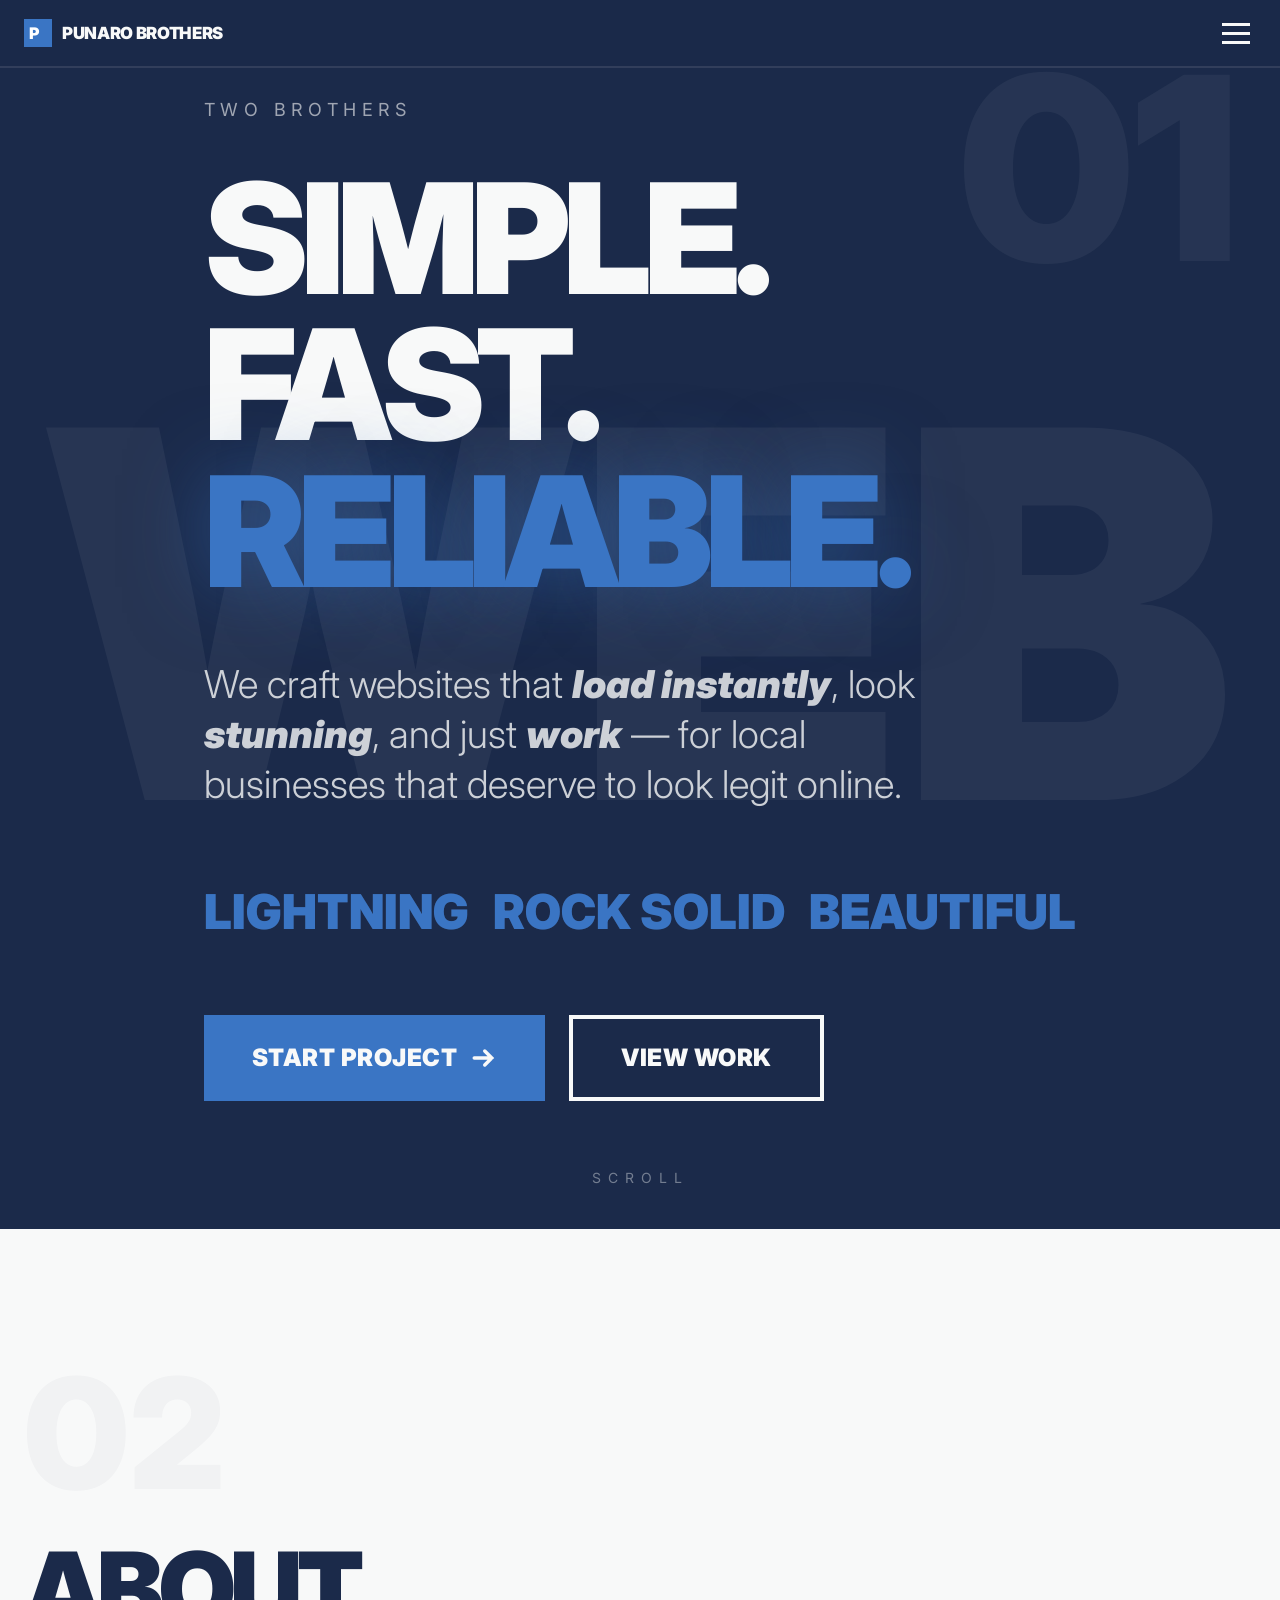
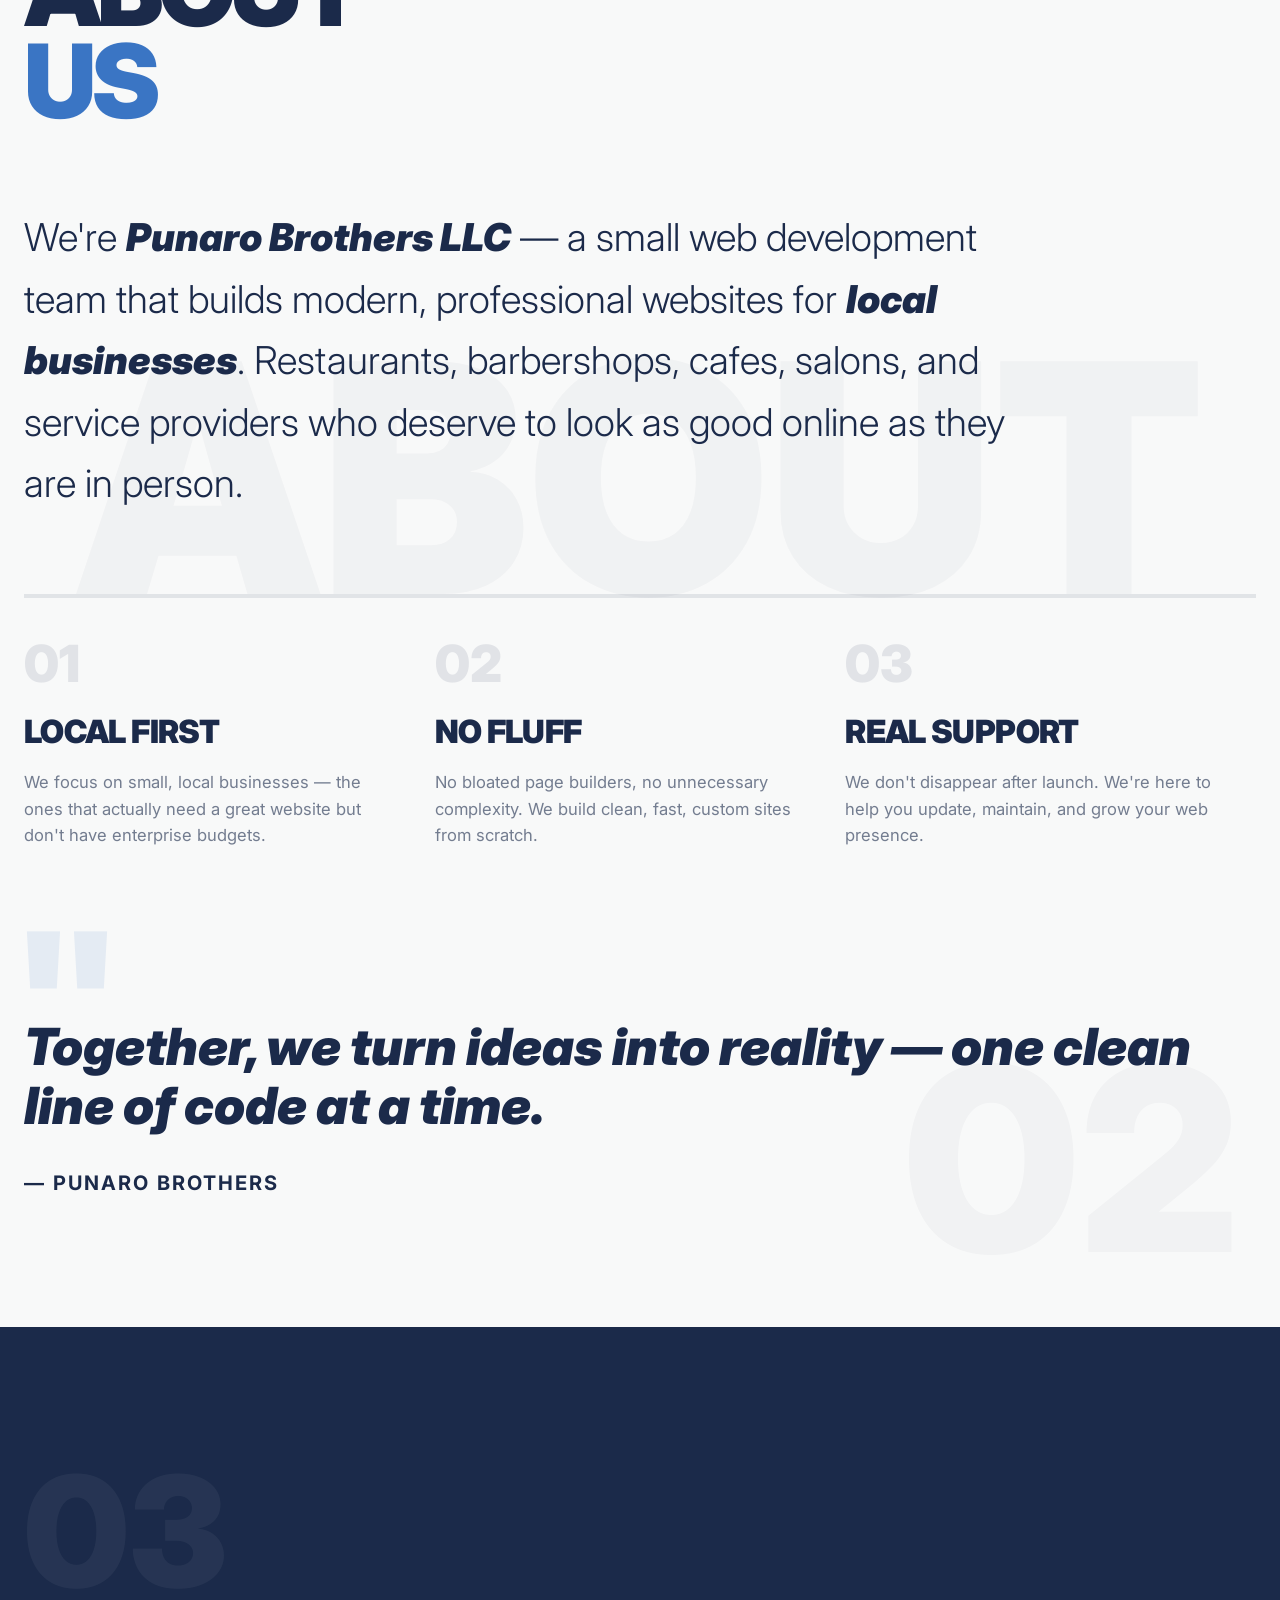
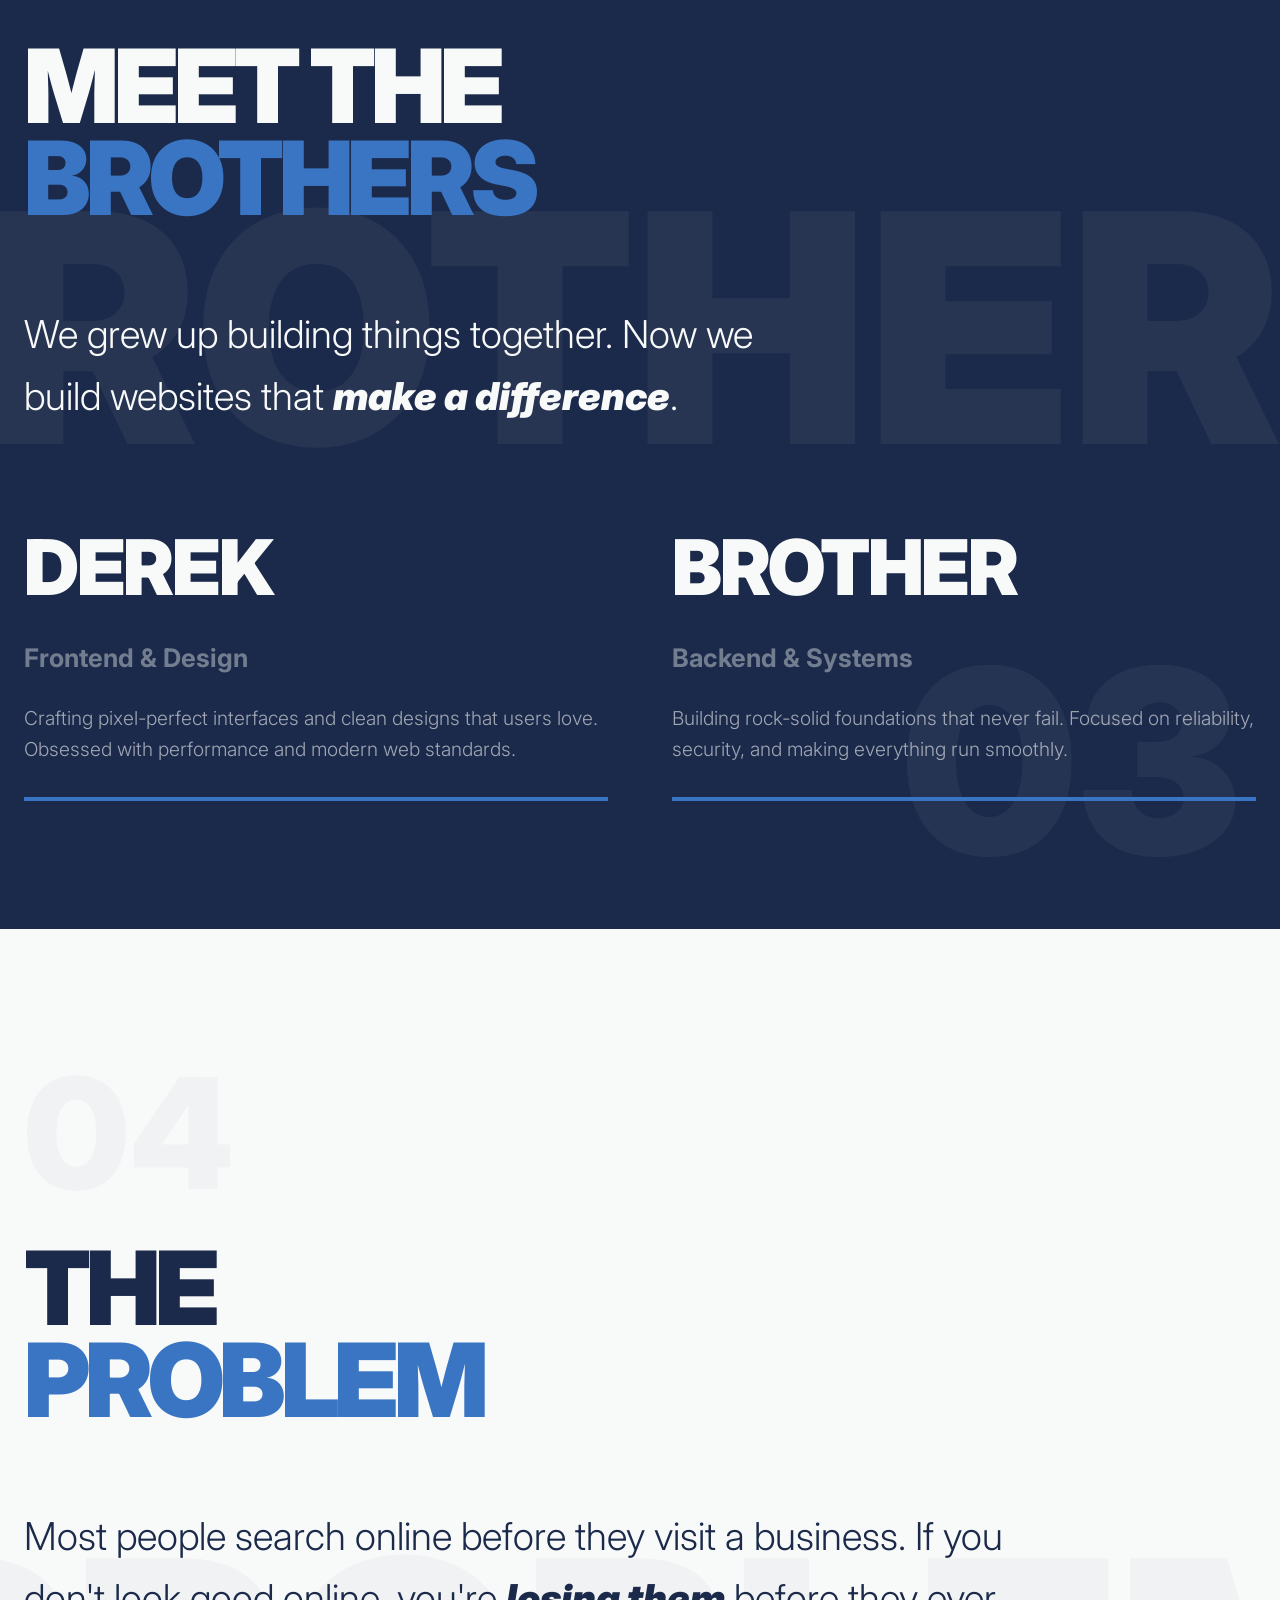
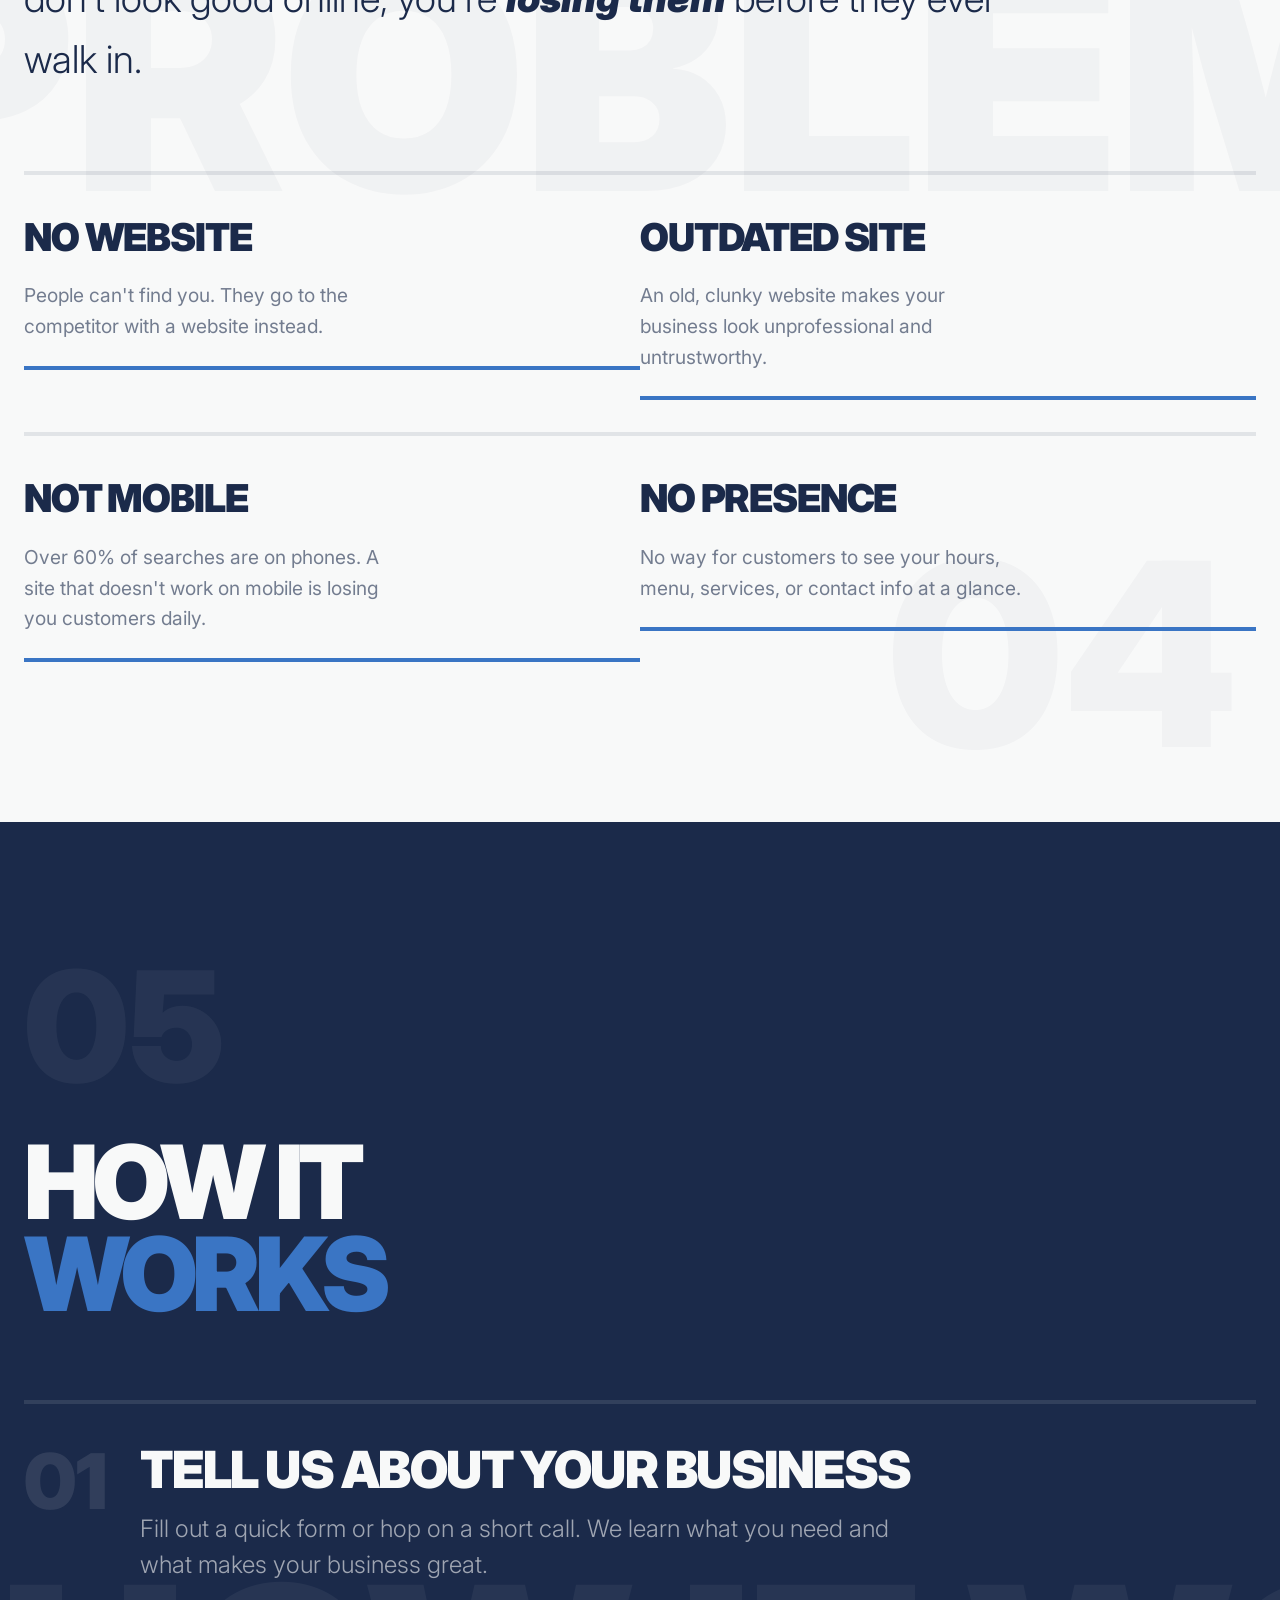
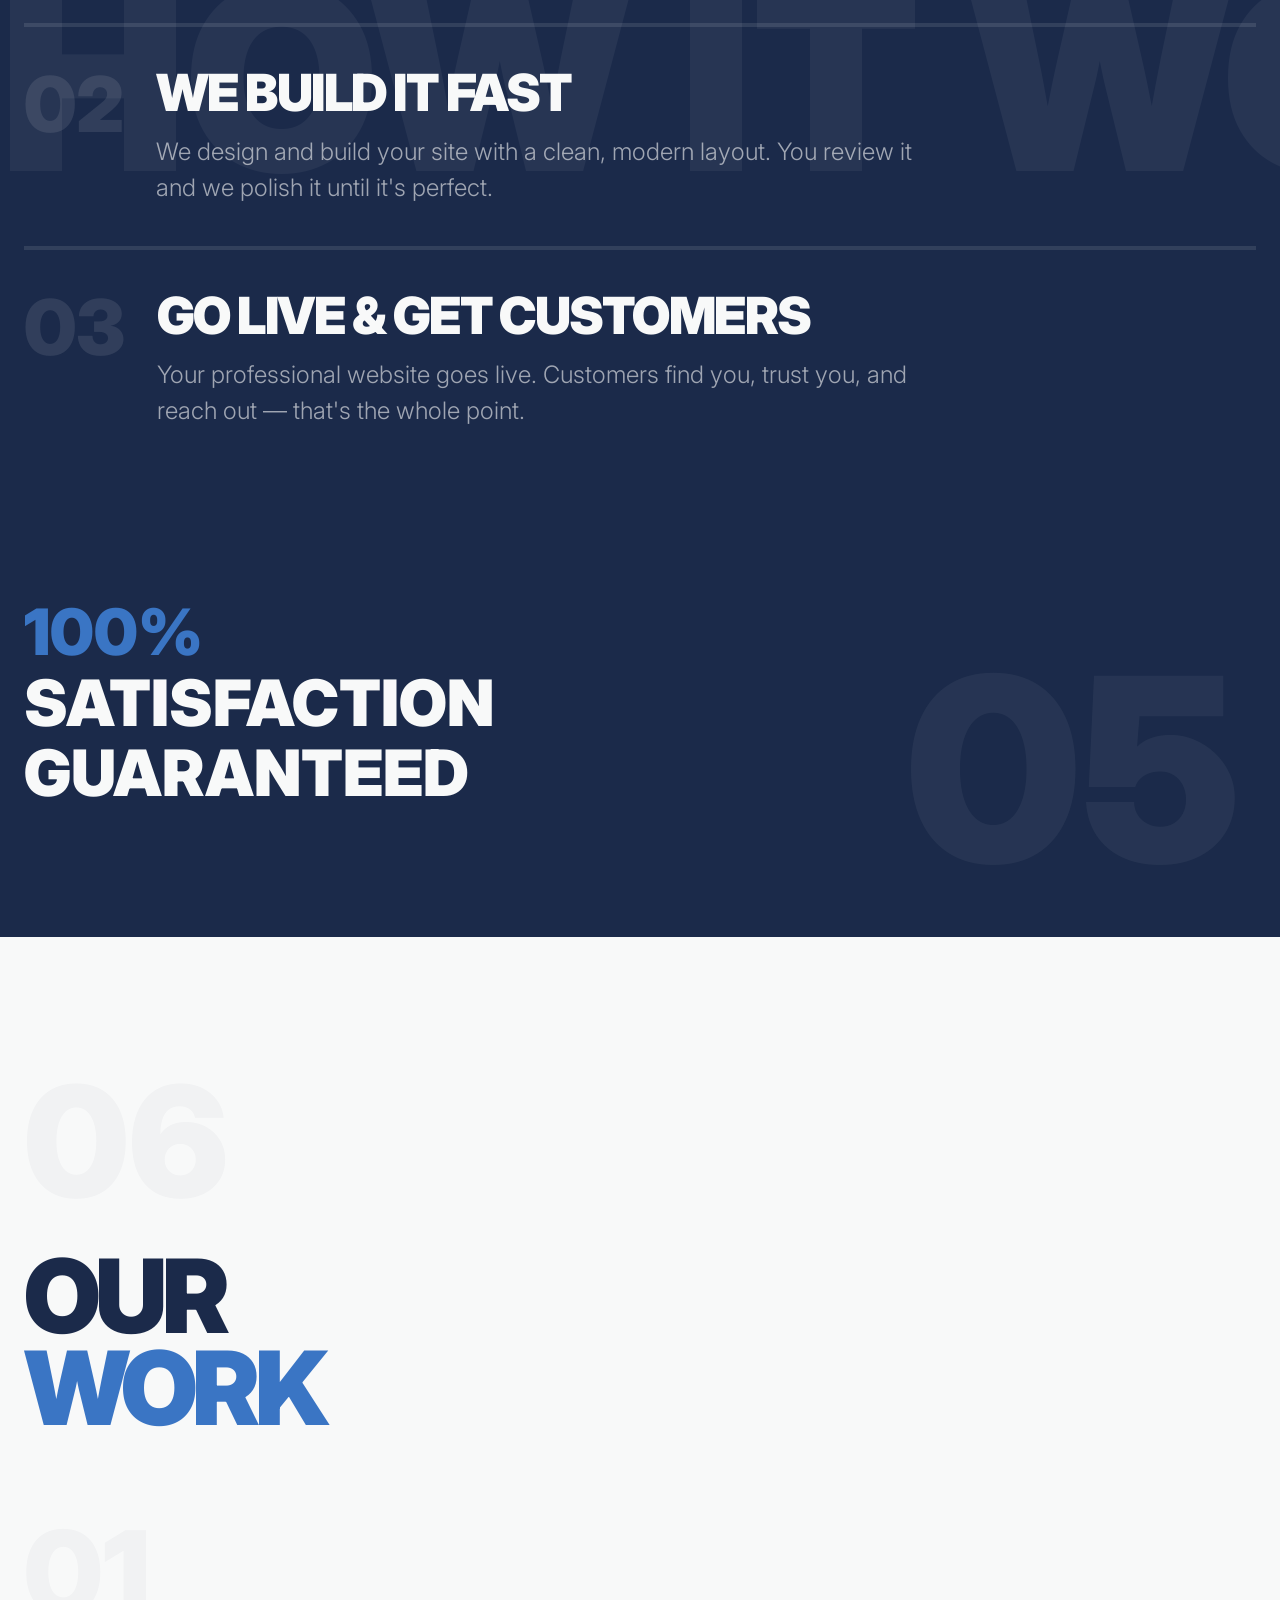
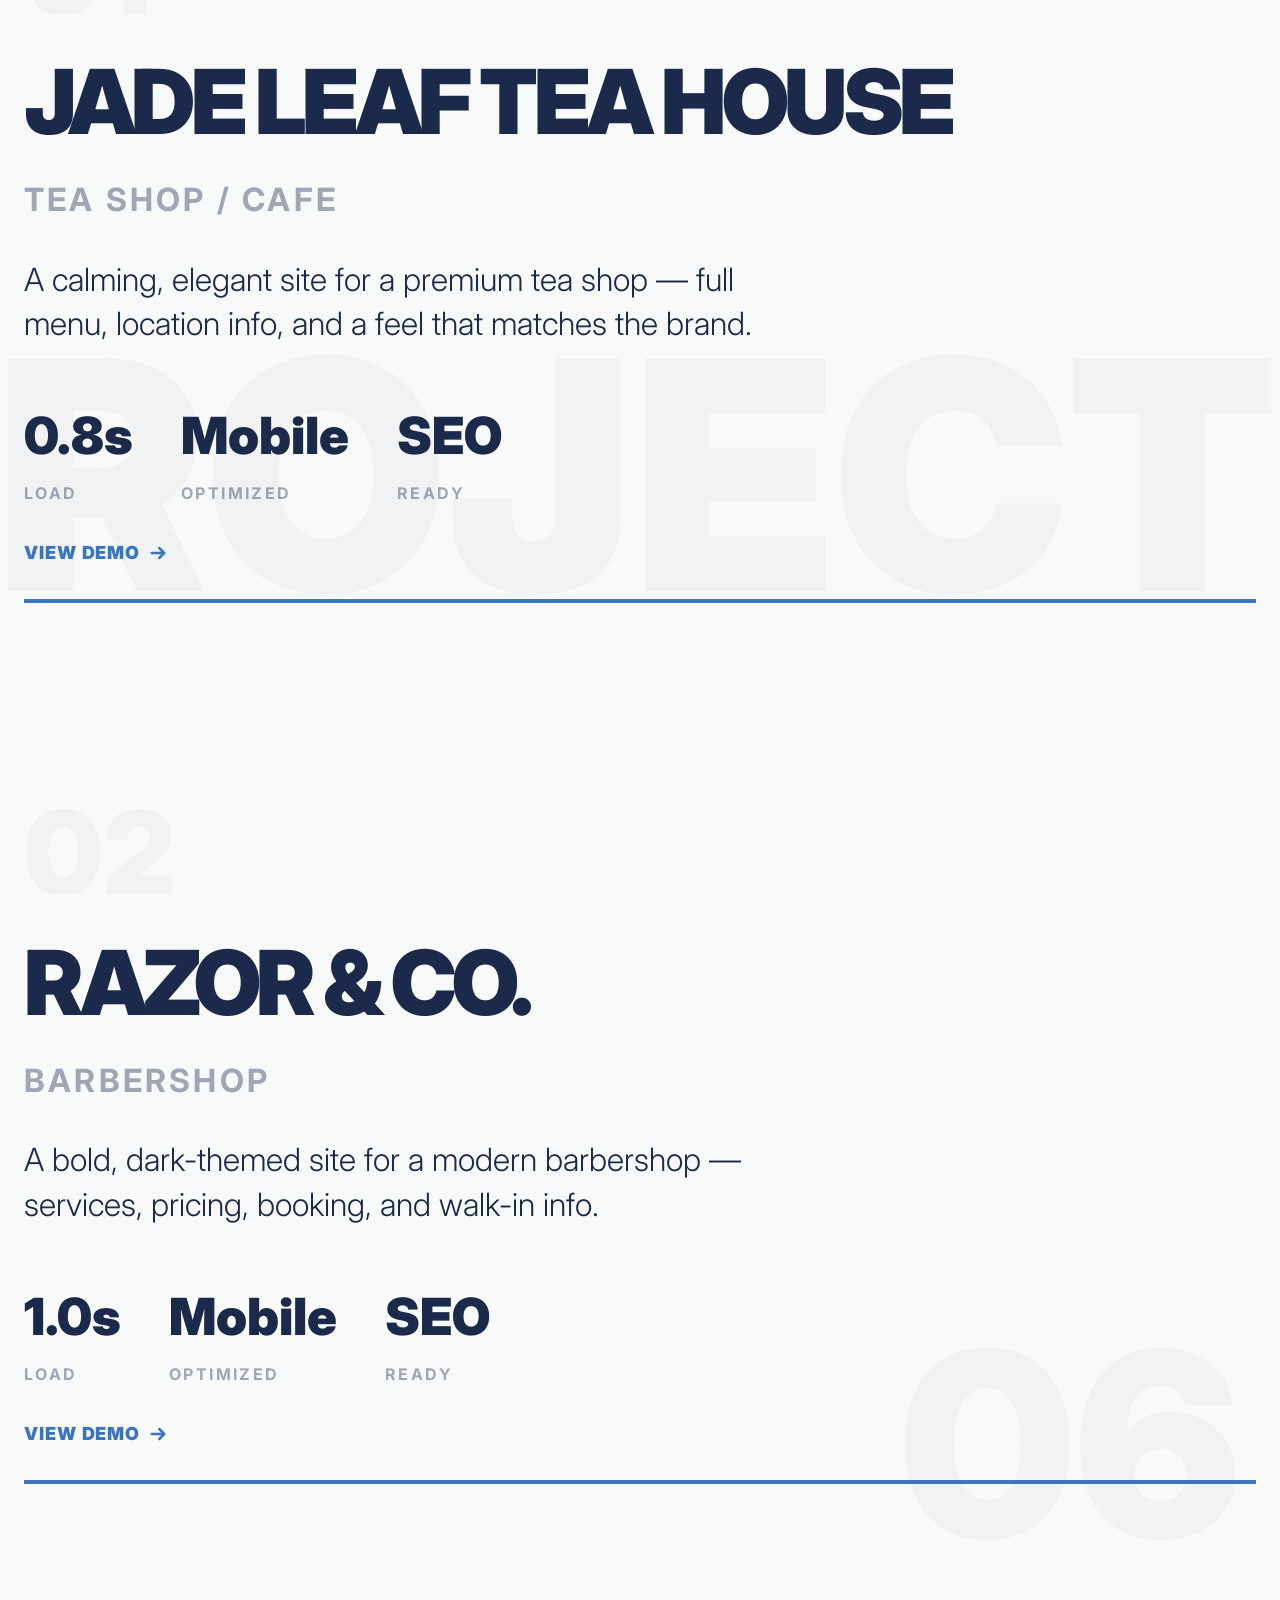
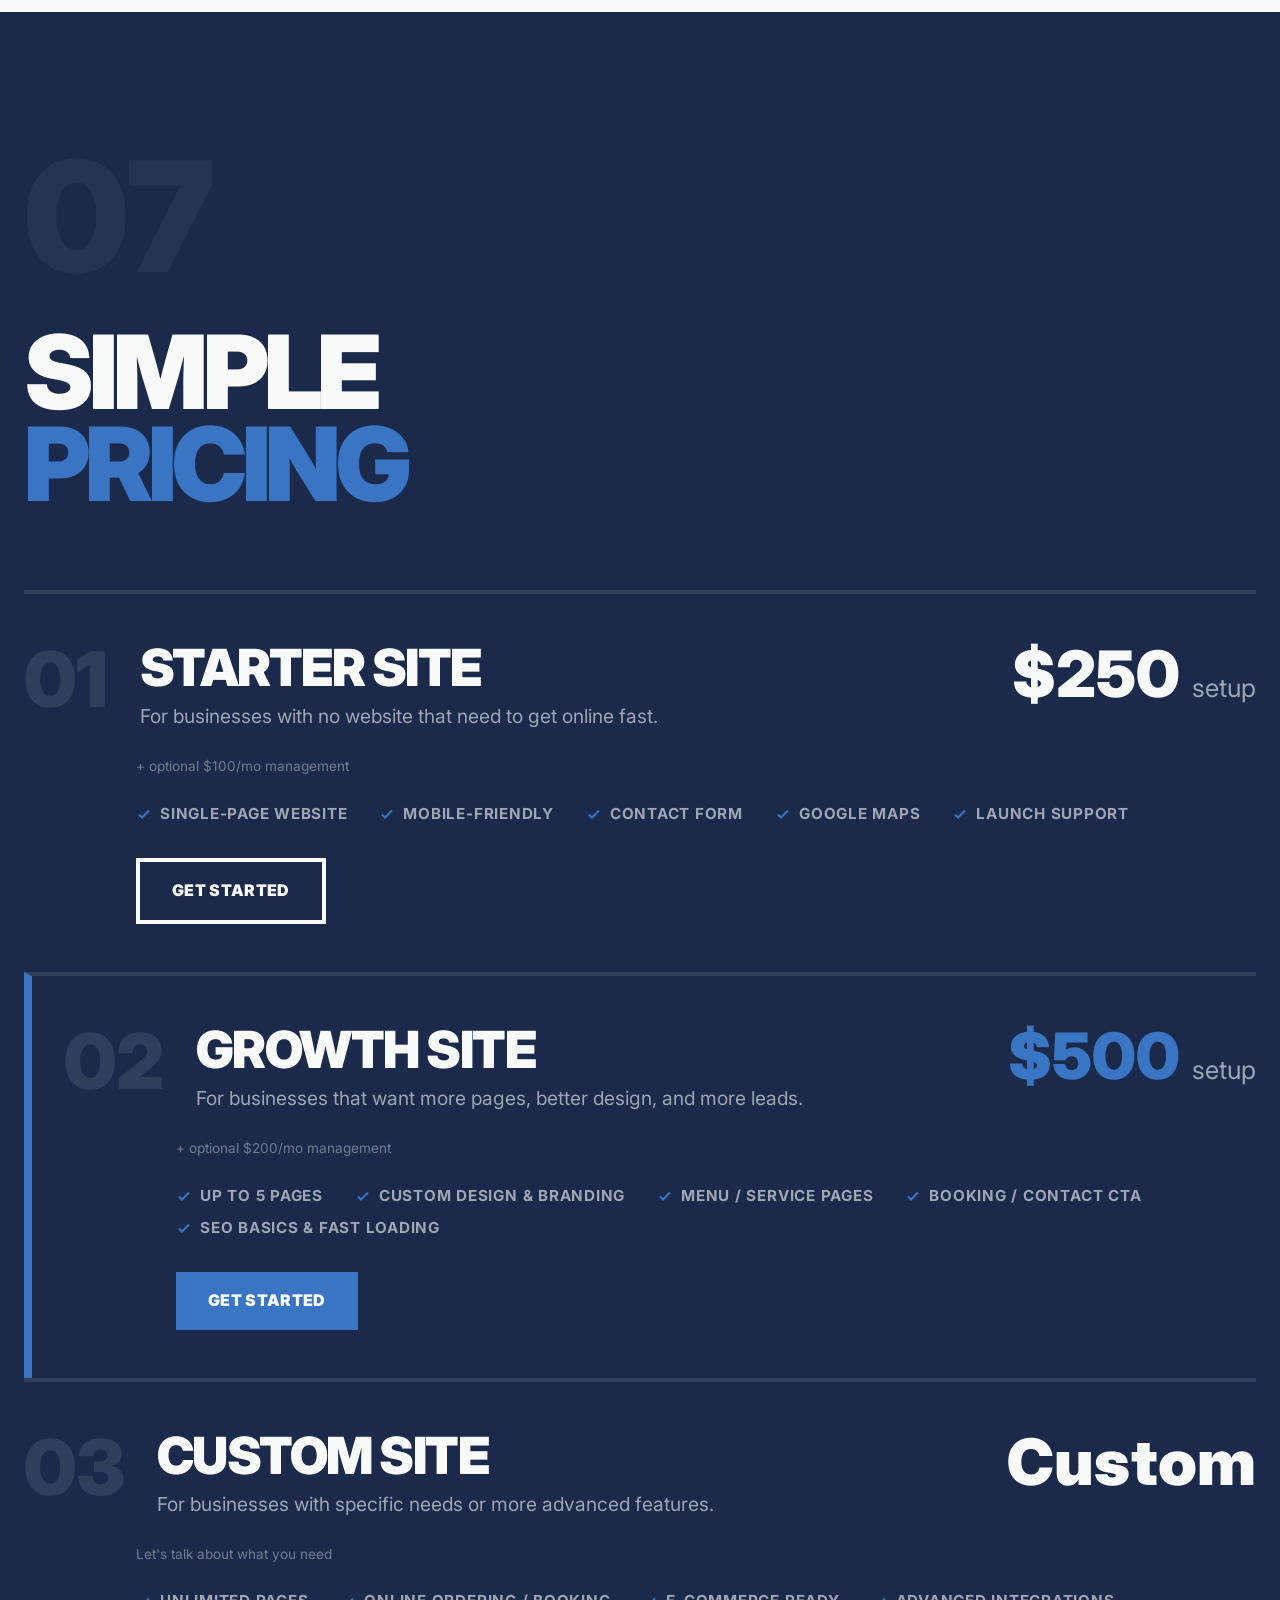
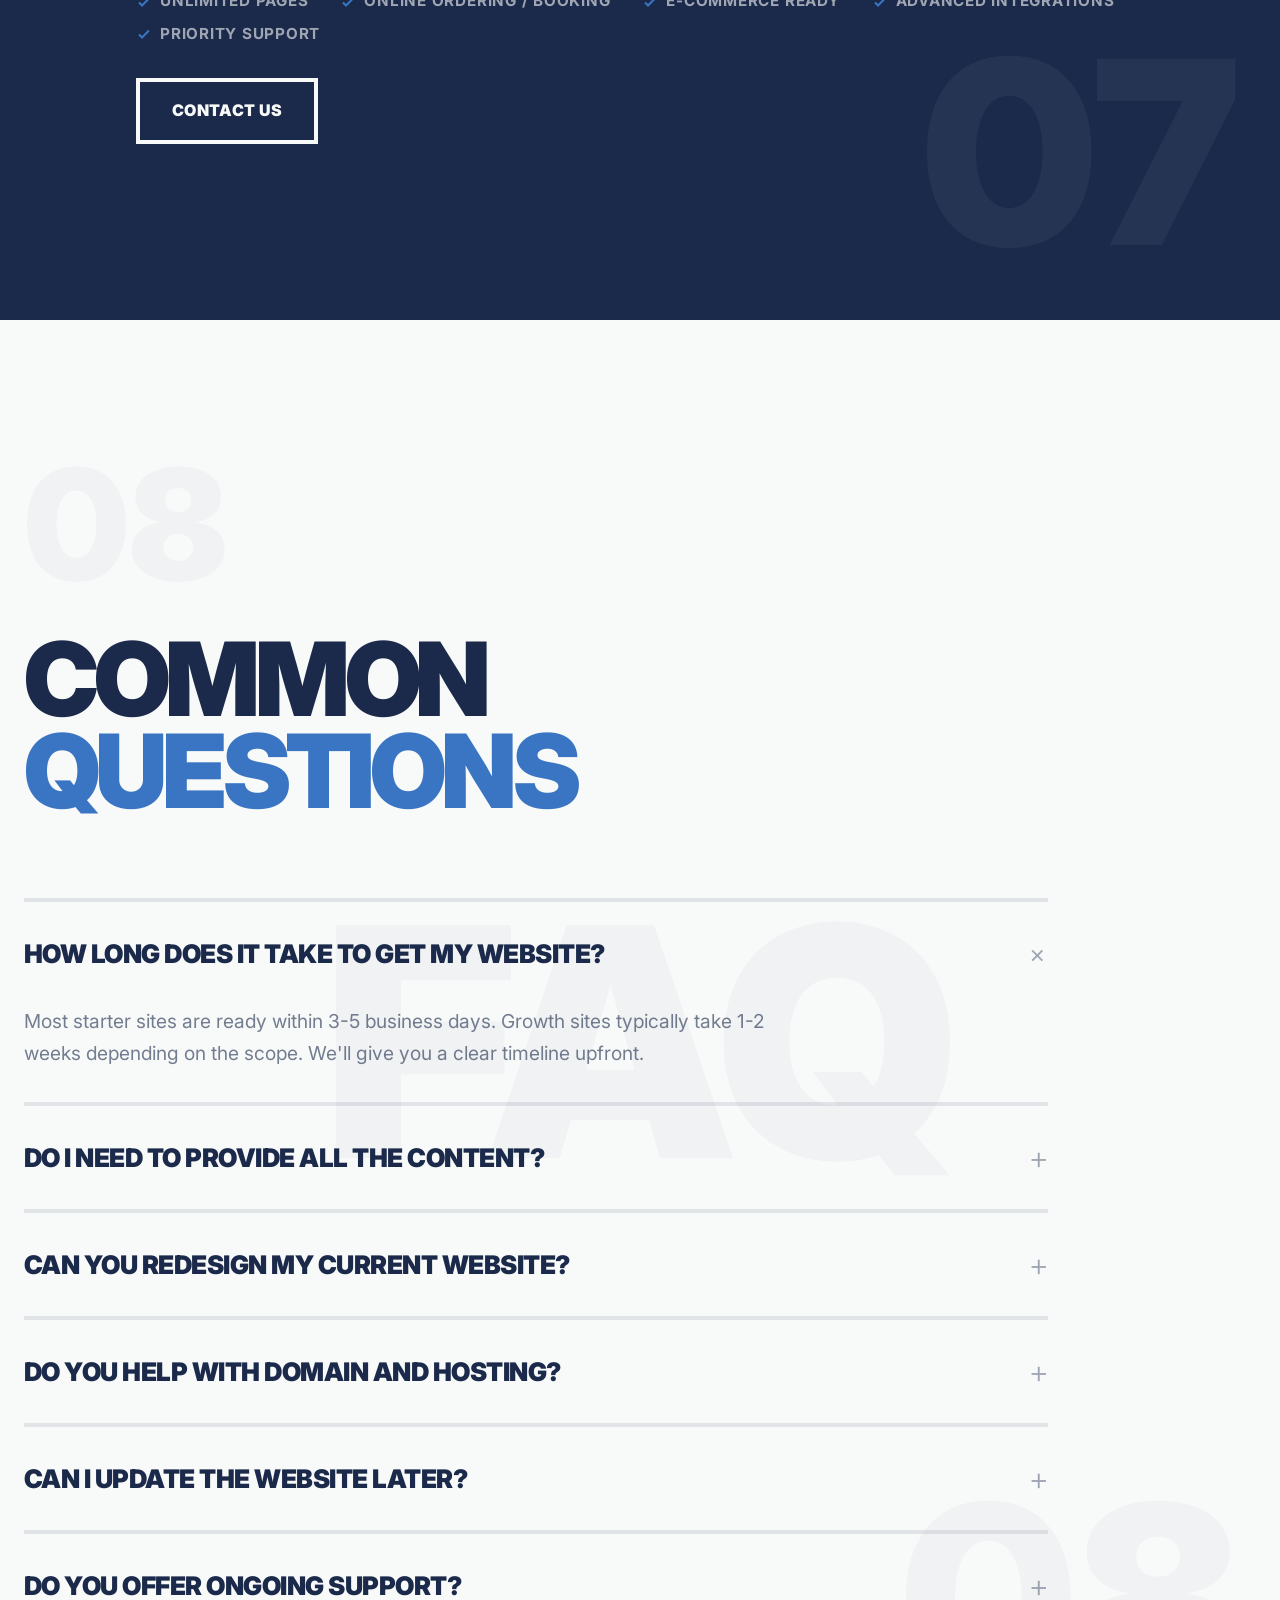
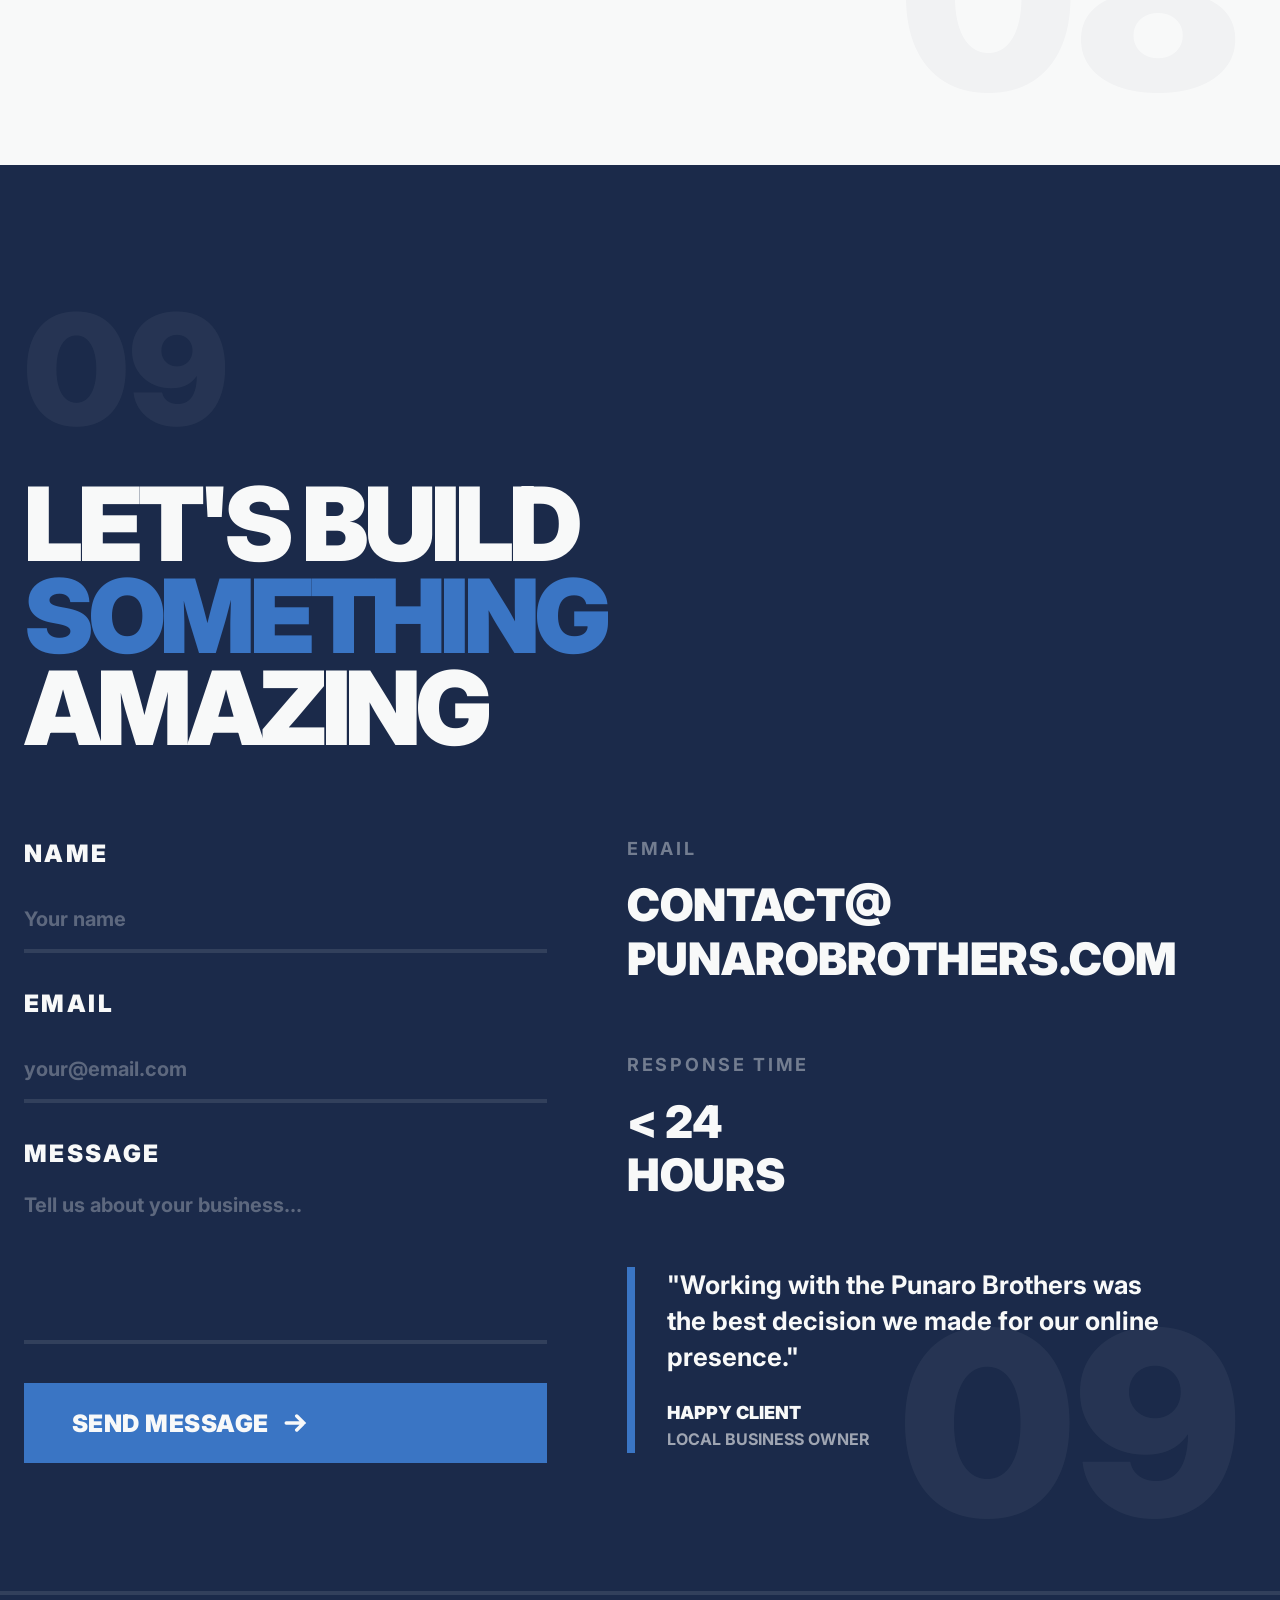
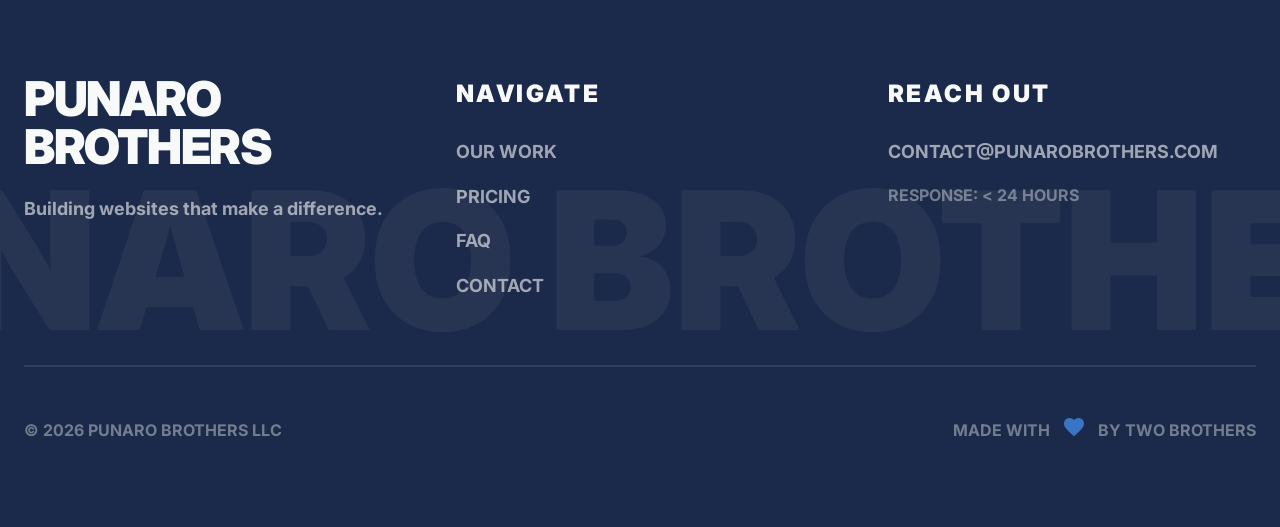
==== index.html @ 990a7671 "added menu and color scheme" ====
<!DOCTYPE html>
<html lang="en">
<head>
  <meta charset="UTF-8">
  <meta name="viewport" content="width=device-width, initial-scale=1.0">
  <title>Punaro Brothers LLC — Websites for Local Businesses</title>
  <meta name="description" content="We build modern, professional websites for local businesses — fast. Restaurants, cafes, barbershops, and more.">
  <link href="https://fonts.googleapis.com/css2?family=Inter:wght@300;400;500;600;700;800;900&display=swap" rel="stylesheet">
  <link rel="stylesheet" href="style.css">
</head>
<body>

<!-- ==================== NAV ==================== -->
<nav>
  <div class="nav-inner">
    <a href="#" class="nav-brand">
      <svg viewBox="0 0 28 28" fill="none" xmlns="http://www.w3.org/2000/svg">
        <rect width="28" height="28" fill="#3A75C4"/>
        <text x="5" y="20" font-family="Inter, sans-serif" font-weight="900" font-size="16" fill="white">P</text>
      </svg>
      Punaro Brothers
    </a>
    <!-- Menu button -->
    <button class="menu-btn" id="menu-btn" aria-label="Open menu">
      <span class="menu-btn__line"></span>
      <span class="menu-btn__line"></span>
      <span class="menu-btn__line"></span>
    </button>
  </div>
</nav>

<!-- Fullscreen menu overlay -->
<div class="menu-overlay" id="menu-overlay">
  <div class="menu-overlay__inner">
    <div class="menu-overlay__links">
      <a href="#about" class="menu-overlay__link" data-number="01">About Us</a>
      <a href="#bio" class="menu-overlay__link" data-number="02">Bio</a>
      <a href="#portfolio" class="menu-overlay__link" data-number="03">Our Work</a>
    </div>
    <div class="menu-overlay__footer">
      <p>contact@punarobrothers.com</p>
    </div>
  </div>
</div>

<!-- ==================== SECTION 01: HERO ==================== -->
<section class="hero">
  <!-- Rotating watermark -->
  <div class="section__watermark"><span>WEB</span></div>
  <!-- Background number -->
  <div class="hero__bg-number">01</div>

  <div class="container">
    <!-- Intro text -->
    <div class="hero__intro">Two Brothers</div>

    <!-- Massive stacked words -->
    <div class="hero__words">
      <div class="hero__word">SIMPLE.</div>
      <div class="hero__word">FAST.</div>
      <div class="hero__word hero__word--accent">RELIABLE.</div>
    </div>

    <!-- Subtitle -->
    <p class="hero__subtitle">
      We craft websites that <strong>load instantly</strong>,
      look <strong>stunning</strong>, and
      just <strong>work</strong> — for local businesses that deserve to look legit online.
    </p>

    <!-- Feature words with reveal -->
    <div class="hero__features">
      <div class="hero__feature" data-reveal-delay="0">
        <div class="hero__feature-ghost">LIGHTNING</div>
        <div class="hero__feature-reveal"><span>LIGHTNING</span></div>
      </div>
      <div class="hero__feature" data-reveal-delay="200">
        <div class="hero__feature-ghost">ROCK SOLID</div>
        <div class="hero__feature-reveal"><span>ROCK SOLID</span></div>
      </div>
      <div class="hero__feature" data-reveal-delay="400">
        <div class="hero__feature-ghost">BEAUTIFUL</div>
        <div class="hero__feature-reveal"><span>BEAUTIFUL</span></div>
      </div>
    </div>

    <!-- CTA buttons -->
    <div class="hero__buttons">
      <a href="#contact" class="btn btn-primary">
        Start Project
        <svg width="28" height="28" viewBox="0 0 16 16" fill="none" stroke="currentColor" stroke-width="2" stroke-linecap="round"><path d="M3 8h10M9 4l4 4-4 4"/></svg>
      </a>
      <a href="#portfolio" class="btn btn-outline">View Work</a>
    </div>
  </div>

  <!-- Scroll indicator -->
  <div class="hero__scroll">SCROLL</div>
</section>

<!-- ==================== ABOUT US ==================== -->
<section class="section section--light" id="about">
  <div class="section__watermark"><span>ABOUT</span></div>
  <div class="section__bg-number">02</div>

  <div class="container">
    <div class="section__number animate-on-scroll">02</div>

    <h2 class="section__heading animate-on-scroll">
      ABOUT<br><span class="accent">US</span>
    </h2>

    <p class="problem__intro animate-on-scroll">
      We're <strong>Punaro Brothers LLC</strong> — a small web development team that builds
      modern, professional websites for <strong>local businesses</strong>. Restaurants, barbershops,
      cafes, salons, and service providers who deserve to look as good online as they are in person.
    </p>

    <div class="about__values">
      <div class="about__value animate-on-scroll delay-100">
        <div class="about__value-number">01</div>
        <h3 class="about__value-title">Local First</h3>
        <p class="about__value-desc">We focus on small, local businesses — the ones that actually need a great website but don't have enterprise budgets.</p>
      </div>
      <div class="about__value animate-on-scroll delay-200">
        <div class="about__value-number">02</div>
        <h3 class="about__value-title">No Fluff</h3>
        <p class="about__value-desc">No bloated page builders, no unnecessary complexity. We build clean, fast, custom sites from scratch.</p>
      </div>
      <div class="about__value animate-on-scroll delay-300">
        <div class="about__value-number">03</div>
        <h3 class="about__value-title">Real Support</h3>
        <p class="about__value-desc">We don't disappear after launch. We're here to help you update, maintain, and grow your web presence.</p>
      </div>
    </div>

    <!-- Quote -->
    <div class="about__quote animate-on-scroll">
      <div class="about__quote-mark">"</div>
      <blockquote class="about__quote-text">
        Together, we turn ideas into reality — one clean line of <span class="accent">code</span> at a time.
      </blockquote>
      <p class="about__quote-attr">— PUNARO BROTHERS</p>
    </div>
  </div>
</section>

<!-- ==================== BIO ==================== -->
<section class="section section--dark" id="bio">
  <div class="section__watermark"><span>BROTHERS</span></div>
  <div class="section__bg-number">03</div>

  <div class="container">
    <div class="section__number animate-on-scroll">03</div>

    <h2 class="section__heading animate-on-scroll">
      MEET THE<br><span class="accent">BROTHERS</span>
    </h2>

    <p class="bio__intro animate-on-scroll">
      We grew up building things together. Now we build websites that
      <strong>make a difference</strong>.
    </p>

    <div class="bio__grid">
      <div class="bio__card animate-on-scroll delay-100">
        <h3 class="bio__card-name">DEREK</h3>
        <p class="bio__card-role">Frontend &amp; Design</p>
        <p class="bio__card-desc">Crafting pixel-perfect interfaces and clean designs that users love. Obsessed with performance and modern web standards.</p>
        <div class="bio__card-line animate-line"></div>
      </div>
      <div class="bio__card animate-on-scroll delay-200">
        <h3 class="bio__card-name">BROTHER</h3>
        <p class="bio__card-role">Backend &amp; Systems</p>
        <p class="bio__card-desc">Building rock-solid foundations that never fail. Focused on reliability, security, and making everything run smoothly.</p>
        <div class="bio__card-line animate-line"></div>
      </div>
    </div>
  </div>
</section>

<!-- ==================== SECTION: THE PROBLEM ==================== -->
<section class="section section--light" id="problem">
  <div class="section__watermark"><span>PROBLEM</span></div>
  <div class="section__bg-number">04</div>

  <div class="container">
    <div class="section__number animate-on-scroll">04</div>

    <h2 class="section__heading animate-on-scroll">
      THE<br><span class="accent">PROBLEM</span>
    </h2>

    <p class="problem__intro animate-on-scroll">
      Most people search online before they visit a business. If you don't look good online,
      you're <strong>losing them</strong> before they ever walk in.
    </p>

    <div class="problem__grid">
      <div class="problem__item animate-on-scroll delay-100">
        <div class="problem__item-title">No Website</div>
        <p class="problem__item-desc">People can't find you. They go to the competitor with a website instead.</p>
        <div class="problem__item-line animate-line"></div>
      </div>
      <div class="problem__item animate-on-scroll delay-200">
        <div class="problem__item-title">Outdated Site</div>
        <p class="problem__item-desc">An old, clunky website makes your business look unprofessional and untrustworthy.</p>
        <div class="problem__item-line animate-line"></div>
      </div>
      <div class="problem__item animate-on-scroll delay-300">
        <div class="problem__item-title">Not Mobile</div>
        <p class="problem__item-desc">Over 60% of searches are on phones. A site that doesn't work on mobile is losing you customers daily.</p>
        <div class="problem__item-line animate-line"></div>
      </div>
      <div class="problem__item animate-on-scroll delay-400">
        <div class="problem__item-title">No Presence</div>
        <p class="problem__item-desc">No way for customers to see your hours, menu, services, or contact info at a glance.</p>
        <div class="problem__item-line animate-line"></div>
      </div>
    </div>
  </div>
</section>

<!-- ==================== SECTION 05: HOW IT WORKS ==================== -->
<section class="section section--dark" id="process">
  <div class="process__marquee"><span>HOW IT WORKS &middot; HOW IT WORKS &middot; HOW IT WORKS &middot; HOW IT WORKS &middot;&nbsp;</span></div>
  <div class="section__bg-number">05</div>

  <div class="container">
    <div class="section__number animate-on-scroll">05</div>

    <h2 class="section__heading animate-on-scroll">
      HOW IT<br><span class="accent">WORKS</span>
    </h2>

    <div class="process__steps">
      <div class="process__step animate-on-scroll delay-100">
        <div class="process__step-inner">
          <div class="process__step-number">01</div>
          <div class="process__step-content">
            <h3 class="process__step-title">Tell Us About Your Business</h3>
            <p class="process__step-desc">Fill out a quick form or hop on a short call. We learn what you need and what makes your business great.</p>
          </div>
        </div>
      </div>
      <div class="process__step animate-on-scroll delay-200">
        <div class="process__step-inner">
          <div class="process__step-number">02</div>
          <div class="process__step-content">
            <h3 class="process__step-title">We Build It Fast</h3>
            <p class="process__step-desc">We design and build your site with a clean, modern layout. You review it and we polish it until it's perfect.</p>
          </div>
        </div>
      </div>
      <div class="process__step animate-on-scroll delay-300">
        <div class="process__step-inner">
          <div class="process__step-number">03</div>
          <div class="process__step-content">
            <h3 class="process__step-title">Go Live &amp; Get Customers</h3>
            <p class="process__step-desc">Your professional website goes live. Customers find you, trust you, and reach out — that's the whole point.</p>
          </div>
        </div>
      </div>
    </div>

    <!-- Bottom statement -->
    <div class="animate-on-scroll" style="margin-top: 8rem;">
      <div style="font-size: clamp(2.5rem, 5vw, 4.5rem); font-weight: 900; line-height: 1.1; text-transform: uppercase;">
        <span style="color: var(--accent);">100%</span><br>
        SATISFACTION<br>
        GUARANTEED
      </div>
    </div>
  </div>
</section>

<!-- ==================== SECTION 06: OUR WORK ==================== -->
<section class="section section--light" id="portfolio">
  <div class="section__watermark"><span>PROJECTS</span></div>
  <div class="section__bg-number">06</div>

  <div class="container">
    <div class="section__number animate-on-scroll">06</div>

    <h2 class="section__heading animate-on-scroll">
      OUR<br><span class="accent">WORK</span>
    </h2>

    <div class="portfolio__projects">

      <!-- Jade Leaf Tea House -->
      <div class="portfolio__project animate-on-scroll">
        <div class="portfolio__project-number">01</div>
        <div class="portfolio__project-title">JADE LEAF TEA HOUSE</div>
        <div class="portfolio__project-category">Tea Shop / Cafe</div>
        <p class="portfolio__project-desc">A calming, elegant site for a premium tea shop — full menu, location info, and a feel that matches the brand.</p>
        <div class="portfolio__project-stats">
          <div>
            <div class="portfolio__stat-value">0.8s</div>
            <div class="portfolio__stat-label">LOAD</div>
          </div>
          <div>
            <div class="portfolio__stat-value">Mobile</div>
            <div class="portfolio__stat-label">OPTIMIZED</div>
          </div>
          <div>
            <div class="portfolio__stat-value">SEO</div>
            <div class="portfolio__stat-label">READY</div>
          </div>
        </div>
        <a href="demos/jade-leaf-tea-house/index.html" class="portfolio__project-link" target="_blank">
          View Demo
          <svg viewBox="0 0 16 16" fill="none" stroke="currentColor" stroke-width="2" stroke-linecap="round"><path d="M3 8h10M9 4l4 4-4 4"/></svg>
        </a>
        <div class="portfolio__project-line animate-line"></div>
      </div>

      <!-- Razor & Co. Barbershop -->
      <div class="portfolio__project animate-on-scroll">
        <div class="portfolio__project-number">02</div>
        <div class="portfolio__project-title">RAZOR &amp; CO.</div>
        <div class="portfolio__project-category">Barbershop</div>
        <p class="portfolio__project-desc">A bold, dark-themed site for a modern barbershop — services, pricing, booking, and walk-in info.</p>
        <div class="portfolio__project-stats">
          <div>
            <div class="portfolio__stat-value">1.0s</div>
            <div class="portfolio__stat-label">LOAD</div>
          </div>
          <div>
            <div class="portfolio__stat-value">Mobile</div>
            <div class="portfolio__stat-label">OPTIMIZED</div>
          </div>
          <div>
            <div class="portfolio__stat-value">SEO</div>
            <div class="portfolio__stat-label">READY</div>
          </div>
        </div>
        <a href="demos/barber-demo/index.html" class="portfolio__project-link" target="_blank">
          View Demo
          <svg viewBox="0 0 16 16" fill="none" stroke="currentColor" stroke-width="2" stroke-linecap="round"><path d="M3 8h10M9 4l4 4-4 4"/></svg>
        </a>
        <div class="portfolio__project-line animate-line"></div>
      </div>

    </div>
  </div>
</section>

<!-- ==================== SECTION 07: PRICING ==================== -->
<section class="section section--dark" id="pricing">
  <div class="section__bg-number">07</div>

  <div class="container">
    <div class="section__number animate-on-scroll">07</div>

    <h2 class="section__heading animate-on-scroll">
      SIMPLE<br><span class="accent">PRICING</span>
    </h2>

    <div class="pricing__tiers">

      <!-- Starter -->
      <div class="pricing__tier animate-on-scroll delay-100">
        <div class="pricing__tier-header">
          <div class="pricing__tier-number">01</div>
          <div class="pricing__tier-info">
            <div class="pricing__tier-name">Starter Site</div>
            <div class="pricing__tier-desc">For businesses with no website that need to get online fast.</div>
          </div>
          <div class="pricing__tier-price">$250 <span>setup</span></div>
        </div>
        <div class="pricing__tier-note">+ optional $100/mo management</div>
        <ul class="pricing__tier-features">
          <li><svg viewBox="0 0 16 16" fill="none" stroke="currentColor" stroke-width="2"><path d="M3 8.5l3 3 7-7"/></svg> Single-page website</li>
          <li><svg viewBox="0 0 16 16" fill="none" stroke="currentColor" stroke-width="2"><path d="M3 8.5l3 3 7-7"/></svg> Mobile-friendly</li>
          <li><svg viewBox="0 0 16 16" fill="none" stroke="currentColor" stroke-width="2"><path d="M3 8.5l3 3 7-7"/></svg> Contact form</li>
          <li><svg viewBox="0 0 16 16" fill="none" stroke="currentColor" stroke-width="2"><path d="M3 8.5l3 3 7-7"/></svg> Google Maps</li>
          <li><svg viewBox="0 0 16 16" fill="none" stroke="currentColor" stroke-width="2"><path d="M3 8.5l3 3 7-7"/></svg> Launch support</li>
        </ul>
        <div class="pricing__tier-cta">
          <a href="#contact" class="btn btn-outline btn--sm">Get Started</a>
        </div>
      </div>

      <!-- Growth (featured) -->
      <div class="pricing__tier pricing__tier--featured animate-on-scroll delay-200">
        <div class="pricing__tier-header">
          <div class="pricing__tier-number">02</div>
          <div class="pricing__tier-info">
            <div class="pricing__tier-name">Growth Site</div>
            <div class="pricing__tier-desc">For businesses that want more pages, better design, and more leads.</div>
          </div>
          <div class="pricing__tier-price">$500 <span>setup</span></div>
        </div>
        <div class="pricing__tier-note">+ optional $200/mo management</div>
        <ul class="pricing__tier-features">
          <li><svg viewBox="0 0 16 16" fill="none" stroke="currentColor" stroke-width="2"><path d="M3 8.5l3 3 7-7"/></svg> Up to 5 pages</li>
          <li><svg viewBox="0 0 16 16" fill="none" stroke="currentColor" stroke-width="2"><path d="M3 8.5l3 3 7-7"/></svg> Custom design &amp; branding</li>
          <li><svg viewBox="0 0 16 16" fill="none" stroke="currentColor" stroke-width="2"><path d="M3 8.5l3 3 7-7"/></svg> Menu / service pages</li>
          <li><svg viewBox="0 0 16 16" fill="none" stroke="currentColor" stroke-width="2"><path d="M3 8.5l3 3 7-7"/></svg> Booking / contact CTA</li>
          <li><svg viewBox="0 0 16 16" fill="none" stroke="currentColor" stroke-width="2"><path d="M3 8.5l3 3 7-7"/></svg> SEO basics &amp; fast loading</li>
        </ul>
        <div class="pricing__tier-cta">
          <a href="#contact" class="btn btn-primary btn--sm">Get Started</a>
        </div>
      </div>

      <!-- Custom -->
      <div class="pricing__tier animate-on-scroll delay-300">
        <div class="pricing__tier-header">
          <div class="pricing__tier-number">03</div>
          <div class="pricing__tier-info">
            <div class="pricing__tier-name">Custom Site</div>
            <div class="pricing__tier-desc">For businesses with specific needs or more advanced features.</div>
          </div>
          <div class="pricing__tier-price">Custom</div>
        </div>
        <div class="pricing__tier-note">Let's talk about what you need</div>
        <ul class="pricing__tier-features">
          <li><svg viewBox="0 0 16 16" fill="none" stroke="currentColor" stroke-width="2"><path d="M3 8.5l3 3 7-7"/></svg> Unlimited pages</li>
          <li><svg viewBox="0 0 16 16" fill="none" stroke="currentColor" stroke-width="2"><path d="M3 8.5l3 3 7-7"/></svg> Online ordering / booking</li>
          <li><svg viewBox="0 0 16 16" fill="none" stroke="currentColor" stroke-width="2"><path d="M3 8.5l3 3 7-7"/></svg> E-commerce ready</li>
          <li><svg viewBox="0 0 16 16" fill="none" stroke="currentColor" stroke-width="2"><path d="M3 8.5l3 3 7-7"/></svg> Advanced integrations</li>
          <li><svg viewBox="0 0 16 16" fill="none" stroke="currentColor" stroke-width="2"><path d="M3 8.5l3 3 7-7"/></svg> Priority support</li>
        </ul>
        <div class="pricing__tier-cta">
          <a href="#contact" class="btn btn-outline btn--sm">Contact Us</a>
        </div>
      </div>

    </div>
  </div>
</section>

<!-- ==================== SECTION 08: FAQ ==================== -->
<section class="section section--light" id="faq">
  <div class="section__watermark"><span>FAQ</span></div>
  <div class="section__bg-number">08</div>

  <div class="container">
    <div class="section__number animate-on-scroll">08</div>

    <h2 class="section__heading animate-on-scroll">
      COMMON<br><span class="accent">QUESTIONS</span>
    </h2>

    <div class="faq__list">

      <div class="faq-item active animate-on-scroll delay-100">
        <button class="faq-question">
          How long does it take to get my website?
          <span class="faq-icon">+</span>
        </button>
        <div class="faq-answer">
          <p>Most starter sites are ready within 3-5 business days. Growth sites typically take 1-2 weeks depending on the scope. We'll give you a clear timeline upfront.</p>
        </div>
      </div>

      <div class="faq-item animate-on-scroll delay-200">
        <button class="faq-question">
          Do I need to provide all the content?
          <span class="faq-icon">+</span>
        </button>
        <div class="faq-answer">
          <p>Not necessarily. We'll guide you through what we need. If you have photos, menus, or service info, great — send it over. If not, we can help with placeholder content and get you started.</p>
        </div>
      </div>

      <div class="faq-item animate-on-scroll delay-200">
        <button class="faq-question">
          Can you redesign my current website?
          <span class="faq-icon">+</span>
        </button>
        <div class="faq-answer">
          <p>Absolutely. If you already have a website that's outdated or not working well, we can give it a complete refresh with a modern, clean design.</p>
        </div>
      </div>

      <div class="faq-item animate-on-scroll delay-300">
        <button class="faq-question">
          Do you help with domain and hosting?
          <span class="faq-icon">+</span>
        </button>
        <div class="faq-answer">
          <p>Yes — we handle domain registration, hosting setup, and all the technical details. You don't have to worry about any of that.</p>
        </div>
      </div>

      <div class="faq-item animate-on-scroll delay-300">
        <button class="faq-question">
          Can I update the website later?
          <span class="faq-icon">+</span>
        </button>
        <div class="faq-answer">
          <p>Of course. With our monthly management plan, we handle updates for you. Or, if you prefer, we can set your site up so you can make simple changes yourself.</p>
        </div>
      </div>

      <div class="faq-item animate-on-scroll delay-400">
        <button class="faq-question">
          Do you offer ongoing support?
          <span class="faq-icon">+</span>
        </button>
        <div class="faq-answer">
          <p>Yes. Our optional monthly plans include site updates, security, backups, and priority support. You're never stuck figuring things out alone.</p>
        </div>
      </div>

    </div>
  </div>
</section>

<!-- ==================== SECTION 09: CONTACT ==================== -->
<section class="section section--dark" id="contact">
  <!-- Rotating watermark -->
  <div class="section__watermark" style="opacity: 0.05;">
    <span style="animation: rotate-slow 100s linear infinite;">CONTACT</span>
  </div>
  <div class="section__bg-number">09</div>

  <div class="container">
    <div class="section__number animate-on-scroll">09</div>

    <h2 class="section__heading animate-on-scroll">
      LET'S BUILD<br>
      <span class="accent">SOMETHING</span><br>
      AMAZING
    </h2>

    <div class="contact__grid">
      <!-- Form -->
      <div class="animate-on-scroll animate-on-scroll--left">
        <form class="contact__form" id="contact-form">
          <div>
            <label class="contact__label" for="name">Name</label>
            <input class="contact__input" type="text" id="name" placeholder="Your name" required>
          </div>
          <div>
            <label class="contact__label" for="email">Email</label>
            <input class="contact__input" type="email" id="email" placeholder="your@email.com" required>
          </div>
          <div>
            <label class="contact__label" for="message">Message</label>
            <textarea class="contact__textarea" id="message" rows="5" placeholder="Tell us about your business..." required></textarea>
          </div>
          <button type="submit" class="btn btn-primary contact__submit">
            Send Message
            <svg width="24" height="24" viewBox="0 0 16 16" fill="none" stroke="currentColor" stroke-width="2" stroke-linecap="round"><path d="M3 8h10M9 4l4 4-4 4"/></svg>
          </button>
        </form>
      </div>

      <!-- Info -->
      <div class="contact__info animate-on-scroll animate-on-scroll--right">
        <div>
          <div class="contact__info-label">Email</div>
          <div class="contact__info-value">
            <a href="mailto:contact@punarobrothers.com">CONTACT@<br>PUNAROBROTHERS.COM</a>
          </div>
        </div>
        <div>
          <div class="contact__info-label">Response Time</div>
          <div class="contact__info-value">&lt; 24<br>HOURS</div>
        </div>
        <div class="contact__testimonial">
          <p class="contact__testimonial-quote">"Working with the Punaro Brothers was the best decision we made for our online presence."</p>
          <div>
            <p class="contact__testimonial-author">Happy Client</p>
            <p class="contact__testimonial-role">Local Business Owner</p>
          </div>
        </div>
      </div>
    </div>
  </div>
</section>

<!-- ==================== FOOTER ==================== -->
<footer>
  <div class="footer__watermark"><span>PUNARO BROTHERS</span></div>

  <div class="footer__inner">
    <div class="footer__grid">
      <!-- Brand -->
      <div>
        <div class="footer__brand-name">PUNARO<br>BROTHERS</div>
        <p class="footer__brand-tagline">Building websites that make a difference.</p>
      </div>

      <!-- Navigation -->
      <div>
        <h4 class="footer__col-title">Navigate</h4>
        <ul class="footer__links">
          <li><a href="#portfolio">Our Work</a></li>
          <li><a href="#pricing">Pricing</a></li>
          <li><a href="#faq">FAQ</a></li>
          <li><a href="#contact">Contact</a></li>
        </ul>
      </div>

      <!-- Contact -->
      <div>
        <h4 class="footer__col-title">Reach Out</h4>
        <a href="mailto:contact@punarobrothers.com" class="footer__contact-email">contact@punarobrothers.com</a>
        <p class="footer__contact-response">Response: &lt; 24 hours</p>
      </div>
    </div>

    <!-- Bottom bar -->
    <div class="footer__bottom">
      <p class="footer__copy">&copy; 2026 Punaro Brothers LLC</p>
      <div class="footer__made">
        <span>Made with</span>
        <span class="footer__heart">
          <svg viewBox="0 0 24 24" fill="currentColor"><path d="M12 21.35l-1.45-1.32C5.4 15.36 2 12.28 2 8.5 2 5.42 4.42 3 7.5 3c1.74 0 3.41.81 4.5 2.09C13.09 3.81 14.76 3 16.5 3 19.58 3 22 5.42 22 8.5c0 3.78-3.4 6.86-8.55 11.54L12 21.35z"/></svg>
        </span>
        <span>by Two Brothers</span>
      </div>
    </div>
  </div>
</footer>

<script src="script.js"></script>
</body>
</html>
---- style.css ----
/* ========== RESET & BASE ========== */
*, *::before, *::after { margin: 0; padding: 0; box-sizing: border-box; }

:root {
  --black: #1B2A4A;
  --white: #F8F9F9;
  --accent: #3A75C4;
  --accent-hover: #5a93d8;
  --accent-dark: #2d5fa0;
  --accent-glow: rgba(58, 117, 196, 0.5);
  --accent-subtle: rgba(58, 117, 196, 0.15);
  --light-gray: #E0E0E0;
  --text-muted-light: rgba(27, 42, 74, 0.6);
  --text-muted-dark: rgba(248, 249, 249, 0.6);
  --text-faint-light: rgba(27, 42, 74, 0.03);
  --text-faint-dark: rgba(248, 249, 249, 0.05);
  --border-light: rgba(27, 42, 74, 0.1);
  --border-dark: rgba(248, 249, 249, 0.1);
  --max-w: 80rem;
}

html { scroll-behavior: smooth; -webkit-font-smoothing: antialiased; }
body {
  font-family: 'Inter', -apple-system, BlinkMacSystemFont, sans-serif;
  color: var(--white);
  background: var(--black);
  line-height: 1.6;
  overflow-x: hidden;
}
img { max-width: 100%; display: block; }
a { text-decoration: none; color: inherit; }
.container { max-width: var(--max-w); margin: 0 auto; padding: 0 1.5rem; position: relative; z-index: 10; }


/* ========== SECTION PATTERN ========== */
.section {
  position: relative;
  overflow: hidden;
  padding: 8rem 0;
}
.section--dark { background: var(--black); color: var(--white); }
.section--light { background: var(--white); color: var(--black); }

.section__watermark {
  position: absolute;
  inset: 0;
  display: flex;
  align-items: center;
  justify-content: center;
  pointer-events: none;
  user-select: none;
}
.section__watermark span {
  font-size: clamp(8rem, 25vw, 25vw);
  font-weight: 900;
  white-space: nowrap;
  text-transform: uppercase;
}
.section--dark .section__watermark span { color: var(--text-faint-dark); }
.section--light .section__watermark span { color: var(--text-faint-light); }

.section__number {
  font-size: clamp(6rem, 12vw, 12rem);
  font-weight: 900;
  line-height: 1;
  margin-bottom: 2rem;
  text-transform: uppercase;
}
.section--dark .section__number { color: var(--text-faint-dark); }
.section--light .section__number { color: var(--text-faint-light); }

.section__bg-number {
  position: absolute;
  bottom: 2.5rem;
  right: 2.5rem;
  font-size: clamp(8rem, 20vw, 20vw);
  font-weight: 900;
  line-height: 1;
  pointer-events: none;
  user-select: none;
}
.section--dark .section__bg-number { color: var(--text-faint-dark); }
.section--light .section__bg-number { color: var(--text-faint-light); }

.section__heading {
  font-size: clamp(3rem, 8vw, 9rem);
  font-weight: 900;
  line-height: 0.9;
  letter-spacing: -0.05em;
  text-transform: uppercase;
  margin-bottom: 5rem;
}
.section__heading .accent { color: var(--accent); }


/* ========== BUTTONS ========== */
.btn {
  display: inline-flex;
  align-items: center;
  gap: 0.75rem;
  font-family: inherit;
  font-weight: 900;
  font-size: 1.5rem;
  border: none;
  cursor: pointer;
  transition: all 0.3s ease;
  border-radius: 0;
  text-transform: uppercase;
  letter-spacing: 0.02em;
}
.btn-primary {
  padding: 1.25rem 3rem;
  background: var(--accent);
  color: var(--white);
}
.btn-primary:hover {
  background: var(--accent-hover);
  box-shadow: 0 0 60px var(--accent-glow);
}
.btn-primary svg { width: 1.75rem; height: 1.75rem; }
.btn-outline {
  padding: 1.25rem 3rem;
  background: transparent;
  color: var(--white);
  border: 4px solid var(--white);
}
.btn-outline:hover {
  background: var(--white);
  color: var(--black);
}
/* Smaller button variant for pricing/cards */
.btn--sm {
  font-size: 1rem;
  padding: 1rem 2rem;
}


/* ========== NAV ========== */
nav {
  position: fixed;
  top: 0; left: 0; right: 0;
  height: 68px;
  background: rgba(27, 42, 74, 0.9);
  backdrop-filter: blur(10px);
  -webkit-backdrop-filter: blur(10px);
  border-bottom: 2px solid var(--border-dark);
  z-index: 1000;
  display: flex;
  align-items: center;
  transition: background 0.3s;
}
nav.nav--scrolled {
  background: rgba(27, 42, 74, 0.98);
}
.nav-inner {
  max-width: var(--max-w);
  margin: 0 auto;
  padding: 0 1.5rem;
  width: 100%;
  display: flex;
  align-items: center;
  justify-content: space-between;
}
.nav-brand {
  display: flex;
  align-items: center;
  gap: 10px;
  font-weight: 900;
  font-size: 1.05rem;
  color: var(--white);
  letter-spacing: -0.02em;
  text-transform: uppercase;
}
.nav-brand svg { width: 28px; height: 28px; }
/* Menu button (hamburger) */
.menu-btn {
  display: flex;
  flex-direction: column;
  justify-content: center;
  gap: 6px;
  width: 40px;
  height: 40px;
  background: none;
  border: none;
  cursor: pointer;
  padding: 6px;
  z-index: 1100;
  position: relative;
}
.menu-btn__line {
  display: block;
  width: 100%;
  height: 3px;
  background: var(--white);
  border-radius: 0;
  transition: transform 0.3s ease, opacity 0.3s ease;
}
/* Animate to X when open */
.menu-btn.active .menu-btn__line:nth-child(1) {
  transform: translateY(9px) rotate(45deg);
}
.menu-btn.active .menu-btn__line:nth-child(2) {
  opacity: 0;
}
.menu-btn.active .menu-btn__line:nth-child(3) {
  transform: translateY(-9px) rotate(-45deg);
}

/* Fullscreen menu overlay */
.menu-overlay {
  position: fixed;
  inset: 0;
  background: var(--black);
  z-index: 1050;
  display: flex;
  align-items: center;
  justify-content: center;
  opacity: 0;
  pointer-events: none;
  transition: opacity 0.4s ease;
}
.menu-overlay.active {
  opacity: 1;
  pointer-events: all;
}
.menu-overlay__inner {
  text-align: left;
  width: 100%;
  max-width: var(--max-w);
  padding: 0 1.5rem;
}
.menu-overlay__links {
  display: flex;
  flex-direction: column;
  gap: 1rem;
  margin-bottom: 4rem;
}
.menu-overlay__link {
  font-size: clamp(2.5rem, 7vw, 6rem);
  font-weight: 900;
  text-transform: uppercase;
  letter-spacing: -0.03em;
  color: var(--white);
  transition: color 0.3s ease, transform 0.3s ease;
  display: flex;
  align-items: baseline;
  gap: 1.5rem;
  line-height: 1.1;
  opacity: 0;
  transform: translateY(40px);
  transition: opacity 0.5s ease, transform 0.5s ease, color 0.3s ease;
}
.menu-overlay.active .menu-overlay__link {
  opacity: 1;
  transform: translateY(0);
}
.menu-overlay.active .menu-overlay__link:nth-child(1) { transition-delay: 0.1s; }
.menu-overlay.active .menu-overlay__link:nth-child(2) { transition-delay: 0.2s; }
.menu-overlay.active .menu-overlay__link:nth-child(3) { transition-delay: 0.3s; }
.menu-overlay__link:hover {
  color: var(--accent);
  transform: translateX(20px);
}
.menu-overlay__link::before {
  content: attr(data-number);
  font-size: 1.25rem;
  font-weight: 700;
  color: rgba(248, 249, 249, 0.3);
  letter-spacing: 0.1em;
  min-width: 3rem;
}
.menu-overlay__footer {
  opacity: 0;
  transform: translateY(20px);
  transition: opacity 0.5s ease 0.4s, transform 0.5s ease 0.4s;
}
.menu-overlay.active .menu-overlay__footer {
  opacity: 1;
  transform: translateY(0);
}
.menu-overlay__footer p {
  font-size: 1.125rem;
  font-weight: 700;
  color: rgba(248, 249, 249, 0.4);
  text-transform: uppercase;
  letter-spacing: 0.05em;
}


/* ========== HERO (Section 01) ========== */
.hero {
  min-height: 100vh;
  display: flex;
  align-items: center;
  justify-content: center;
  background: var(--black);
  position: relative;
  overflow: hidden;
  padding: 6rem 0 4rem;
}
.hero .section__watermark span {
  font-size: 40vw;
  animation: rotate-slow 60s linear infinite;
  opacity: 0.05;
}
.hero__bg-number {
  position: absolute;
  top: 2.5rem;
  right: 2.5rem;
  font-size: clamp(8rem, 20vw, 20vw);
  font-weight: 900;
  color: var(--text-faint-dark);
  pointer-events: none;
  user-select: none;
  line-height: 1;
}
.hero__intro {
  color: rgba(248, 249, 249, 0.6);
  font-size: 1.125rem;
  letter-spacing: 0.3em;
  text-transform: uppercase;
  margin-bottom: 3rem;
}
.hero__words {
  margin-bottom: 4rem;
}
.hero__word {
  font-size: clamp(3rem, 12vw, 15vw);
  font-weight: 900;
  line-height: 0.85;
  letter-spacing: -0.05em;
  text-transform: uppercase;
  color: var(--white);
  margin-bottom: 1rem;
}
.hero__word--accent {
  color: var(--accent);
  text-shadow: 0 0 80px var(--accent-glow);
}
.hero__subtitle {
  font-size: clamp(1.25rem, 3vw, 2.5rem);
  color: rgba(248, 249, 249, 0.8);
  line-height: 1.3;
  font-weight: 300;
  max-width: 48rem;
  margin-bottom: 4rem;
}
.hero__subtitle strong {
  font-weight: 900;
  font-style: italic;
}
.hero__features {
  display: flex;
  flex-wrap: wrap;
  gap: 1.5rem;
  margin-bottom: 4rem;
}
.hero__feature {
  position: relative;
}
.hero__feature-ghost {
  font-size: clamp(1.5rem, 4vw, 3rem);
  font-weight: 900;
  color: rgba(248, 249, 249, 0.1);
  text-transform: uppercase;
}
.hero__feature-reveal {
  position: absolute;
  inset: 0;
  overflow: hidden;
  width: 0;
  transition: width 0.8s ease;
}
.hero__feature-reveal span {
  font-size: clamp(1.5rem, 4vw, 3rem);
  font-weight: 900;
  color: var(--accent);
  text-transform: uppercase;
  white-space: nowrap;
}
.hero__feature.revealed .hero__feature-reveal {
  width: 100%;
}
.hero__buttons {
  display: flex;
  flex-wrap: wrap;
  gap: 1.5rem;
  margin-bottom: 4rem;
}
.hero__scroll {
  position: absolute;
  bottom: 2.5rem;
  left: 50%;
  transform: translateX(-50%);
  color: rgba(248, 249, 249, 0.4);
  font-size: 0.875rem;
  letter-spacing: 0.5em;
  text-transform: uppercase;
  animation: bounce-y 2s ease-in-out infinite;
}

/* Hero load animations */
.hero__intro,
.hero__subtitle,
.hero__features,
.hero__buttons {
  opacity: 0;
  transform: translateY(30px);
  transition: opacity 0.8s ease, transform 0.8s ease;
}
.hero__word {
  opacity: 0;
  transform: translateX(-100px);
  transition: opacity 0.8s ease, transform 0.8s cubic-bezier(0.25, 0.46, 0.45, 0.94);
}
body.loaded .hero__intro { opacity: 1; transform: translateY(0); transition-delay: 0s; }
body.loaded .hero__word:nth-child(1) { opacity: 1; transform: translateX(0); transition-delay: 0.2s; }
body.loaded .hero__word:nth-child(2) { opacity: 1; transform: translateX(0); transition-delay: 0.4s; }
body.loaded .hero__word:nth-child(3) { opacity: 1; transform: translateX(0); transition-delay: 0.6s; }
body.loaded .hero__subtitle { opacity: 1; transform: translateY(0); transition-delay: 0.8s; }
body.loaded .hero__features { opacity: 1; transform: translateY(0); transition-delay: 1.2s; }
body.loaded .hero__buttons { opacity: 1; transform: translateY(0); transition-delay: 1.8s; }


/* ========== ABOUT US (Section 02) ========== */
.about__values {
  display: grid;
  grid-template-columns: repeat(3, 1fr);
  gap: 0;
  margin-bottom: 6rem;
}
.about__value {
  border-top: 4px solid var(--border-light);
  padding: 2.5rem 2rem 2.5rem 0;
  transition: transform 0.3s ease;
  cursor: default;
}
.about__value:hover {
  transform: translateX(10px);
}
.about__value:hover .about__value-title {
  color: var(--accent);
}
.about__value-number {
  font-size: clamp(2rem, 4vw, 3.5rem);
  font-weight: 900;
  color: rgba(27, 42, 74, 0.1);
  line-height: 1;
  margin-bottom: 1rem;
}
.about__value:hover .about__value-number {
  color: rgba(58, 117, 196, 0.3);
}
.about__value-title {
  font-size: clamp(1.25rem, 2.5vw, 2rem);
  font-weight: 900;
  text-transform: uppercase;
  letter-spacing: -0.02em;
  margin-bottom: 0.75rem;
  transition: color 0.3s ease;
}
.about__value-desc {
  font-size: clamp(0.95rem, 1.3vw, 1.125rem);
  color: var(--text-muted-light);
  font-weight: 400;
  line-height: 1.6;
}
.about__quote {
  position: relative;
  padding-top: 2rem;
}
.about__quote-mark {
  position: absolute;
  top: -5rem;
  left: -0.5rem;
  font-size: clamp(10rem, 15vw, 20rem);
  font-weight: 900;
  color: rgba(58, 117, 196, 0.1);
  line-height: 1;
  pointer-events: none;
  user-select: none;
}
.about__quote-text {
  font-size: clamp(1.75rem, 4vw, 3.5rem);
  font-weight: 900;
  line-height: 1.15;
  margin-bottom: 2rem;
  font-style: italic;
  position: relative;
  z-index: 1;
}
.about__quote-attr {
  font-size: 1.25rem;
  font-weight: 700;
  letter-spacing: 0.1em;
  text-transform: uppercase;
}

/* ========== BIO (Section 03) ========== */
.bio__intro {
  font-size: clamp(1.5rem, 3vw, 3rem);
  font-weight: 300;
  margin-bottom: 5rem;
  max-width: 48rem;
}
.bio__intro strong {
  font-weight: 900;
  font-style: italic;
}
.bio__grid {
  display: grid;
  grid-template-columns: 1fr 1fr;
  gap: 4rem;
}
.bio__card {
  transition: transform 0.3s ease;
  cursor: default;
}
.bio__card:hover {
  transform: translateX(20px);
}
.bio__card:hover .bio__card-name {
  color: var(--accent);
}
.bio__card-name {
  font-size: clamp(3rem, 6vw, 5rem);
  font-weight: 900;
  letter-spacing: -0.03em;
  margin-bottom: 0.5rem;
  transition: color 0.3s ease;
}
.bio__card-role {
  font-size: clamp(1.25rem, 2vw, 1.75rem);
  font-weight: 700;
  color: rgba(248, 249, 249, 0.4);
  margin-bottom: 1.5rem;
}
.bio__card-desc {
  font-size: clamp(1rem, 1.5vw, 1.25rem);
  color: var(--text-muted-dark);
  font-weight: 300;
  line-height: 1.6;
}
.bio__card-line {
  height: 4px;
  background: var(--accent);
  margin-top: 2rem;
  width: 0;
  transition: width 1.5s ease;
}
.bio__card-line.visible {
  width: 100%;
}

/* ========== THE PROBLEM (Section 04) ========== */
.problem__intro {
  font-size: clamp(1.5rem, 3vw, 3rem);
  font-weight: 300;
  margin-bottom: 5rem;
  max-width: 64rem;
}
.problem__intro strong {
  font-weight: 900;
  font-style: italic;
}
.problem__grid {
  display: grid;
  grid-template-columns: 1fr 1fr;
  gap: 0;
}
.problem__item {
  border-top: 4px solid var(--border-light);
  padding: 2rem 0;
  transition: transform 0.3s ease;
  cursor: default;
}
.problem__item:hover {
  transform: translateX(20px);
}
.problem__item:hover .problem__item-title {
  color: var(--accent);
}
.problem__item-title {
  font-size: clamp(1.5rem, 3vw, 3.5rem);
  font-weight: 900;
  text-transform: uppercase;
  letter-spacing: -0.03em;
  margin-bottom: 0.75rem;
  transition: color 0.3s ease;
}
.problem__item-desc {
  font-size: clamp(1rem, 1.5vw, 1.25rem);
  color: var(--text-muted-light);
  font-weight: 400;
  line-height: 1.6;
  max-width: 24rem;
}
.problem__item-line {
  height: 4px;
  background: var(--accent);
  margin-top: 1.5rem;
  width: 0;
  transition: width 1.5s ease;
}
.problem__item-line.visible {
  width: 100%;
}


/* ========== HOW IT WORKS (Section 03) ========== */
.process__marquee {
  position: absolute;
  inset: 0;
  display: flex;
  align-items: center;
  pointer-events: none;
  opacity: 0.05;
  overflow: hidden;
}
.process__marquee span {
  font-size: clamp(8rem, 20vw, 20vw);
  font-weight: 900;
  white-space: nowrap;
  text-transform: uppercase;
  animation: marquee 40s linear infinite;
}
.process__steps {
  display: flex;
  flex-direction: column;
  gap: 0;
}
.process__step {
  border-top: 4px solid var(--border-dark);
  padding: 2.5rem 0;
  transition: transform 0.3s ease, border-color 0.3s ease;
  cursor: default;
}
.process__step:hover {
  transform: translateX(30px);
  border-top-color: var(--accent);
}
.process__step:hover .process__step-title {
  color: var(--accent);
}
.process__step-inner {
  display: flex;
  align-items: flex-start;
  gap: 2rem;
}
.process__step-number {
  font-size: clamp(3rem, 6vw, 5rem);
  font-weight: 900;
  color: rgba(248, 249, 249, 0.1);
  line-height: 1;
  flex-shrink: 0;
  min-width: 5rem;
  transition: color 0.3s ease;
}
.process__step:hover .process__step-number {
  color: rgba(58, 117, 196, 0.3);
}
.process__step-content { flex: 1; }
.process__step-title {
  font-size: clamp(2rem, 4vw, 4.5rem);
  font-weight: 900;
  text-transform: uppercase;
  letter-spacing: -0.03em;
  margin-bottom: 1rem;
  line-height: 1;
  transition: color 0.3s ease;
}
.process__step-desc {
  font-size: clamp(1rem, 2vw, 1.5rem);
  color: var(--text-muted-dark);
  font-weight: 300;
  max-width: 48rem;
  line-height: 1.5;
}


/* ========== PORTFOLIO (Section 04) ========== */
.portfolio__projects {
  display: flex;
  flex-direction: column;
  gap: 12rem;
}
.portfolio__project {
  position: relative;
}
.portfolio__project-number {
  font-size: clamp(5rem, 9vw, 9rem);
  font-weight: 900;
  color: var(--text-faint-light);
  line-height: 1;
  margin-bottom: 2rem;
}
.portfolio__project-title {
  font-size: clamp(3rem, 7vw, 9rem);
  font-weight: 900;
  letter-spacing: -0.05em;
  text-transform: uppercase;
  line-height: 0.9;
  margin-bottom: 2rem;
  transition: color 0.3s ease, transform 0.3s ease;
  cursor: pointer;
}
.portfolio__project-title:hover {
  color: var(--accent);
  transform: translateX(20px);
}
.portfolio__project-category {
  font-size: clamp(1.25rem, 2.5vw, 2.5rem);
  font-weight: 700;
  color: rgba(27, 42, 74, 0.4);
  letter-spacing: 0.1em;
  text-transform: uppercase;
  margin-bottom: 2rem;
}
.portfolio__project-desc {
  font-size: clamp(1.25rem, 2.5vw, 2.5rem);
  font-weight: 300;
  margin-bottom: 3rem;
  max-width: 48rem;
  line-height: 1.4;
}
.portfolio__project-stats {
  display: flex;
  flex-wrap: wrap;
  gap: 3rem;
  margin-bottom: 2rem;
}
.portfolio__stat-value {
  font-size: clamp(2.5rem, 4vw, 3.5rem);
  font-weight: 900;
  margin-bottom: 0.25rem;
}
.portfolio__stat-label {
  font-size: 1rem;
  font-weight: 700;
  color: rgba(27, 42, 74, 0.4);
  letter-spacing: 0.15em;
  text-transform: uppercase;
}
.portfolio__project-link {
  display: inline-flex;
  align-items: center;
  gap: 0.5rem;
  font-size: 1.125rem;
  font-weight: 900;
  color: var(--accent);
  text-transform: uppercase;
  letter-spacing: 0.05em;
  margin-bottom: 2rem;
  transition: gap 0.3s;
}
.portfolio__project-link:hover { gap: 1rem; }
.portfolio__project-link svg { width: 1.25rem; height: 1.25rem; }
.portfolio__project-line {
  height: 4px;
  background: var(--accent);
  width: 0;
  transition: width 1.5s ease;
}
.portfolio__project-line.visible {
  width: 100%;
}


/* ========== PRICING (Section 05) ========== */
.pricing__tiers {
  display: flex;
  flex-direction: column;
  gap: 0;
}
.pricing__tier {
  border-top: 4px solid var(--border-dark);
  padding: 3rem 0;
  transition: transform 0.3s ease, border-color 0.3s ease;
  cursor: default;
}
.pricing__tier:hover {
  transform: translateX(20px);
  border-top-color: var(--accent);
}
.pricing__tier:hover .pricing__tier-name {
  color: var(--accent);
}
.pricing__tier--featured {
  border-left: 8px solid var(--accent);
  padding-left: 2rem;
}
.pricing__tier-header {
  display: flex;
  align-items: flex-start;
  gap: 2rem;
  margin-bottom: 1.5rem;
}
.pricing__tier-number {
  font-size: clamp(3rem, 6vw, 5rem);
  font-weight: 900;
  color: rgba(248, 249, 249, 0.1);
  line-height: 1;
  flex-shrink: 0;
  min-width: 5rem;
}
.pricing__tier:hover .pricing__tier-number {
  color: rgba(58, 117, 196, 0.3);
}
.pricing__tier-info { flex: 1; }
.pricing__tier-name {
  font-size: clamp(2rem, 4vw, 4.5rem);
  font-weight: 900;
  text-transform: uppercase;
  letter-spacing: -0.03em;
  line-height: 1;
  margin-bottom: 0.5rem;
  transition: color 0.3s ease;
}
.pricing__tier-desc {
  font-size: clamp(0.9rem, 1.5vw, 1.25rem);
  color: var(--text-muted-dark);
  font-weight: 400;
}
.pricing__tier-price {
  font-size: clamp(2.5rem, 5vw, 4rem);
  font-weight: 900;
  flex-shrink: 0;
  line-height: 1;
}
.pricing__tier-price span {
  font-size: 0.4em;
  font-weight: 400;
  color: var(--text-muted-dark);
}
.pricing__tier--featured .pricing__tier-price {
  color: var(--accent);
}
.pricing__tier-note {
  font-size: 0.85rem;
  color: rgba(248, 249, 249, 0.4);
  margin-bottom: 1.5rem;
  margin-left: 7rem;
}
.pricing__tier-features {
  list-style: none;
  display: flex;
  flex-wrap: wrap;
  gap: 0.5rem 2rem;
  margin-bottom: 2rem;
  margin-left: 7rem;
}
.pricing__tier-features li {
  font-size: 0.95rem;
  font-weight: 700;
  color: var(--text-muted-dark);
  text-transform: uppercase;
  letter-spacing: 0.05em;
  display: flex;
  align-items: center;
  gap: 0.5rem;
}
.pricing__tier-features li svg {
  width: 1rem;
  height: 1rem;
  color: var(--accent);
  flex-shrink: 0;
}
.pricing__tier-cta {
  margin-left: 7rem;
}


/* ========== FAQ (Section 06) ========== */
.faq__list {
  max-width: 64rem;
}
.faq-item {
  border-top: 4px solid var(--border-light);
  transition: border-color 0.3s ease;
}
.faq-item:hover {
  border-top-color: var(--accent);
}
.faq-question {
  width: 100%;
  display: flex;
  justify-content: space-between;
  align-items: center;
  padding: 2rem 0;
  background: none;
  border: none;
  cursor: pointer;
  font-family: inherit;
  font-size: clamp(1.1rem, 2vw, 1.75rem);
  font-weight: 900;
  color: var(--black);
  text-align: left;
  text-transform: uppercase;
  letter-spacing: -0.02em;
  gap: 1rem;
  transition: color 0.3s ease, transform 0.3s ease;
}
.faq-question:hover {
  color: var(--accent);
  transform: translateX(20px);
}
.faq-icon {
  font-size: 2rem;
  font-weight: 300;
  flex-shrink: 0;
  transition: transform 0.3s ease;
  color: rgba(27, 42, 74, 0.4);
}
.faq-item.active .faq-icon {
  transform: rotate(45deg);
}
.faq-answer {
  max-height: 0;
  overflow: hidden;
  transition: max-height 0.4s ease, padding 0.4s ease;
}
.faq-item.active .faq-answer {
  padding-bottom: 2rem;
}
.faq-answer p {
  font-size: clamp(1rem, 1.5vw, 1.25rem);
  color: var(--text-muted-light);
  line-height: 1.7;
  font-weight: 400;
  max-width: 48rem;
}


/* ========== CONTACT (Section 07) ========== */
.contact__grid {
  display: grid;
  grid-template-columns: 1fr 1fr;
  gap: 5rem;
  max-width: 72rem;
}
.contact__form { display: flex; flex-direction: column; gap: 2rem; }
.contact__label {
  display: block;
  font-size: 1.5rem;
  font-weight: 900;
  letter-spacing: 0.1em;
  text-transform: uppercase;
  margin-bottom: 1rem;
}
.contact__input,
.contact__textarea {
  width: 100%;
  height: 4rem;
  border: none;
  border-bottom: 4px solid var(--border-dark);
  background: transparent;
  color: var(--white);
  font-family: inherit;
  font-size: 1.25rem;
  font-weight: 700;
  padding: 0;
  border-radius: 0;
  outline: none;
  transition: border-color 0.3s ease;
}
.contact__input::placeholder,
.contact__textarea::placeholder {
  color: rgba(248, 249, 249, 0.3);
}
.contact__input:focus,
.contact__textarea:focus {
  border-bottom-color: var(--accent);
}
.contact__textarea {
  height: auto;
  min-height: 8rem;
  resize: none;
  line-height: 1.5;
}
.contact__submit {
  width: 100%;
  height: 5rem;
  font-size: 1.5rem;
}
.contact__info { display: flex; flex-direction: column; gap: 4rem; }
.contact__info-label {
  font-size: 1.125rem;
  font-weight: 700;
  color: rgba(248, 249, 249, 0.4);
  letter-spacing: 0.15em;
  text-transform: uppercase;
  margin-bottom: 1rem;
}
.contact__info-value {
  font-size: clamp(2rem, 3.5vw, 3rem);
  font-weight: 900;
  line-height: 1.2;
  transition: color 0.3s ease;
}
.contact__info-value a:hover { color: var(--accent); }
.contact__testimonial {
  border-left: 8px solid var(--accent);
  padding-left: 2rem;
}
.contact__testimonial-quote {
  font-size: clamp(1.25rem, 2vw, 1.75rem);
  font-weight: 700;
  line-height: 1.4;
  margin-bottom: 1.5rem;
}
.contact__testimonial-author {
  font-size: 1.125rem;
  font-weight: 900;
  text-transform: uppercase;
}
.contact__testimonial-role {
  font-size: 1rem;
  font-weight: 700;
  color: var(--text-muted-dark);
  text-transform: uppercase;
}


/* ========== FOOTER ========== */
footer {
  background: var(--black);
  color: var(--white);
  padding: 5rem 1.5rem;
  border-top: 4px solid var(--border-dark);
  position: relative;
  overflow: hidden;
}
.footer__watermark {
  position: absolute;
  inset: 0;
  display: flex;
  align-items: center;
  justify-content: center;
  pointer-events: none;
  user-select: none;
  opacity: 0.05;
}
.footer__watermark span {
  font-size: clamp(4rem, 15vw, 15vw);
  font-weight: 900;
  white-space: nowrap;
  text-transform: uppercase;
}
.footer__inner {
  max-width: var(--max-w);
  margin: 0 auto;
  position: relative;
  z-index: 10;
}
.footer__grid {
  display: grid;
  grid-template-columns: repeat(3, 1fr);
  gap: 4rem;
  margin-bottom: 4rem;
}
.footer__brand-name {
  font-size: clamp(2rem, 4vw, 3rem);
  font-weight: 900;
  letter-spacing: -0.03em;
  text-transform: uppercase;
  line-height: 1;
  margin-bottom: 1.5rem;
}
.footer__brand-tagline {
  font-size: 1.125rem;
  color: var(--text-muted-dark);
  font-weight: 700;
}
.footer__col-title {
  font-size: 1.5rem;
  font-weight: 900;
  letter-spacing: 0.1em;
  text-transform: uppercase;
  margin-bottom: 1.5rem;
}
.footer__links {
  list-style: none;
  display: flex;
  flex-direction: column;
  gap: 1rem;
}
.footer__links a {
  font-size: 1.125rem;
  color: var(--text-muted-dark);
  font-weight: 700;
  text-transform: uppercase;
  transition: color 0.3s;
}
.footer__links a:hover { color: var(--accent); }
.footer__contact-email {
  font-size: 1.125rem;
  color: var(--text-muted-dark);
  font-weight: 700;
  text-transform: uppercase;
  display: block;
  margin-bottom: 1rem;
  transition: color 0.3s;
}
.footer__contact-email:hover { color: var(--accent); }
.footer__contact-response {
  font-size: 1rem;
  color: rgba(248, 249, 249, 0.4);
  font-weight: 700;
  text-transform: uppercase;
}
.footer__bottom {
  padding-top: 3rem;
  border-top: 2px solid var(--border-dark);
  display: flex;
  flex-wrap: wrap;
  justify-content: space-between;
  align-items: center;
  gap: 1.5rem;
}
.footer__copy {
  font-size: 1rem;
  color: rgba(248, 249, 249, 0.4);
  font-weight: 700;
  text-transform: uppercase;
}
.footer__made {
  display: flex;
  align-items: center;
  gap: 0.75rem;
  font-size: 1rem;
  color: rgba(248, 249, 249, 0.4);
  font-weight: 700;
  text-transform: uppercase;
}
.footer__heart {
  display: inline-block;
  color: var(--accent);
  animation: pulse-heart 1s ease-in-out infinite;
}
.footer__heart svg { width: 1.5rem; height: 1.5rem; fill: var(--accent); }


/* ========== SCROLL ANIMATIONS ========== */
.animate-on-scroll {
  opacity: 0;
  transform: translateY(50px);
  transition: opacity 0.8s ease, transform 0.8s ease;
}
.animate-on-scroll.visible {
  opacity: 1;
  transform: translateY(0);
}
.animate-on-scroll--left {
  transform: translateX(-50px);
}
.animate-on-scroll--left.visible {
  transform: translateX(0);
}
.animate-on-scroll--right {
  transform: translateX(50px);
}
.animate-on-scroll--right.visible {
  transform: translateX(0);
}

/* Stagger delays */
.delay-100 { transition-delay: 0.1s; }
.delay-200 { transition-delay: 0.2s; }
.delay-300 { transition-delay: 0.3s; }
.delay-400 { transition-delay: 0.4s; }
.delay-500 { transition-delay: 0.5s; }
.delay-600 { transition-delay: 0.6s; }


/* ========== KEYFRAMES ========== */
@keyframes rotate-slow {
  from { transform: rotate(0deg); }
  to { transform: rotate(360deg); }
}
@keyframes marquee {
  from { transform: translateX(0); }
  to { transform: translateX(-50%); }
}
@keyframes bounce-y {
  0%, 100% { transform: translateX(-50%) translateY(0); }
  50% { transform: translateX(-50%) translateY(15px); }
}
@keyframes pulse-heart {
  0%, 100% { transform: scale(1); }
  50% { transform: scale(1.2); }
}


/* ========== RESPONSIVE ========== */
@media (max-width: 1024px) {
  .contact__grid { grid-template-columns: 1fr; gap: 4rem; }
  .pricing__tier-features { margin-left: 0; }
  .pricing__tier-note { margin-left: 0; }
  .pricing__tier-cta { margin-left: 0; }
  .pricing__tier-header { flex-direction: column; gap: 1rem; }
  .pricing__tier-number { min-width: auto; }
}

@media (max-width: 768px) {
  .section { padding: 5rem 0; }
  .hero { padding: 5rem 0 3rem; }
  .section__heading { margin-bottom: 3rem; }
  .problem__grid { grid-template-columns: 1fr; }
  .footer__grid { grid-template-columns: 1fr; gap: 3rem; }
  .hero__buttons { flex-direction: column; }
  .hero__buttons .btn { width: 100%; justify-content: center; }
  .btn { font-size: 1.125rem; padding: 1rem 2rem; }
  .portfolio__projects { gap: 6rem; }
  .process__step-inner { flex-direction: column; gap: 1rem; }
  .pricing__tier-header { flex-direction: column; gap: 1rem; }
  .hero__scroll { display: none; }
  .about__values { grid-template-columns: 1fr; }
  .bio__grid { grid-template-columns: 1fr; gap: 3rem; }
}

@media (max-width: 480px) {
  .hero__features { flex-direction: column; }
  .contact__info-value { font-size: 1.5rem; }
  .footer__bottom { flex-direction: column; text-align: center; }
}
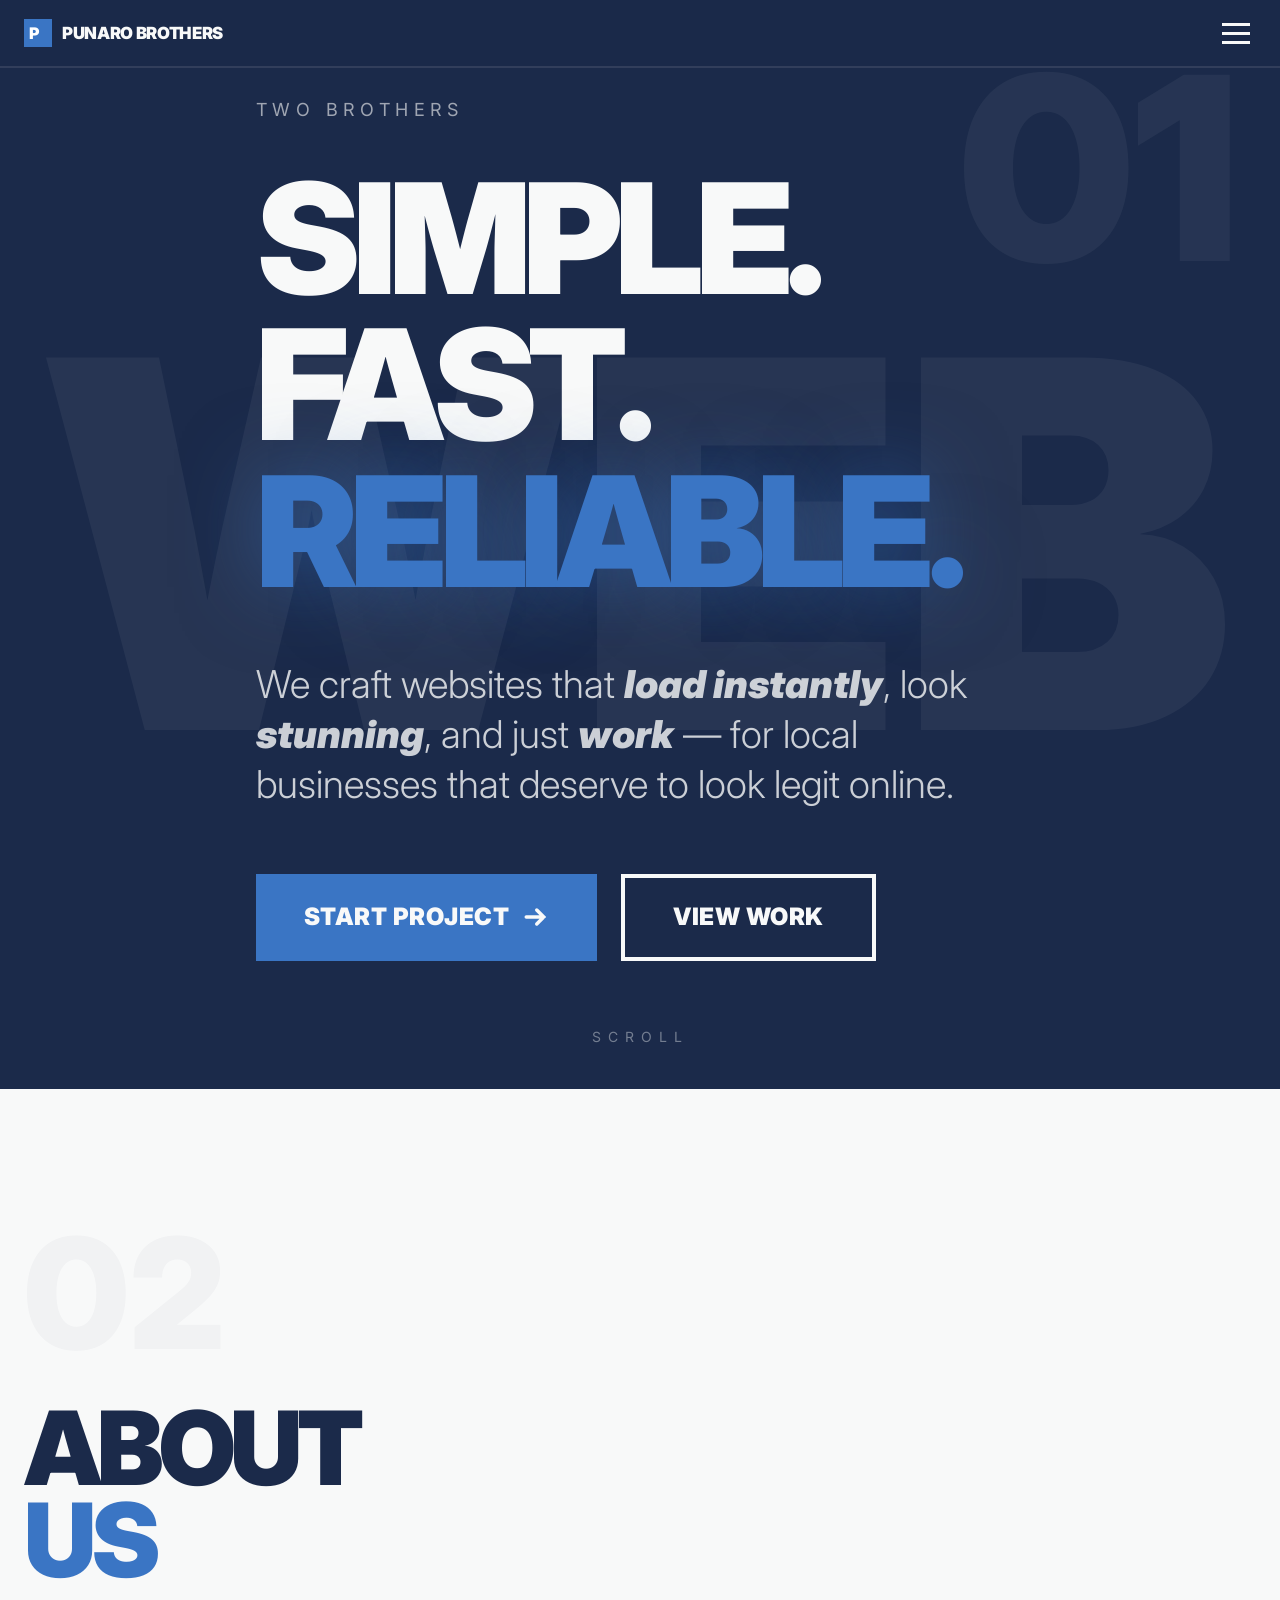
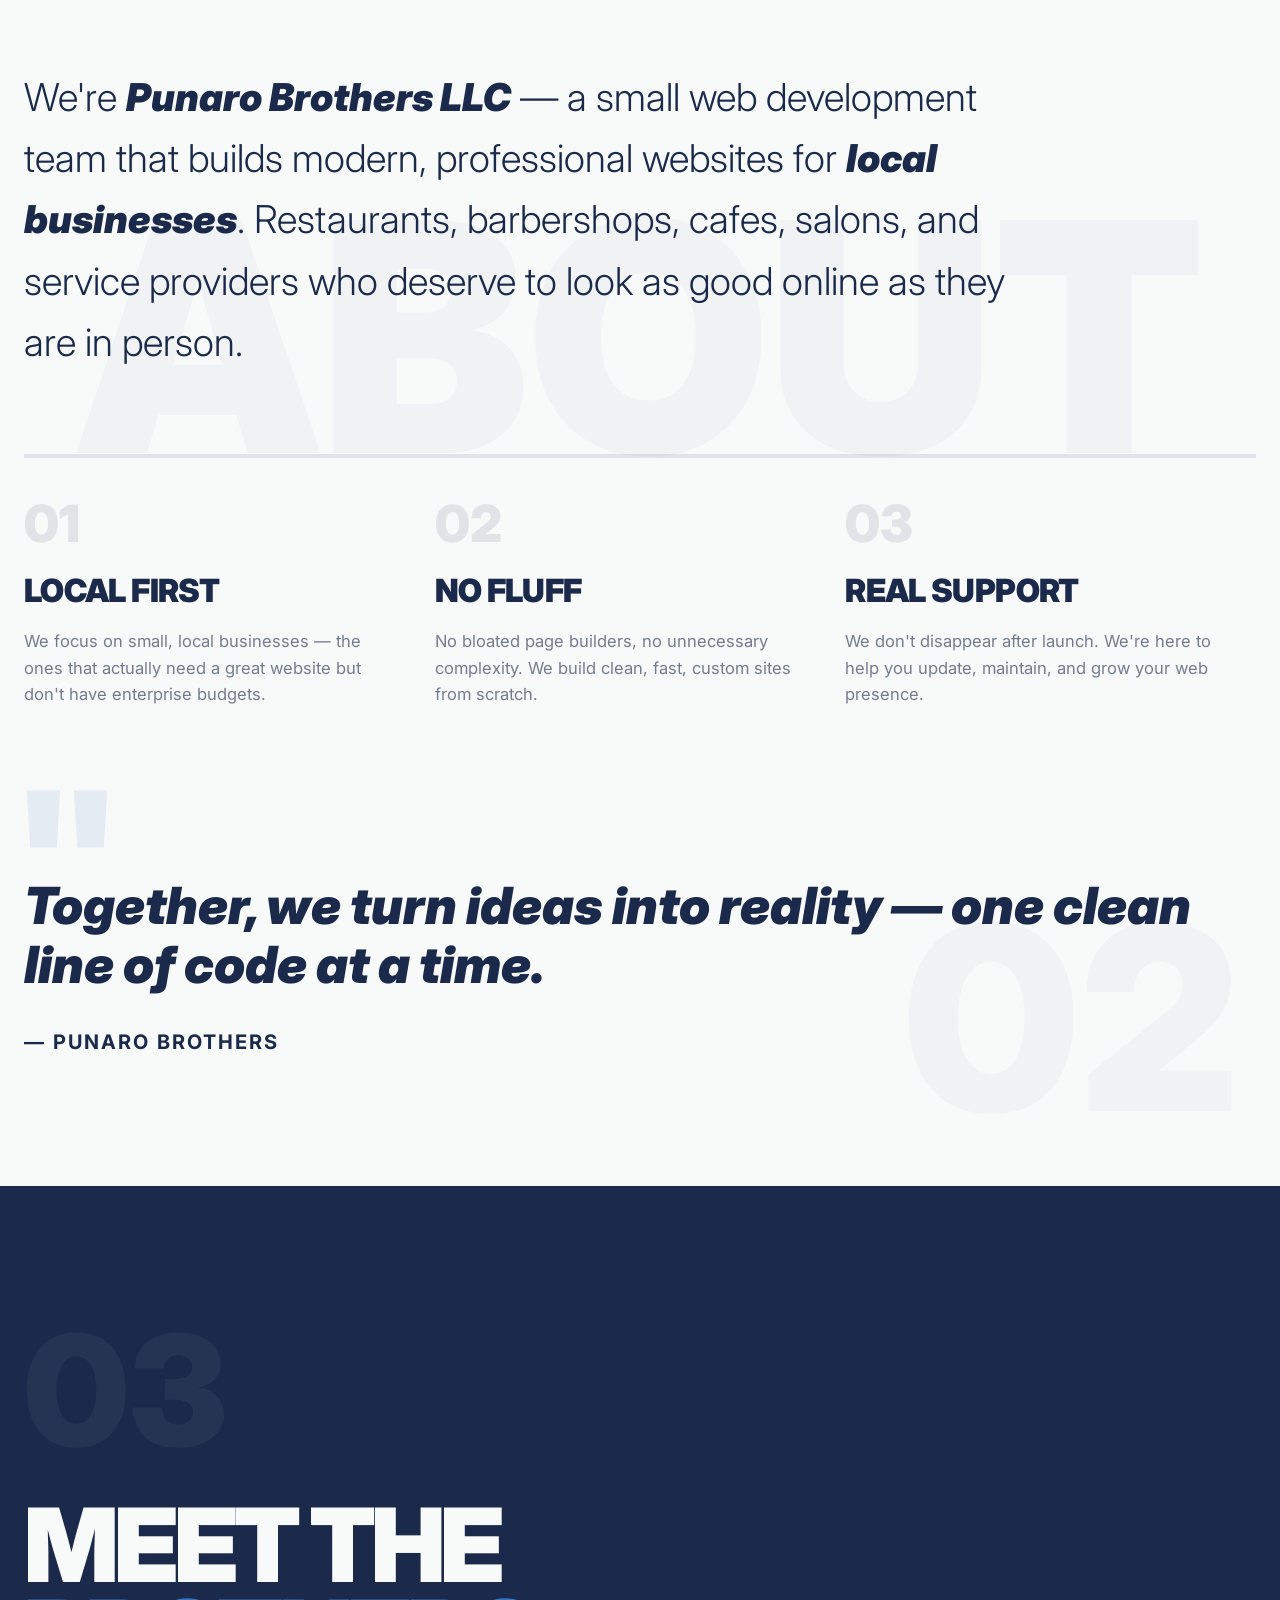
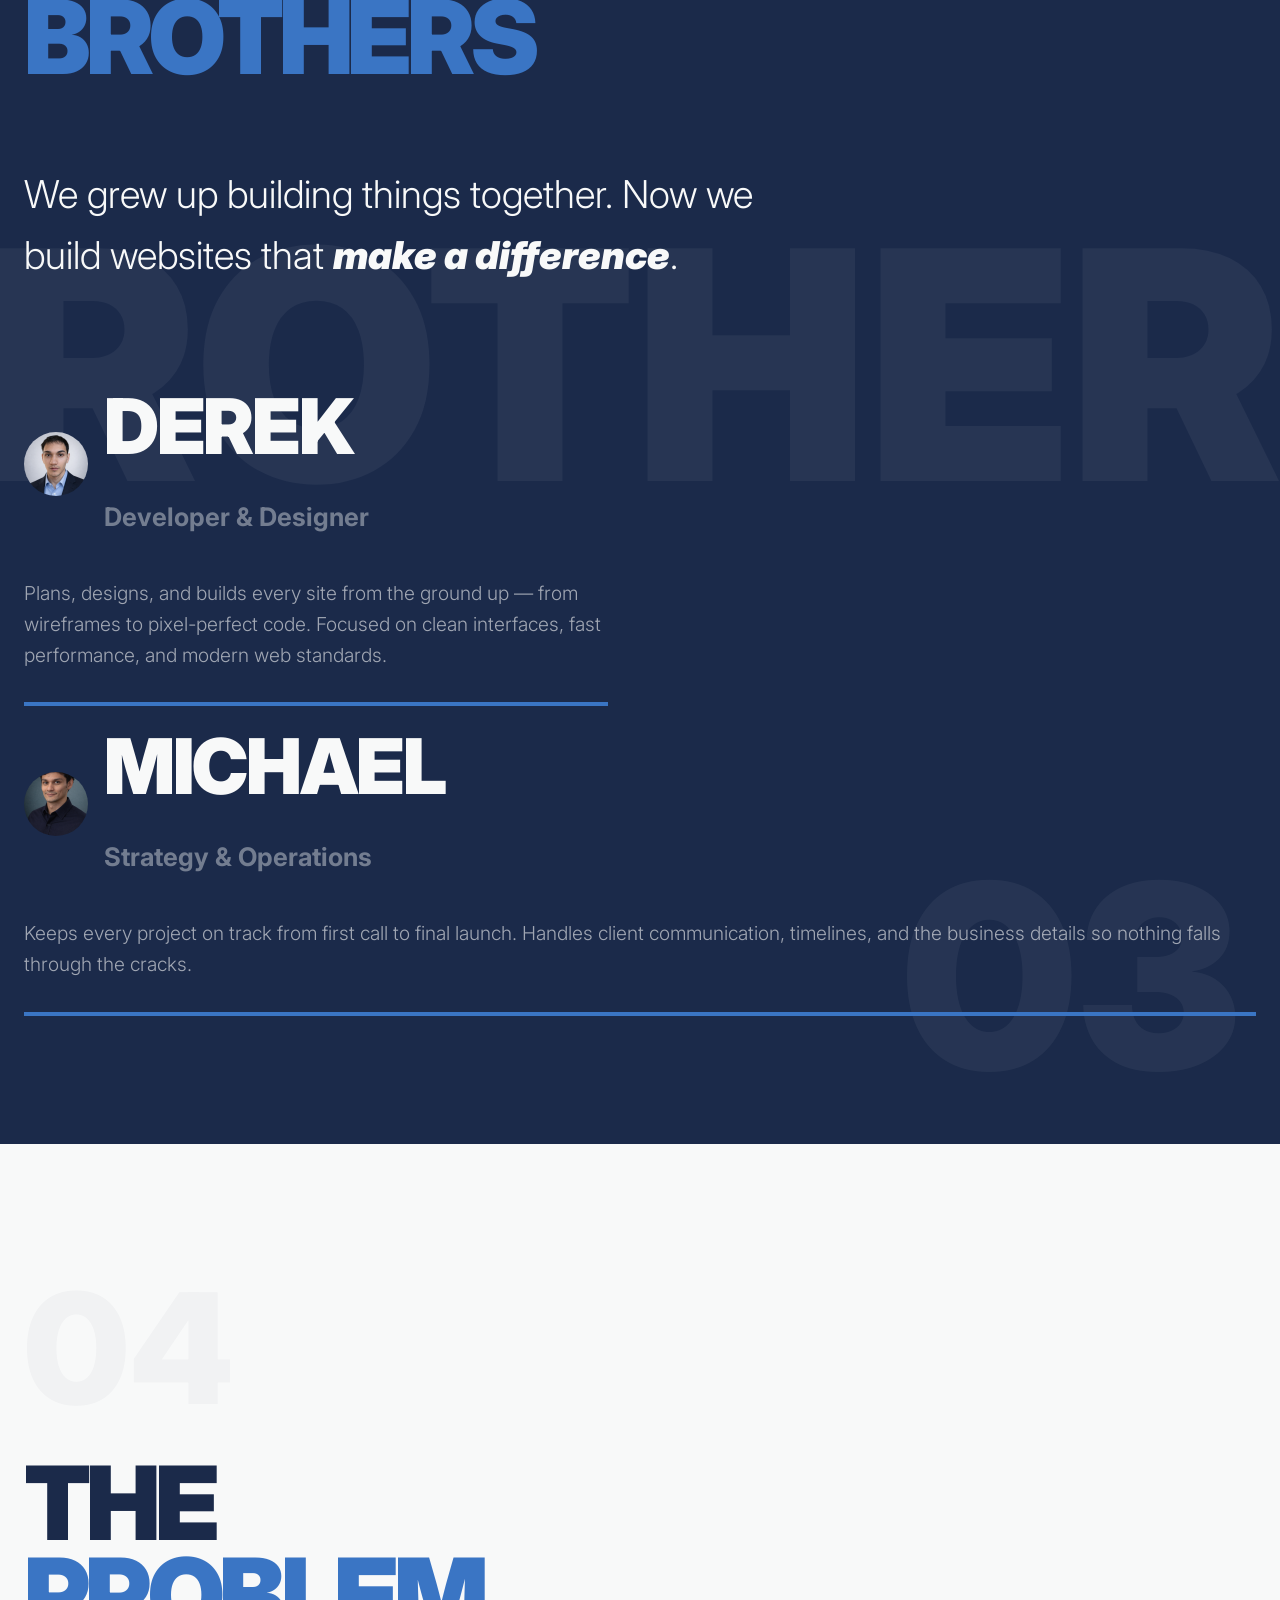
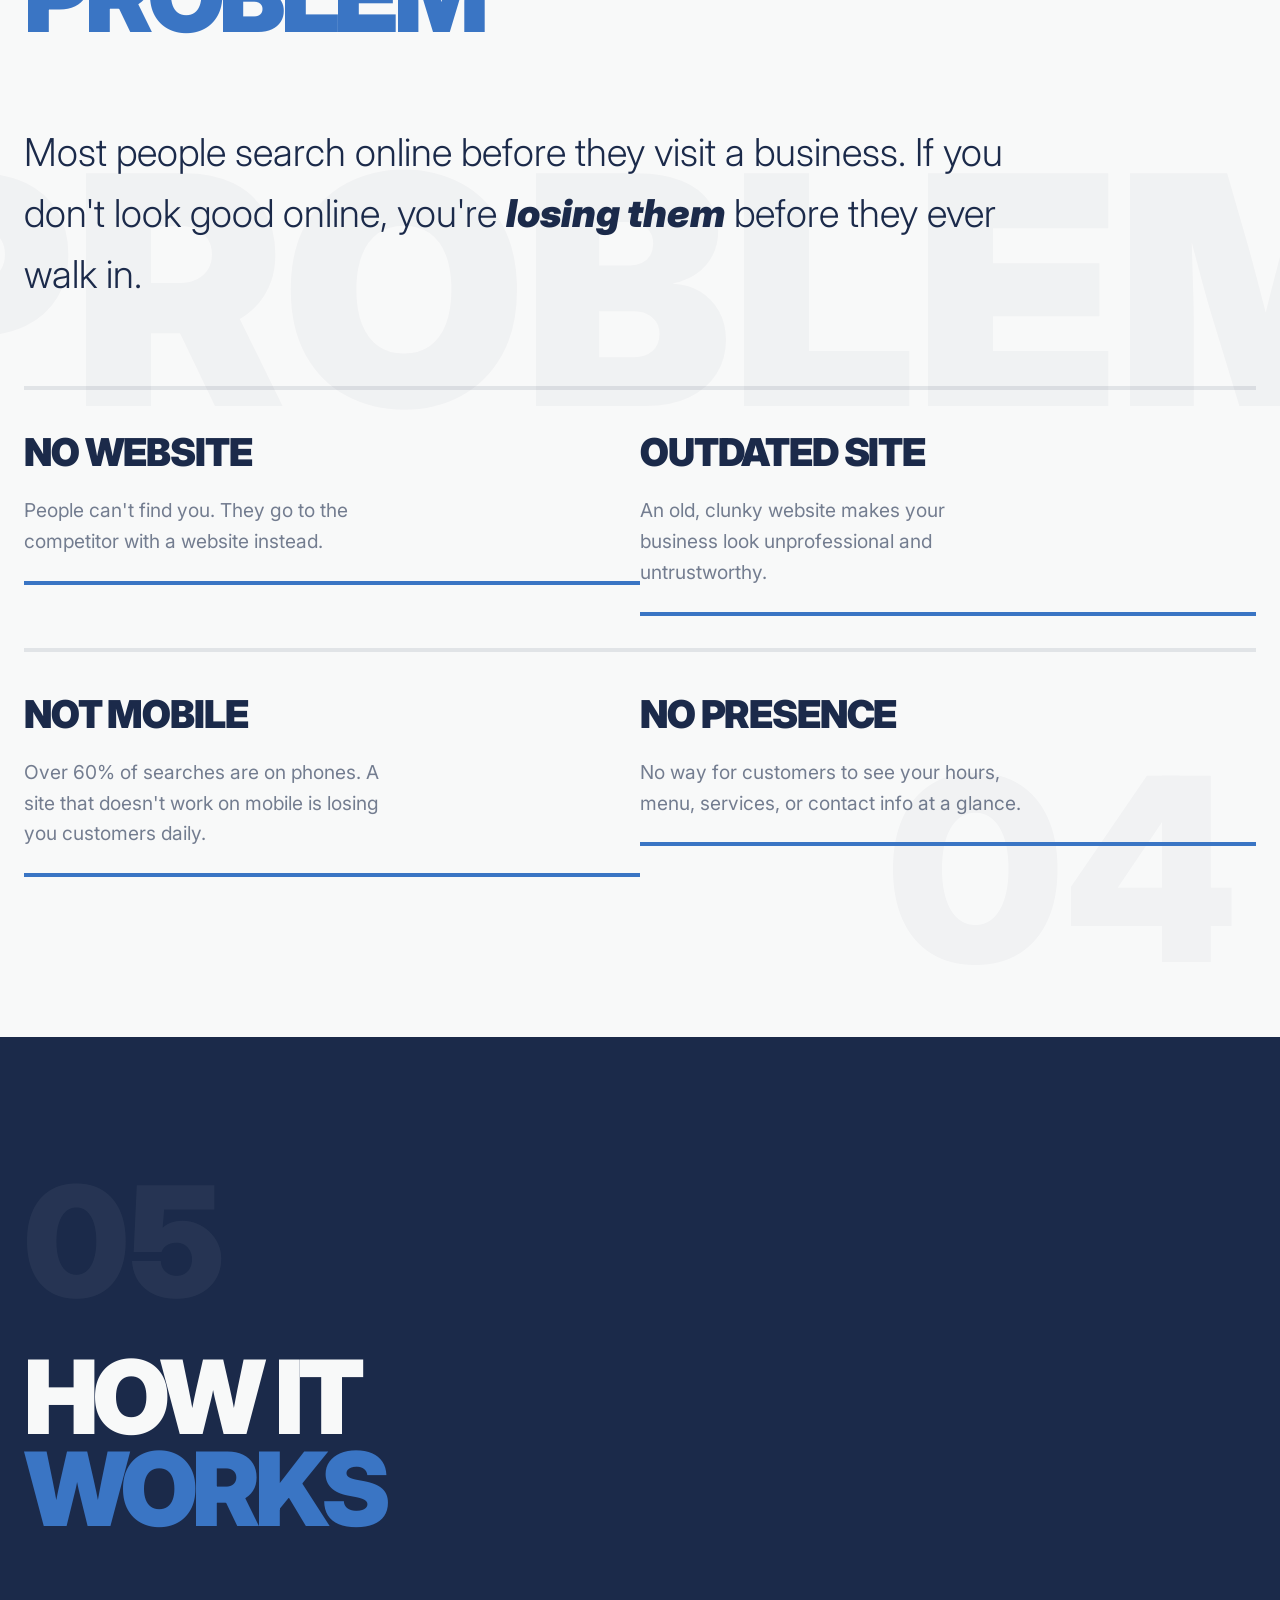
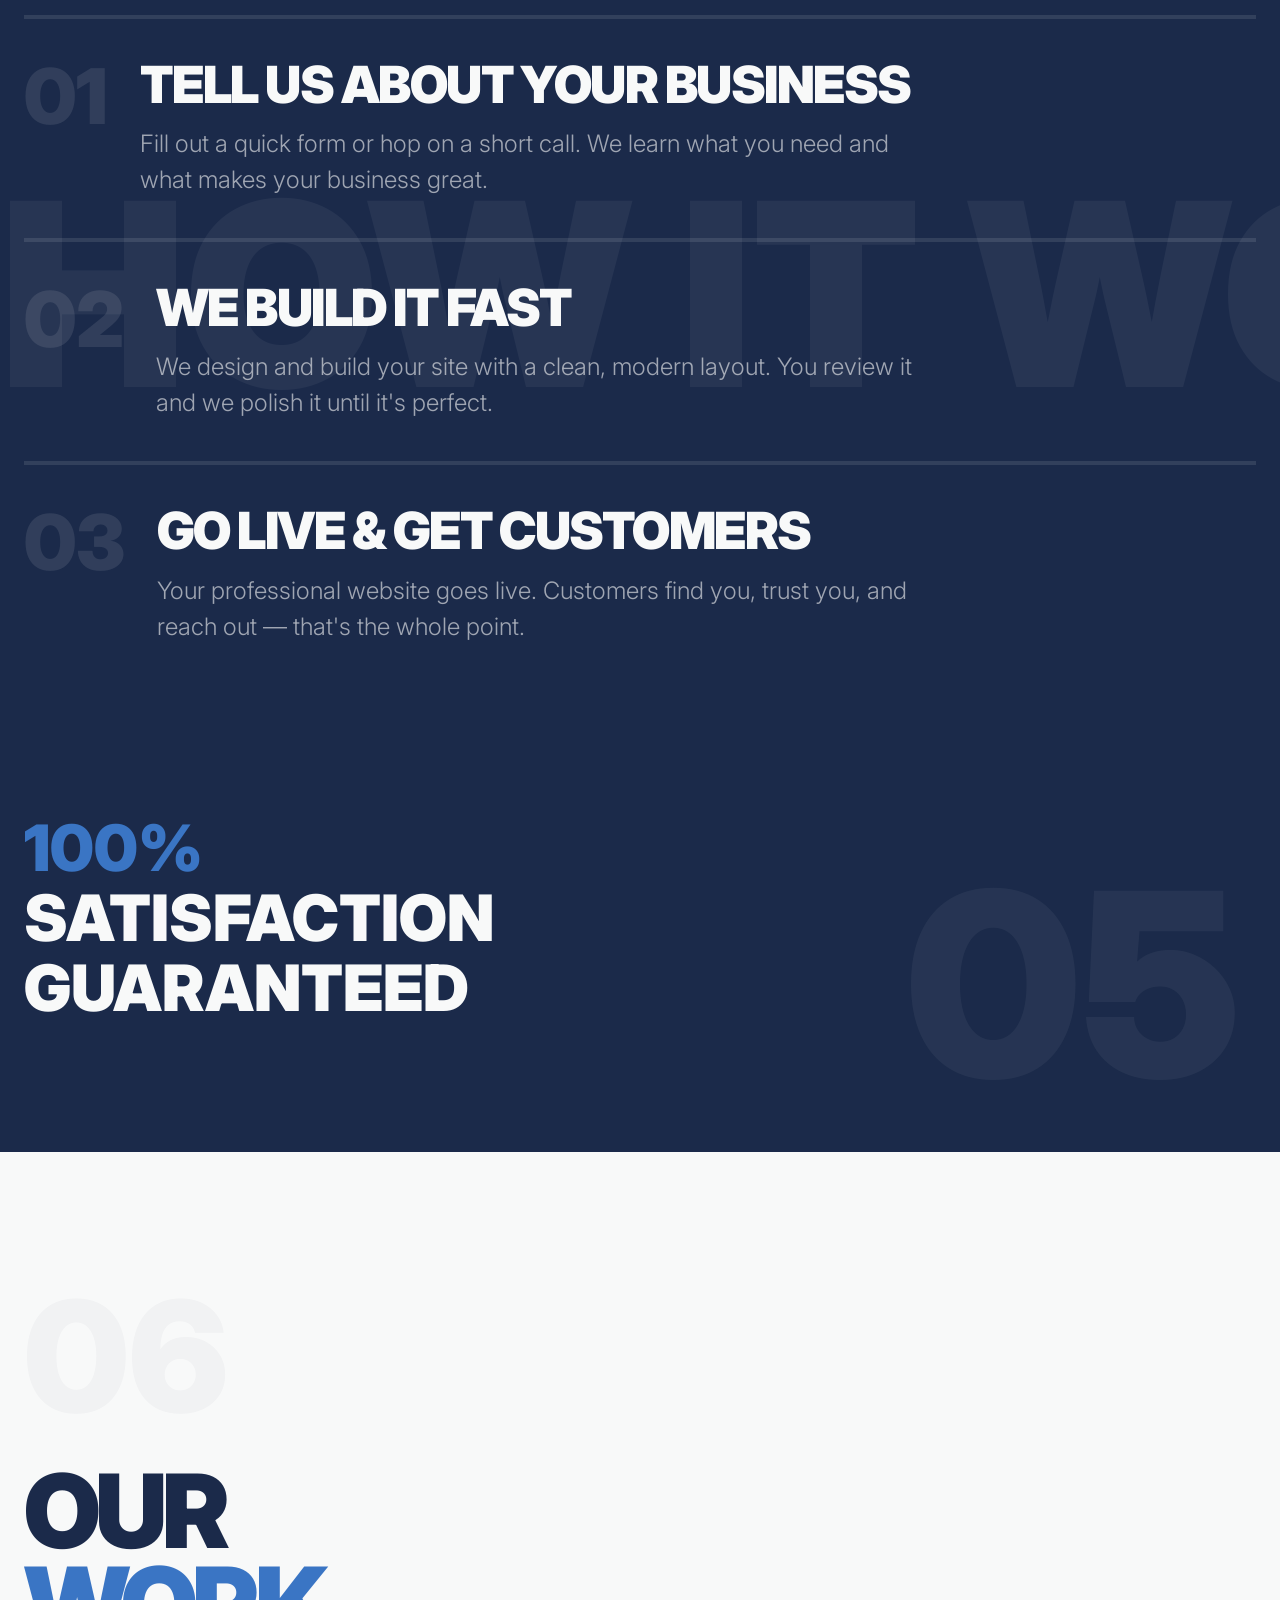
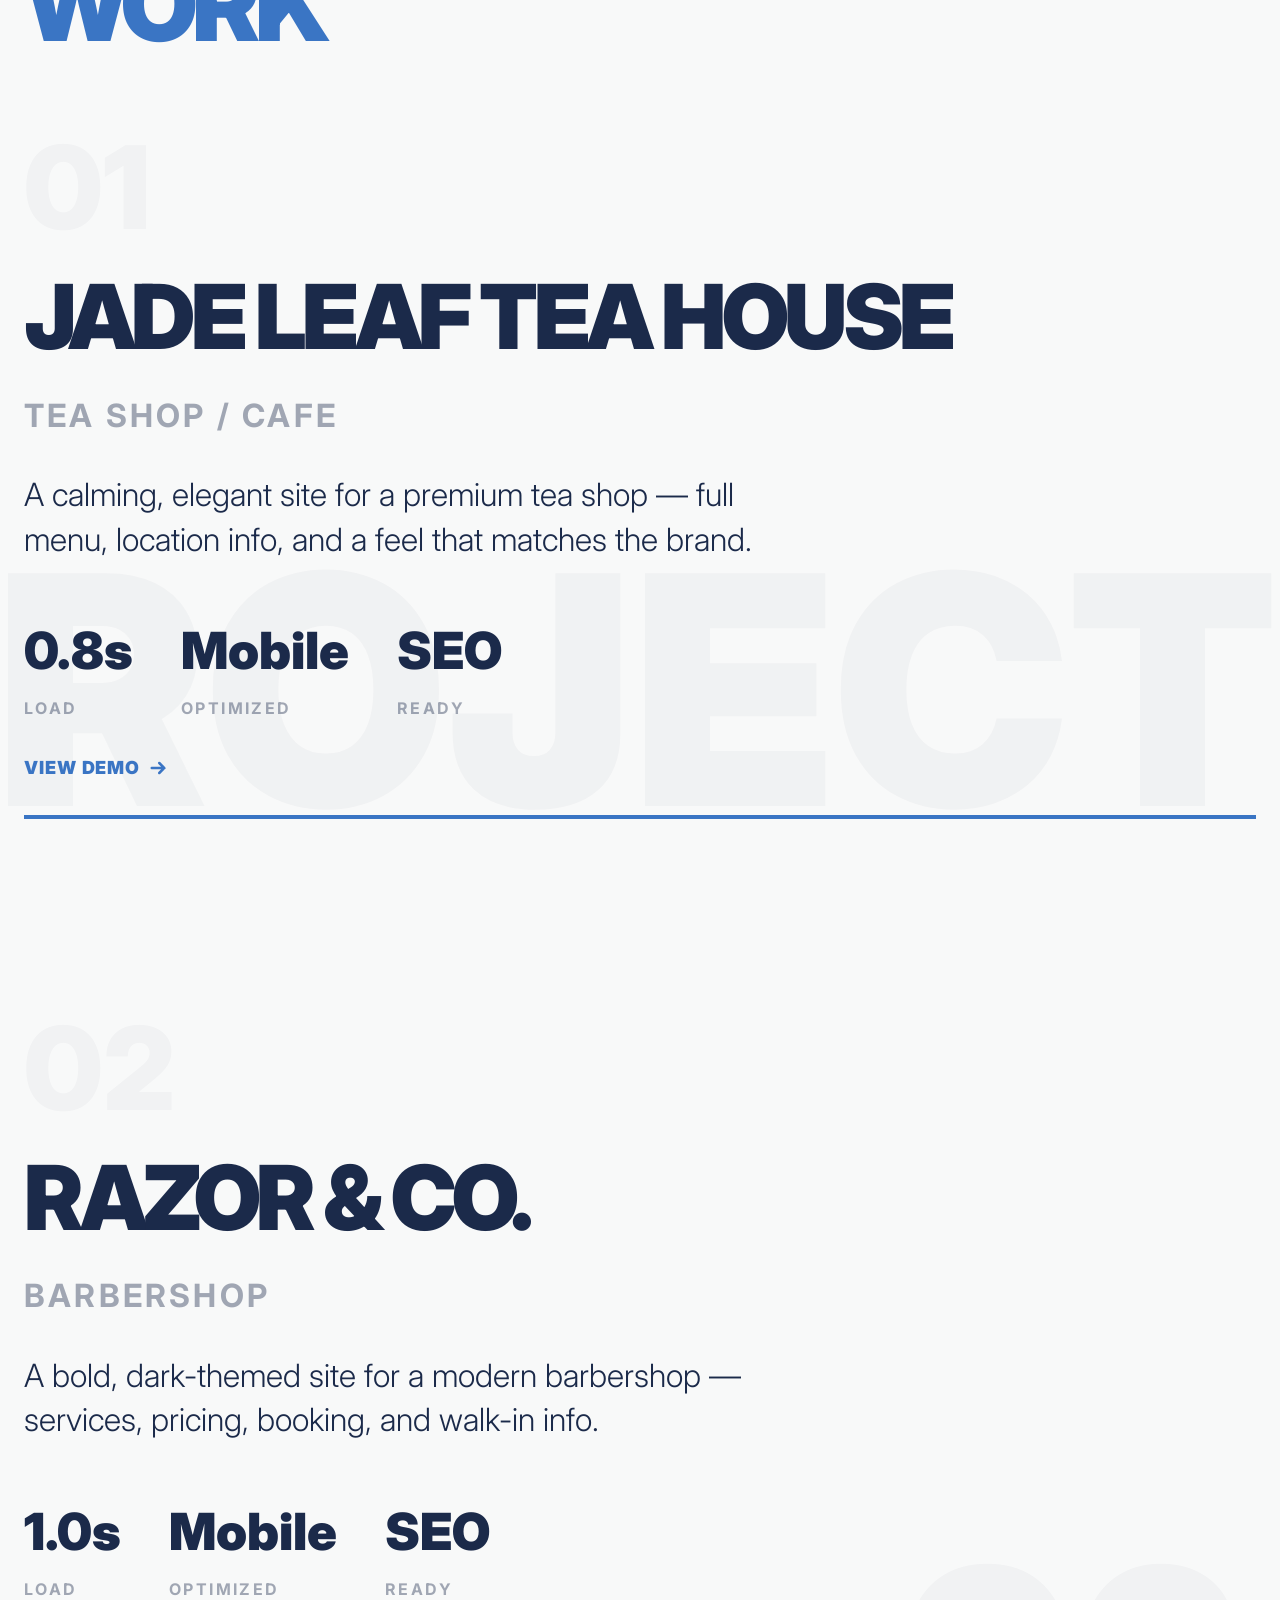
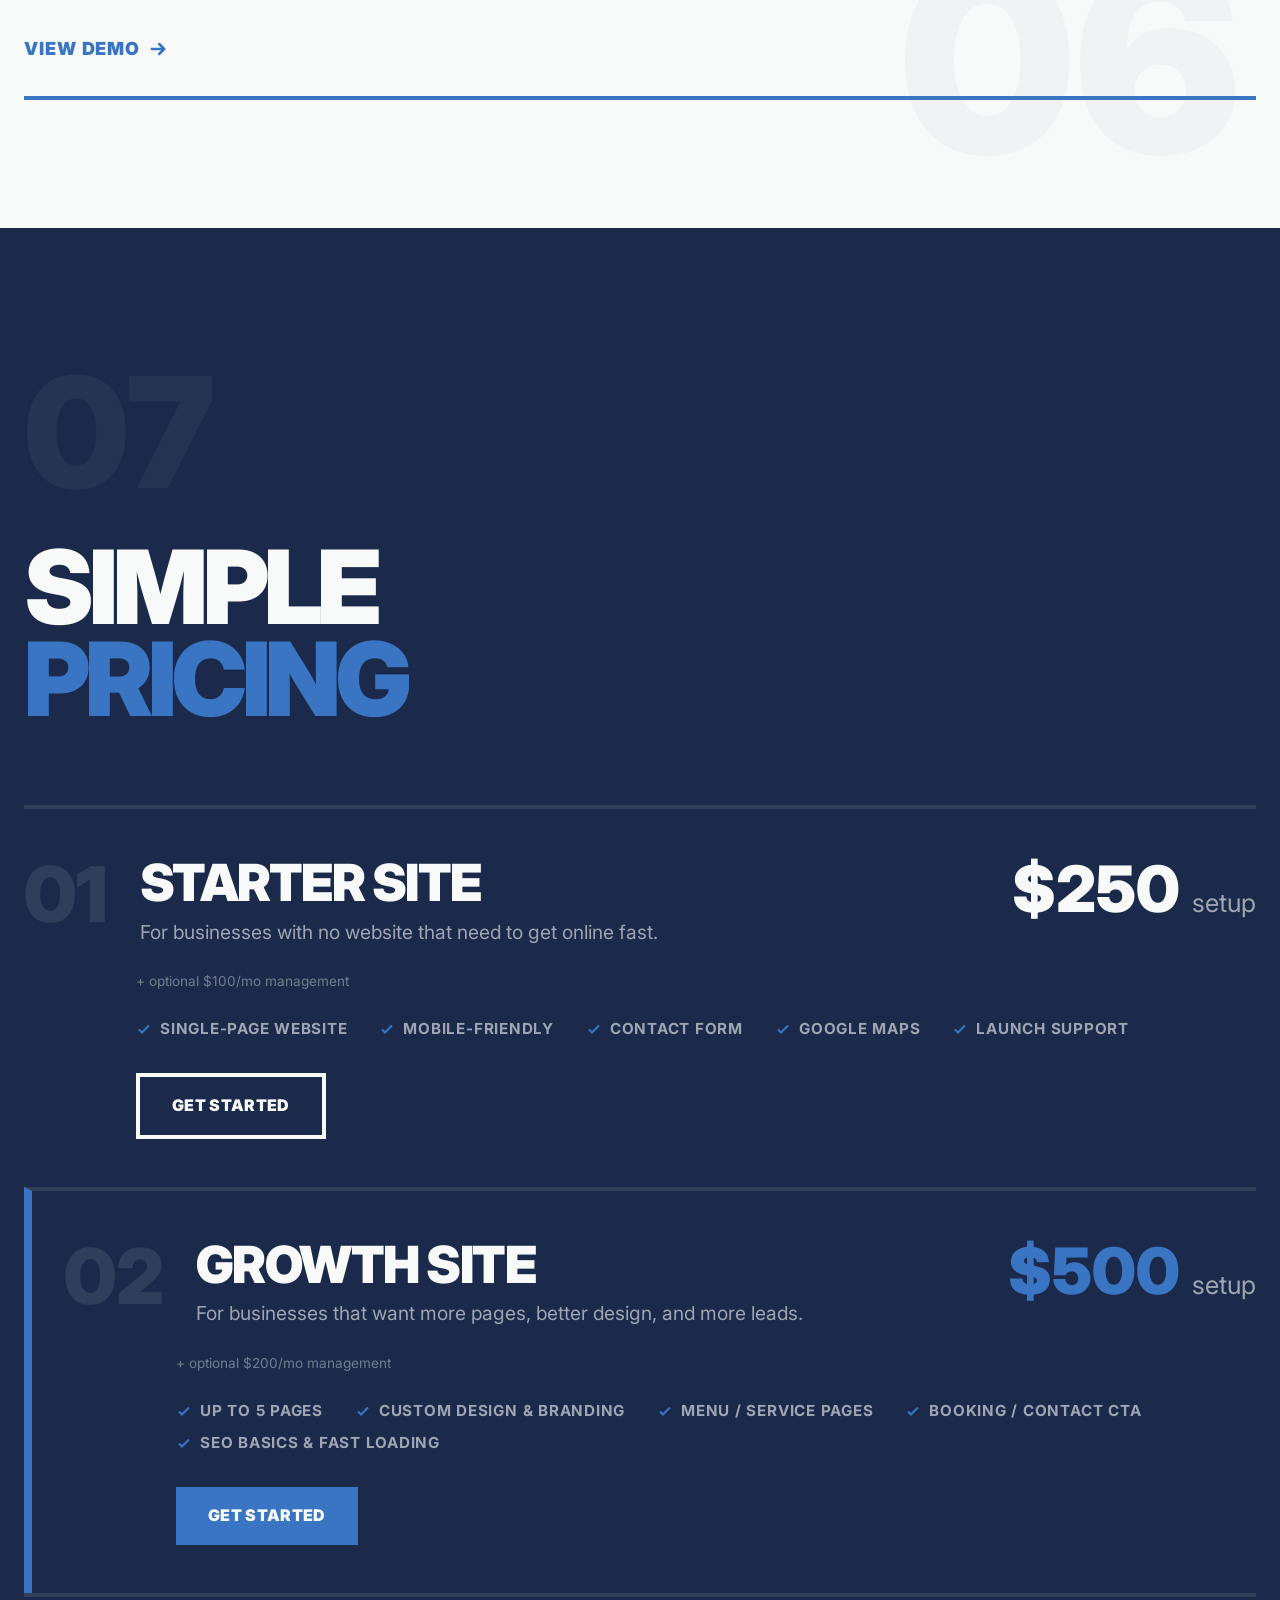
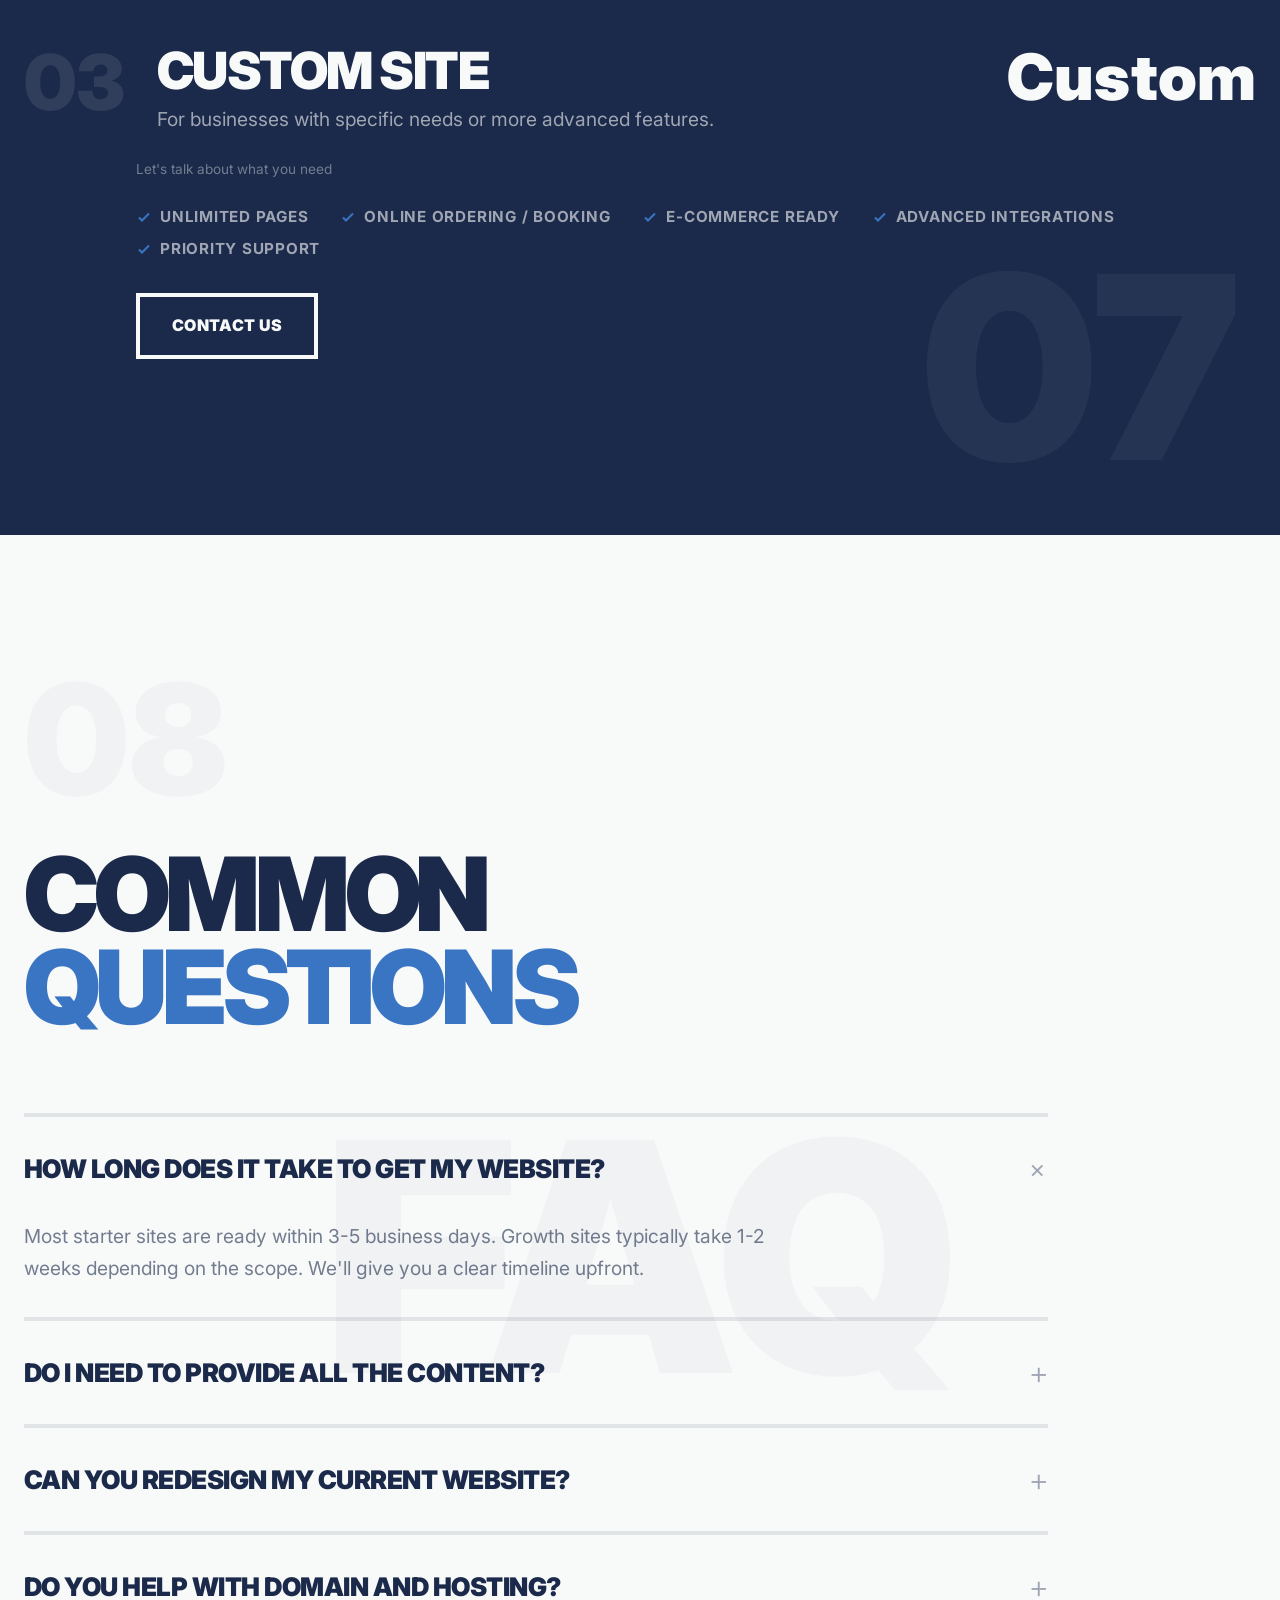
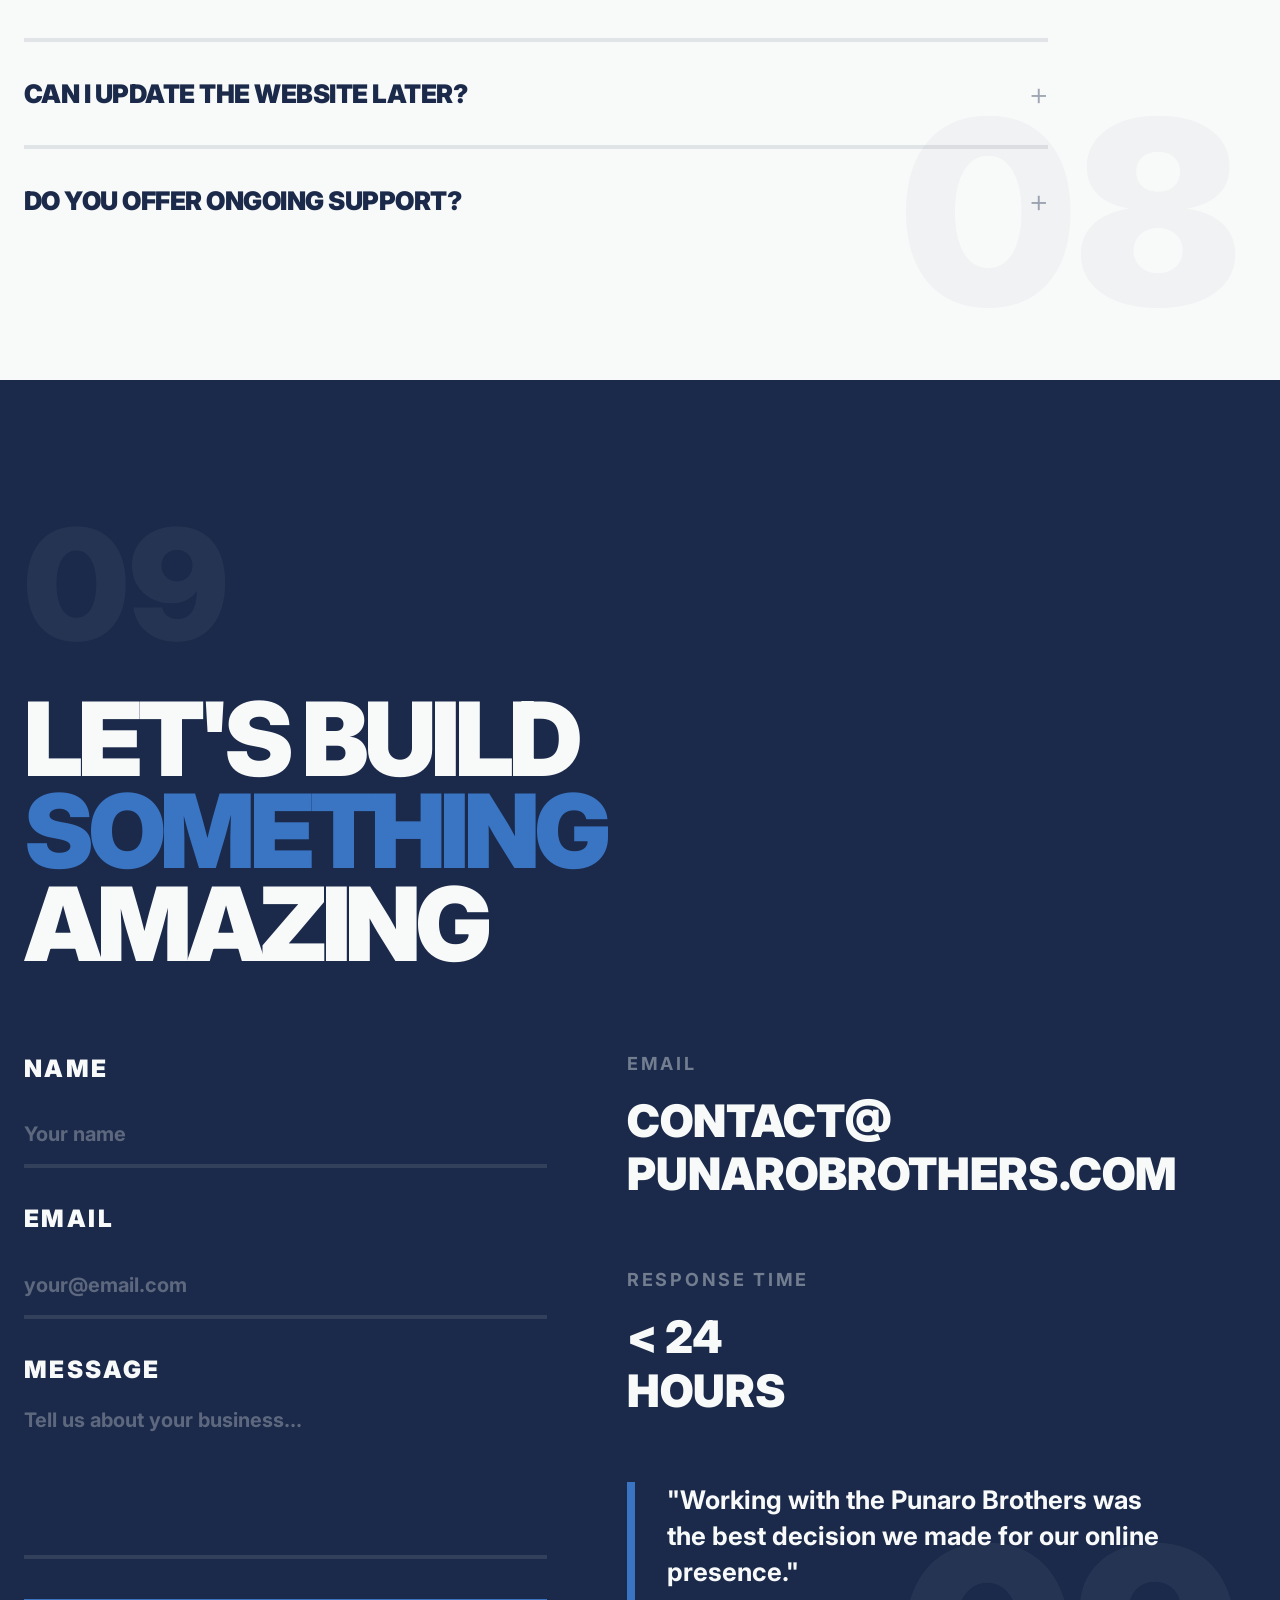
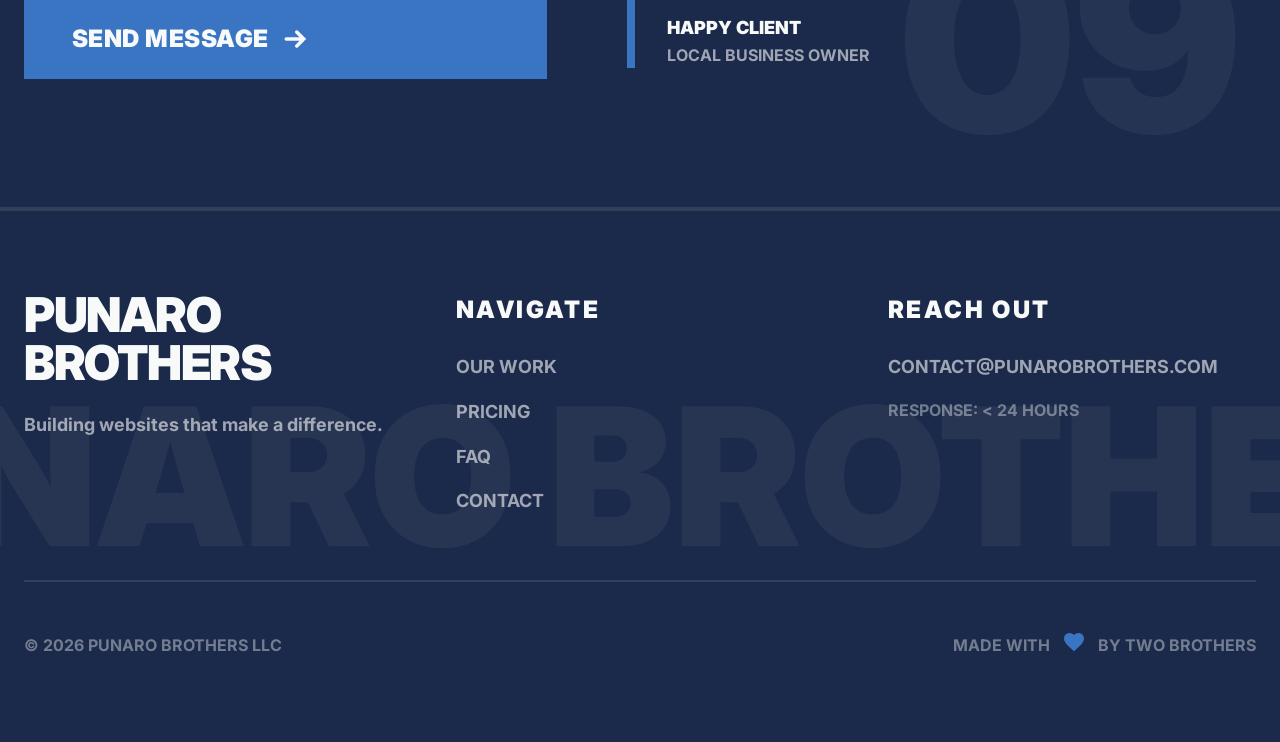
==== commit 16bd8409: "testing face cards" ====
--- a/index.html
+++ b/index.html
@@ -68,22 +68,6 @@
       just <strong>work</strong> — for local businesses that deserve to look legit online.
     </p>
 
-    <!-- Feature words with reveal -->
-    <div class="hero__features">
-      <div class="hero__feature" data-reveal-delay="0">
-        <div class="hero__feature-ghost">LIGHTNING</div>
-        <div class="hero__feature-reveal"><span>LIGHTNING</span></div>
-      </div>
-      <div class="hero__feature" data-reveal-delay="200">
-        <div class="hero__feature-ghost">ROCK SOLID</div>
-        <div class="hero__feature-reveal"><span>ROCK SOLID</span></div>
-      </div>
-      <div class="hero__feature" data-reveal-delay="400">
-        <div class="hero__feature-ghost">BEAUTIFUL</div>
-        <div class="hero__feature-reveal"><span>BEAUTIFUL</span></div>
-      </div>
-    </div>
-
     <!-- CTA buttons -->
     <div class="hero__buttons">
       <a href="#contact" class="btn btn-primary">
@@ -162,21 +146,34 @@
       <strong>make a difference</strong>.
     </p>
 
-    <div class="bio__grid">
-      <div class="bio__card animate-on-scroll delay-100">
+<div class="bio__grid">
+  <div class="bio__card animate-on-scroll delay-100">
+    <div class="bio__card-header">
+      <img src="assets/derek.jpg" alt="Derek" class="bio__card-img" />
+      <div>
         <h3 class="bio__card-name">DEREK</h3>
-        <p class="bio__card-role">Frontend &amp; Design</p>
-        <p class="bio__card-desc">Crafting pixel-perfect interfaces and clean designs that users love. Obsessed with performance and modern web standards.</p>
-        <div class="bio__card-line animate-line"></div>
-      </div>
-      <div class="bio__card animate-on-scroll delay-200">
-        <h3 class="bio__card-name">BROTHER</h3>
-        <p class="bio__card-role">Backend &amp; Systems</p>
-        <p class="bio__card-desc">Building rock-solid foundations that never fail. Focused on reliability, security, and making everything run smoothly.</p>
-        <div class="bio__card-line animate-line"></div>
-      </div>
-    </div>
-  </div>
+        <p class="bio__card-role">Developer & Designer</p>
+      </div>
+    </div>
+
+    <p class="bio__card-desc">Plans, designs, and builds every site from the ground up — from wireframes to pixel-perfect code. Focused on clean interfaces, fast performance, and modern web standards.</p>
+    <div class="bio__card-line animate-line"></div>
+  </div>
+    </div>
+  <div class="bio__card animate-on-scroll delay-200">
+    <div class="bio__card-header">
+      <img src="assets/michael.jpg" alt="Michael" class="bio__card-img" />
+      <div>
+        <h3 class="bio__card-name">MICHAEL</h3>
+        <p class="bio__card-role">Strategy & Operations</p>
+      </div>
+    </div>
+    <p class="bio__card-desc">Keeps every project on track from first call to final launch. Handles client communication, timelines, and the business details so nothing falls through the cracks.</p>
+    <div class="bio__card-line animate-line"></div>
+    </div>
+
+  </div>
+
 </section>
 
 <!-- ==================== SECTION: THE PROBLEM ==================== -->
--- a/style.css
+++ b/style.css
@@ -522,6 +522,19 @@
 .bio__card:hover .bio__card-name {
   color: var(--accent);
 }
+.bio__card-header {
+  display: flex;
+  align-items: center;
+  gap: 1rem;
+  margin-bottom: 1rem;
+}
+
+.bio__card-img {
+  width: 64px;
+  height: 64px;
+  border-radius: 50%;
+  object-fit: cover;
+}
 .bio__card-name {
   font-size: clamp(3rem, 6vw, 5rem);
   font-weight: 900;
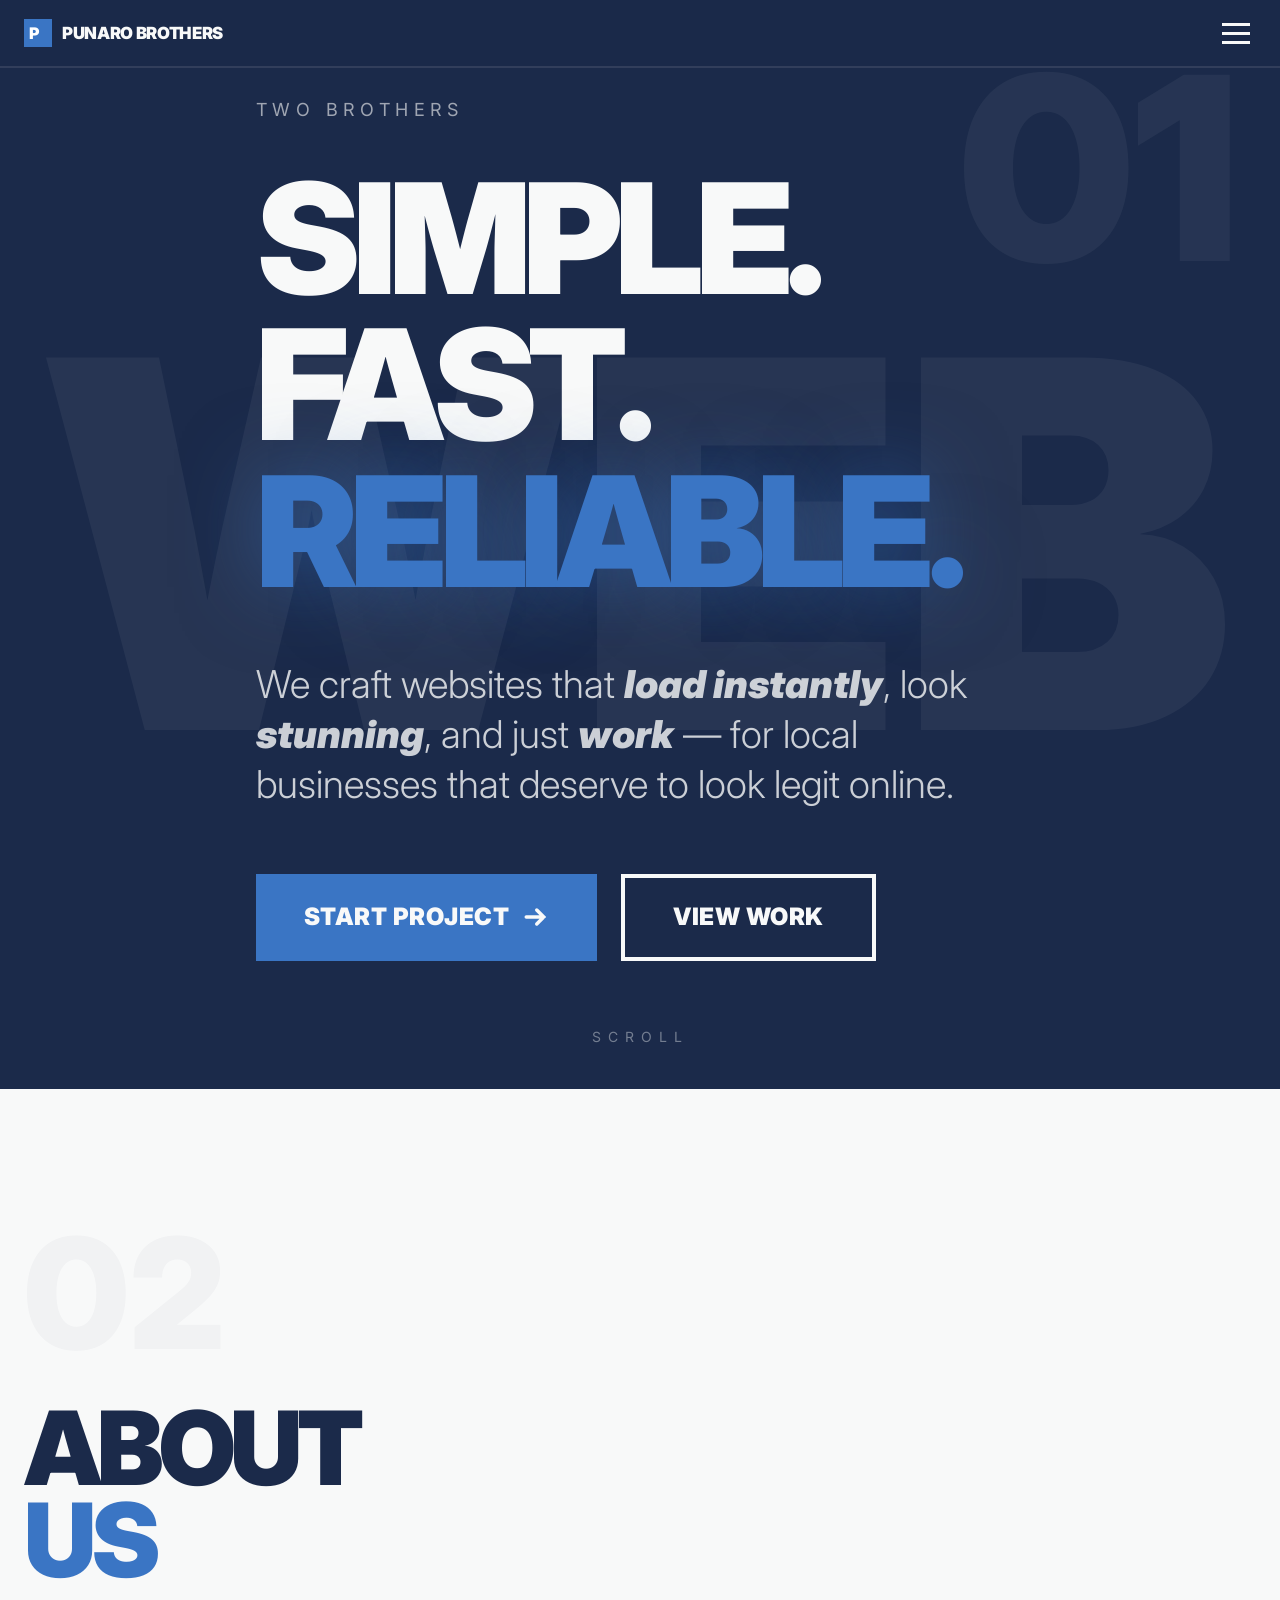
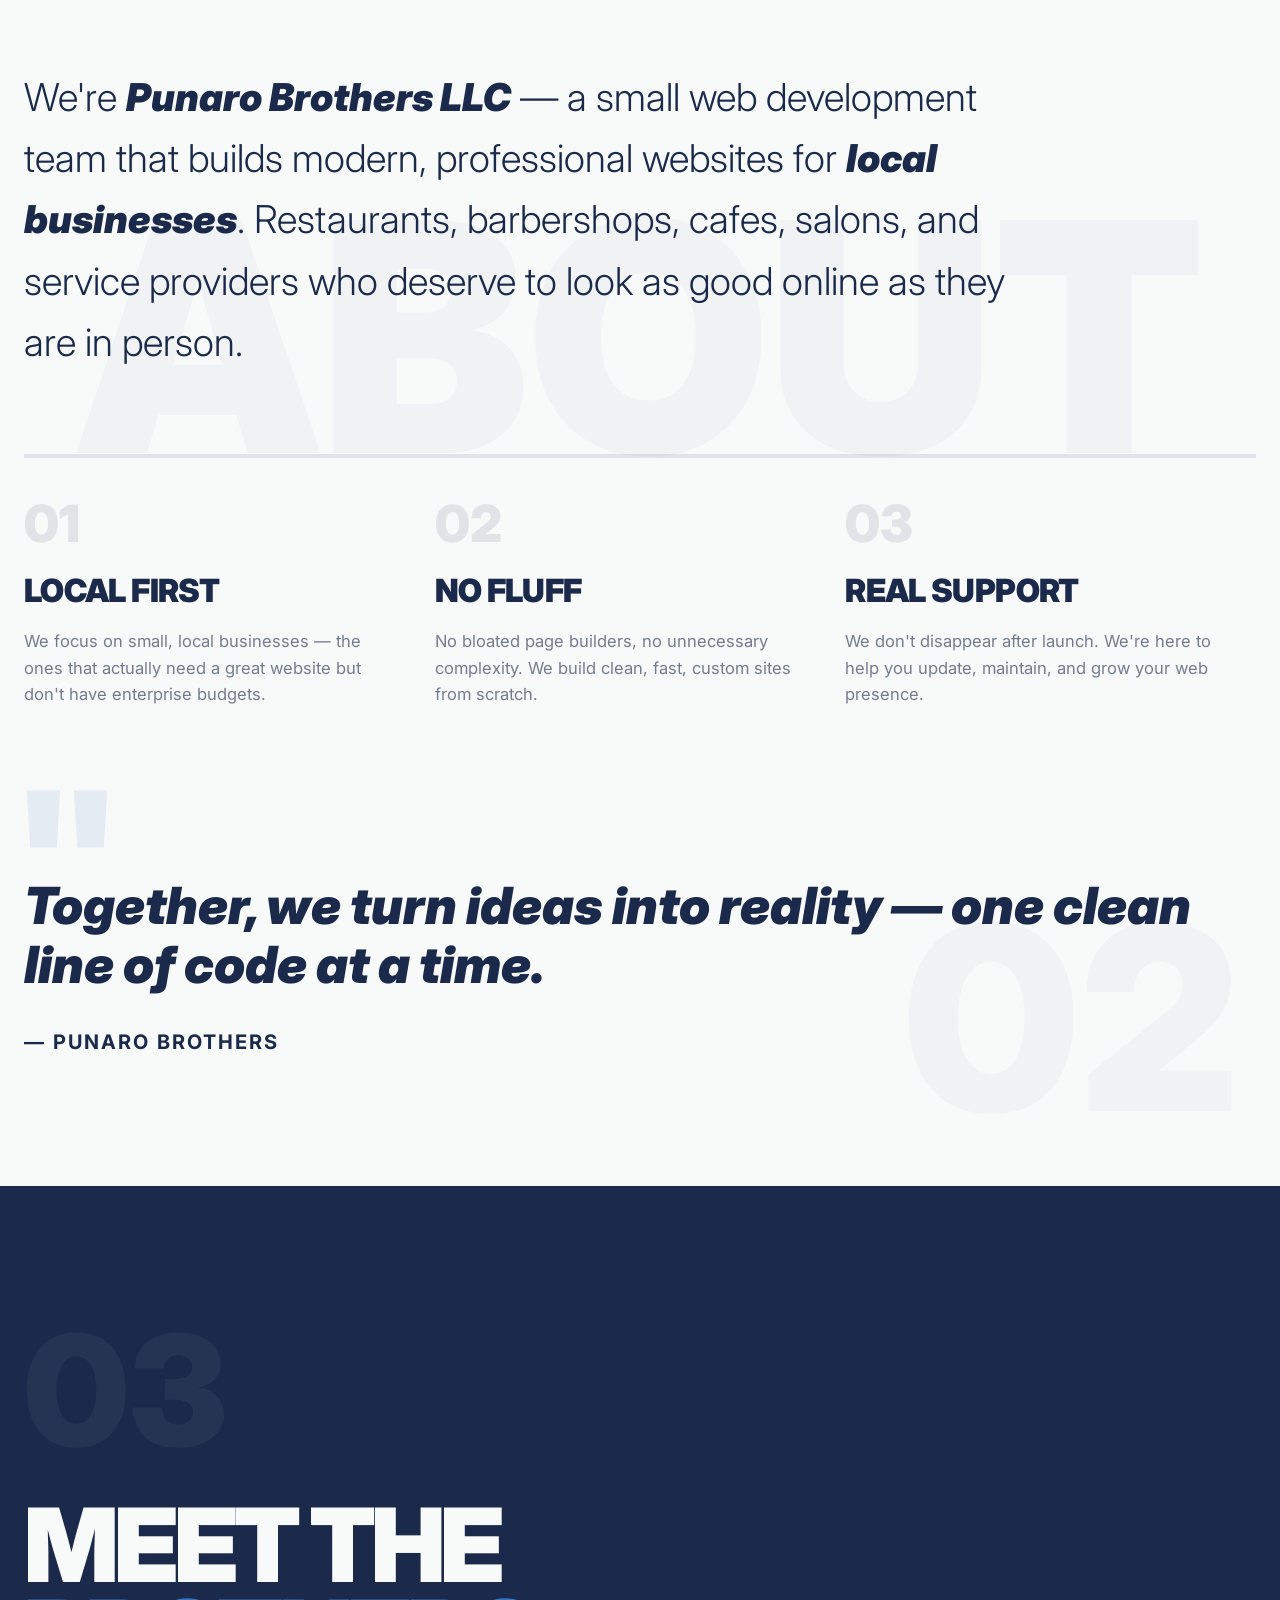
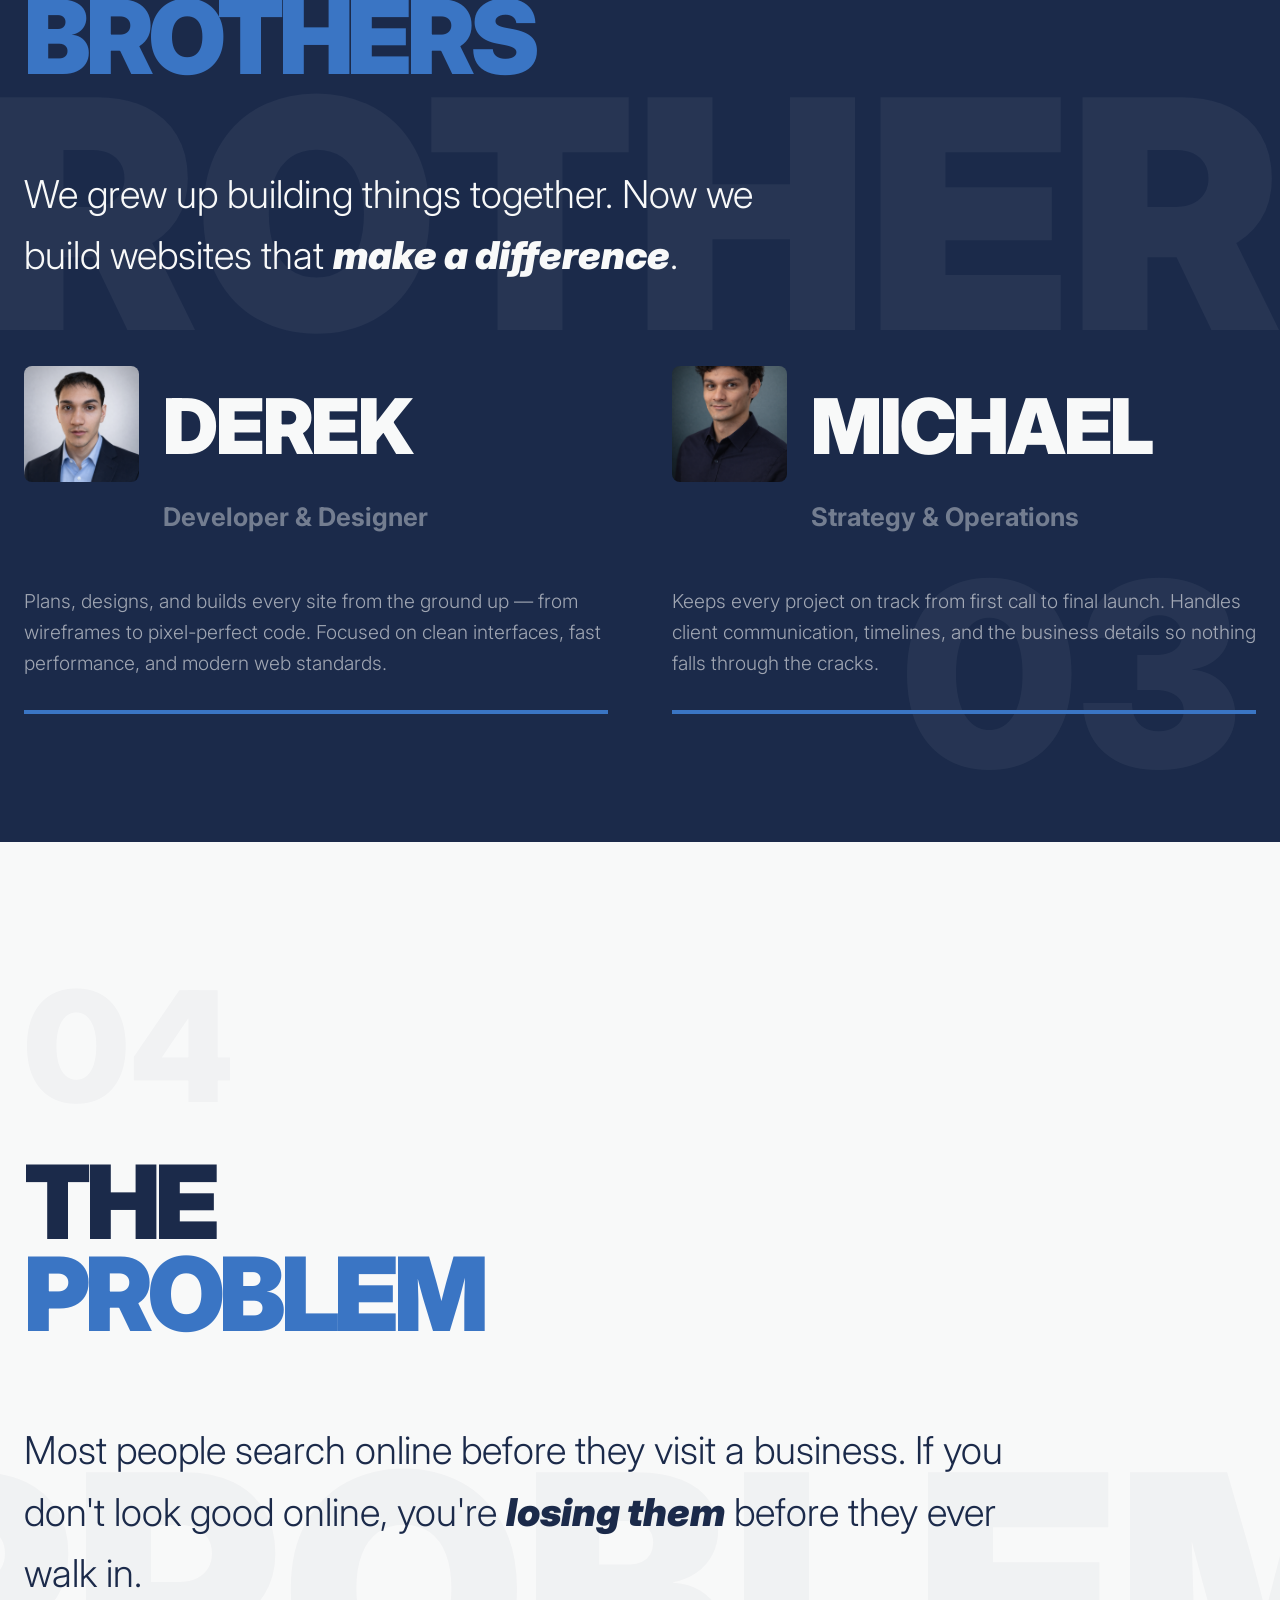
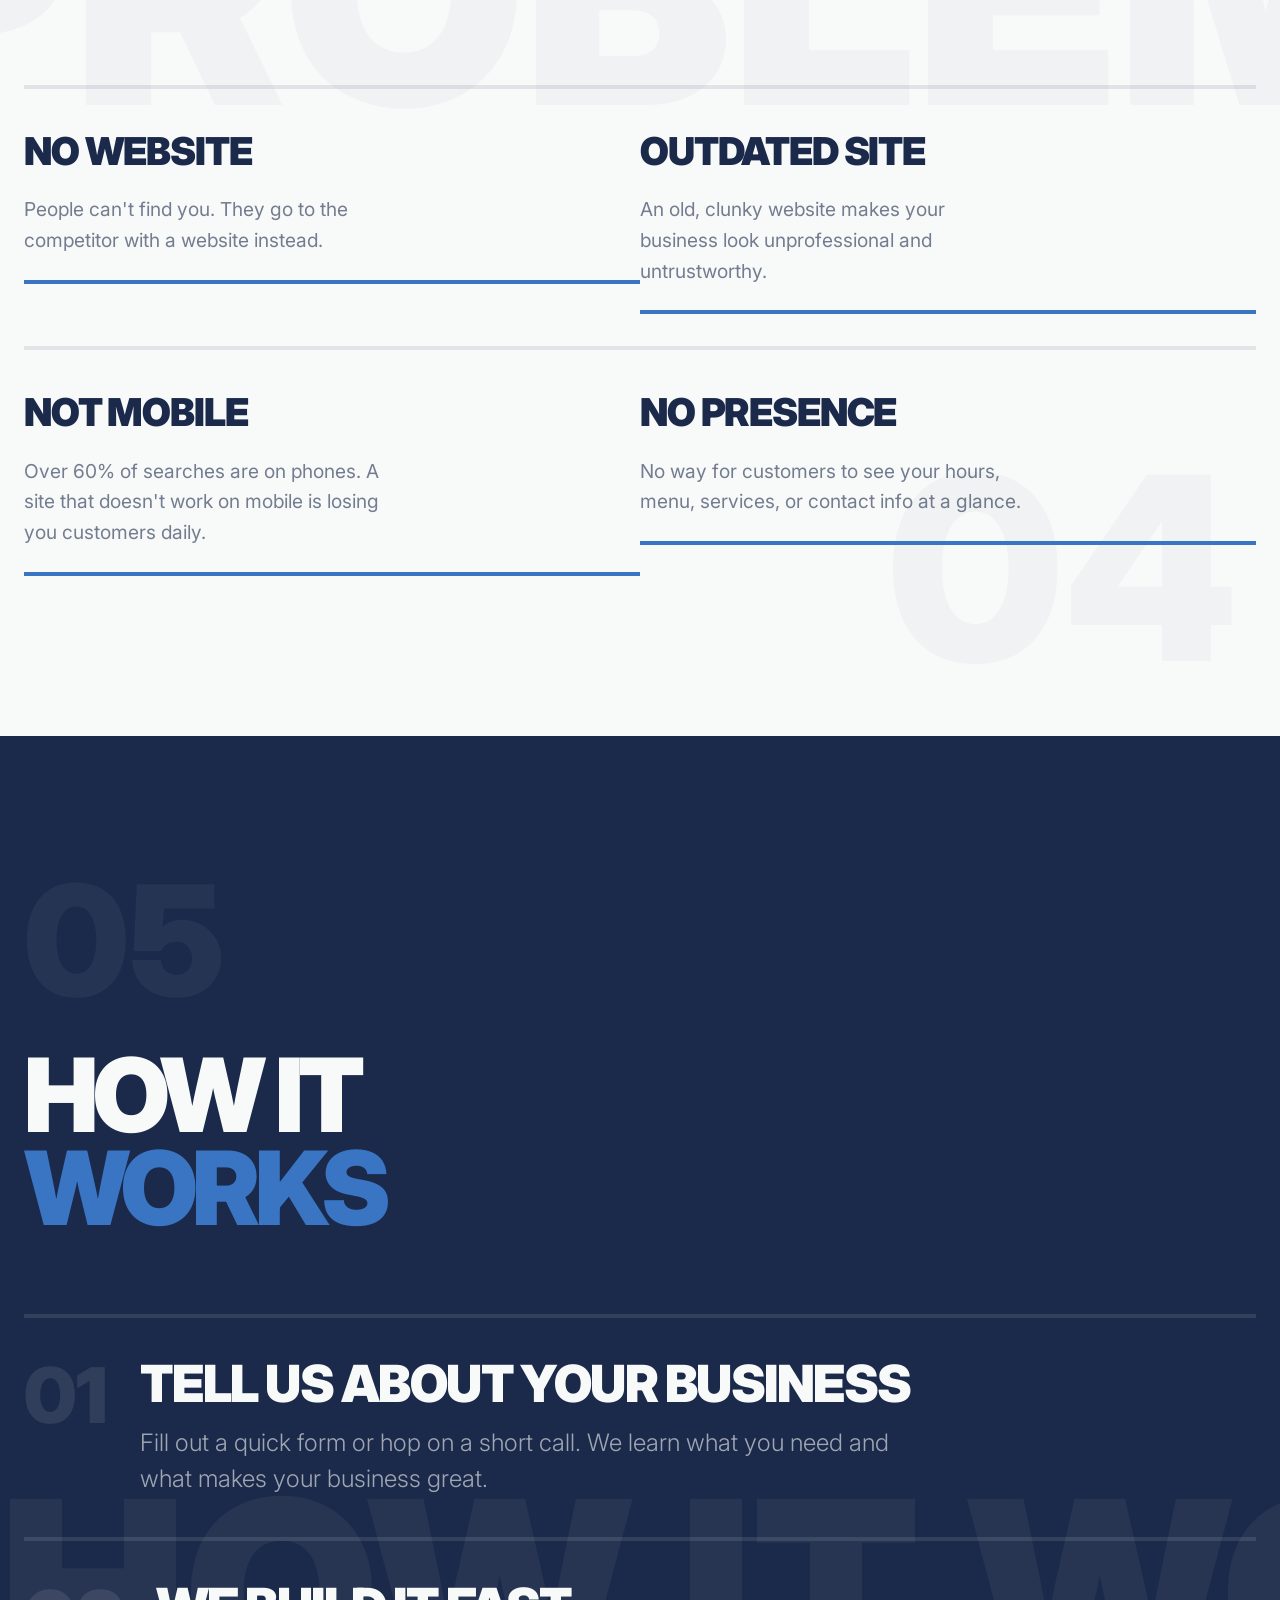
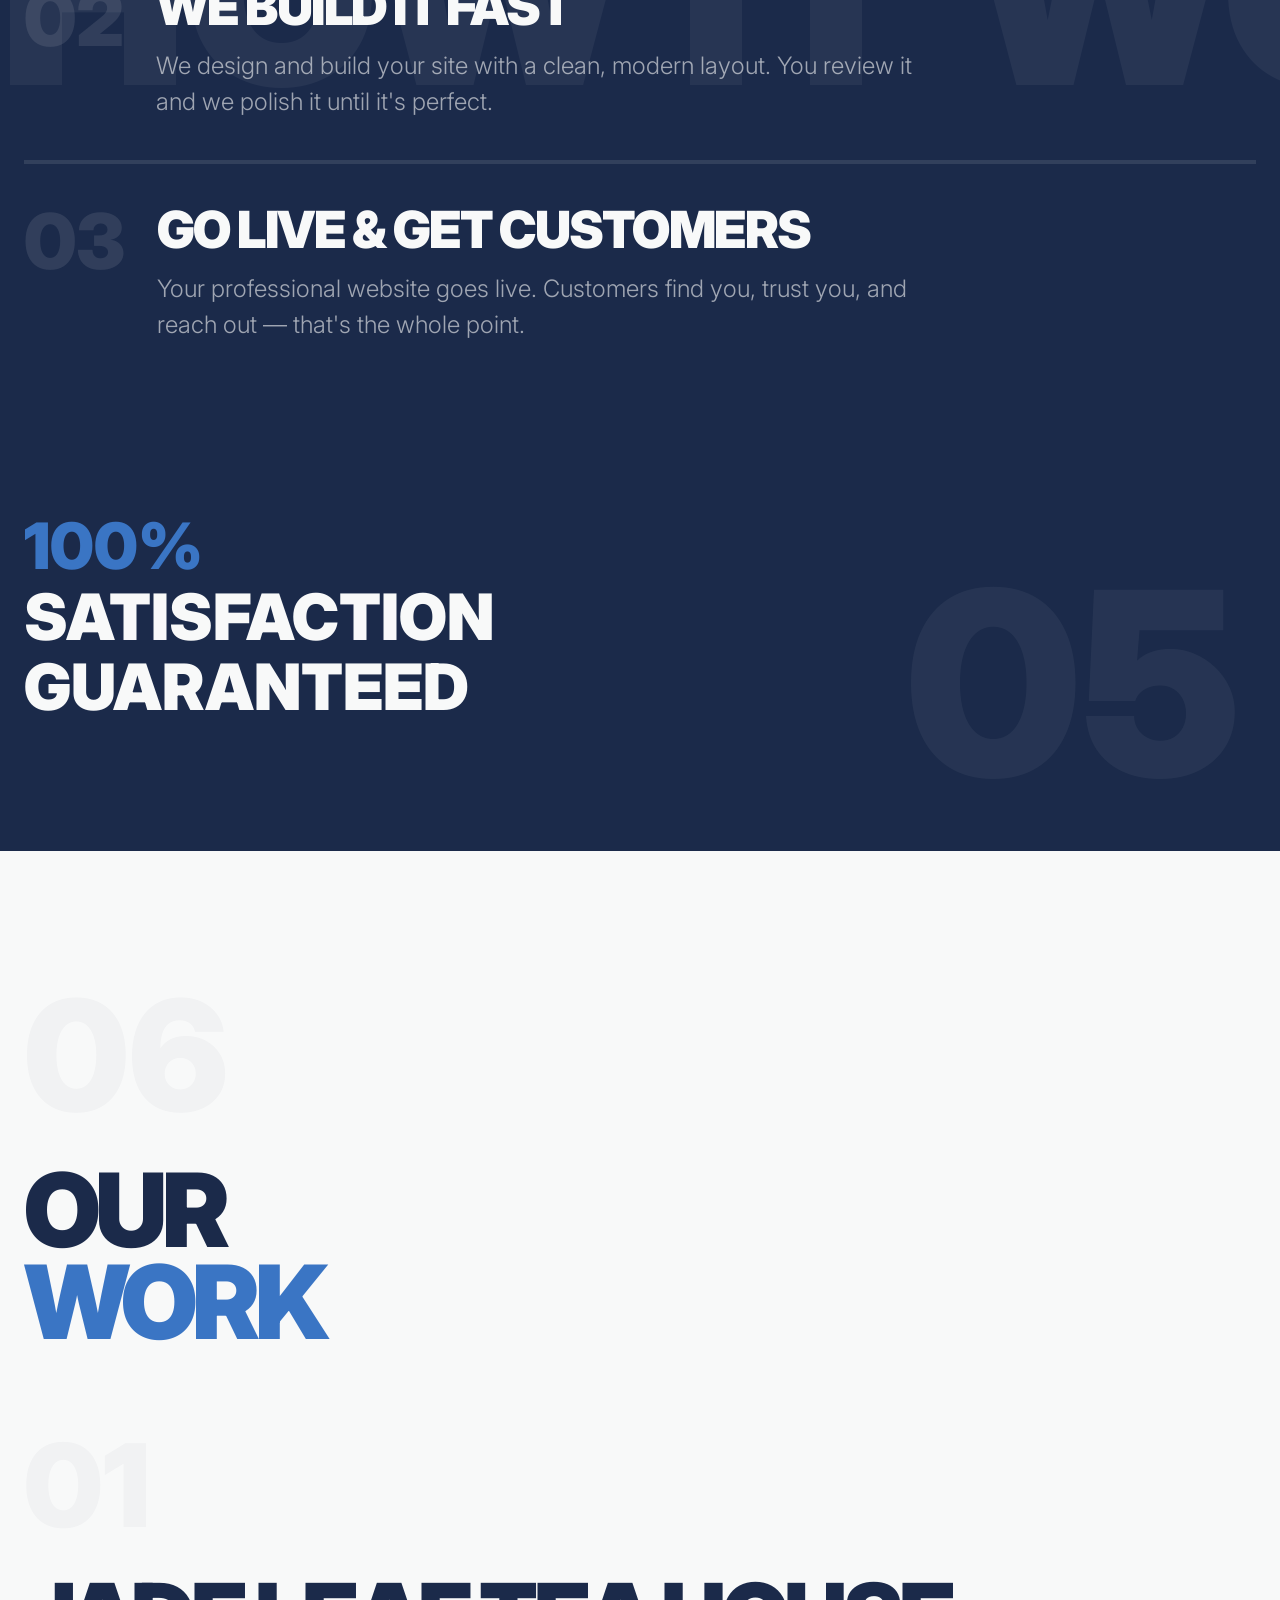
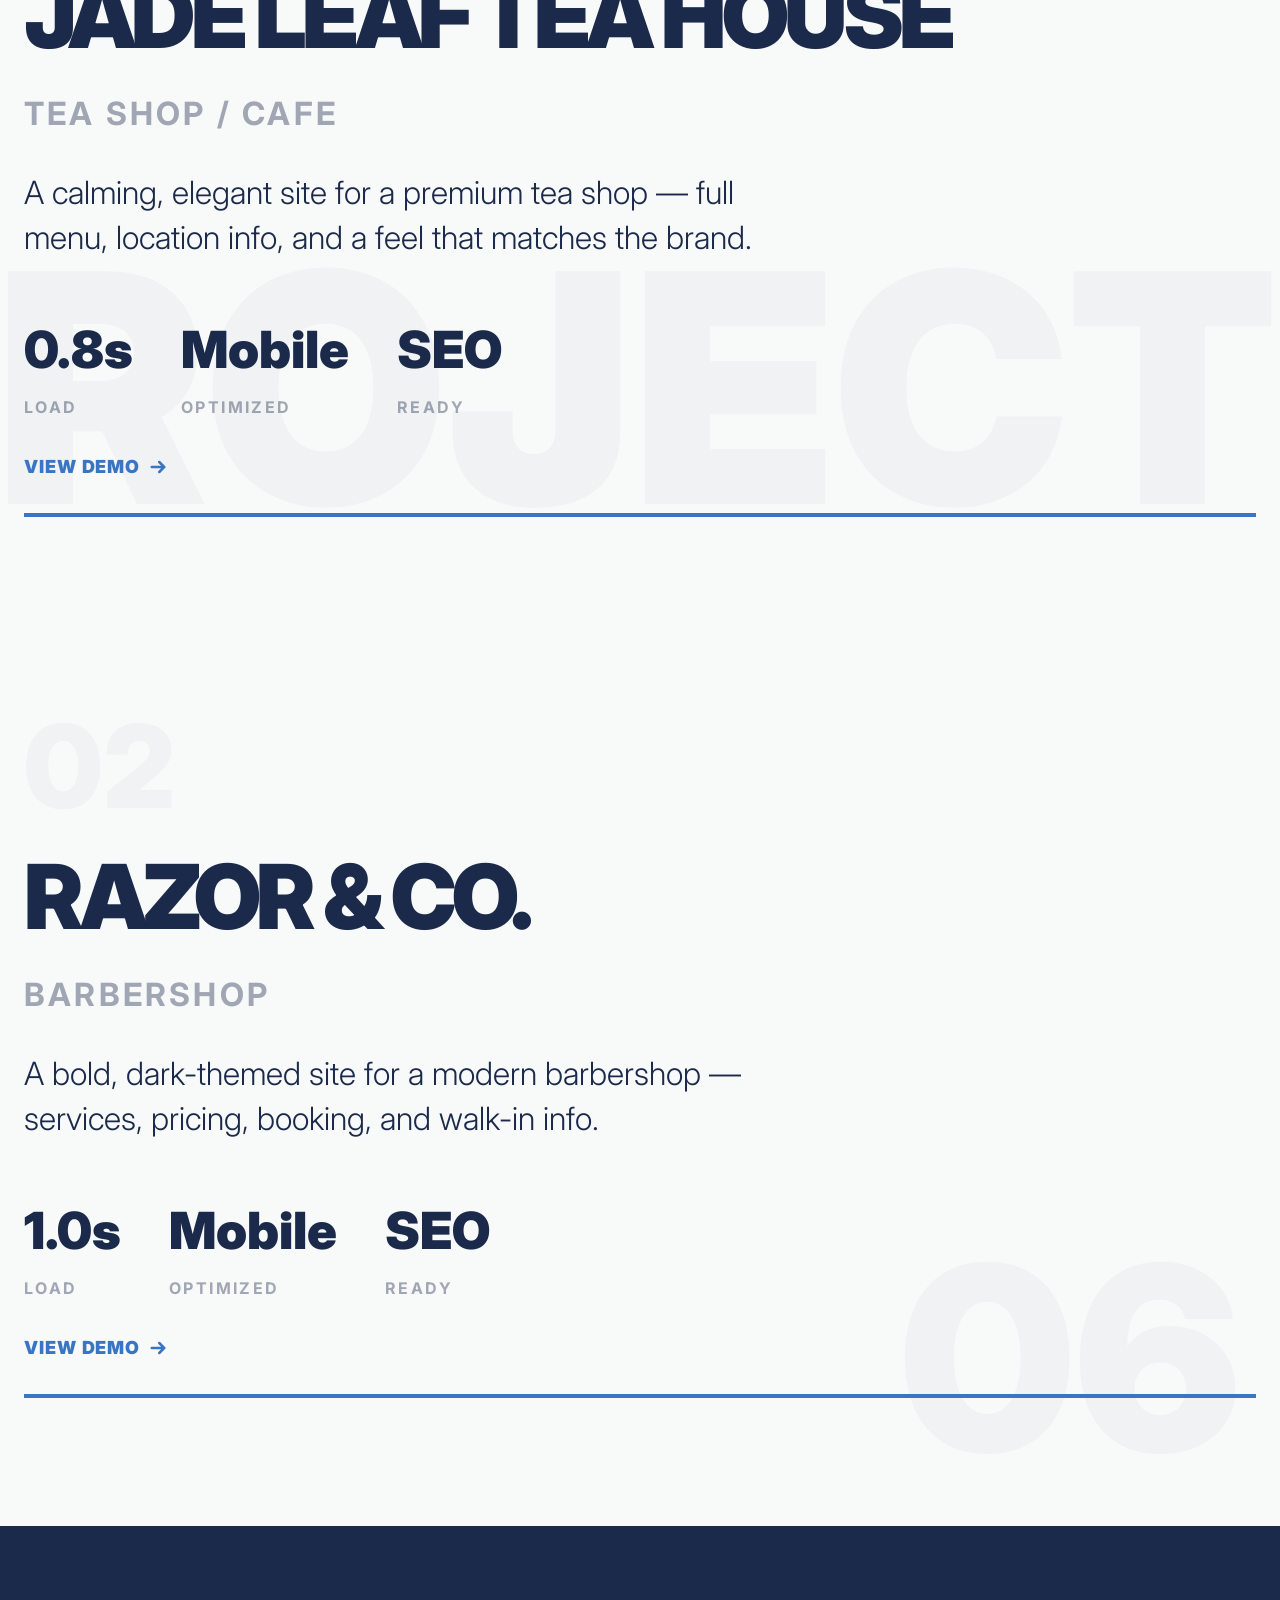
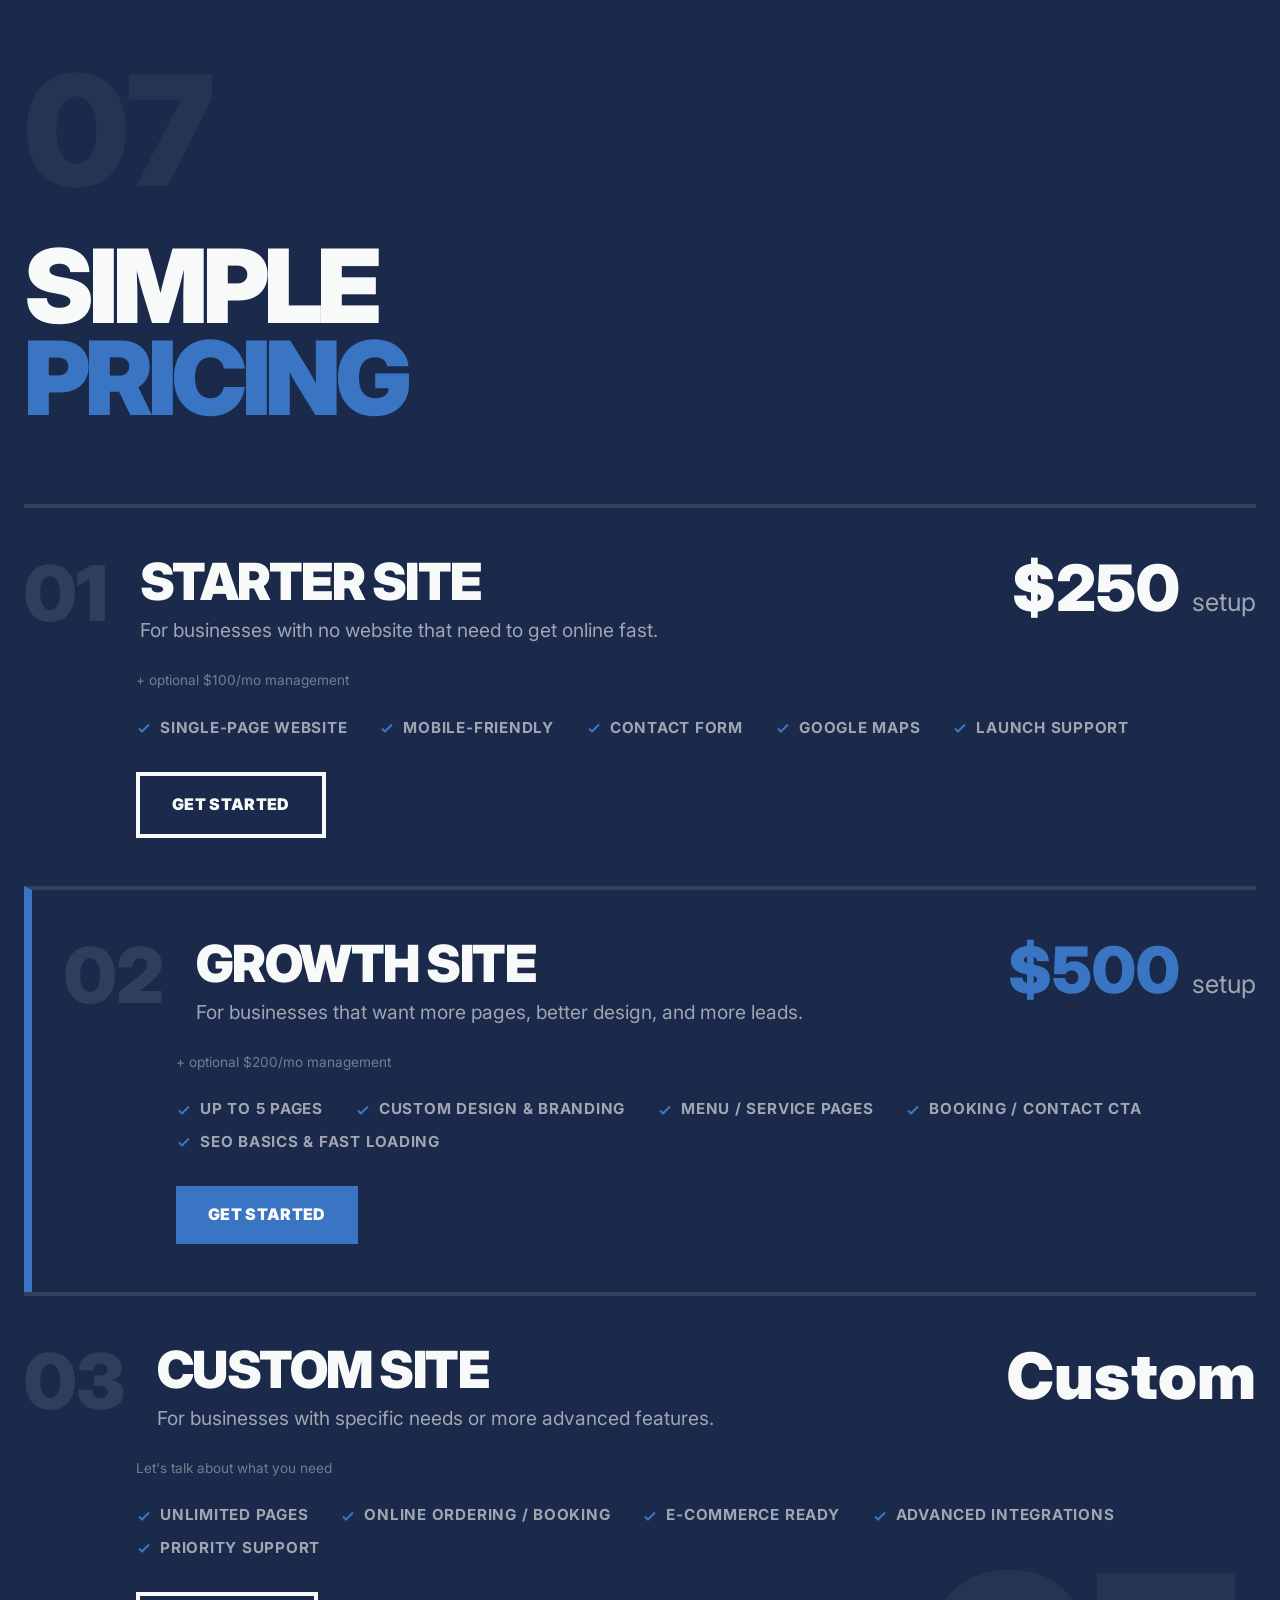
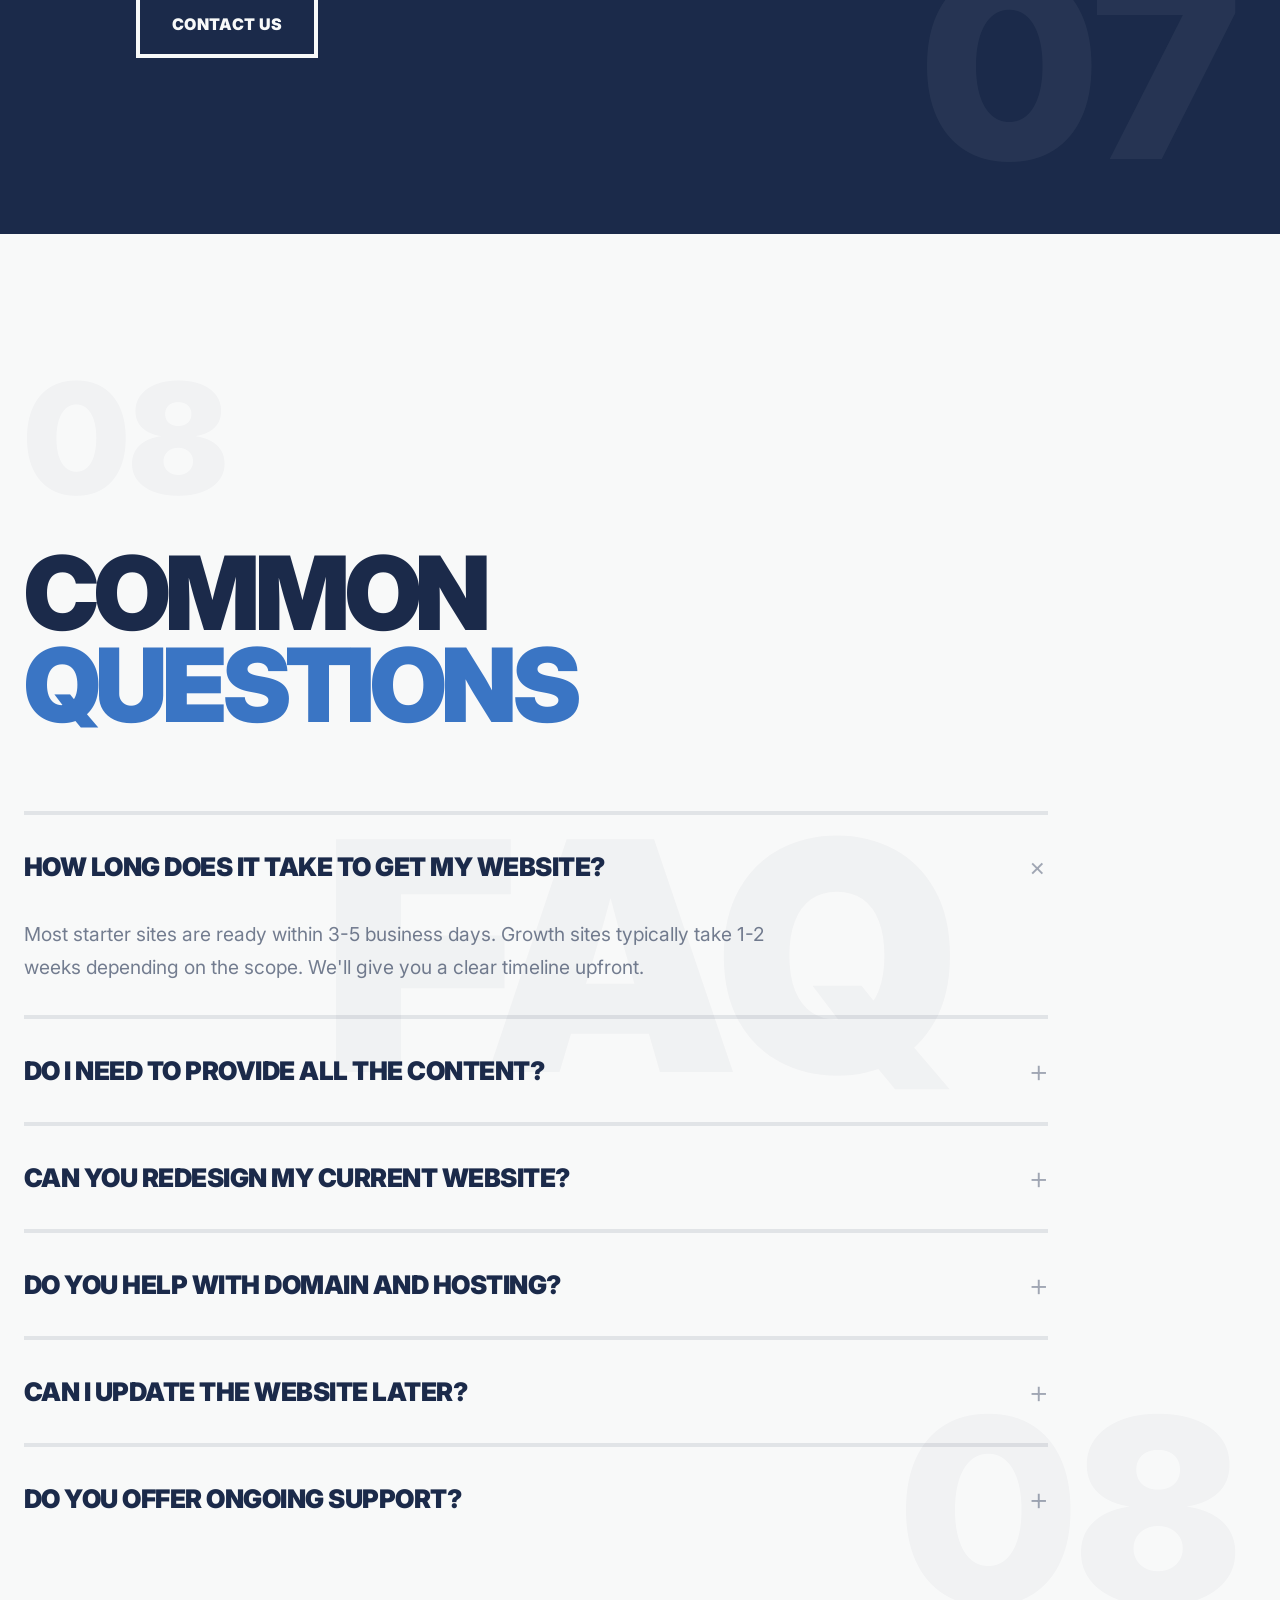
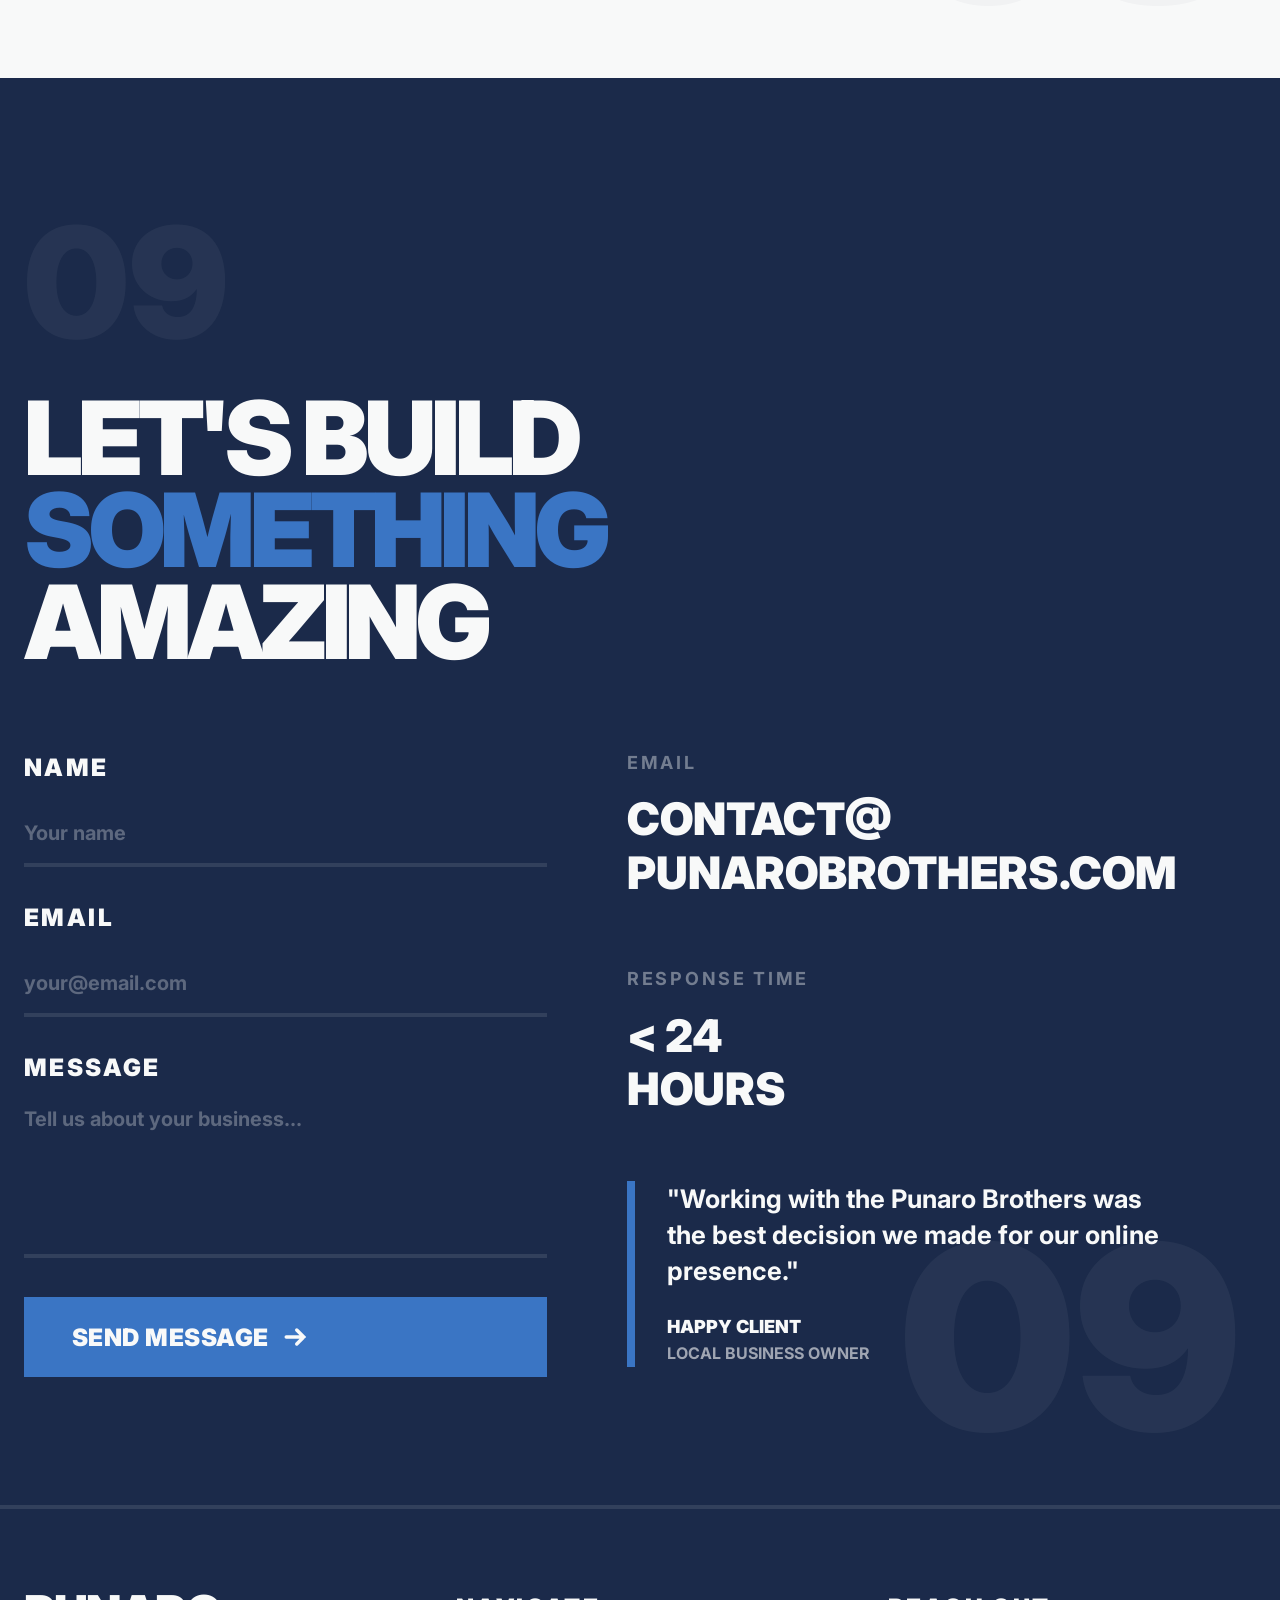
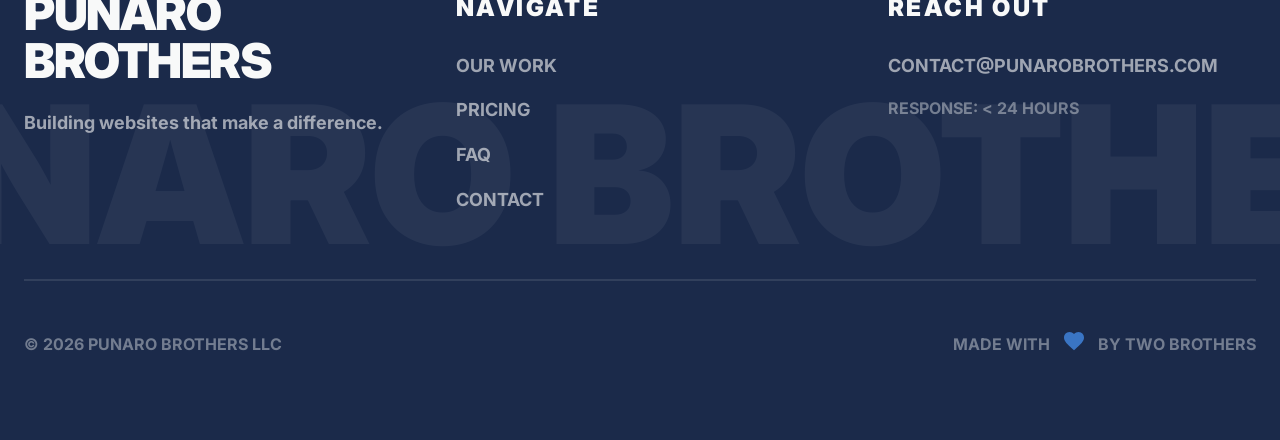
==== commit 04cb42af: "Fix bio card layout and use larger square profile photos" ====
--- a/index.html
+++ b/index.html
@@ -146,33 +146,32 @@
       <strong>make a difference</strong>.
     </p>
 
-<div class="bio__grid">
-  <div class="bio__card animate-on-scroll delay-100">
-    <div class="bio__card-header">
-      <img src="assets/derek.jpg" alt="Derek" class="bio__card-img" />
-      <div>
-        <h3 class="bio__card-name">DEREK</h3>
-        <p class="bio__card-role">Developer & Designer</p>
-      </div>
-    </div>
-
-    <p class="bio__card-desc">Plans, designs, and builds every site from the ground up — from wireframes to pixel-perfect code. Focused on clean interfaces, fast performance, and modern web standards.</p>
-    <div class="bio__card-line animate-line"></div>
-  </div>
-    </div>
-  <div class="bio__card animate-on-scroll delay-200">
-    <div class="bio__card-header">
-      <img src="assets/michael.jpg" alt="Michael" class="bio__card-img" />
-      <div>
-        <h3 class="bio__card-name">MICHAEL</h3>
-        <p class="bio__card-role">Strategy & Operations</p>
-      </div>
-    </div>
-    <p class="bio__card-desc">Keeps every project on track from first call to final launch. Handles client communication, timelines, and the business details so nothing falls through the cracks.</p>
-    <div class="bio__card-line animate-line"></div>
-    </div>
-
-  </div>
+    <div class="bio__grid">
+      <div class="bio__card animate-on-scroll delay-100">
+        <div class="bio__card-header">
+          <img src="assets/derek.jpg" alt="Derek" class="bio__card-img" />
+          <div>
+            <h3 class="bio__card-name">DEREK</h3>
+            <p class="bio__card-role">Developer & Designer</p>
+          </div>
+        </div>
+
+        <p class="bio__card-desc">Plans, designs, and builds every site from the ground up — from wireframes to pixel-perfect code. Focused on clean interfaces, fast performance, and modern web standards.</p>
+        <div class="bio__card-line animate-line"></div>
+      </div>
+
+      <div class="bio__card animate-on-scroll delay-200">
+        <div class="bio__card-header">
+          <img src="assets/michael.jpg" alt="Michael" class="bio__card-img" />
+          <div>
+            <h3 class="bio__card-name">MICHAEL</h3>
+            <p class="bio__card-role">Strategy & Operations</p>
+          </div>
+        </div>
+        <p class="bio__card-desc">Keeps every project on track from first call to final launch. Handles client communication, timelines, and the business details so nothing falls through the cracks.</p>
+        <div class="bio__card-line animate-line"></div>
+      </div>
+    </div>
 
 </section>
 
--- a/style.css
+++ b/style.css
@@ -524,16 +524,17 @@
 }
 .bio__card-header {
   display: flex;
-  align-items: center;
-  gap: 1rem;
-  margin-bottom: 1rem;
+  align-items: flex-start;
+  gap: 1.5rem;
+  margin-bottom: 1.5rem;
 }
 
 .bio__card-img {
-  width: 64px;
-  height: 64px;
-  border-radius: 50%;
+  width: clamp(96px, 9vw, 132px);
+  height: clamp(96px, 9vw, 132px);
+  border-radius: 8px;
   object-fit: cover;
+  flex-shrink: 0;
 }
 .bio__card-name {
   font-size: clamp(3rem, 6vw, 5rem);
@@ -1229,6 +1230,10 @@
   .hero__scroll { display: none; }
   .about__values { grid-template-columns: 1fr; }
   .bio__grid { grid-template-columns: 1fr; gap: 3rem; }
+  .bio__card-img {
+    width: 96px;
+    height: 96px;
+  }
 }
 
 @media (max-width: 480px) {
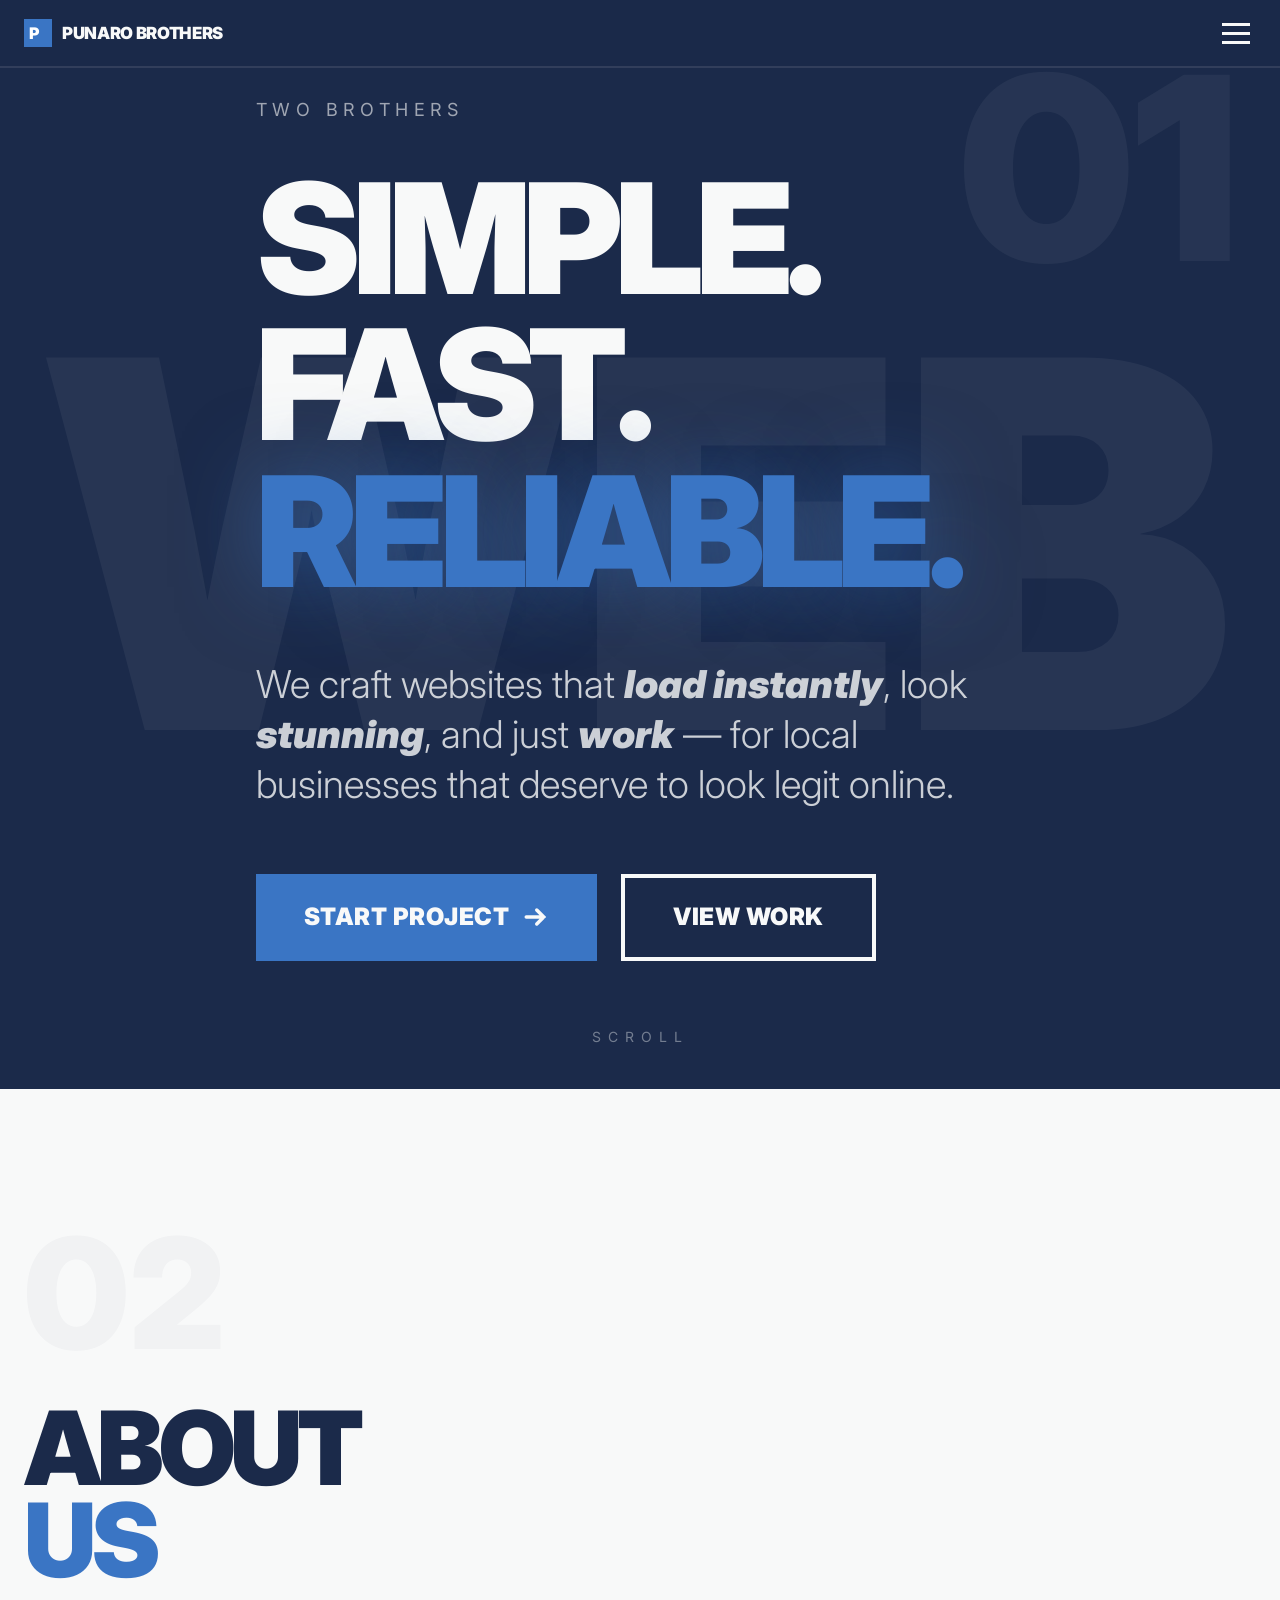
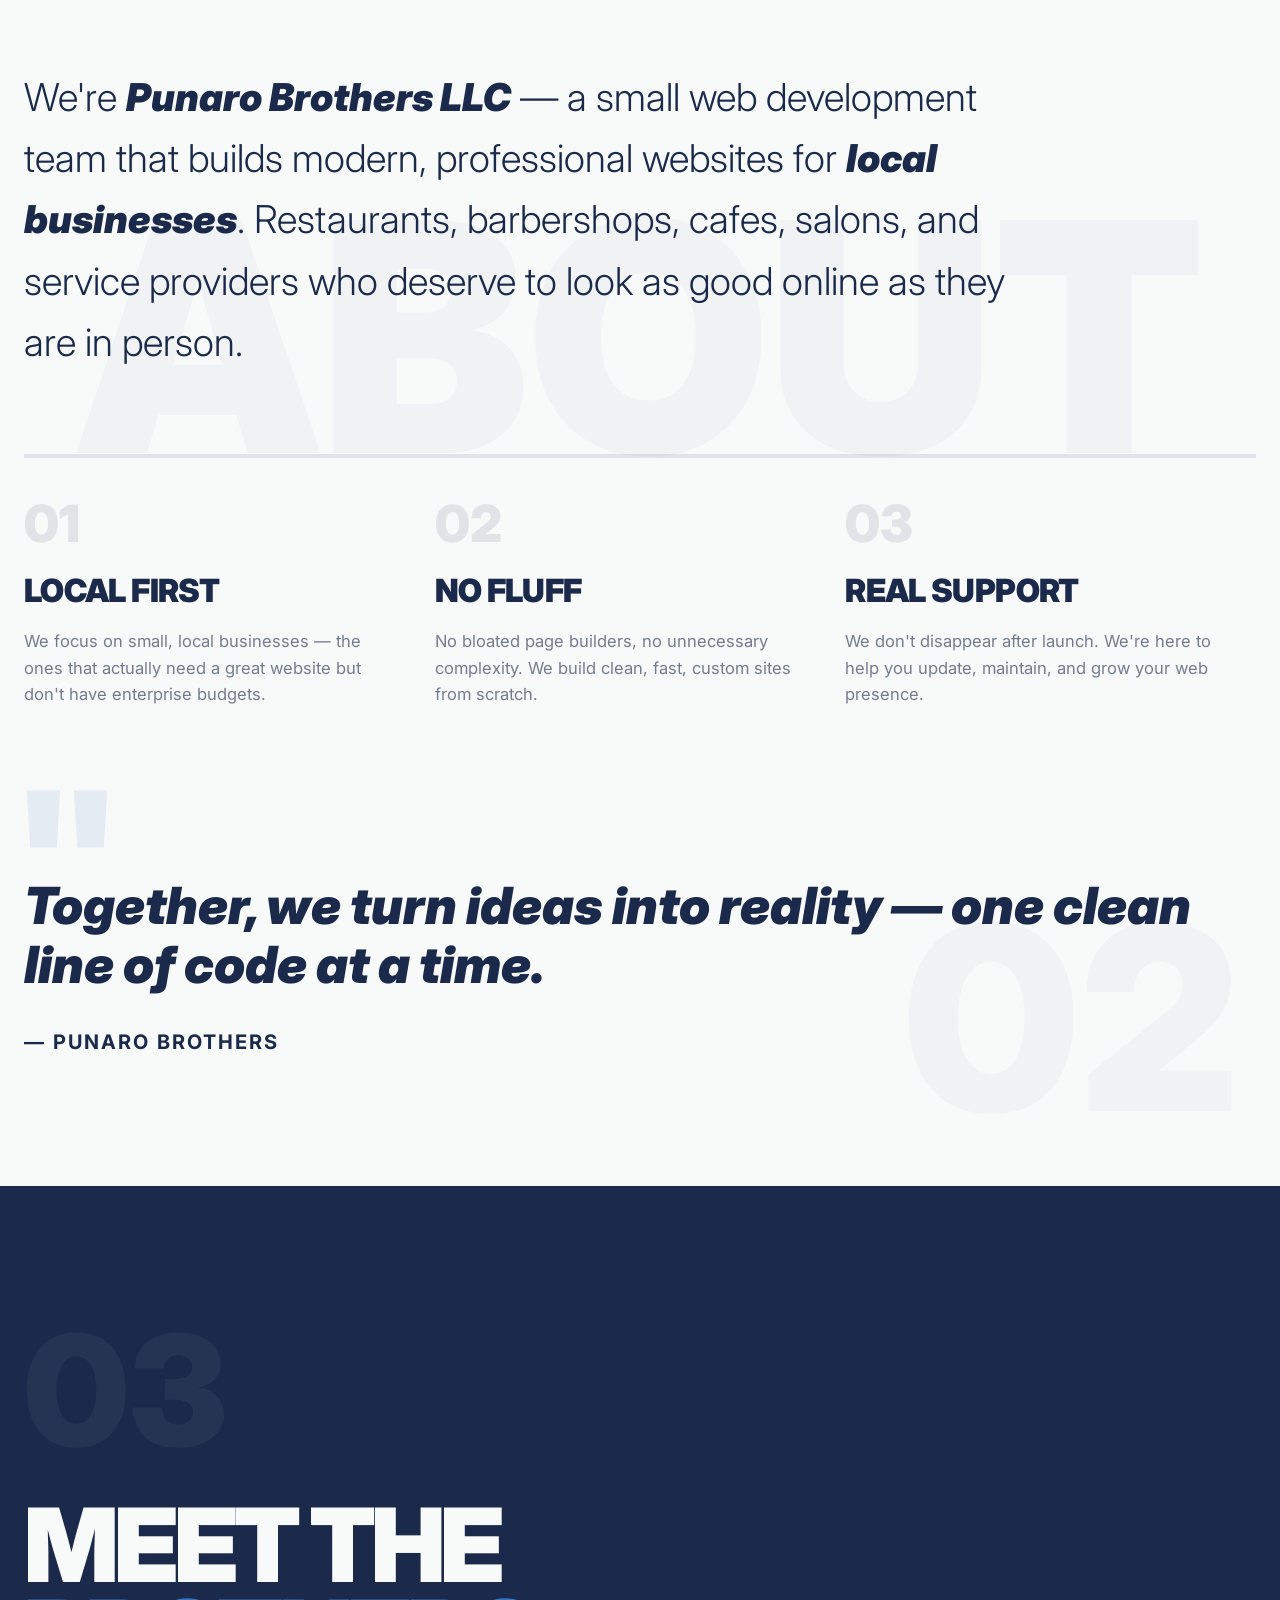
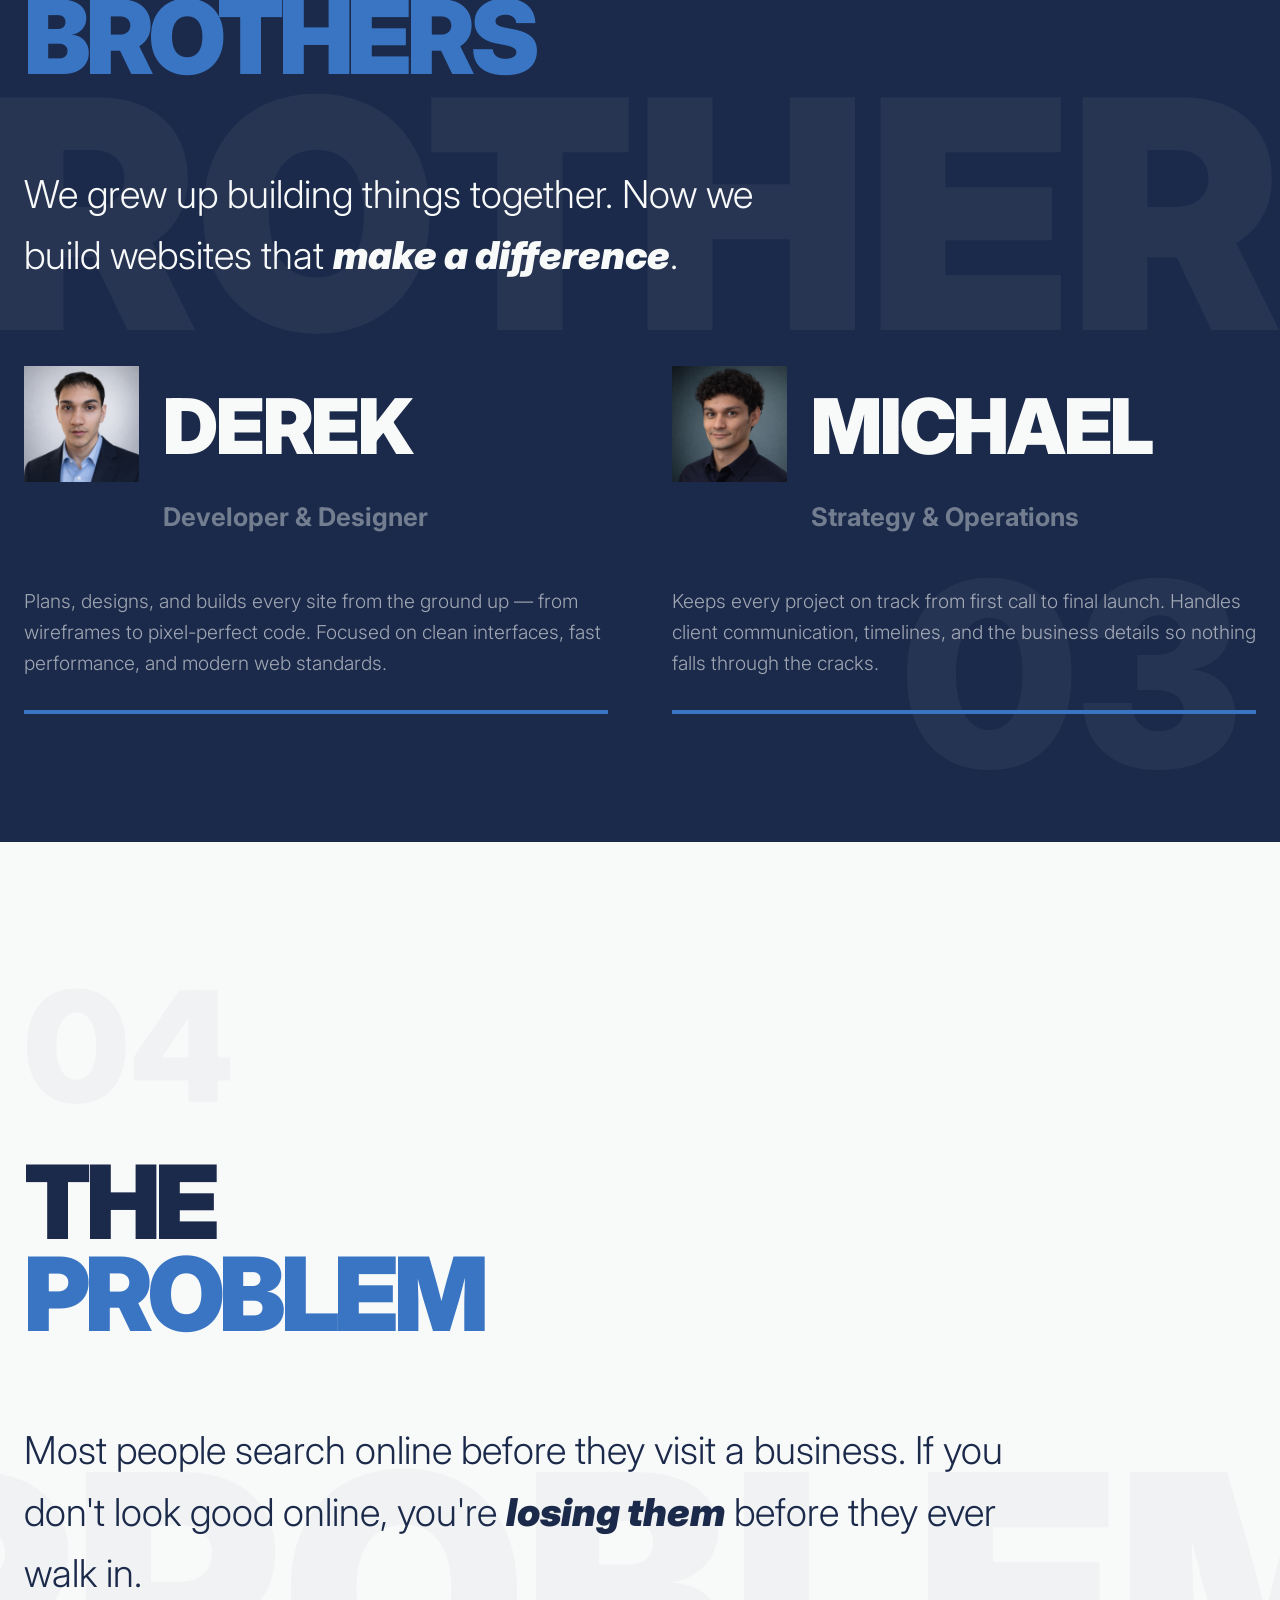
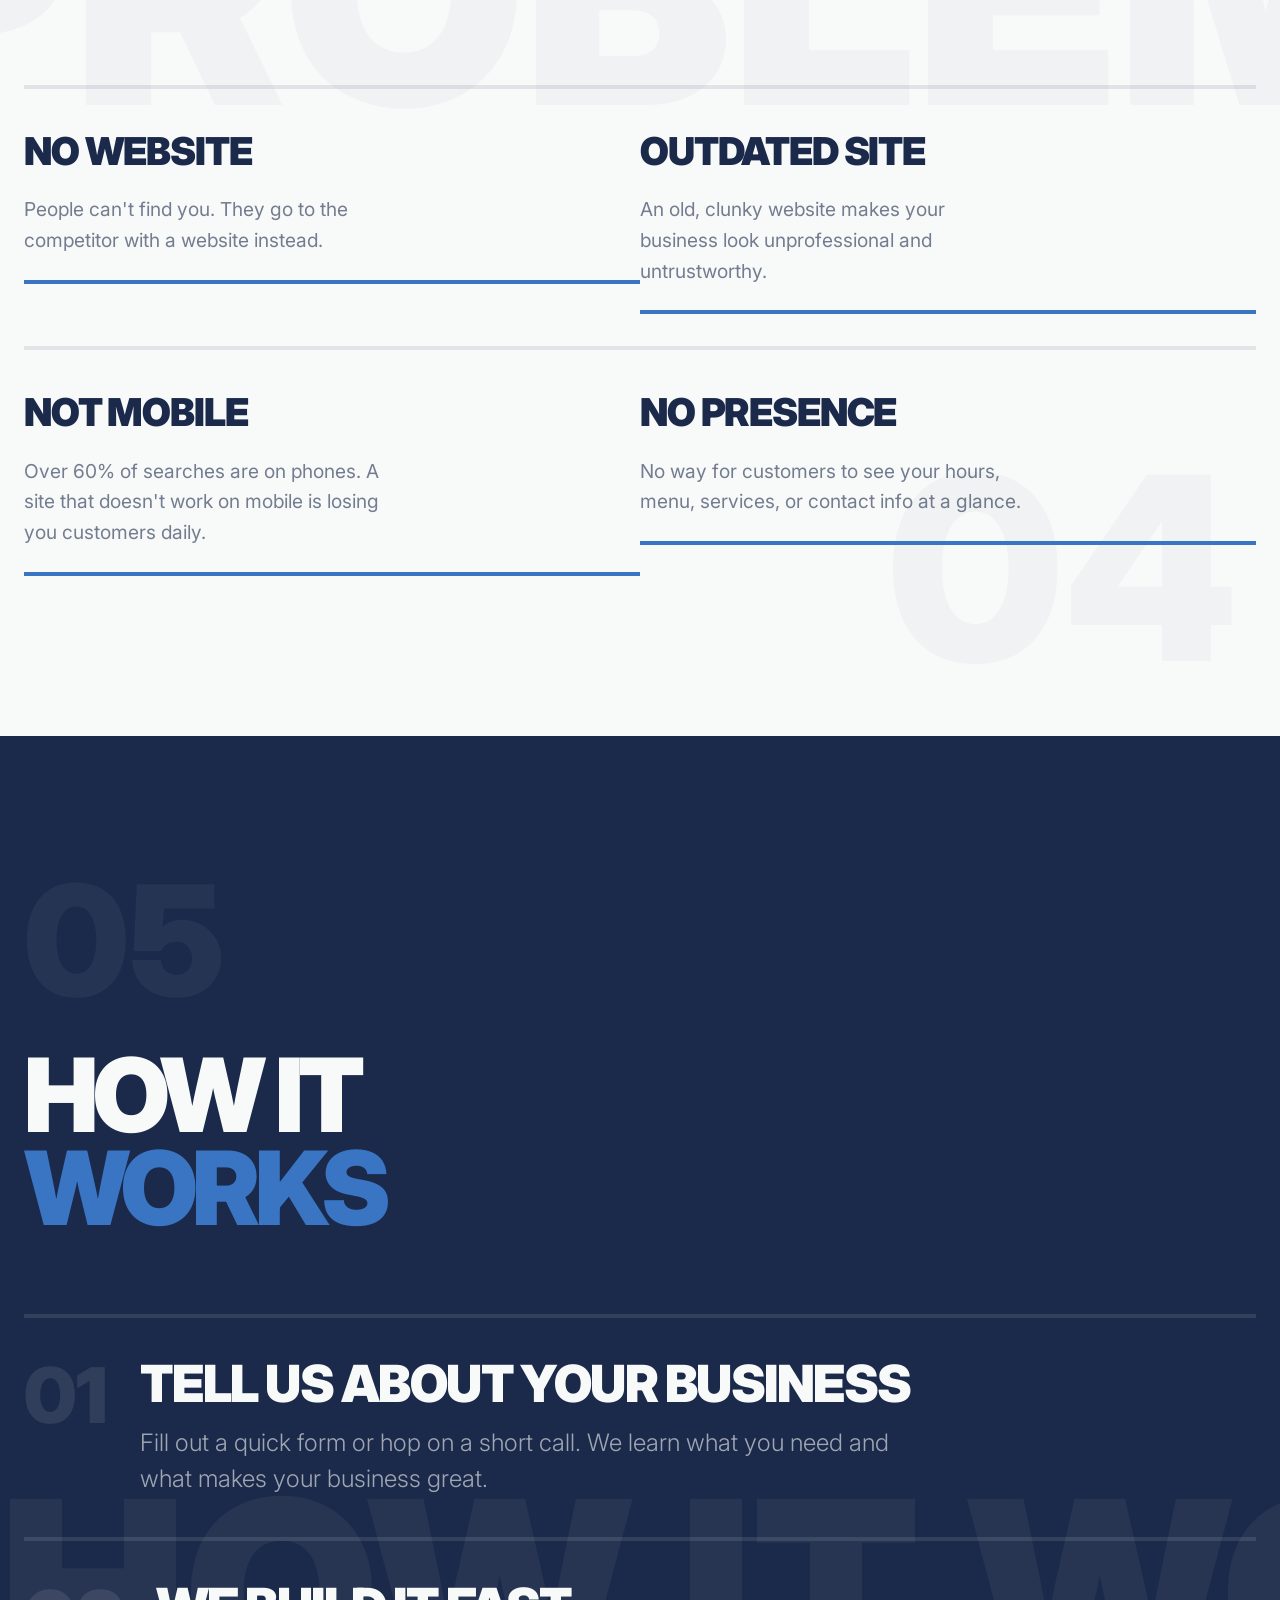
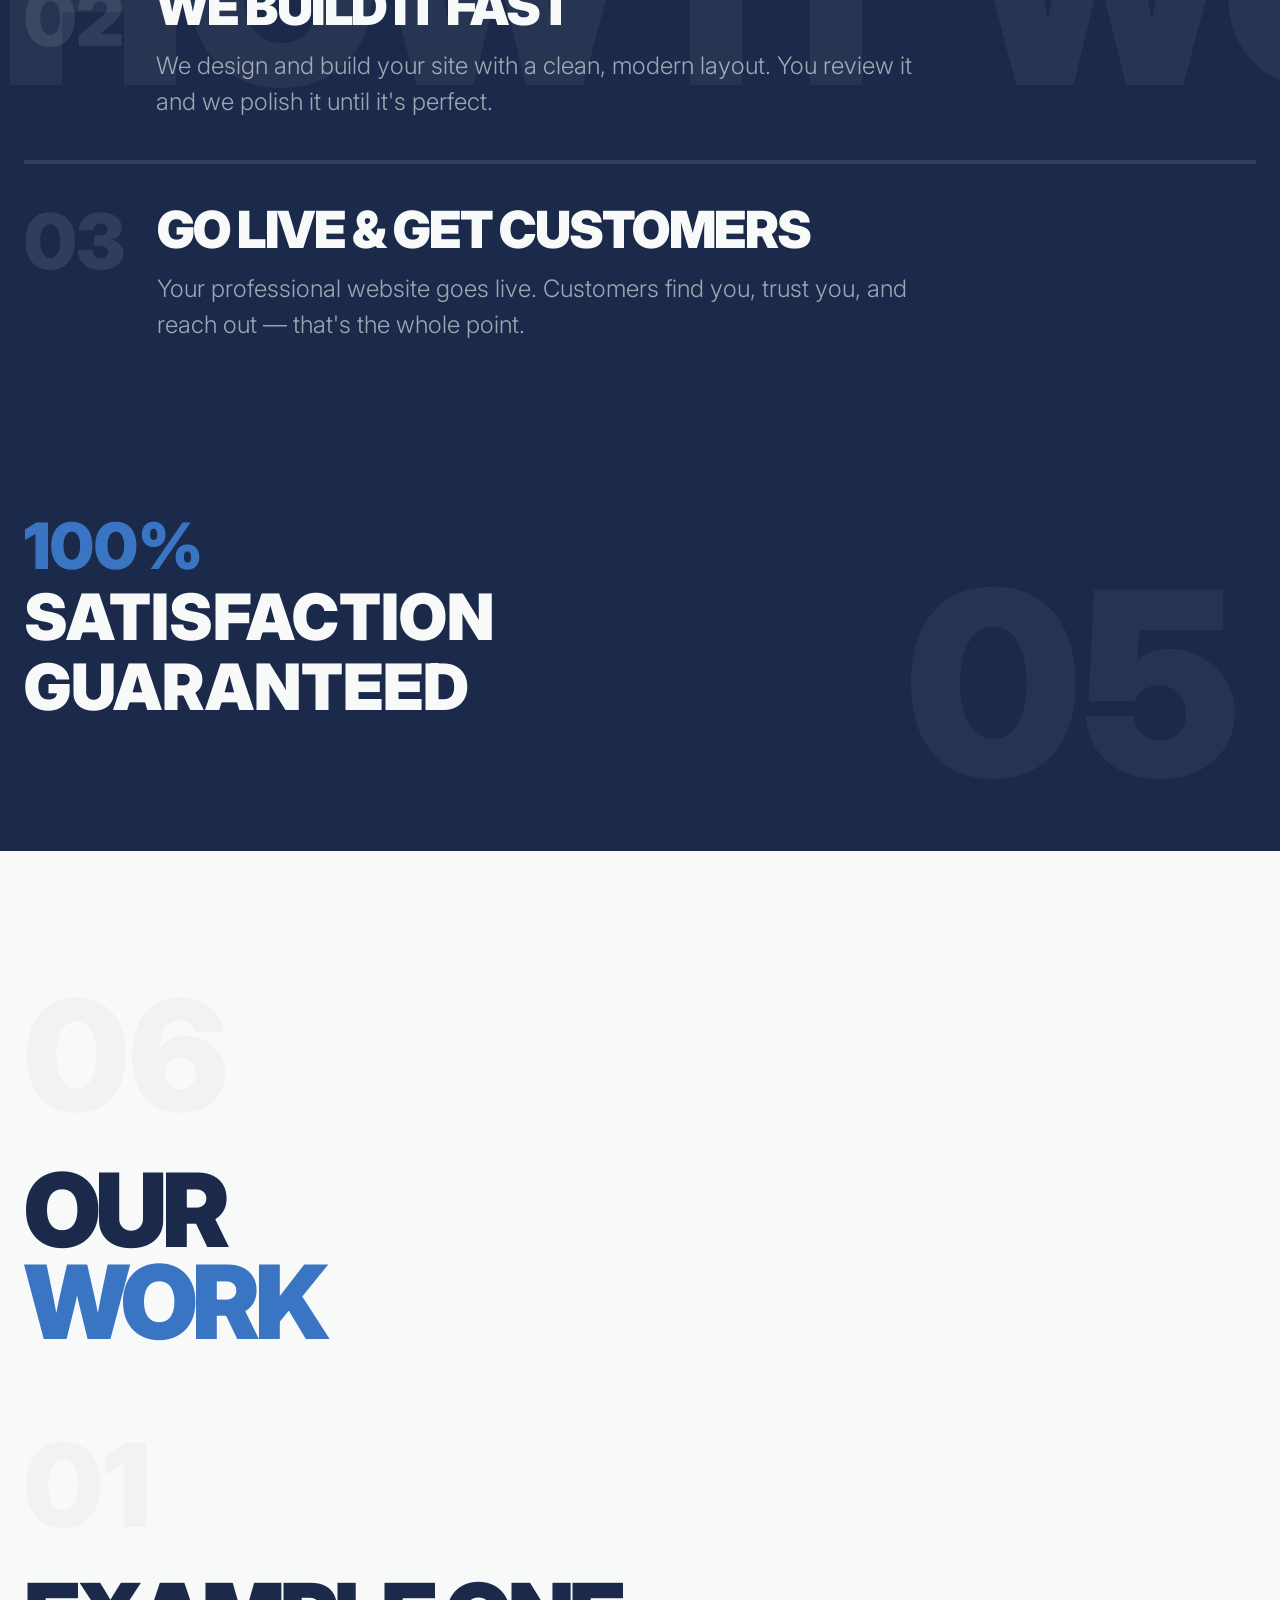
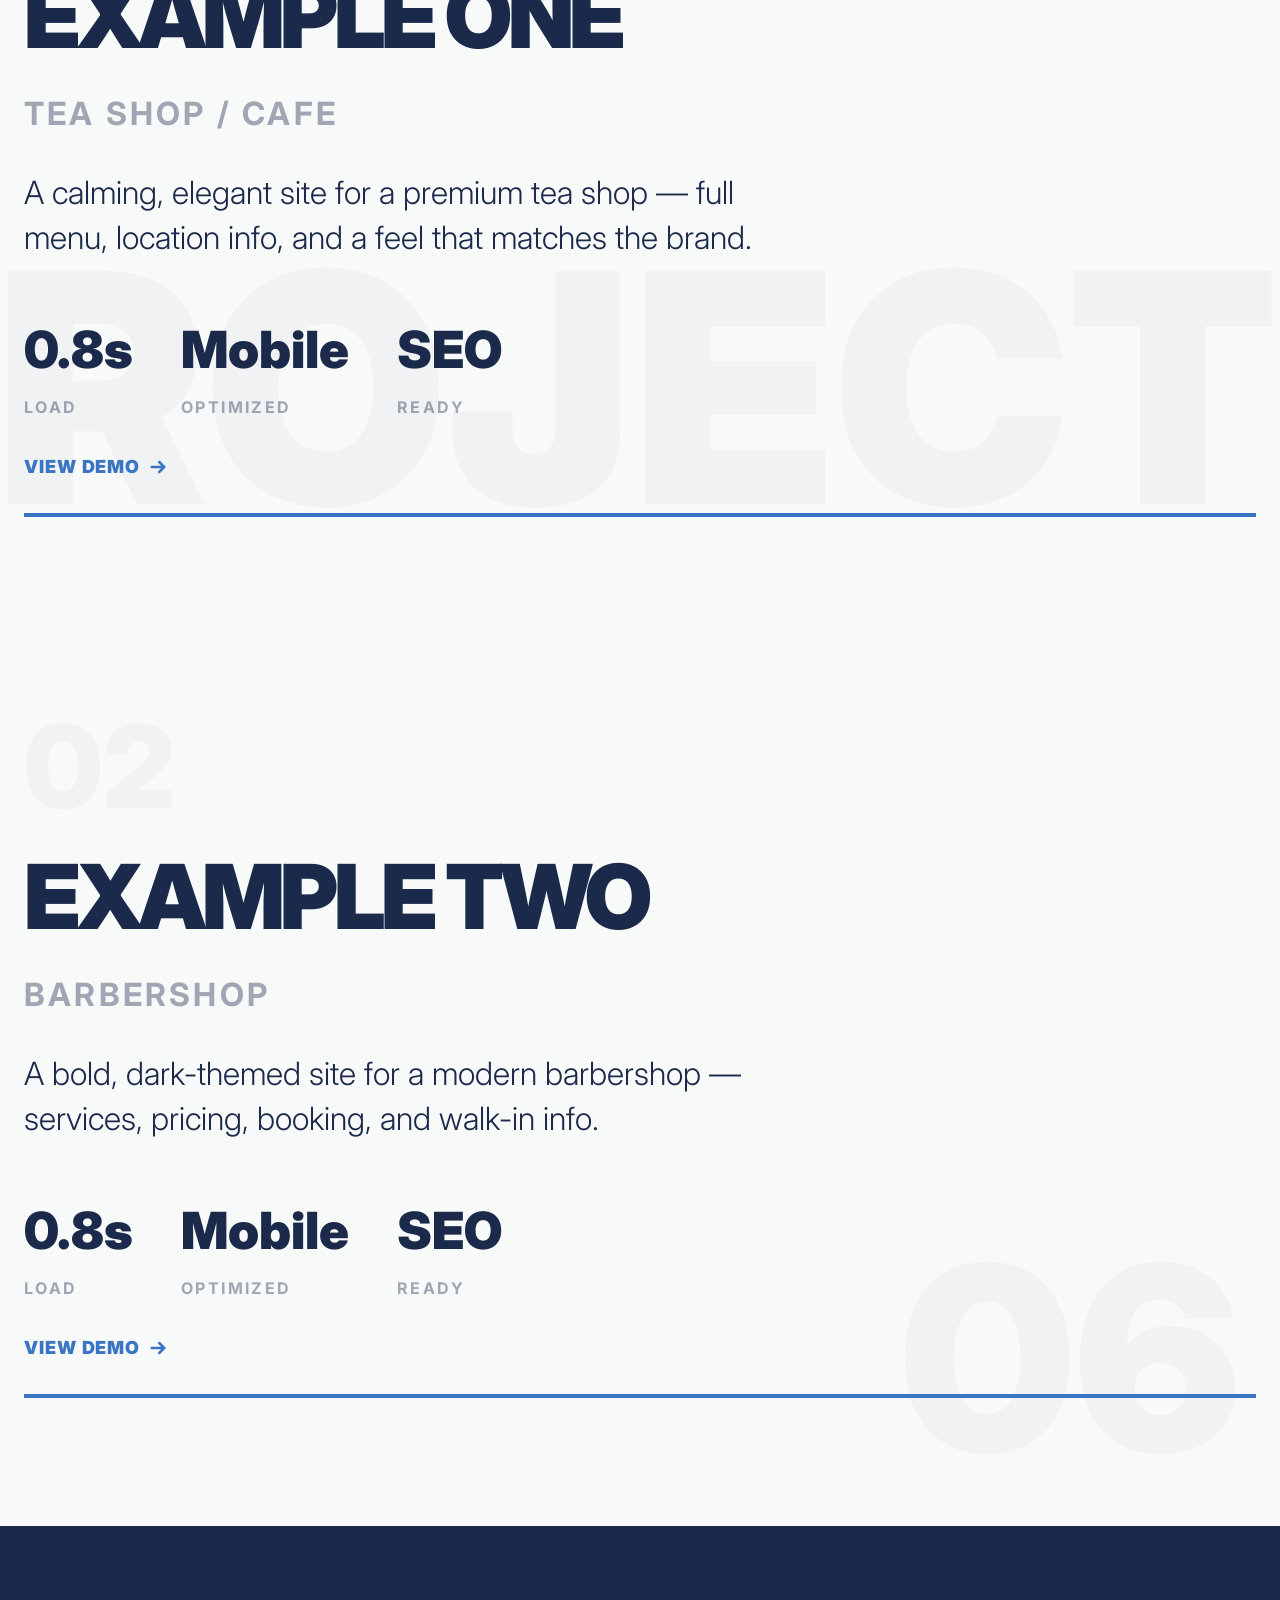
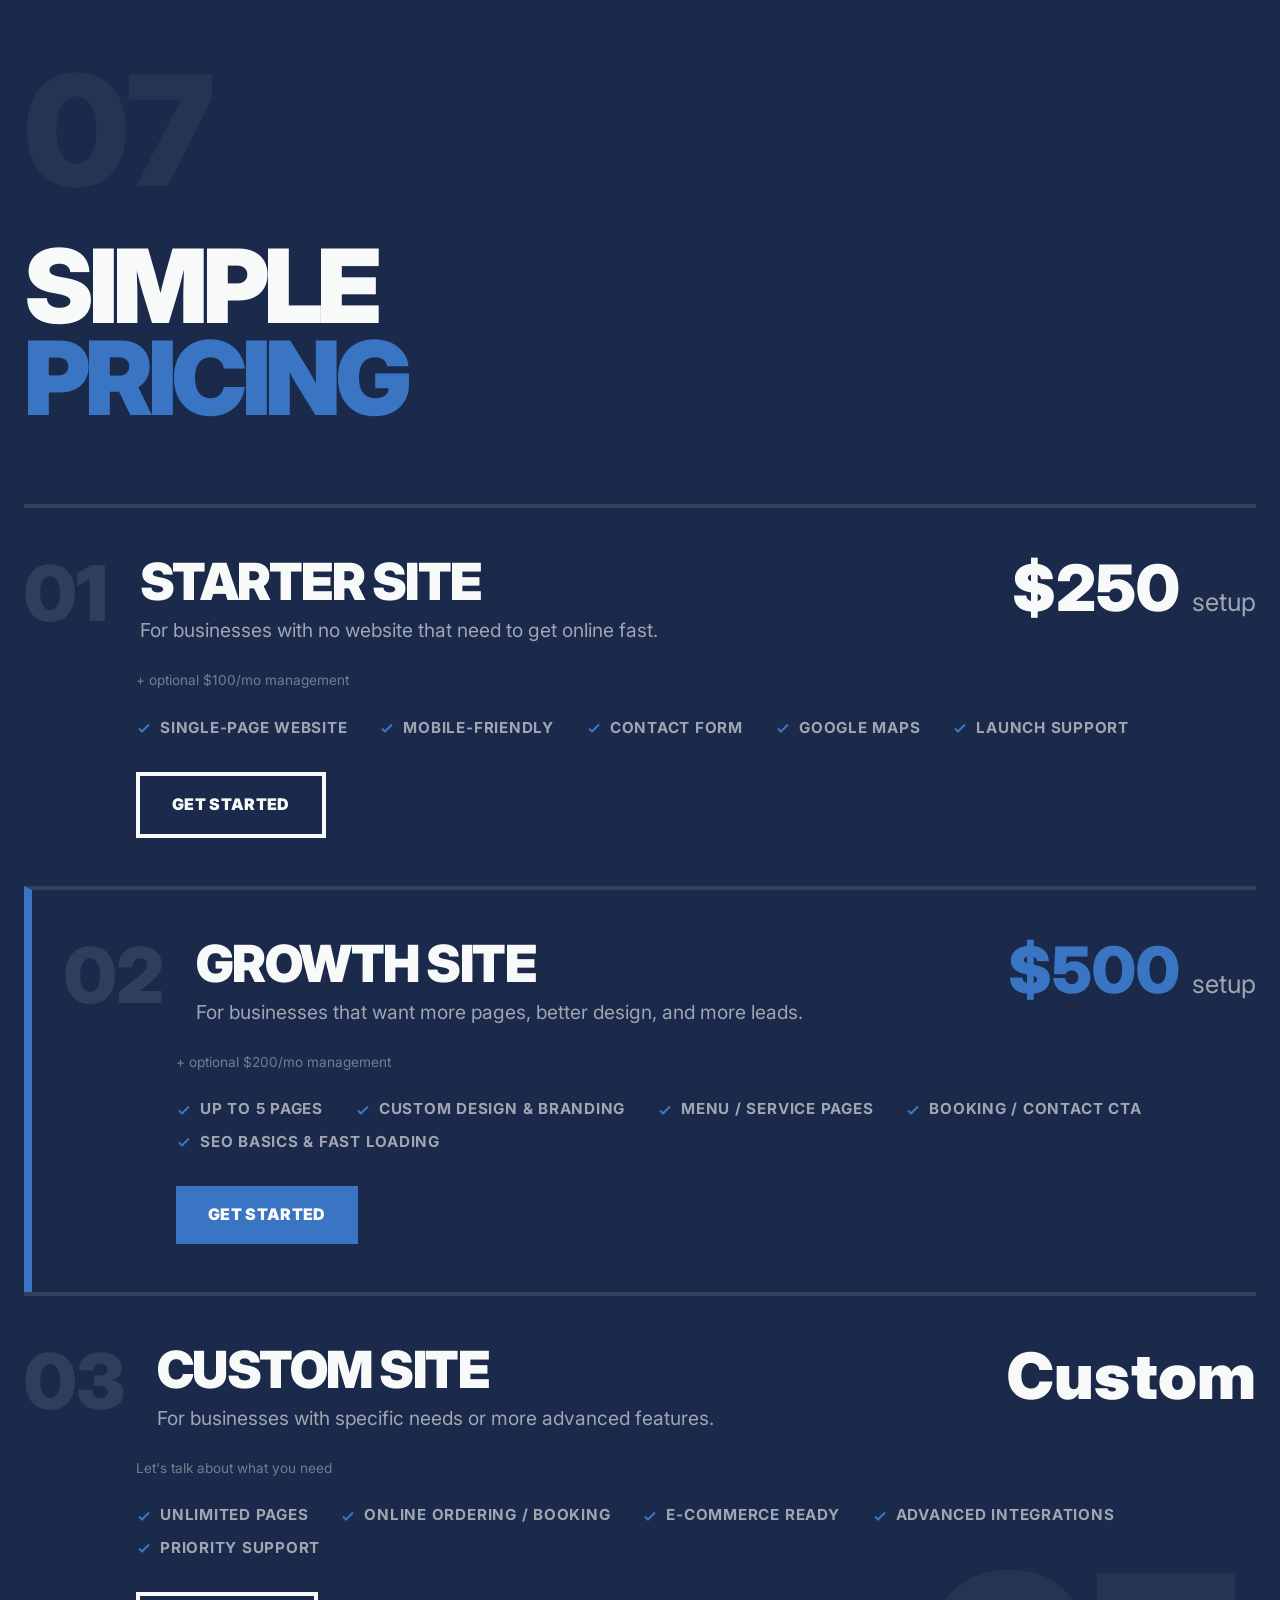
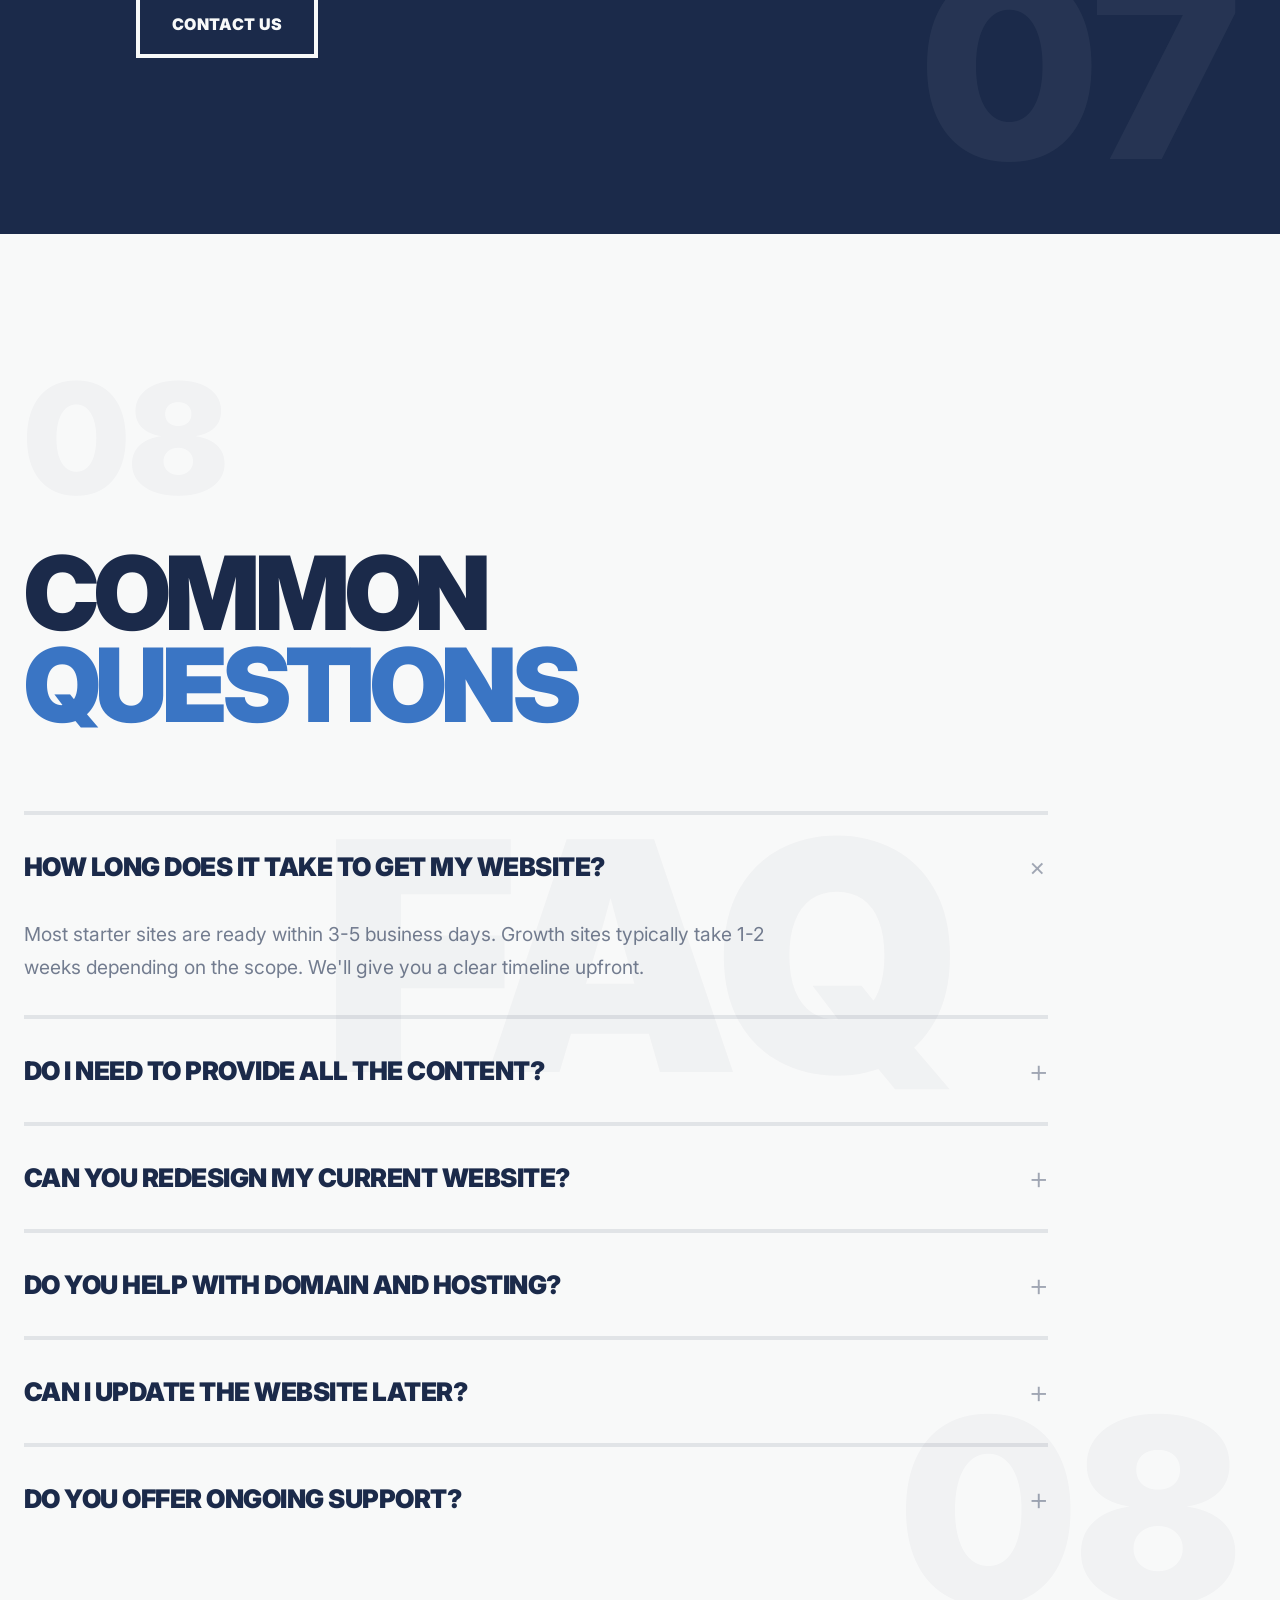
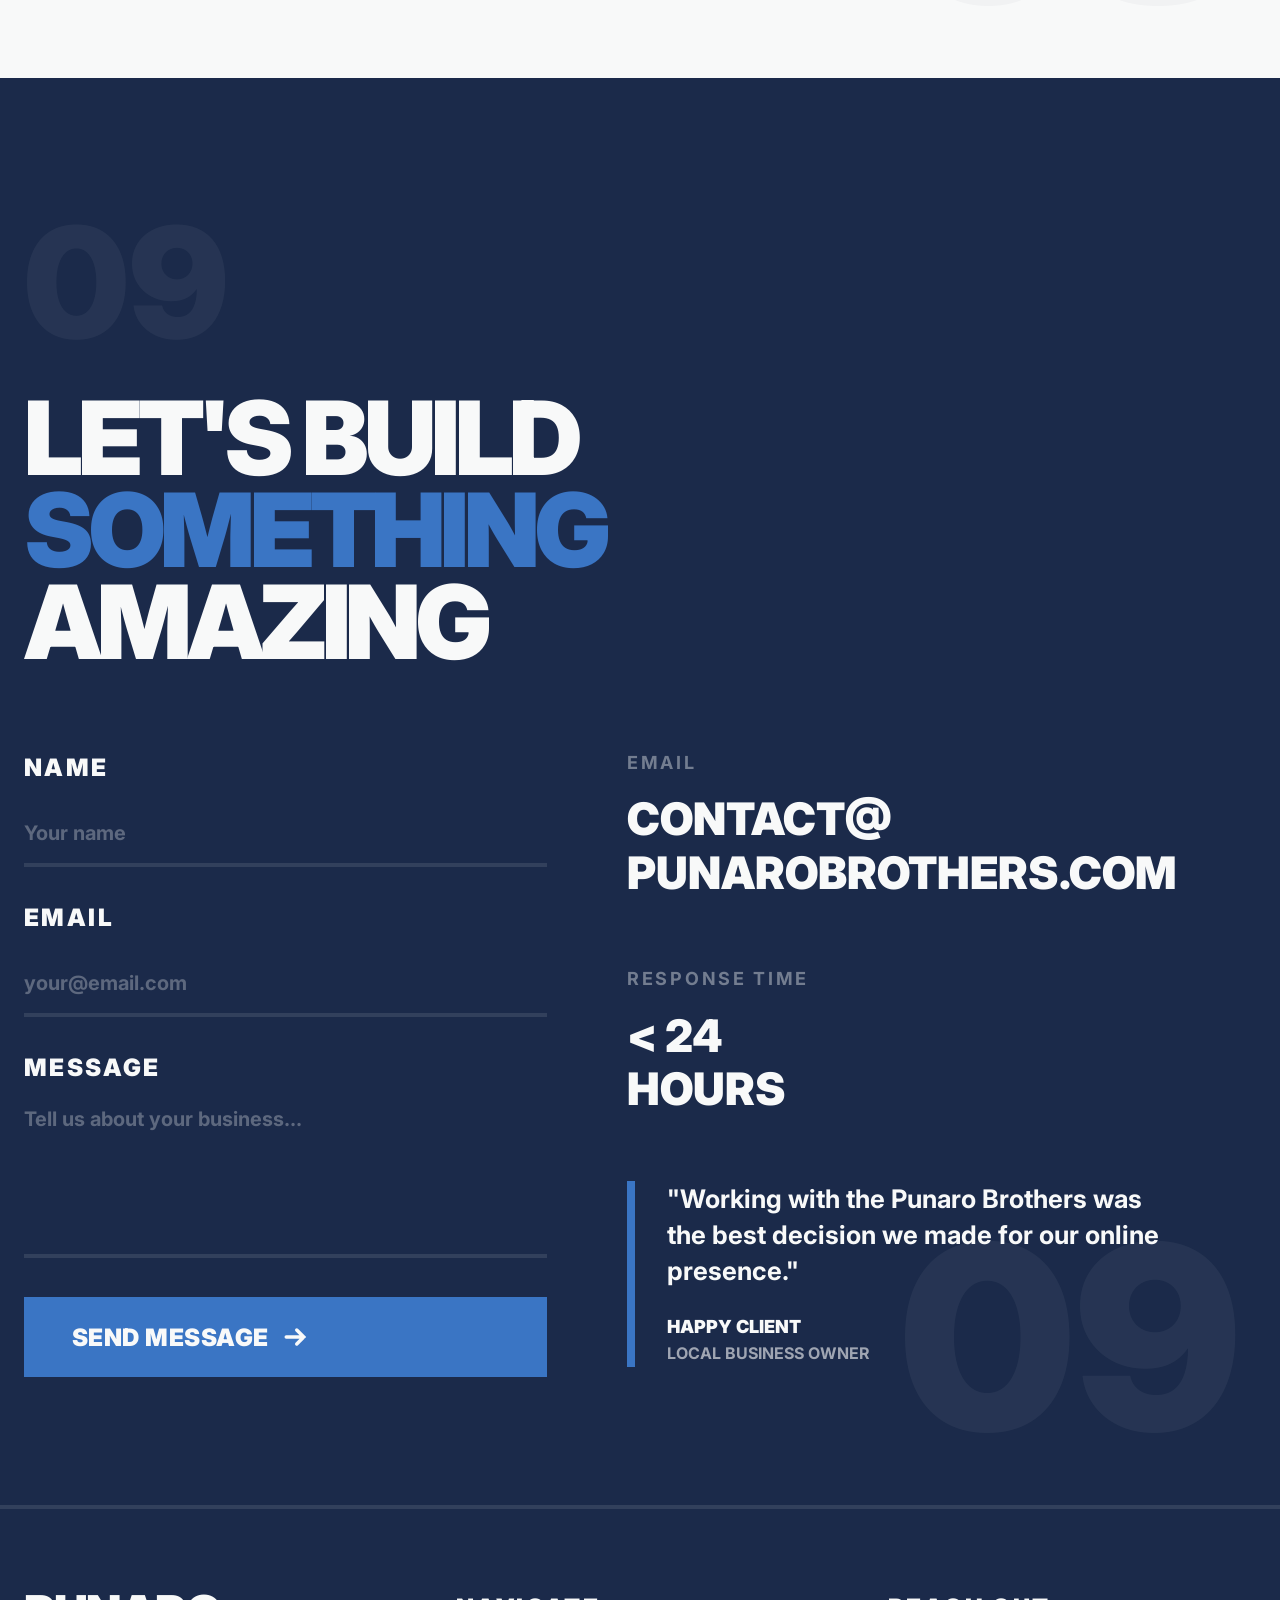
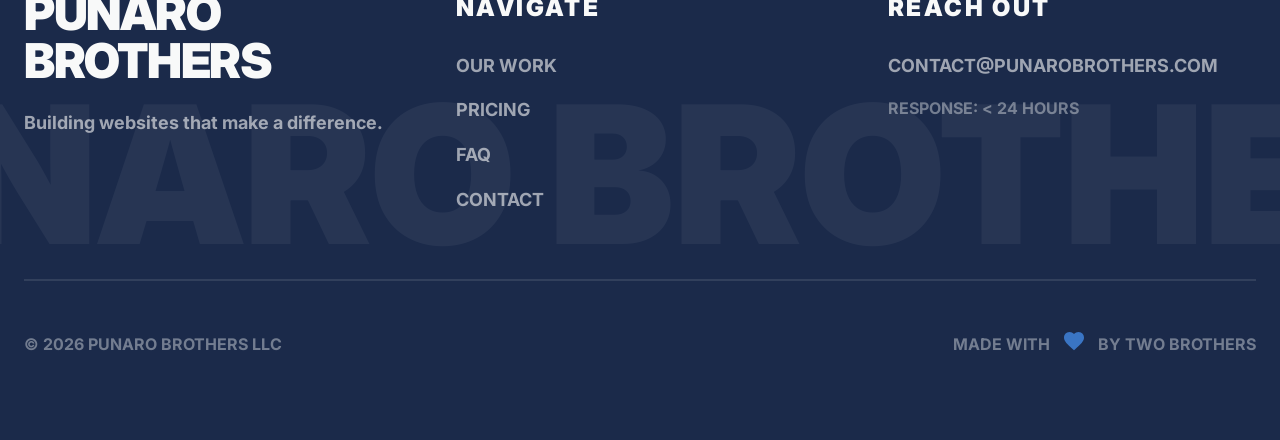
==== commit e9978608: "almost finished product" ====
--- a/index.html
+++ b/index.html
@@ -160,7 +160,7 @@
         <div class="bio__card-line animate-line"></div>
       </div>
 
-      <div class="bio__card animate-on-scroll delay-200">
+   <div class="bio__card animate-on-scroll delay-200">
         <div class="bio__card-header">
           <img src="assets/michael.jpg" alt="Michael" class="bio__card-img" />
           <div>
@@ -170,9 +170,6 @@
         </div>
         <p class="bio__card-desc">Keeps every project on track from first call to final launch. Handles client communication, timelines, and the business details so nothing falls through the cracks.</p>
         <div class="bio__card-line animate-line"></div>
-      </div>
-    </div>
-
 </section>
 
 <!-- ==================== SECTION: THE PROBLEM ==================== -->
@@ -287,7 +284,7 @@
       <!-- Jade Leaf Tea House -->
       <div class="portfolio__project animate-on-scroll">
         <div class="portfolio__project-number">01</div>
-        <div class="portfolio__project-title">JADE LEAF TEA HOUSE</div>
+        <div class="portfolio__project-title">EXAMPLE ONE</div>
         <div class="portfolio__project-category">Tea Shop / Cafe</div>
         <p class="portfolio__project-desc">A calming, elegant site for a premium tea shop — full menu, location info, and a feel that matches the brand.</p>
         <div class="portfolio__project-stats">
@@ -314,12 +311,12 @@
       <!-- Razor & Co. Barbershop -->
       <div class="portfolio__project animate-on-scroll">
         <div class="portfolio__project-number">02</div>
-        <div class="portfolio__project-title">RAZOR &amp; CO.</div>
+        <div class="portfolio__project-title">EXAMPLE TWO</div>
         <div class="portfolio__project-category">Barbershop</div>
         <p class="portfolio__project-desc">A bold, dark-themed site for a modern barbershop — services, pricing, booking, and walk-in info.</p>
         <div class="portfolio__project-stats">
           <div>
-            <div class="portfolio__stat-value">1.0s</div>
+            <div class="portfolio__stat-value">0.8s</div>
             <div class="portfolio__stat-label">LOAD</div>
           </div>
           <div>
--- a/style.css
+++ b/style.css
@@ -532,8 +532,9 @@
 .bio__card-img {
   width: clamp(96px, 9vw, 132px);
   height: clamp(96px, 9vw, 132px);
-  border-radius: 8px;
+  border-radius: 0;
   object-fit: cover;
+  object-position:center top;;
   flex-shrink: 0;
 }
 .bio__card-name {
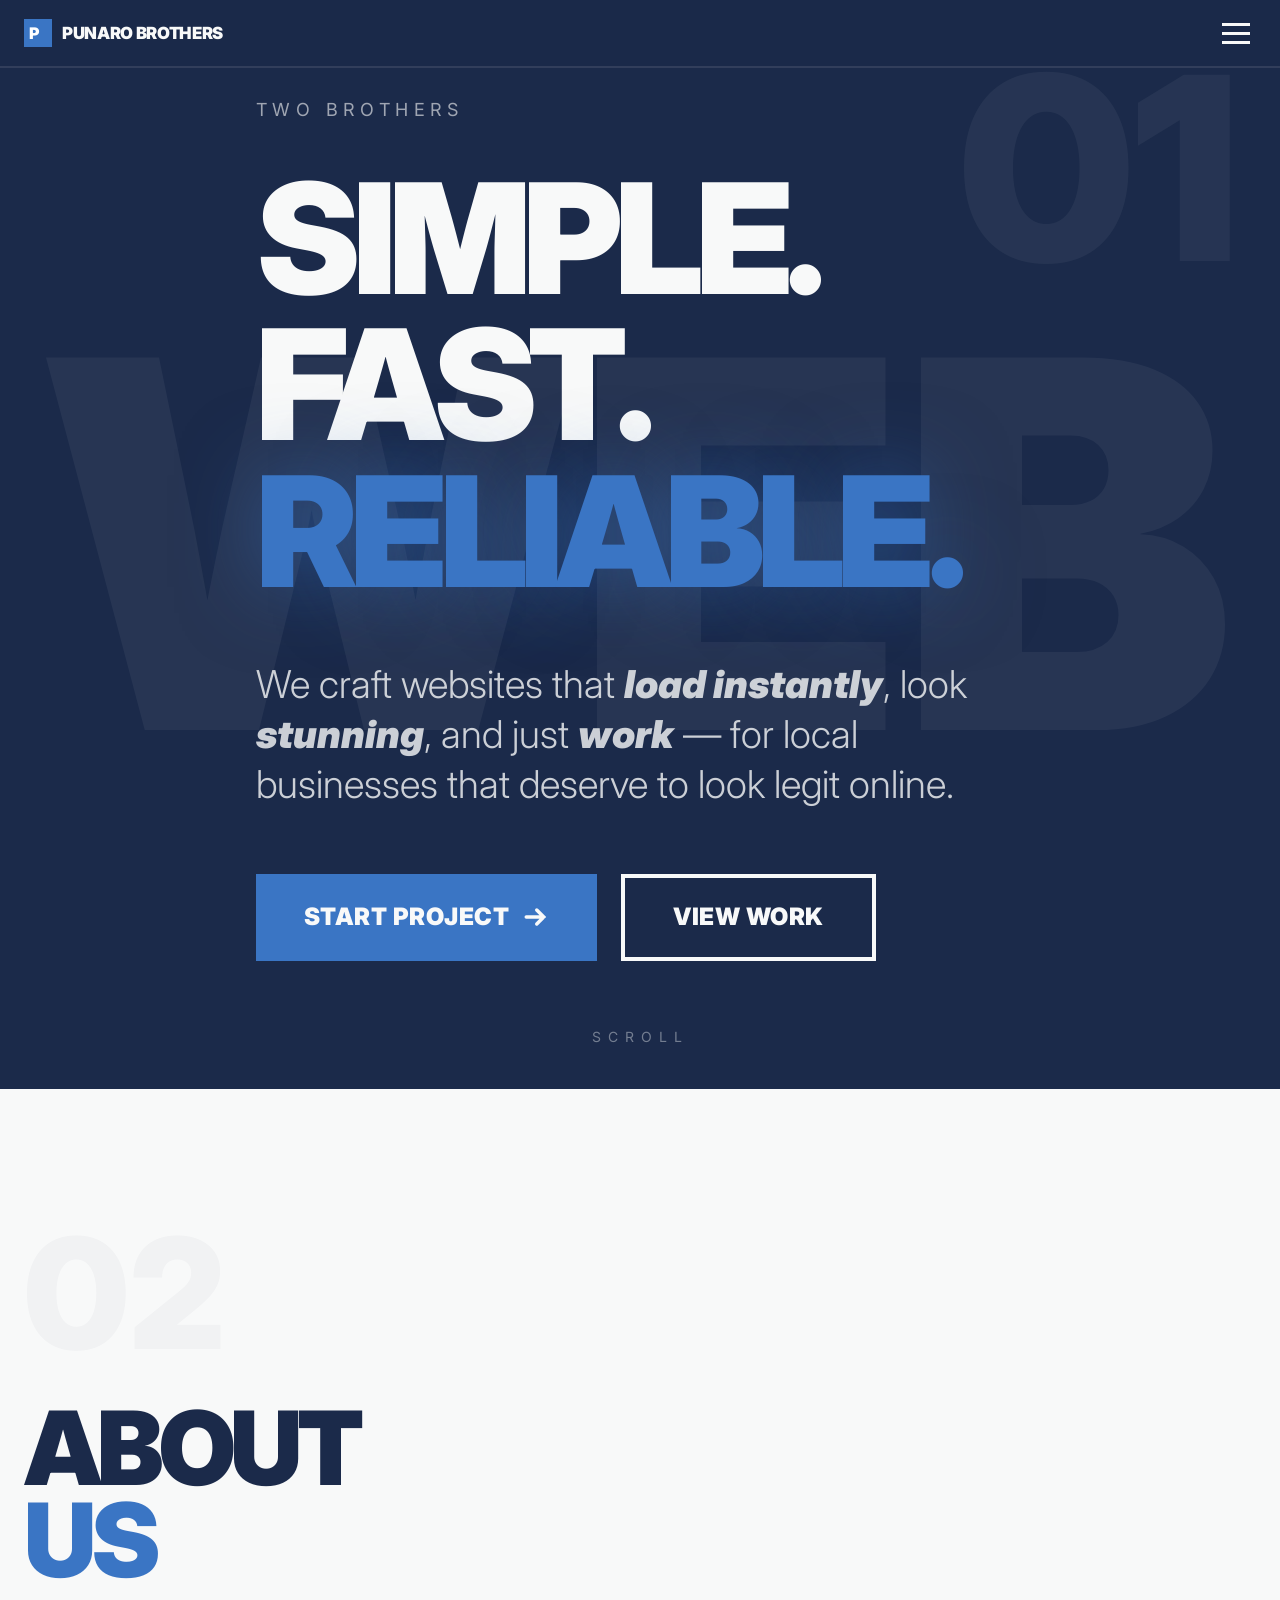
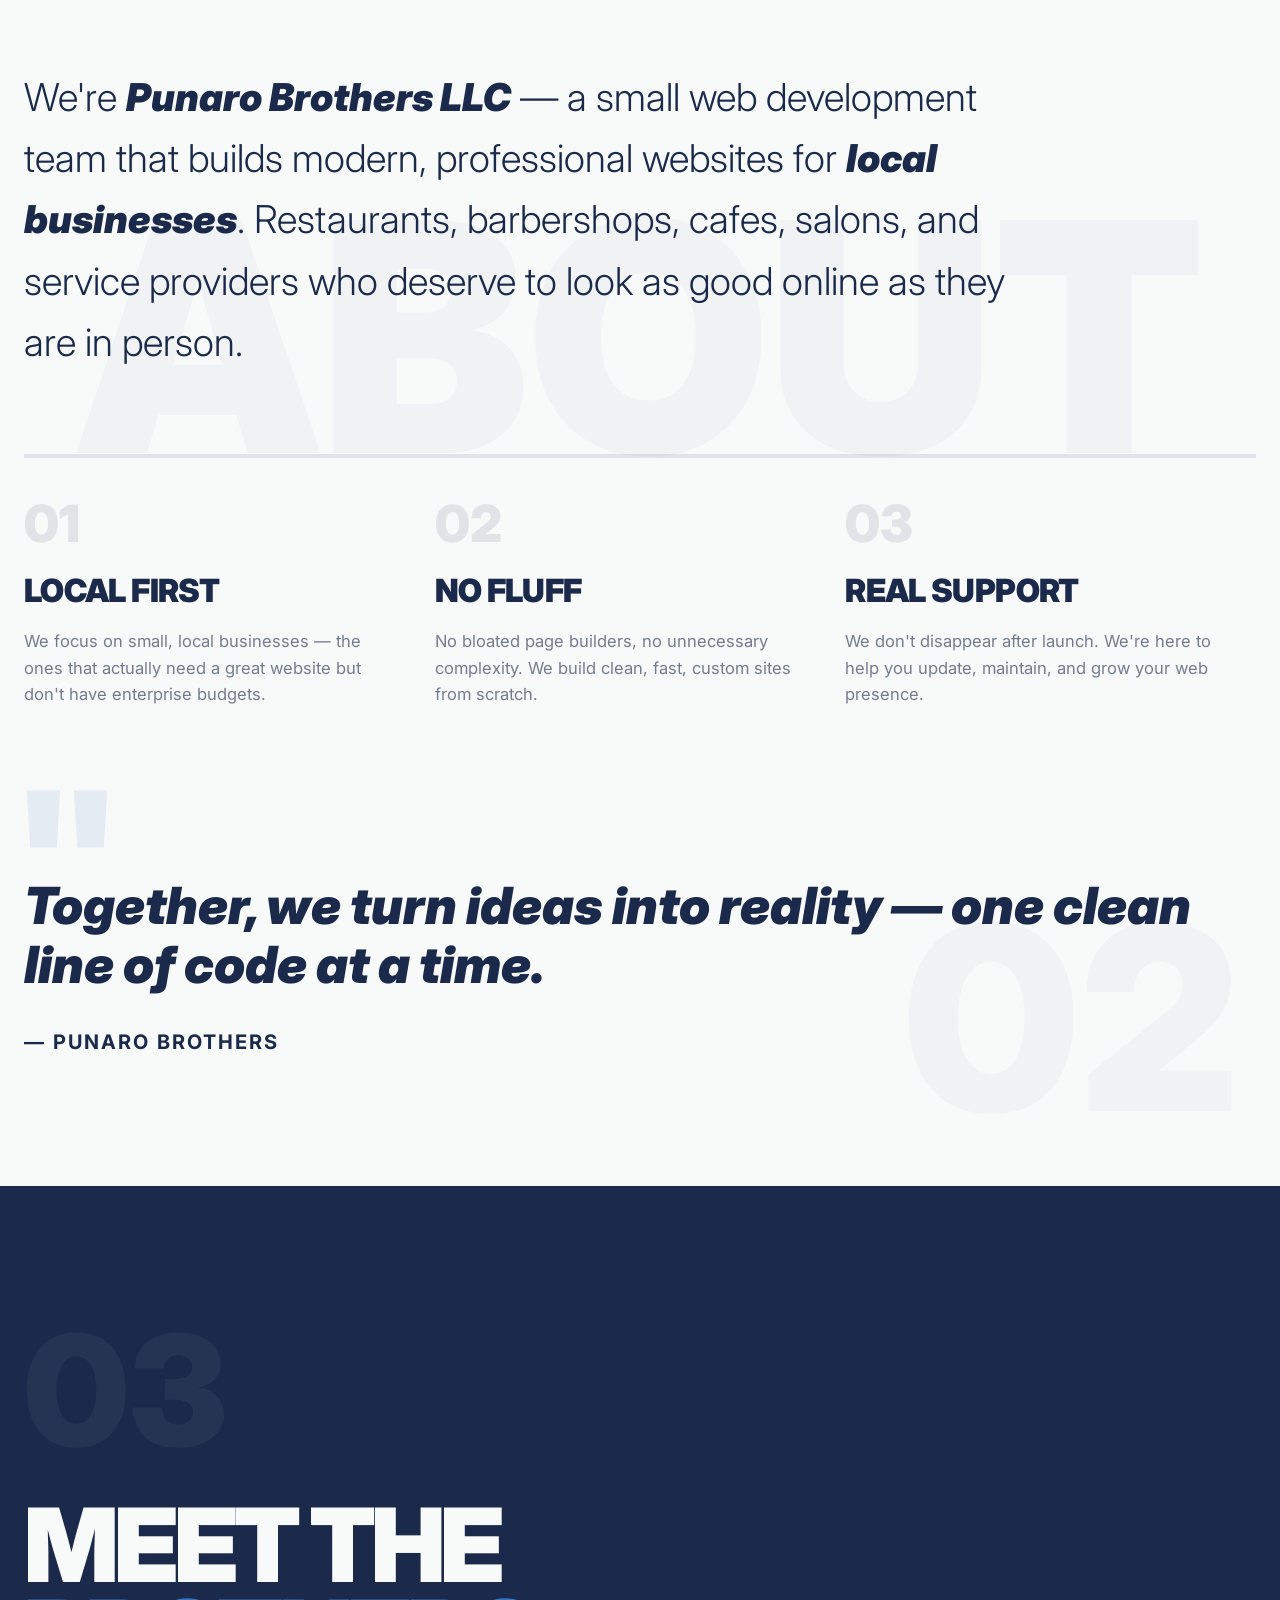
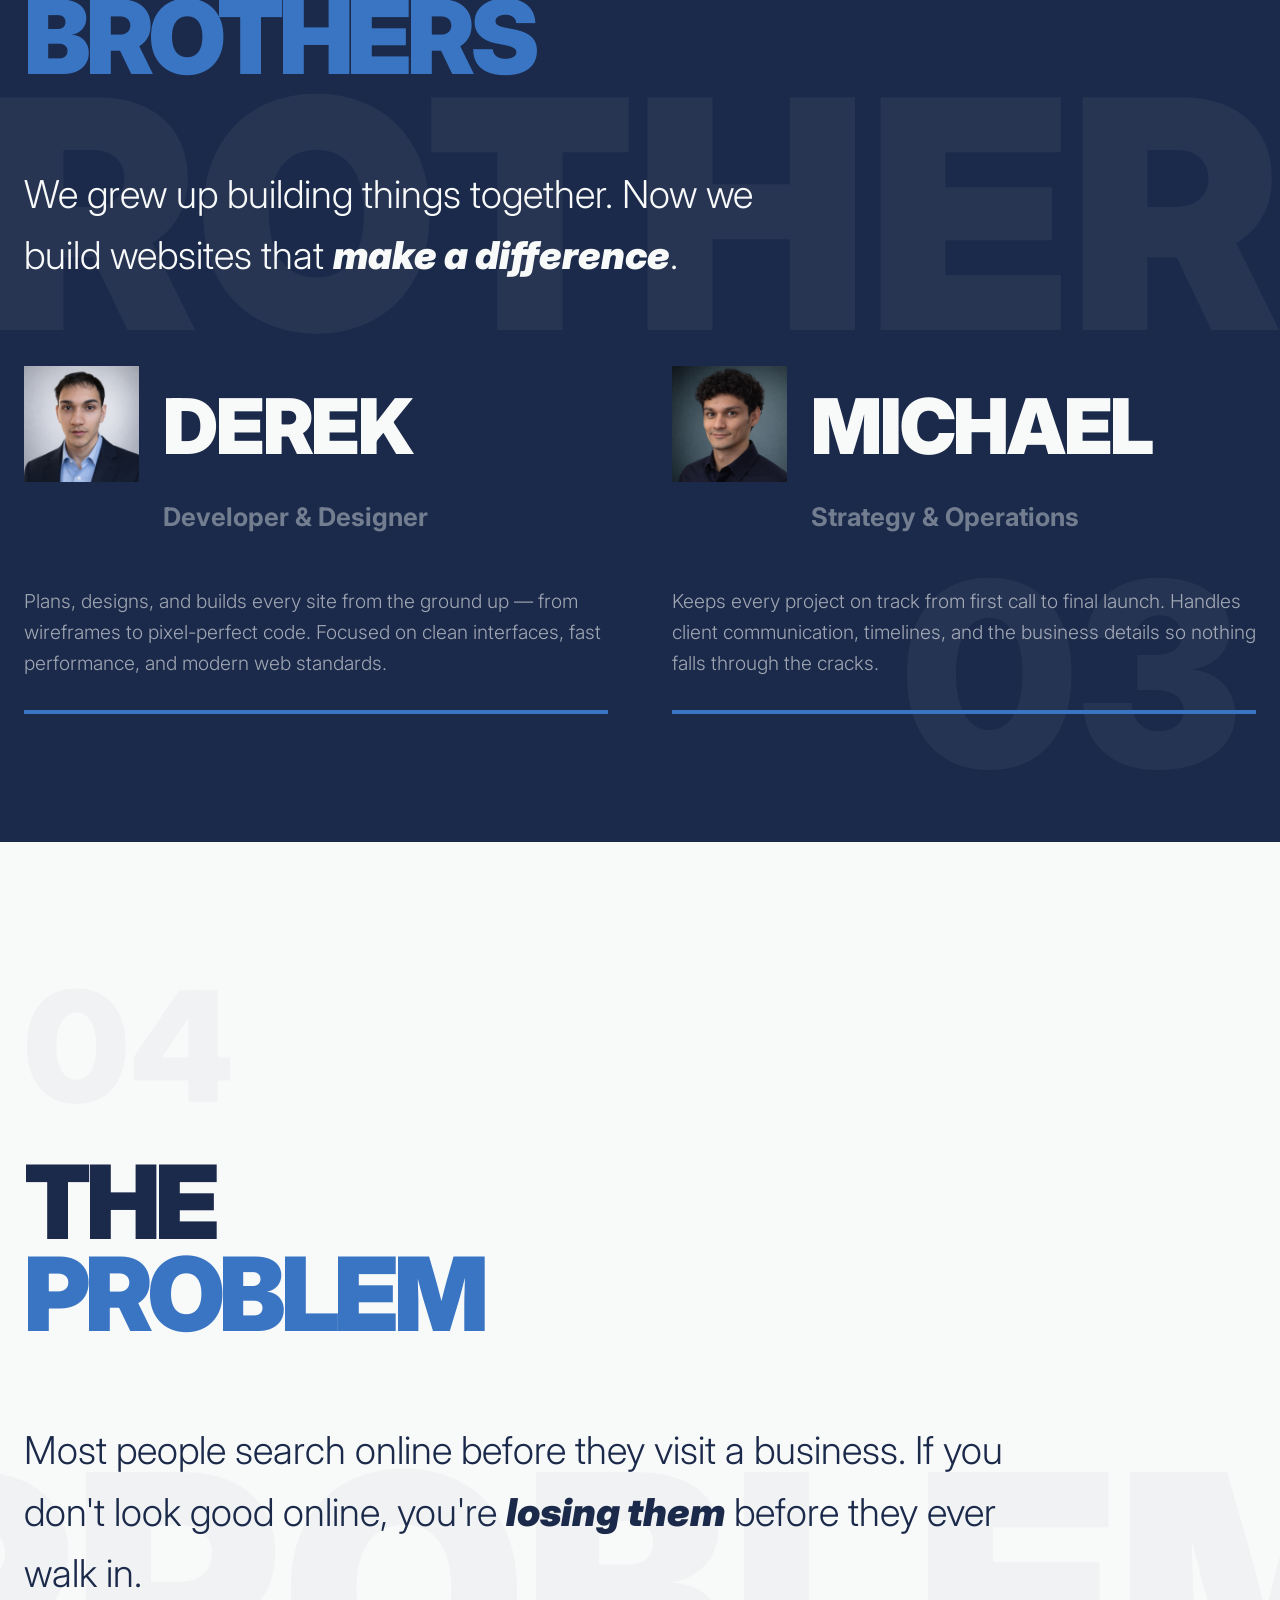
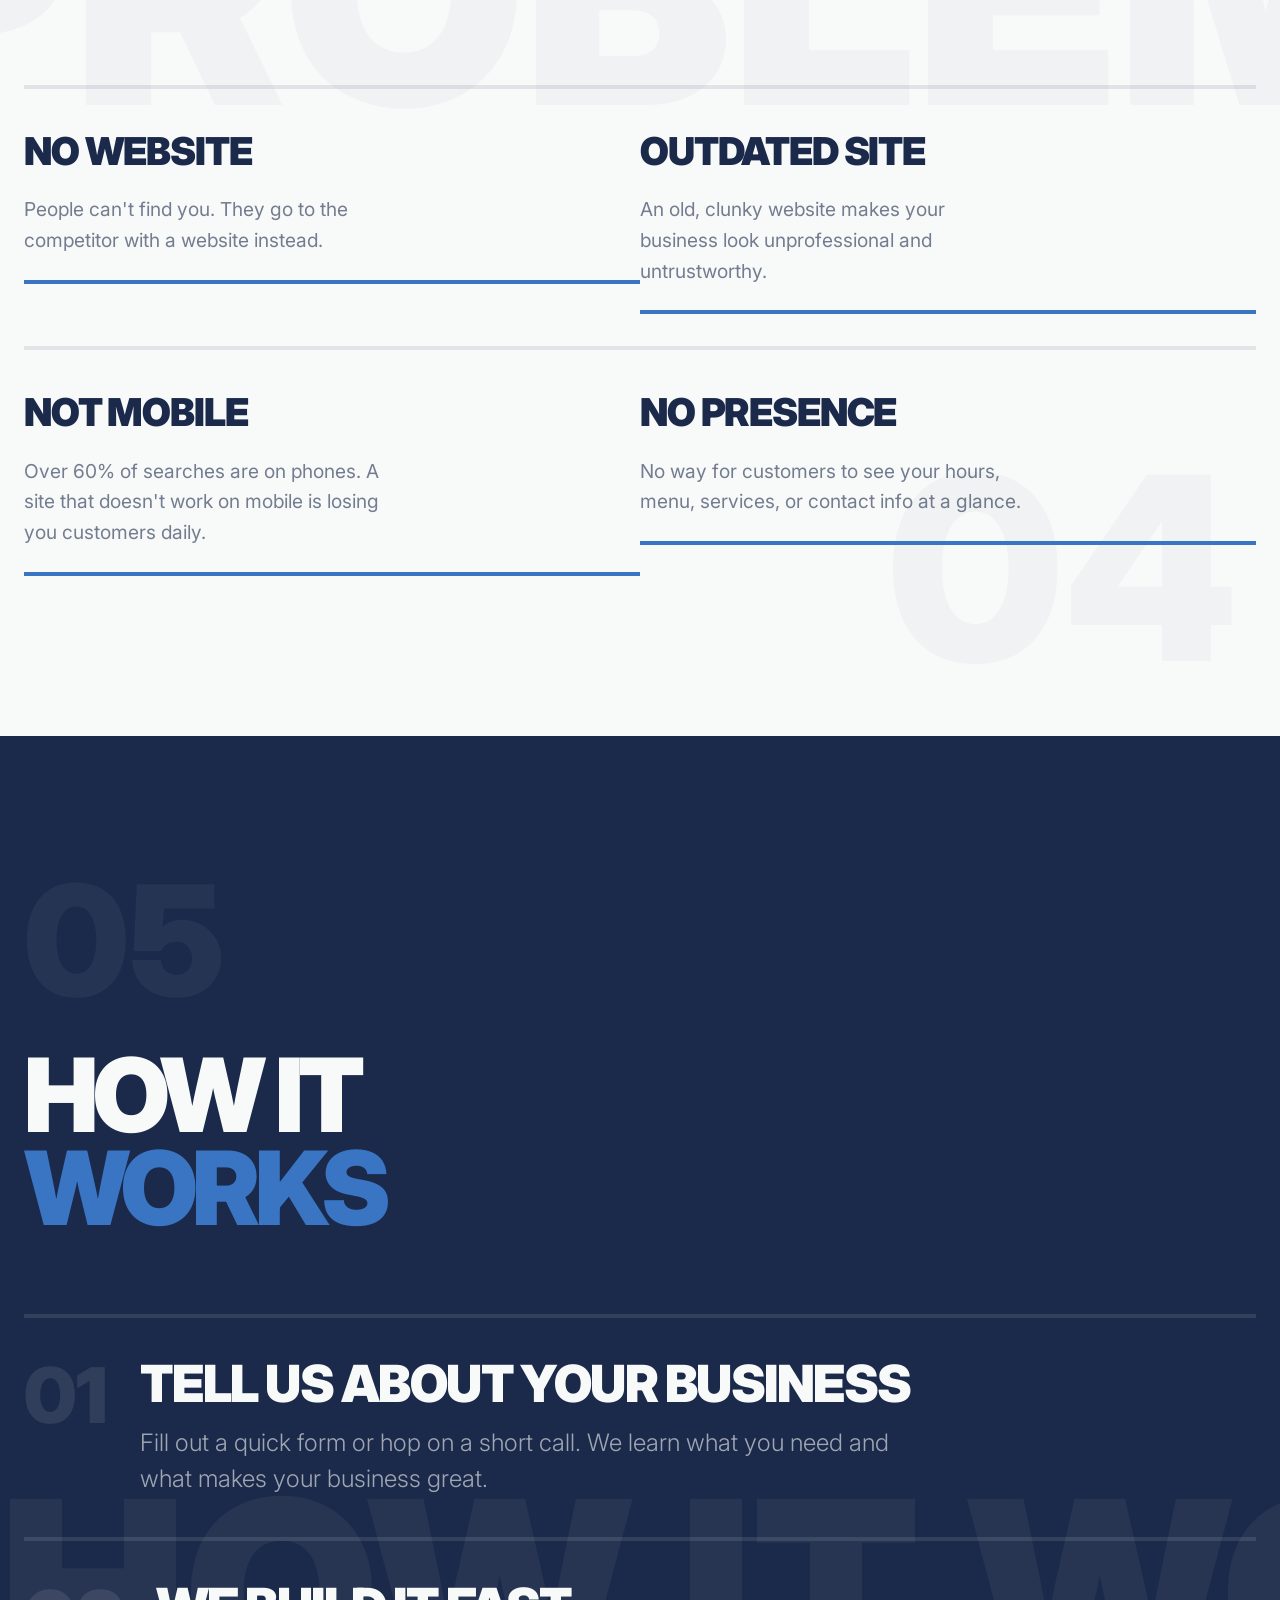
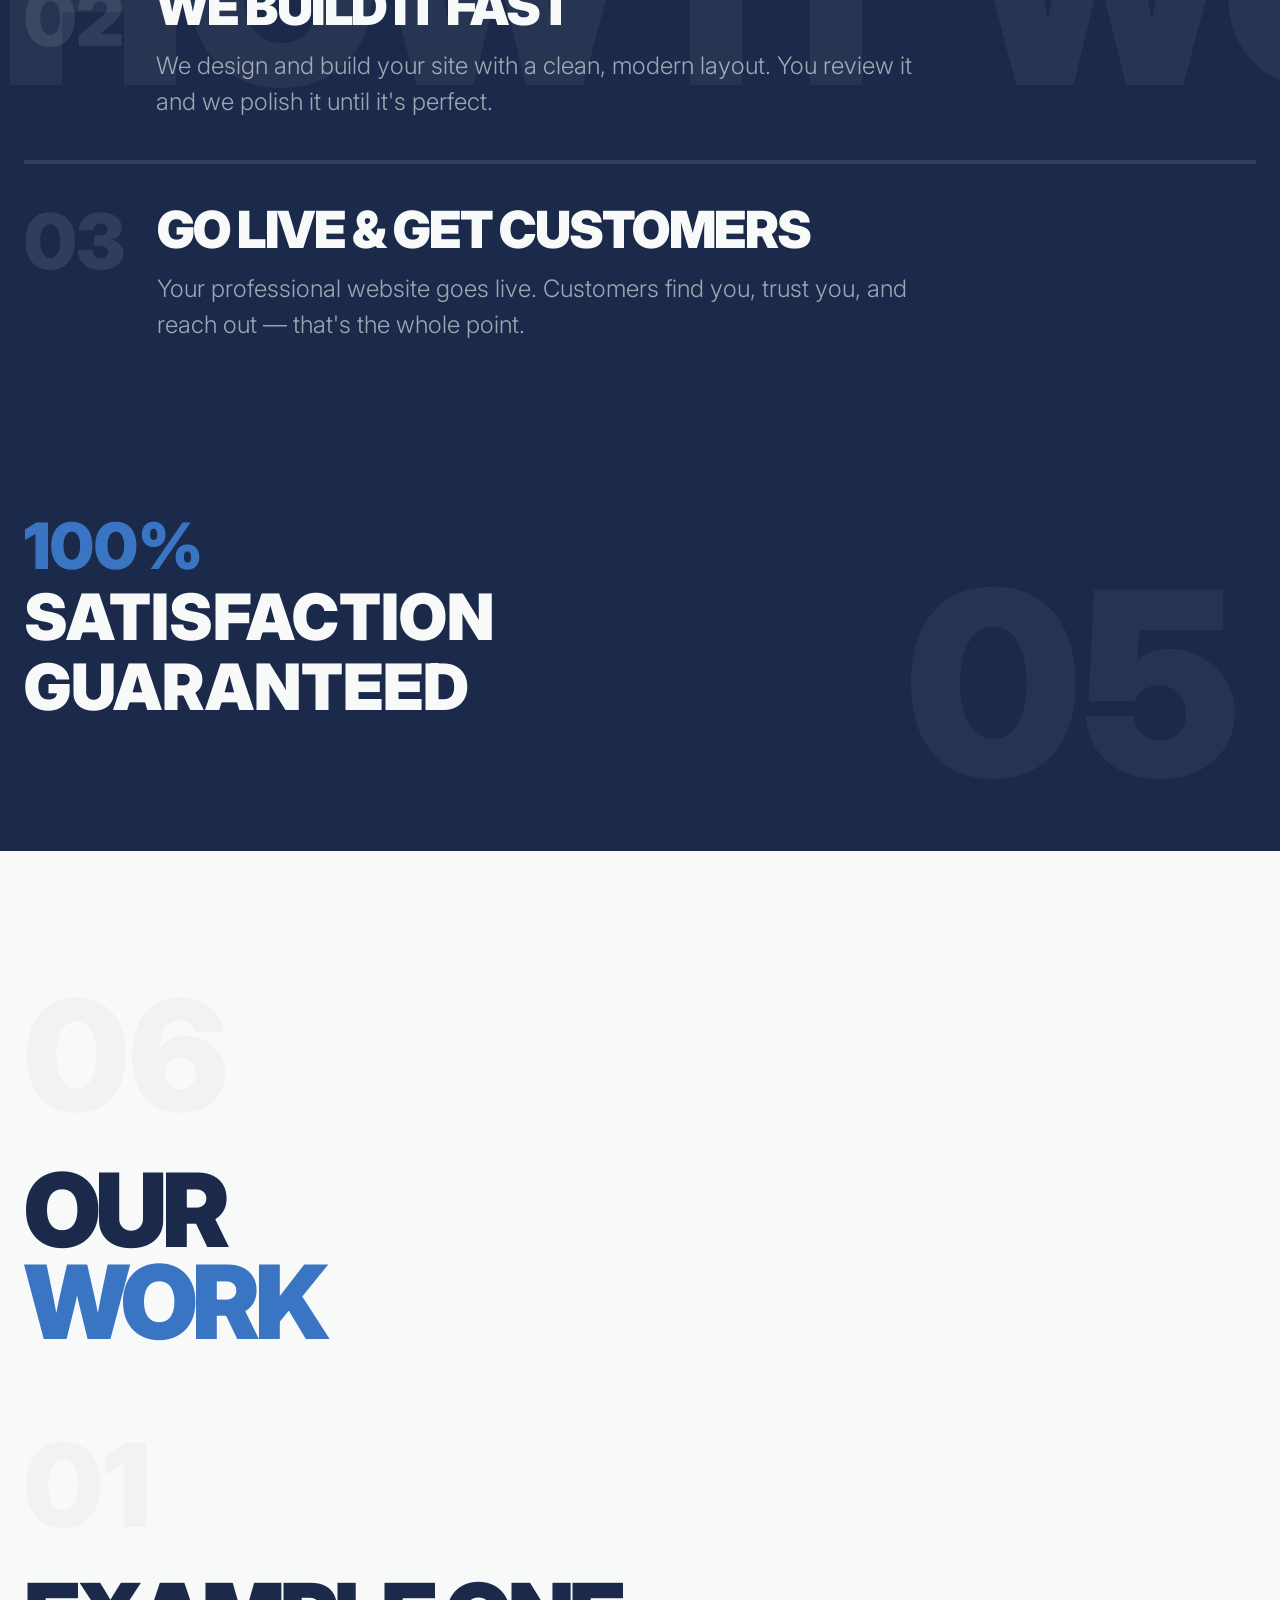
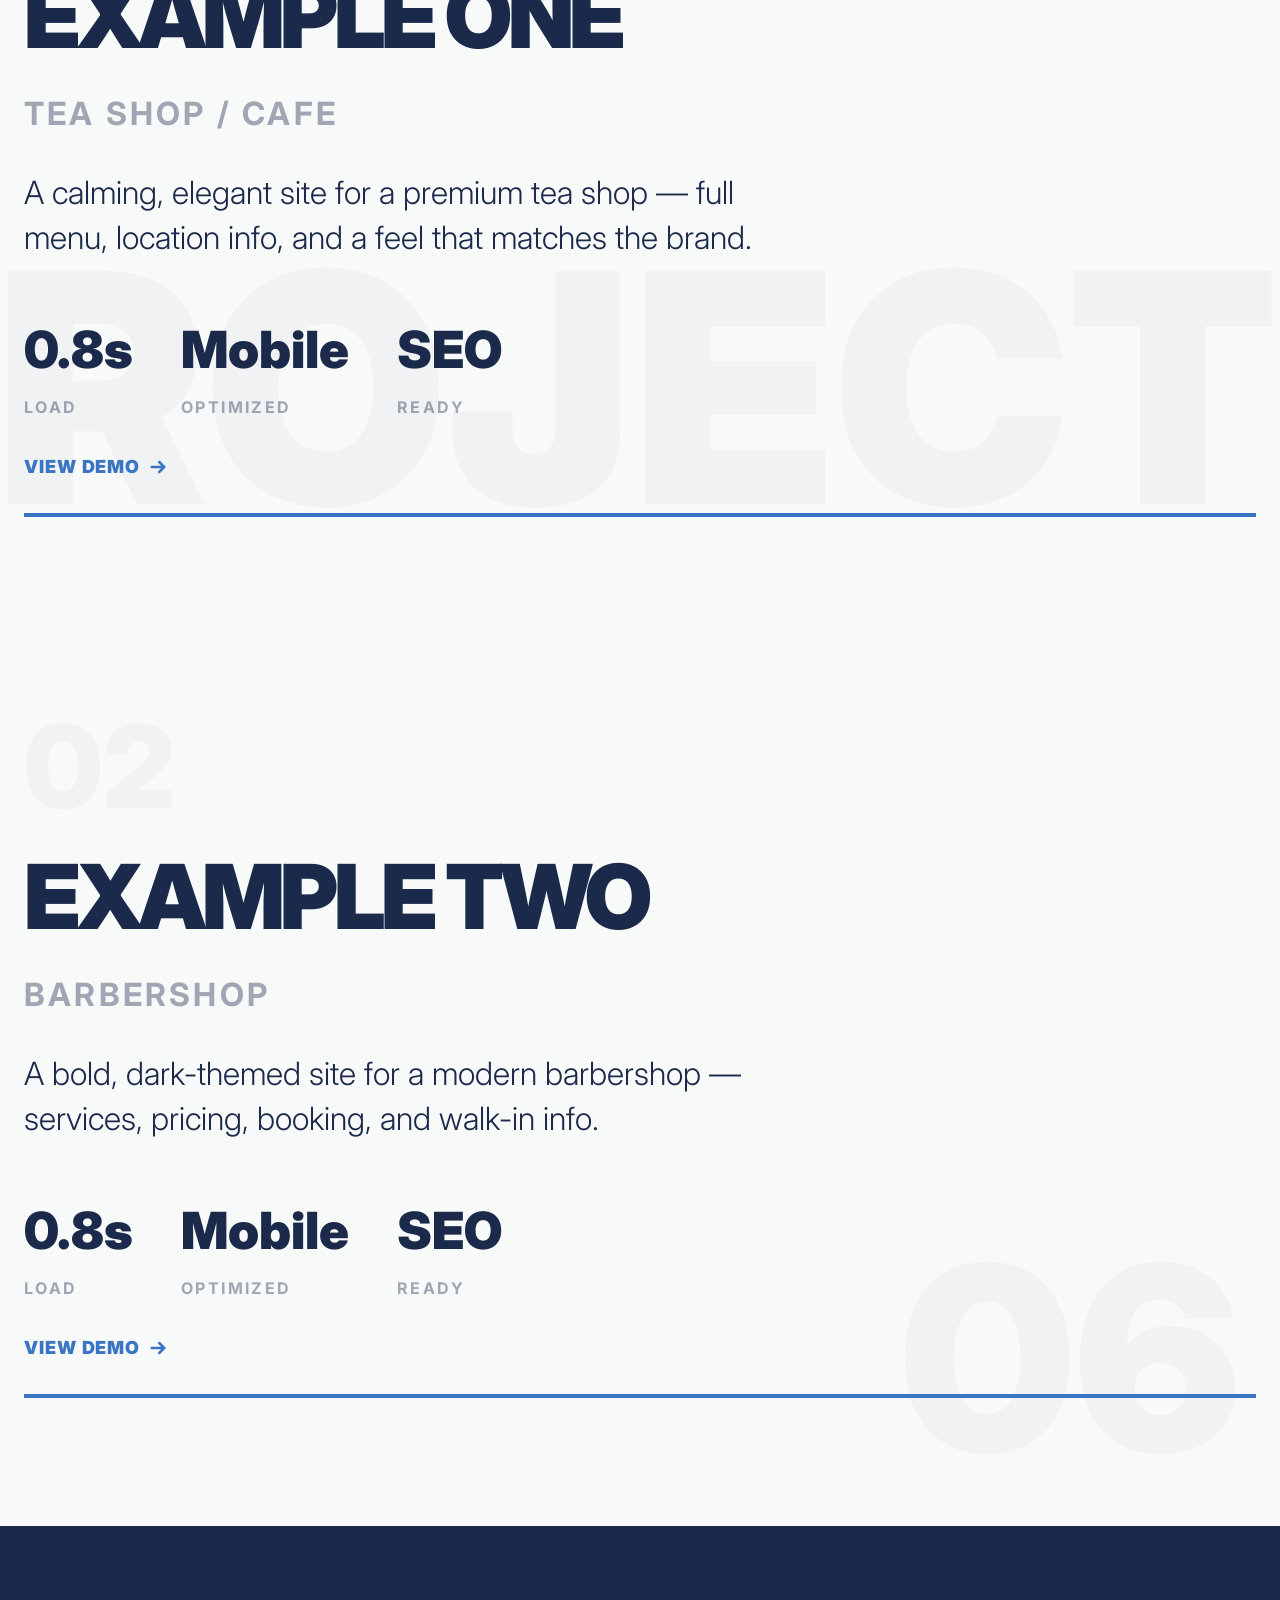
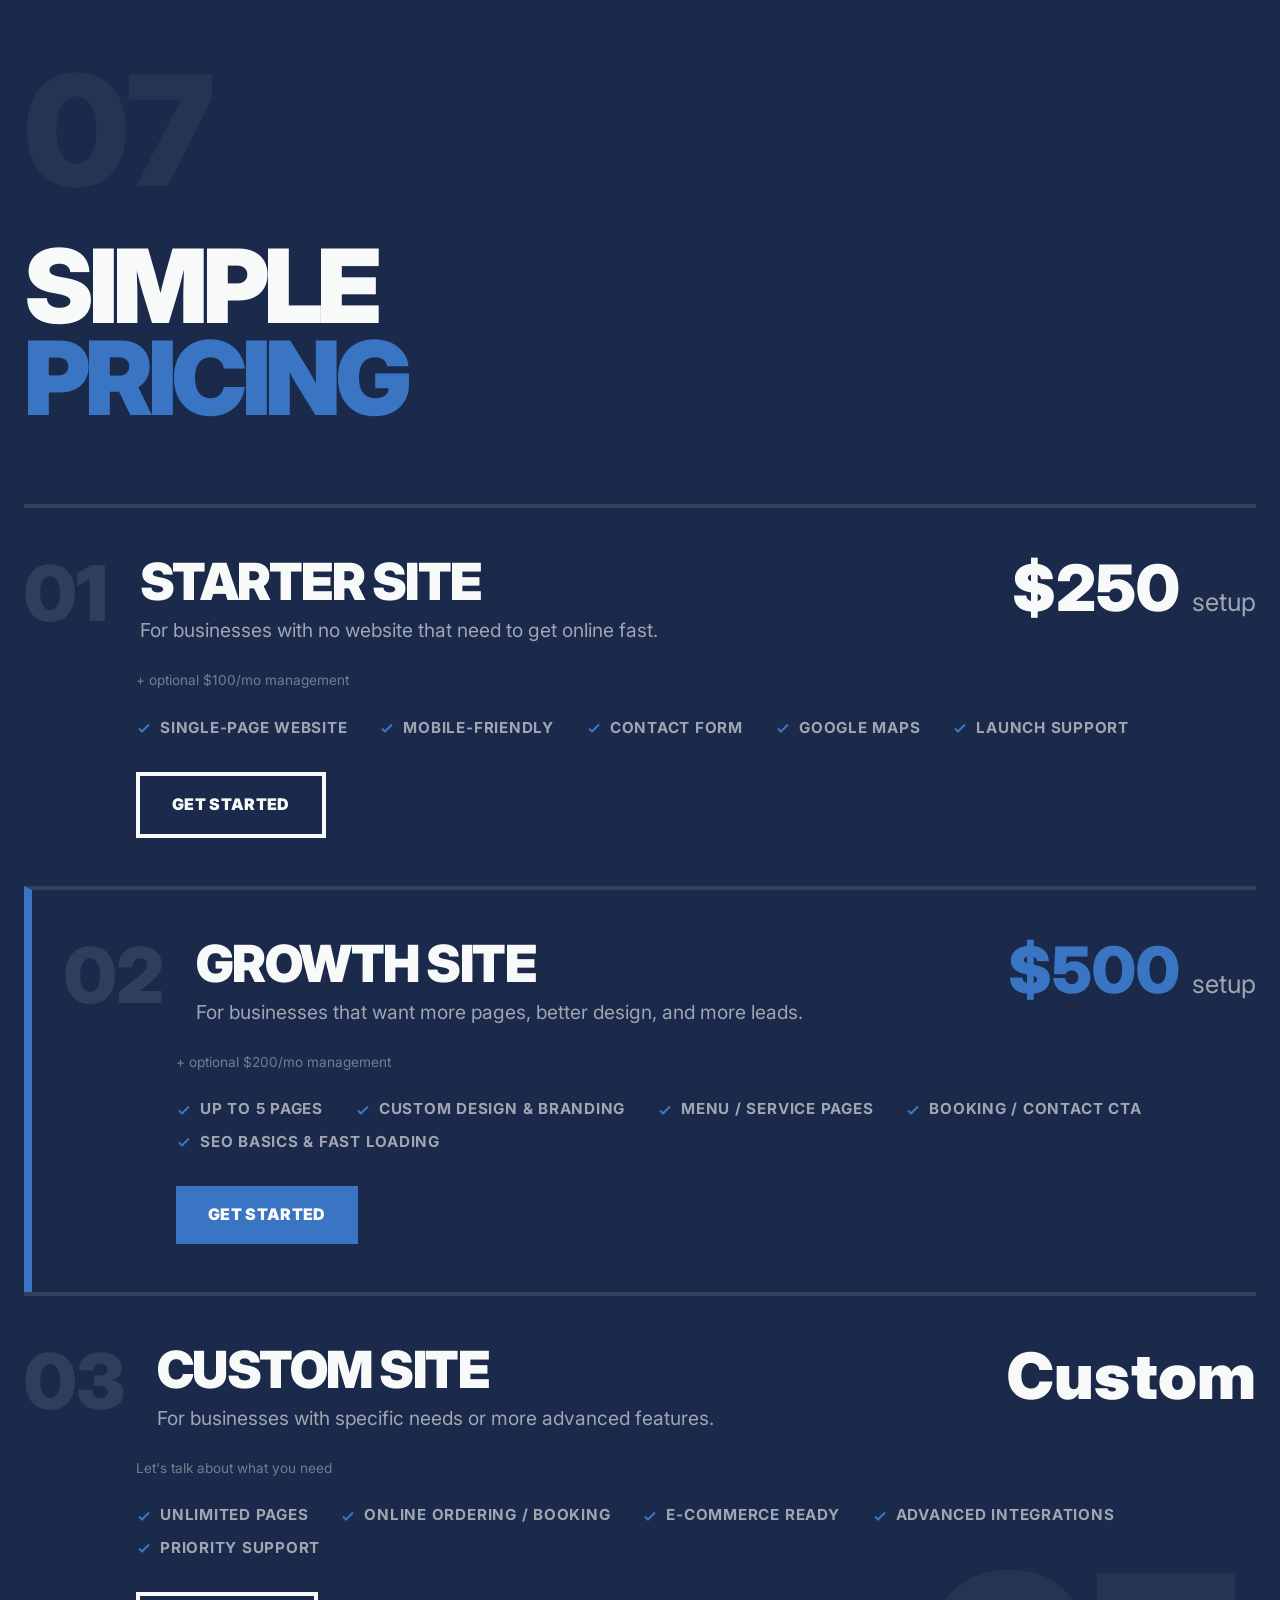
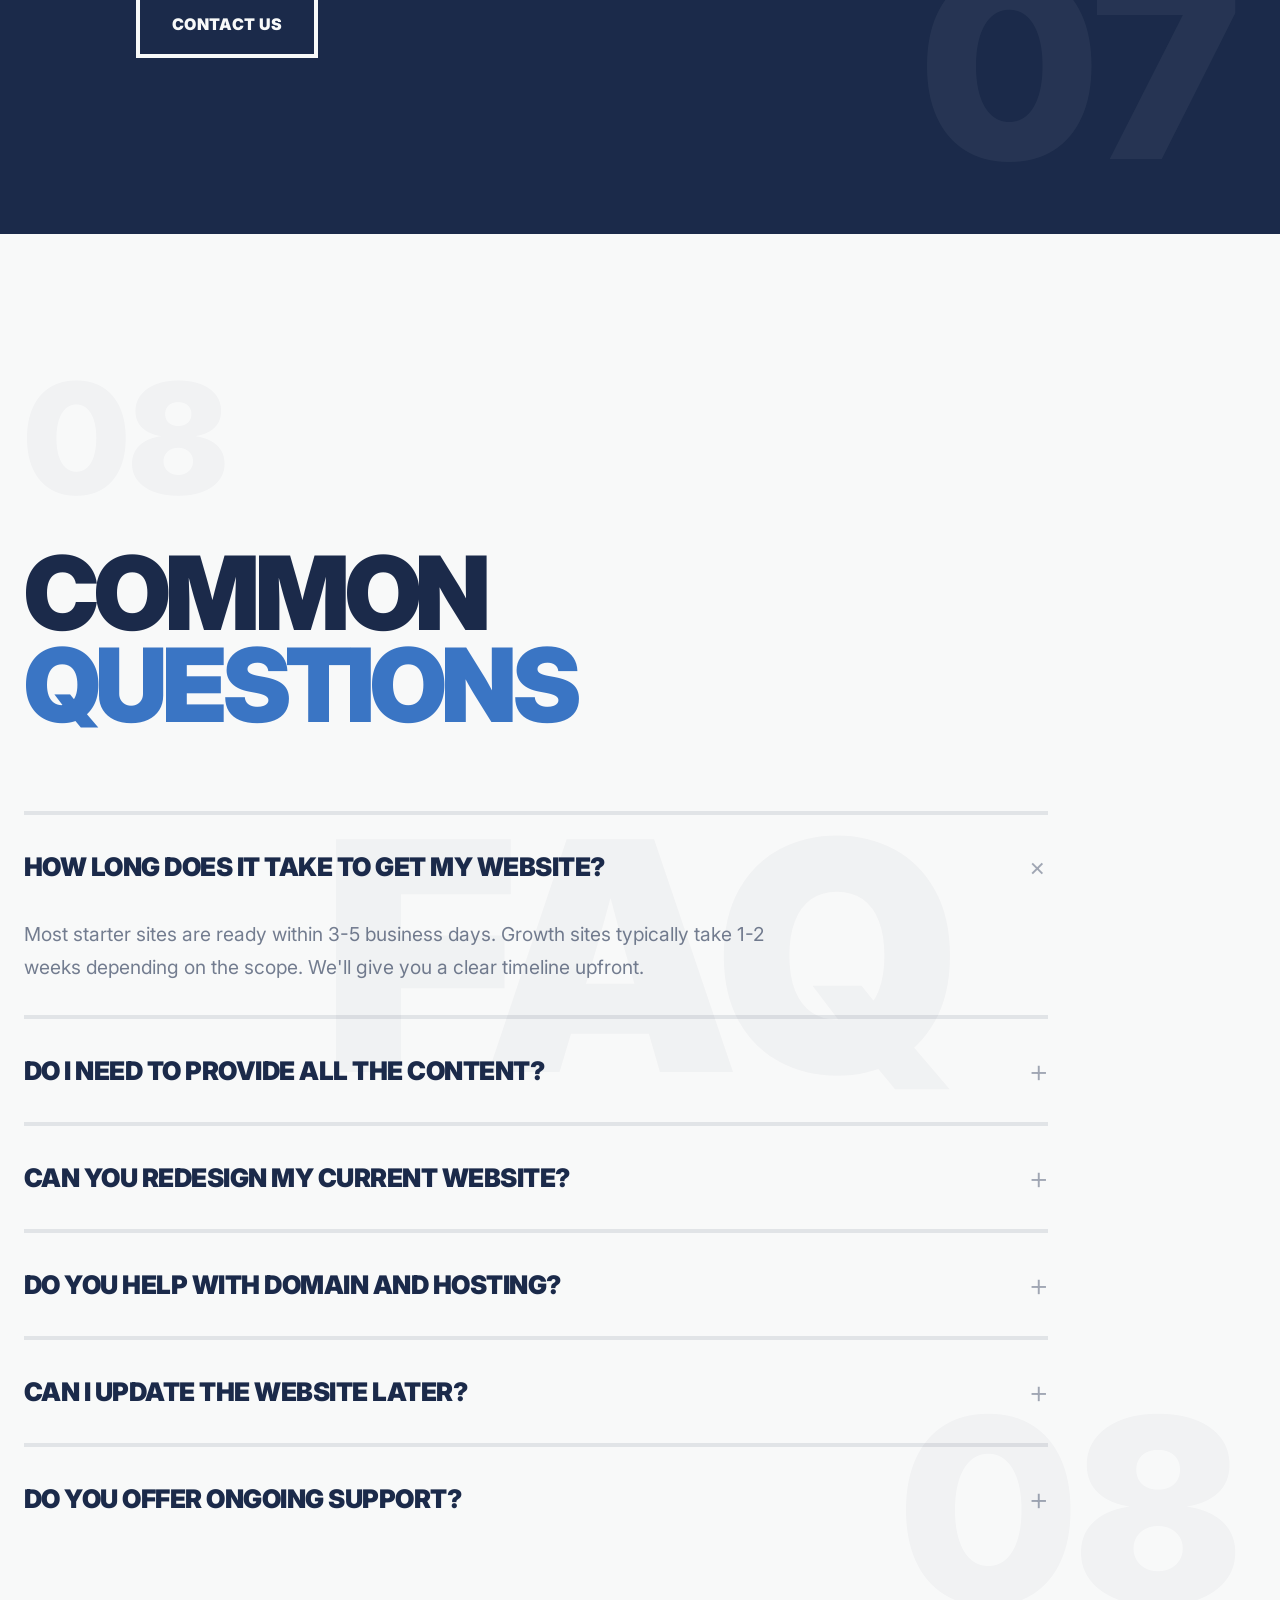
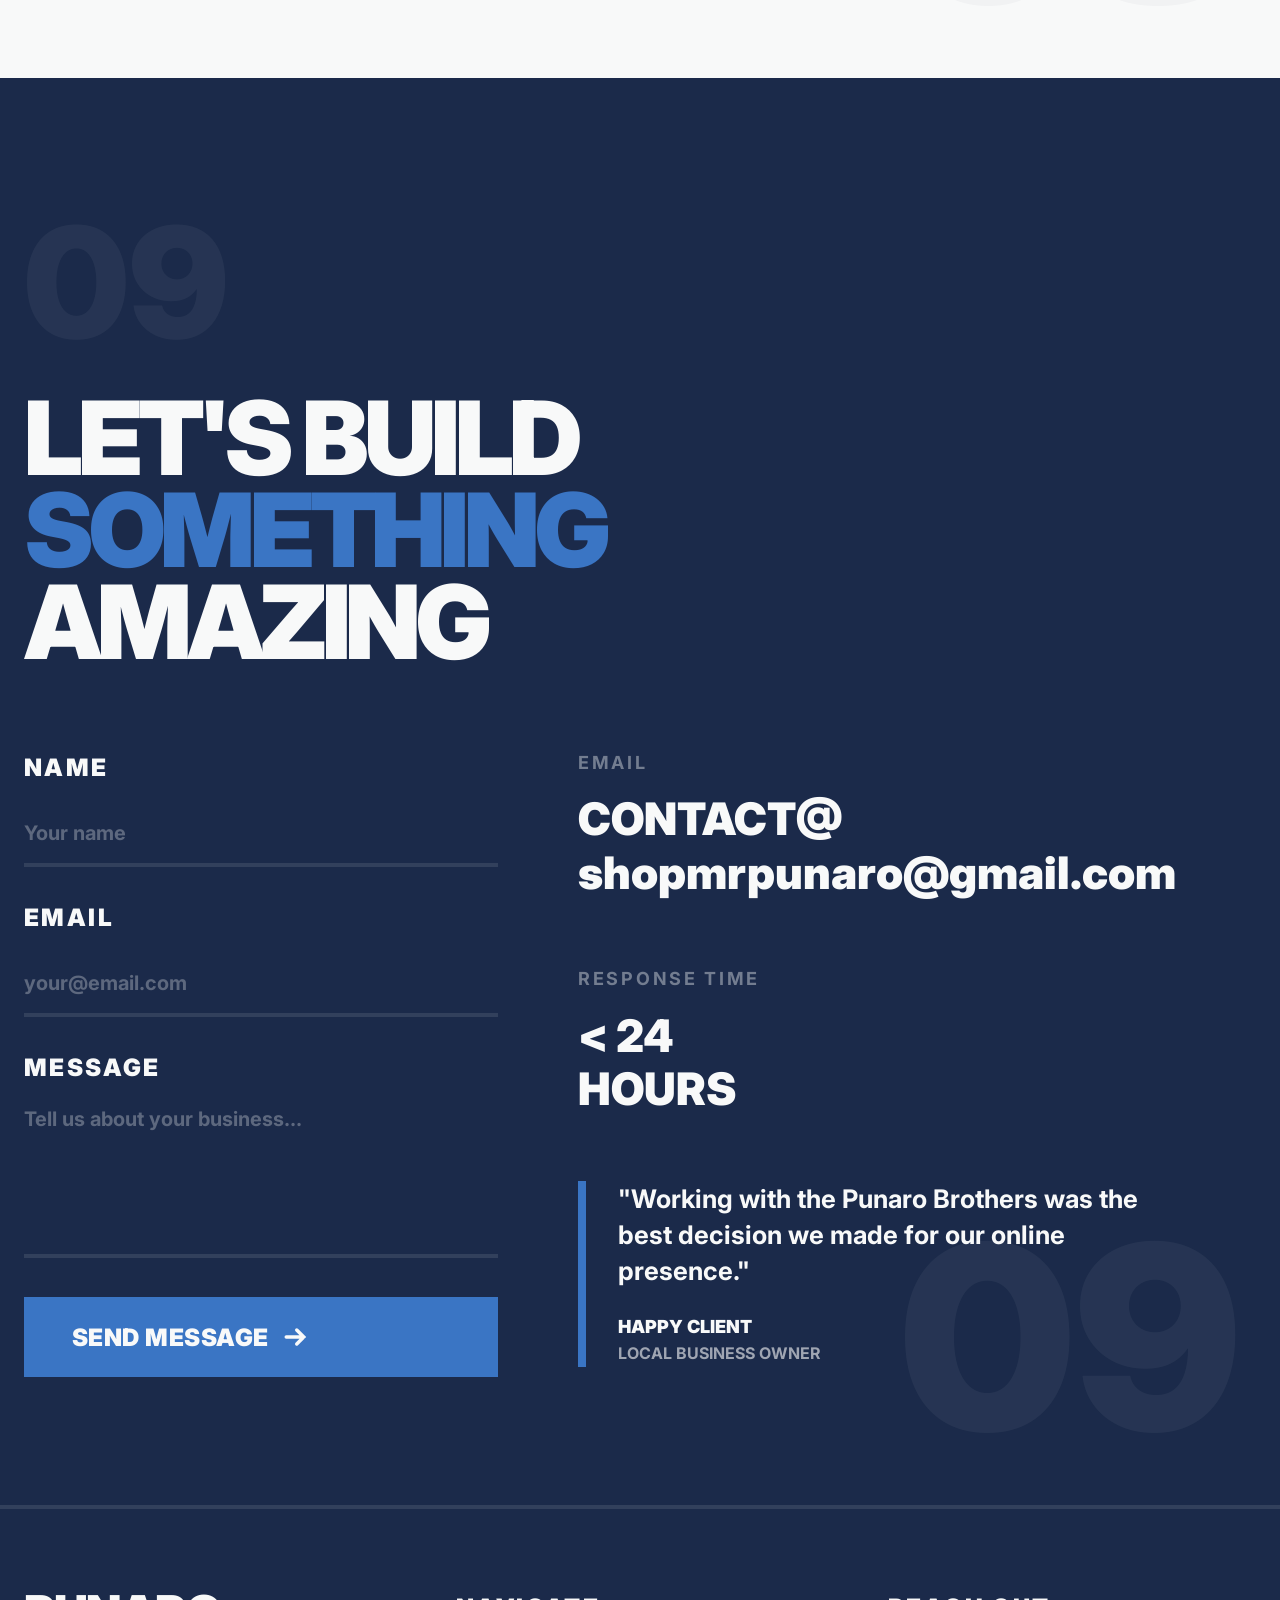
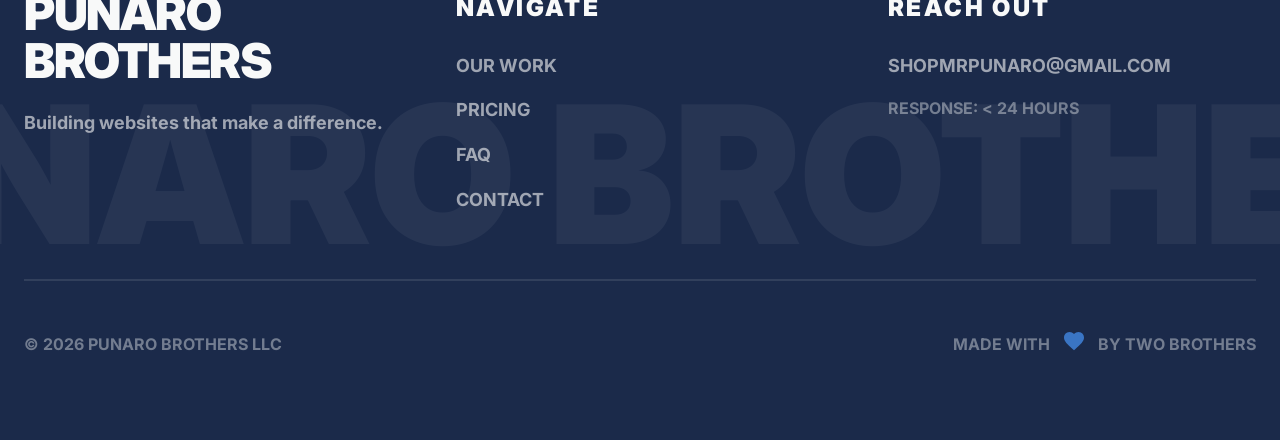
==== commit 34cf4f19: "added correct mailing address" ====
--- a/index.html
+++ b/index.html
@@ -548,7 +548,7 @@
         <div>
           <div class="contact__info-label">Email</div>
           <div class="contact__info-value">
-            <a href="mailto:contact@punarobrothers.com">CONTACT@<br>PUNAROBROTHERS.COM</a>
+            <a href="mailto:shopmrpunaro@gmail.com">CONTACT@<br>shopmrpunaro@gmail.com</a>
           </div>
         </div>
         <div>
@@ -593,7 +593,7 @@
       <!-- Contact -->
       <div>
         <h4 class="footer__col-title">Reach Out</h4>
-        <a href="mailto:contact@punarobrothers.com" class="footer__contact-email">contact@punarobrothers.com</a>
+        <a href="mailto:shopmrpunaro@gmail.com" class="footer__contact-email">shopmrpunaro@gmail.com</a>
         <p class="footer__contact-response">Response: &lt; 24 hours</p>
       </div>
     </div>
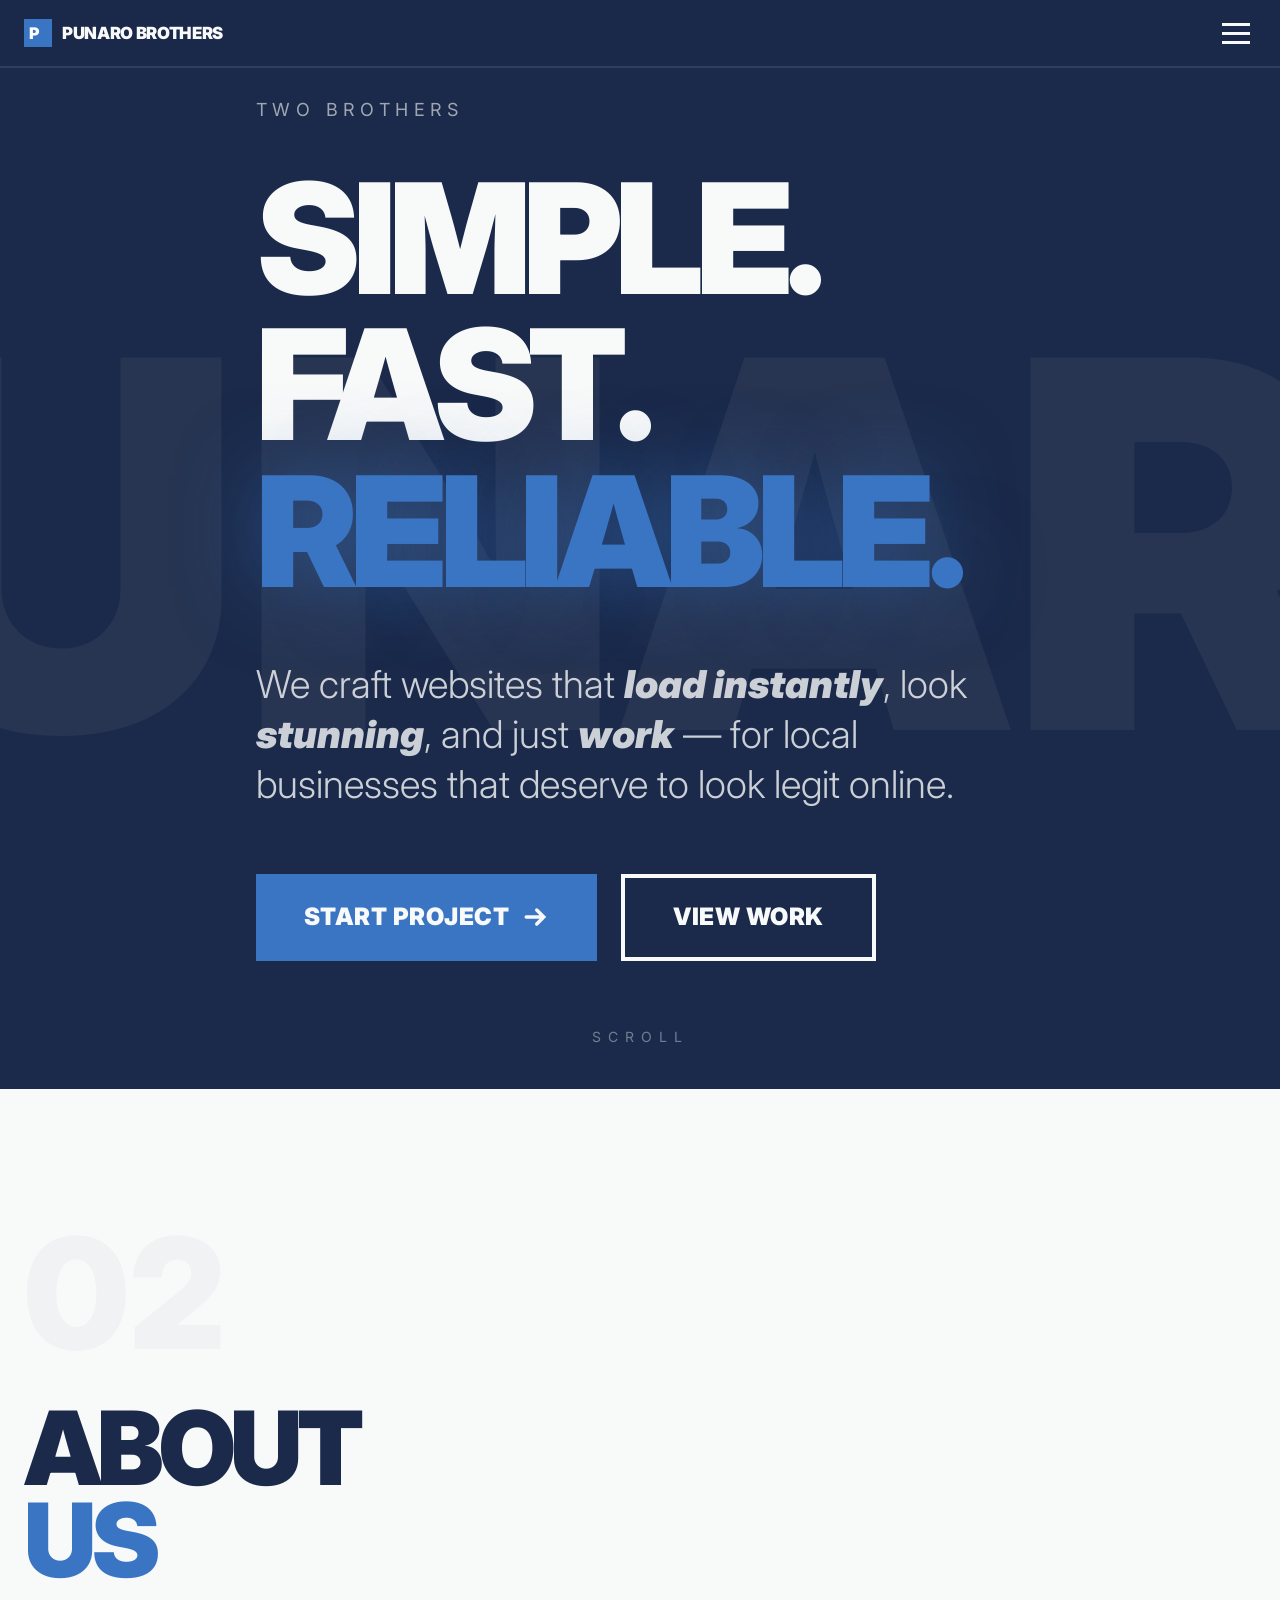
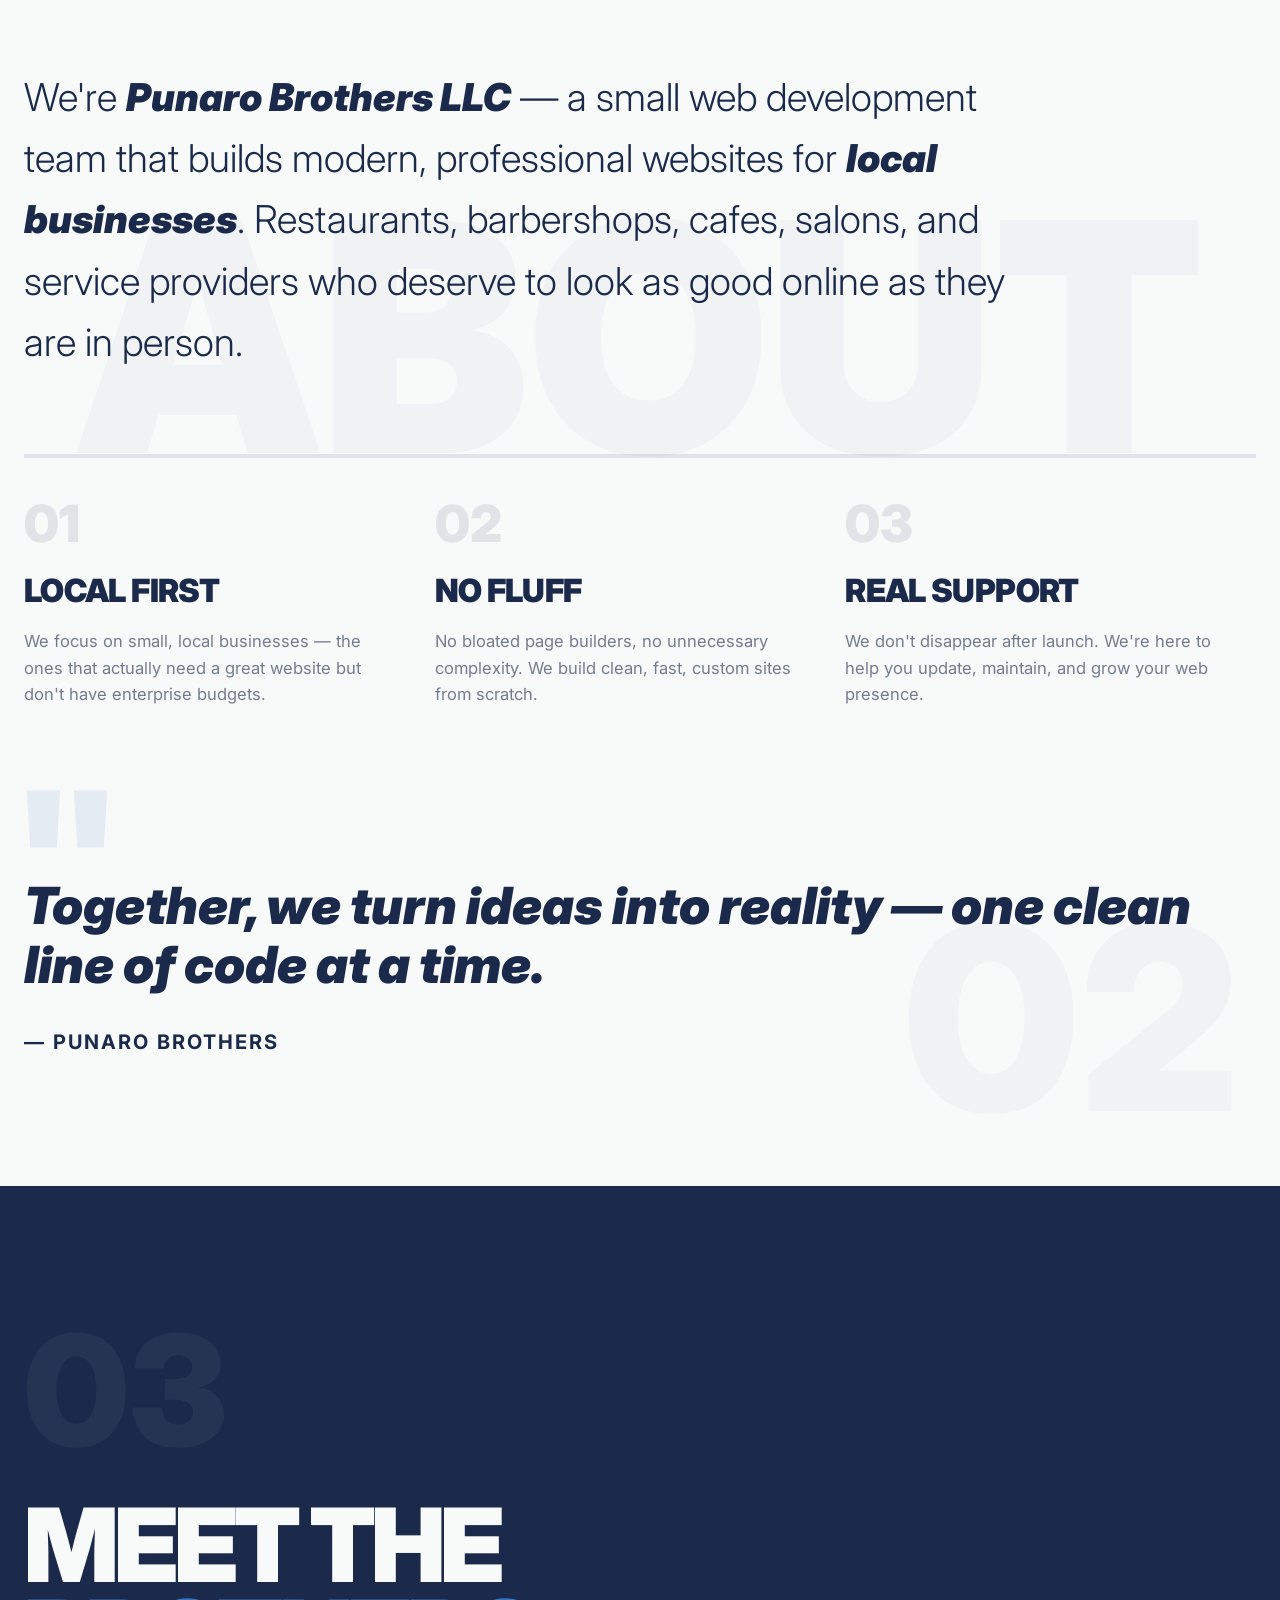
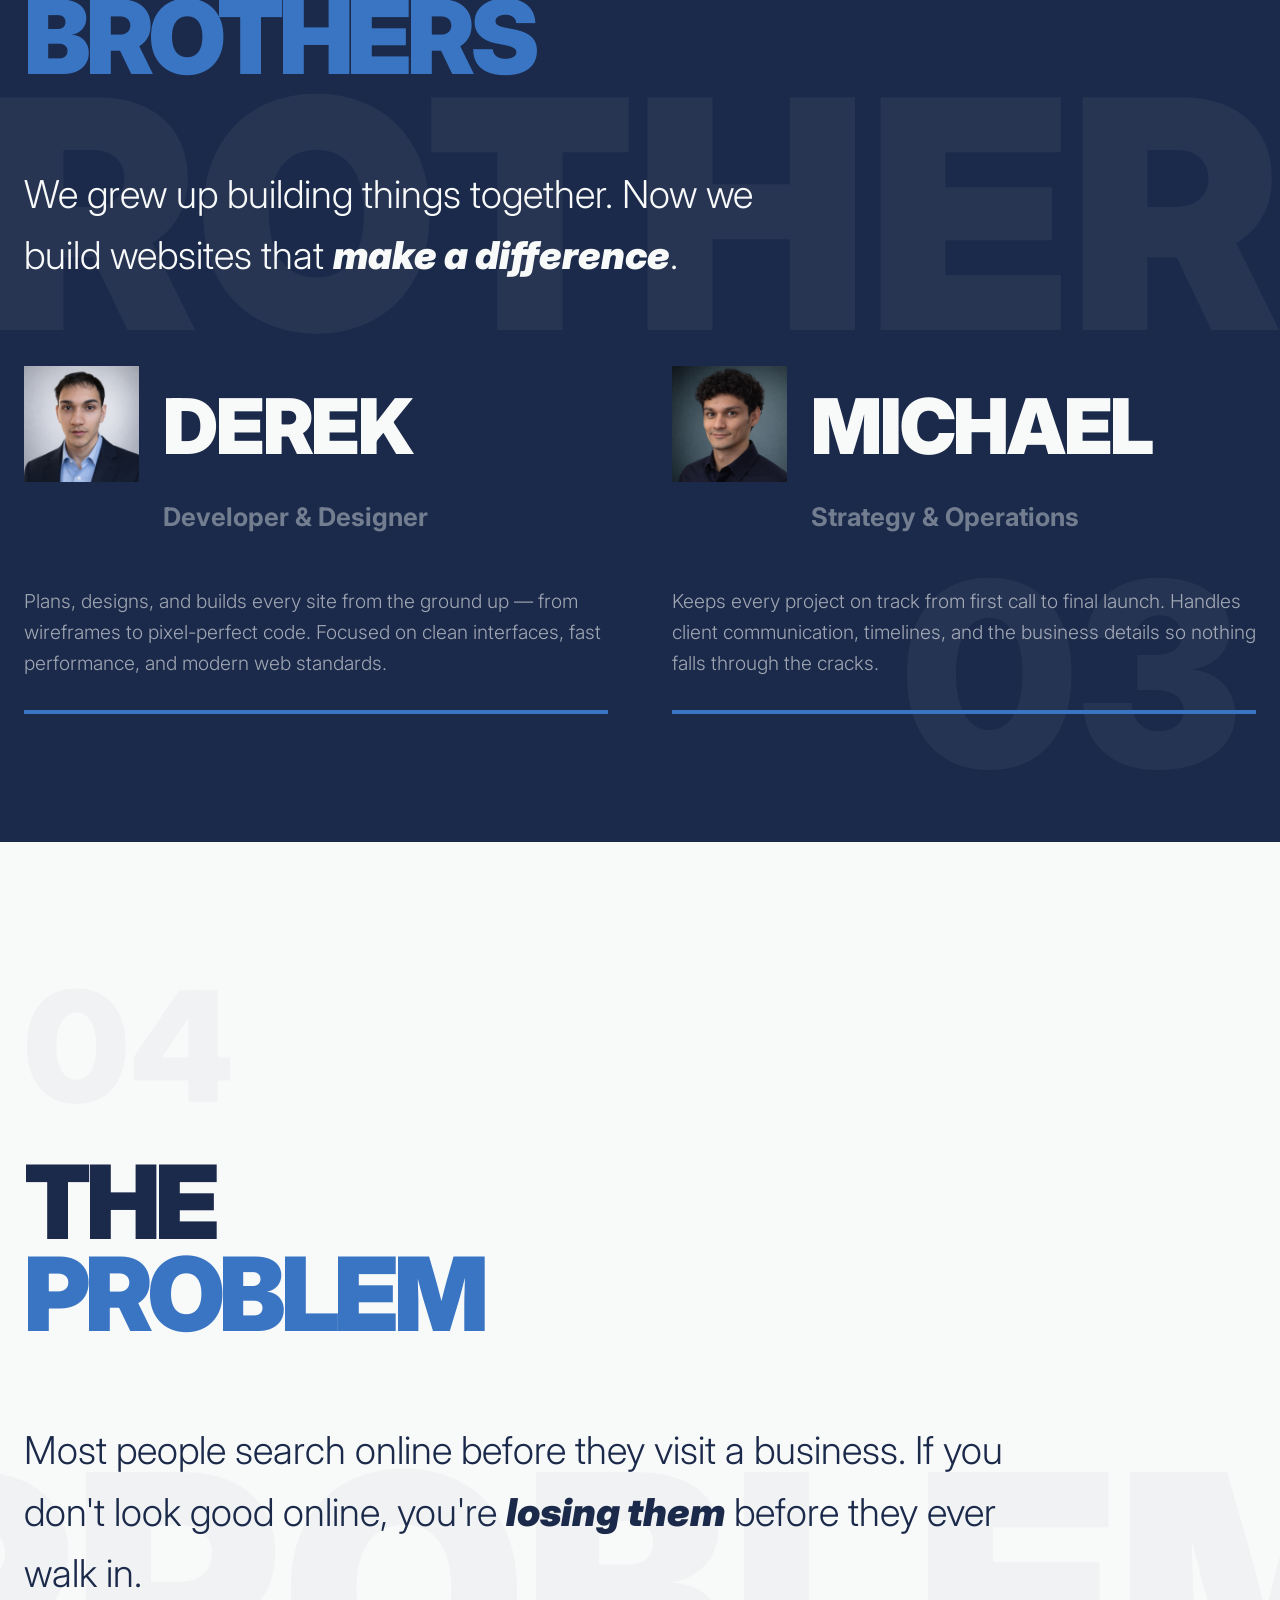
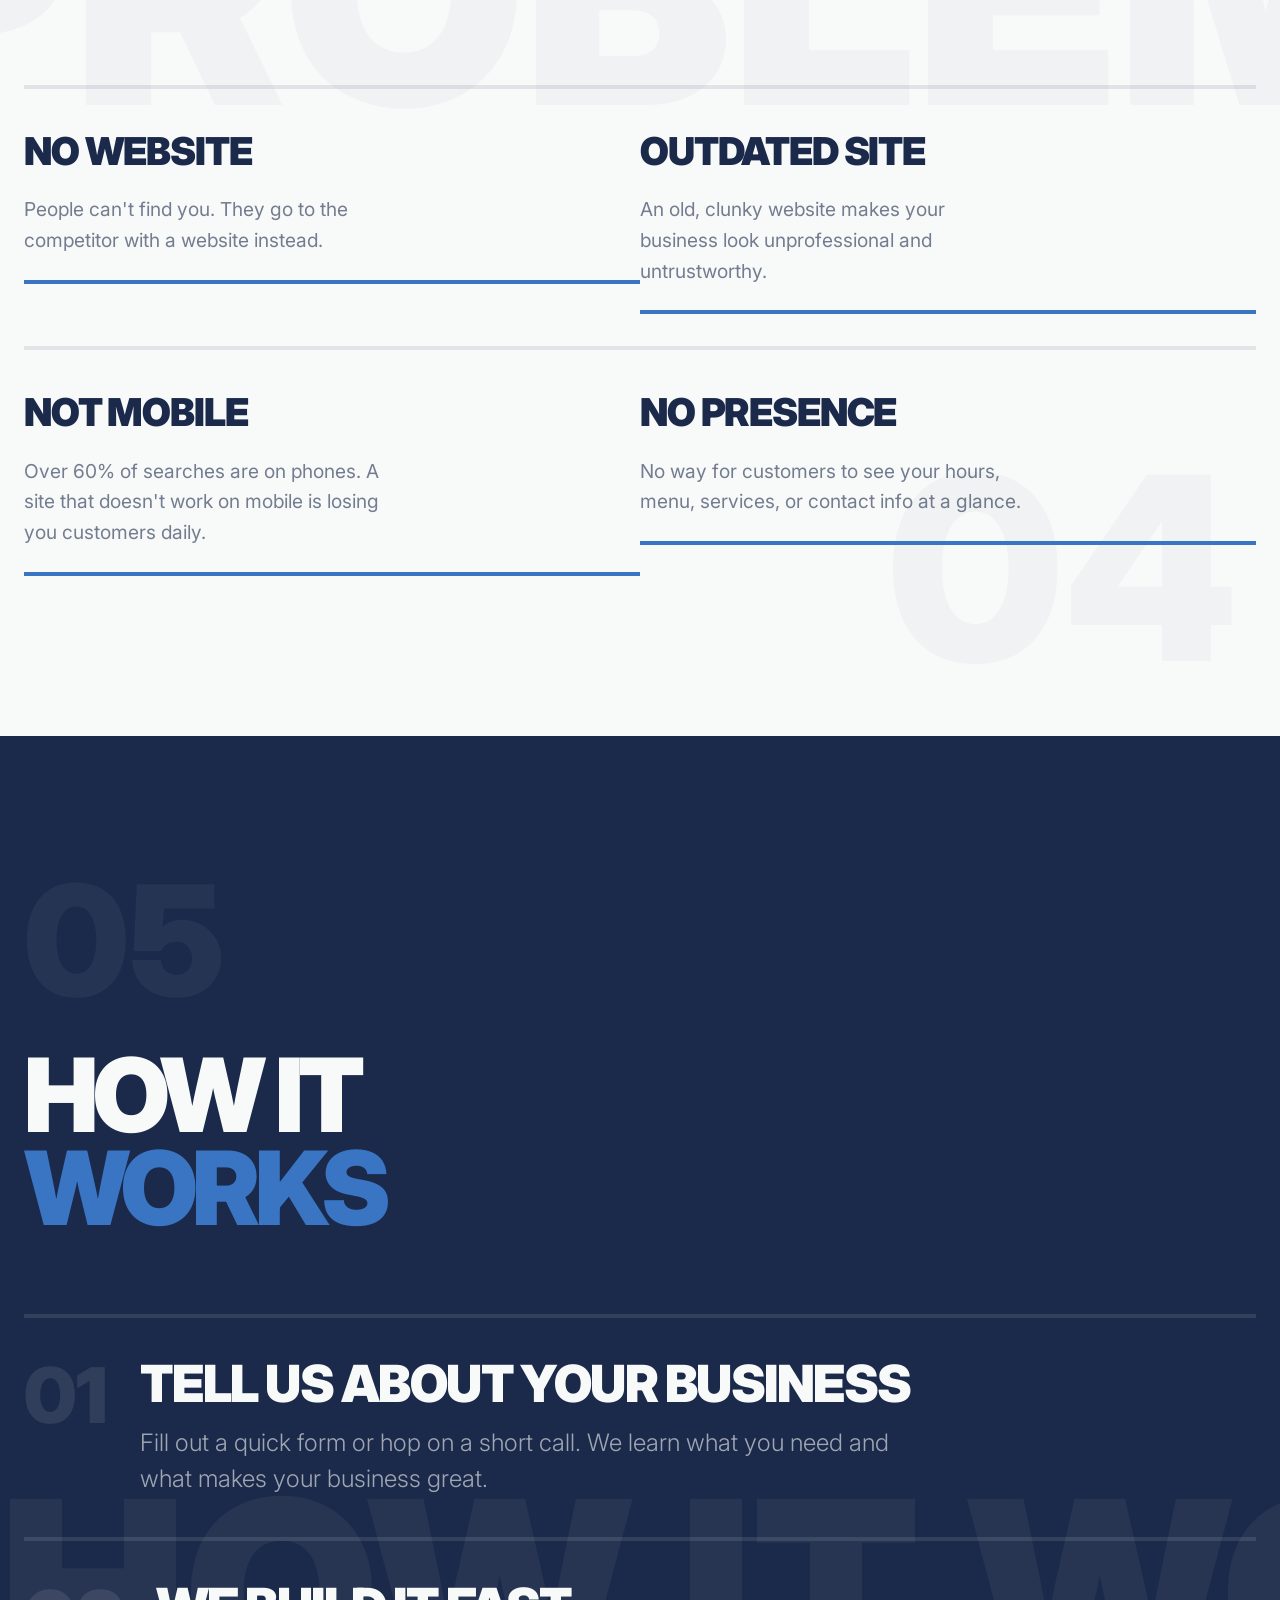
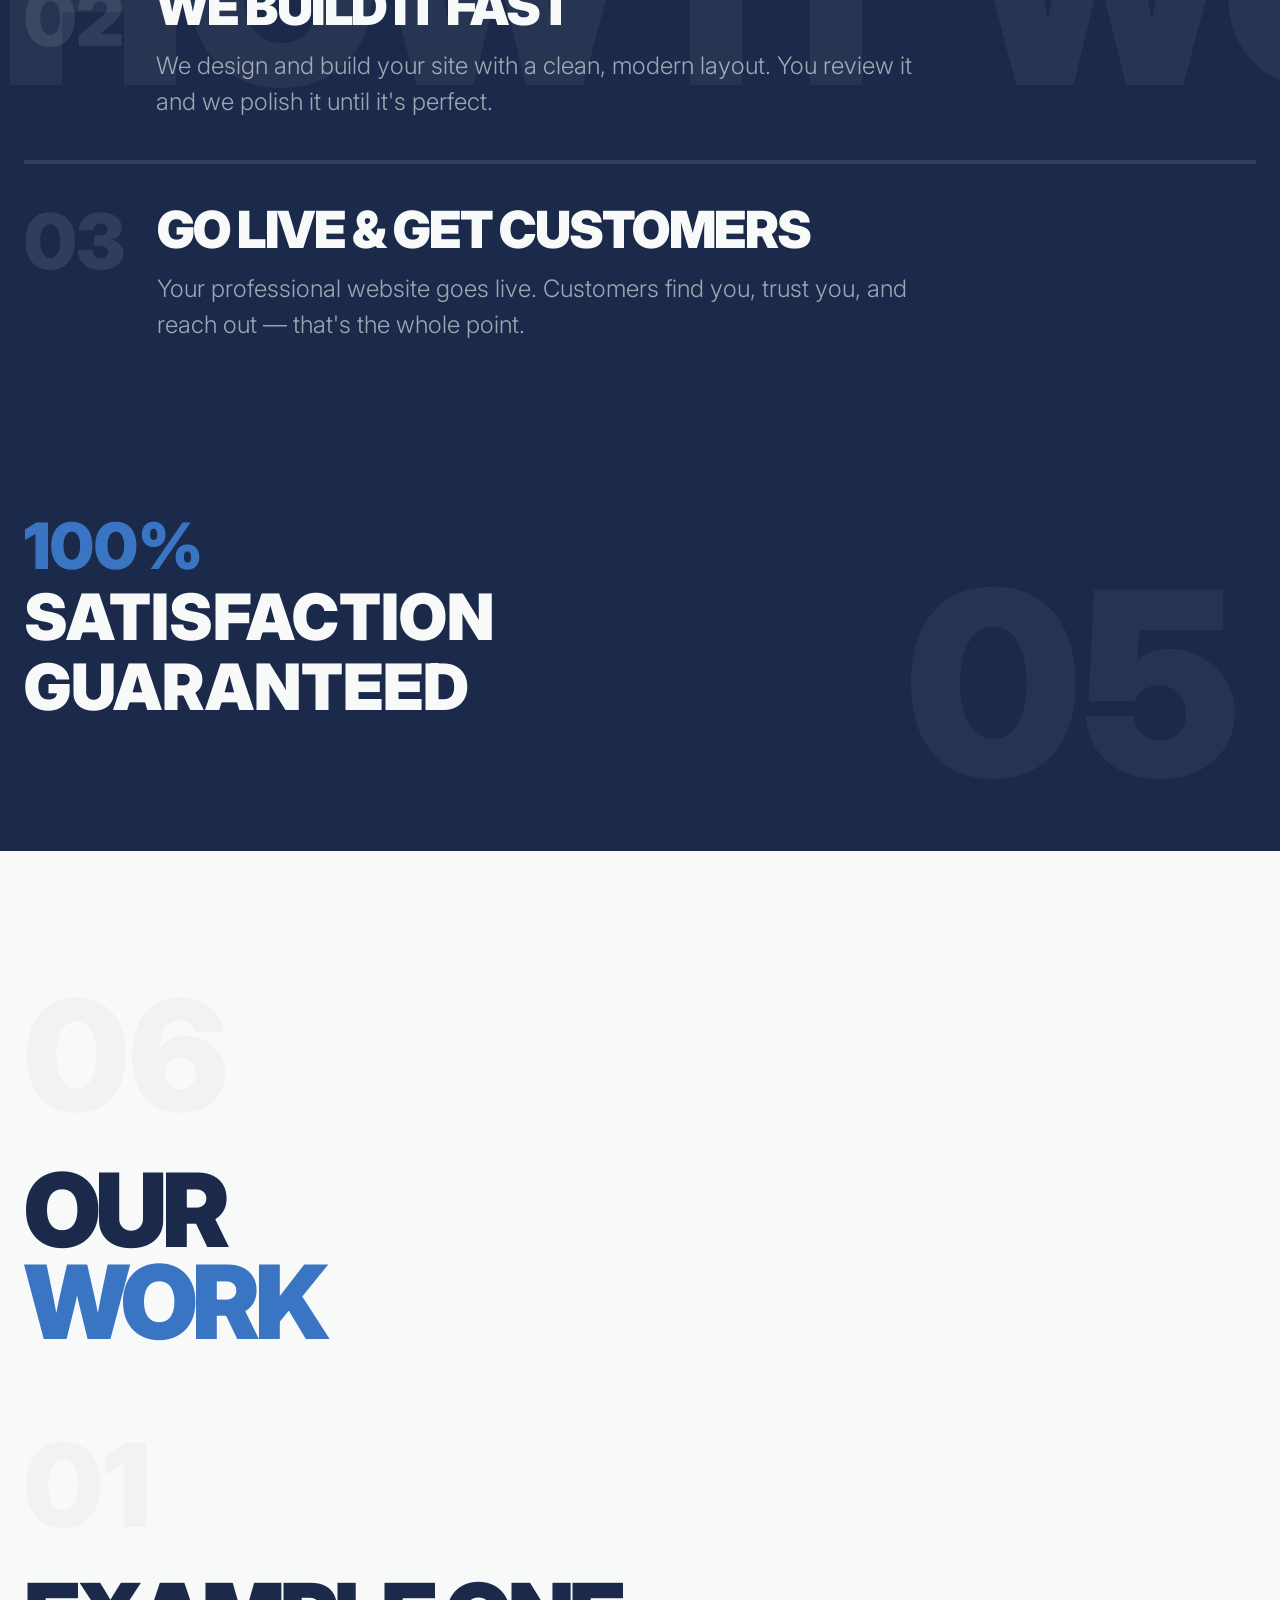
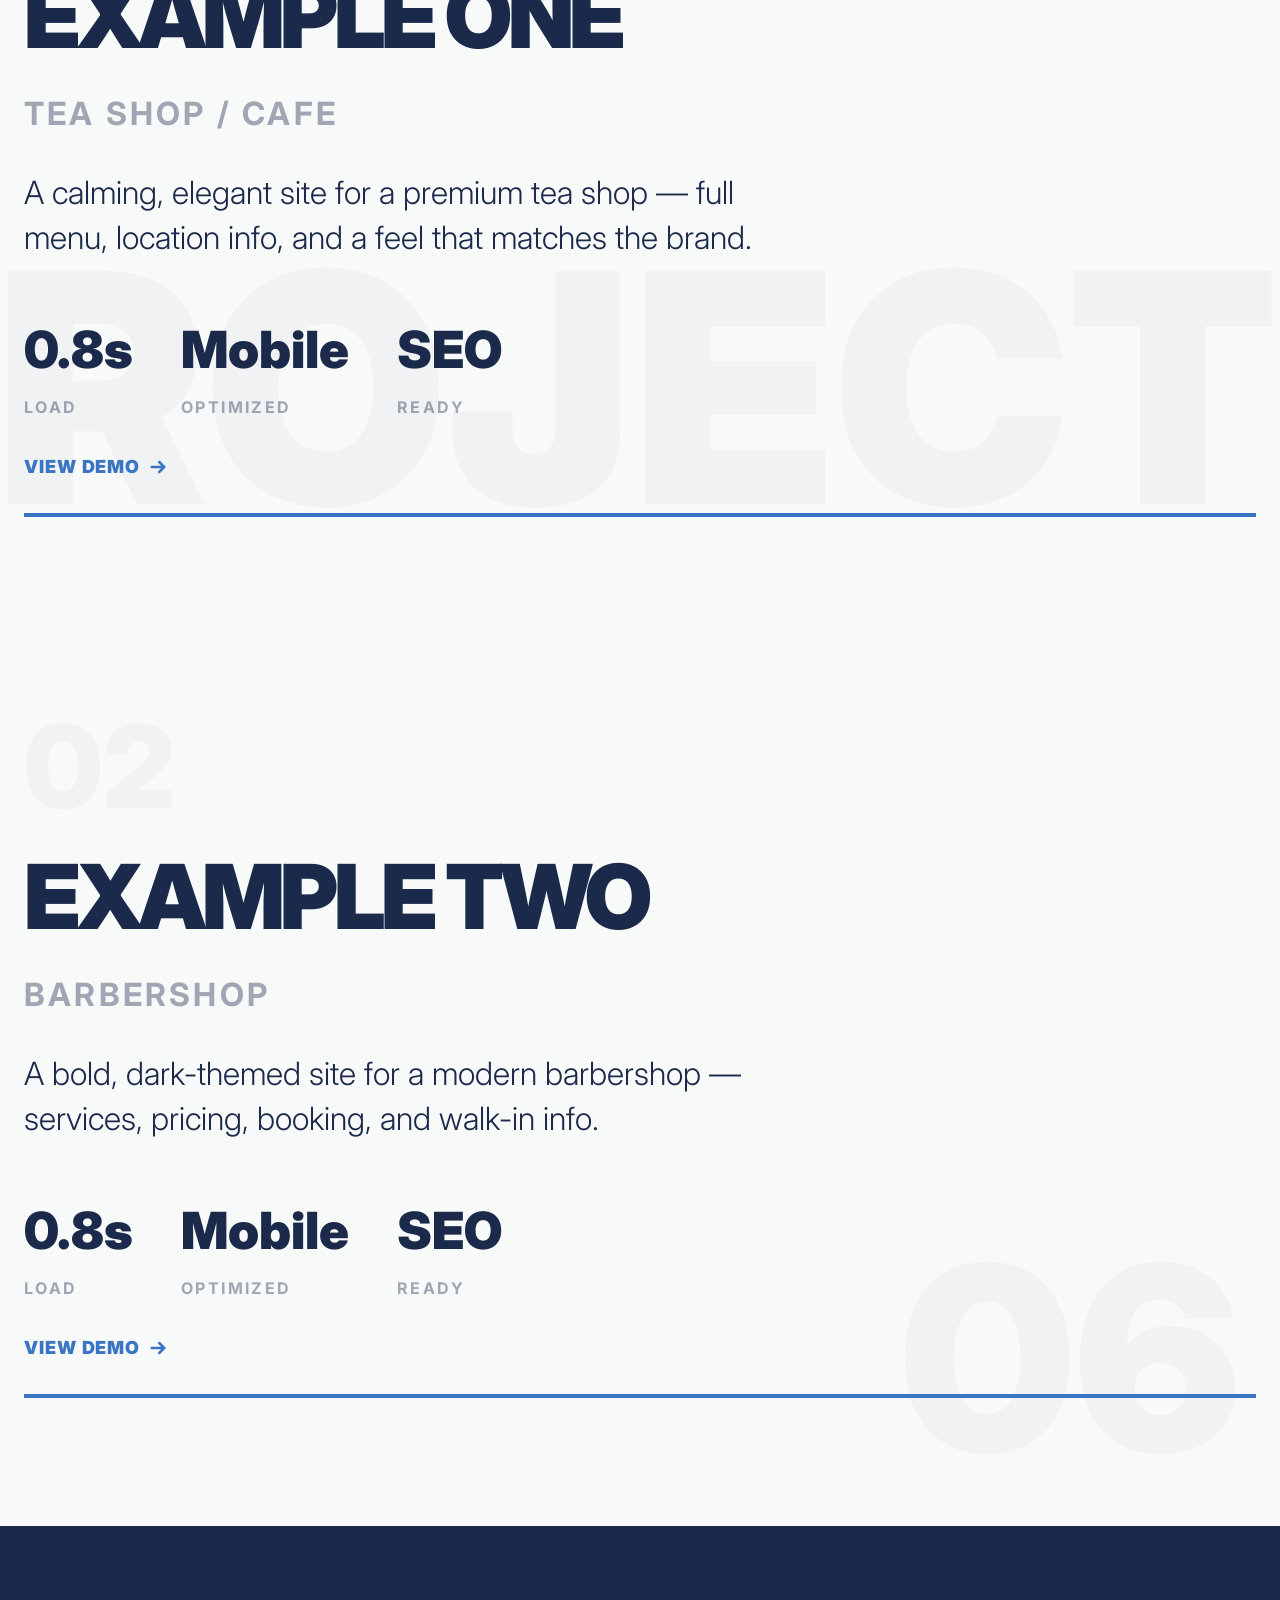
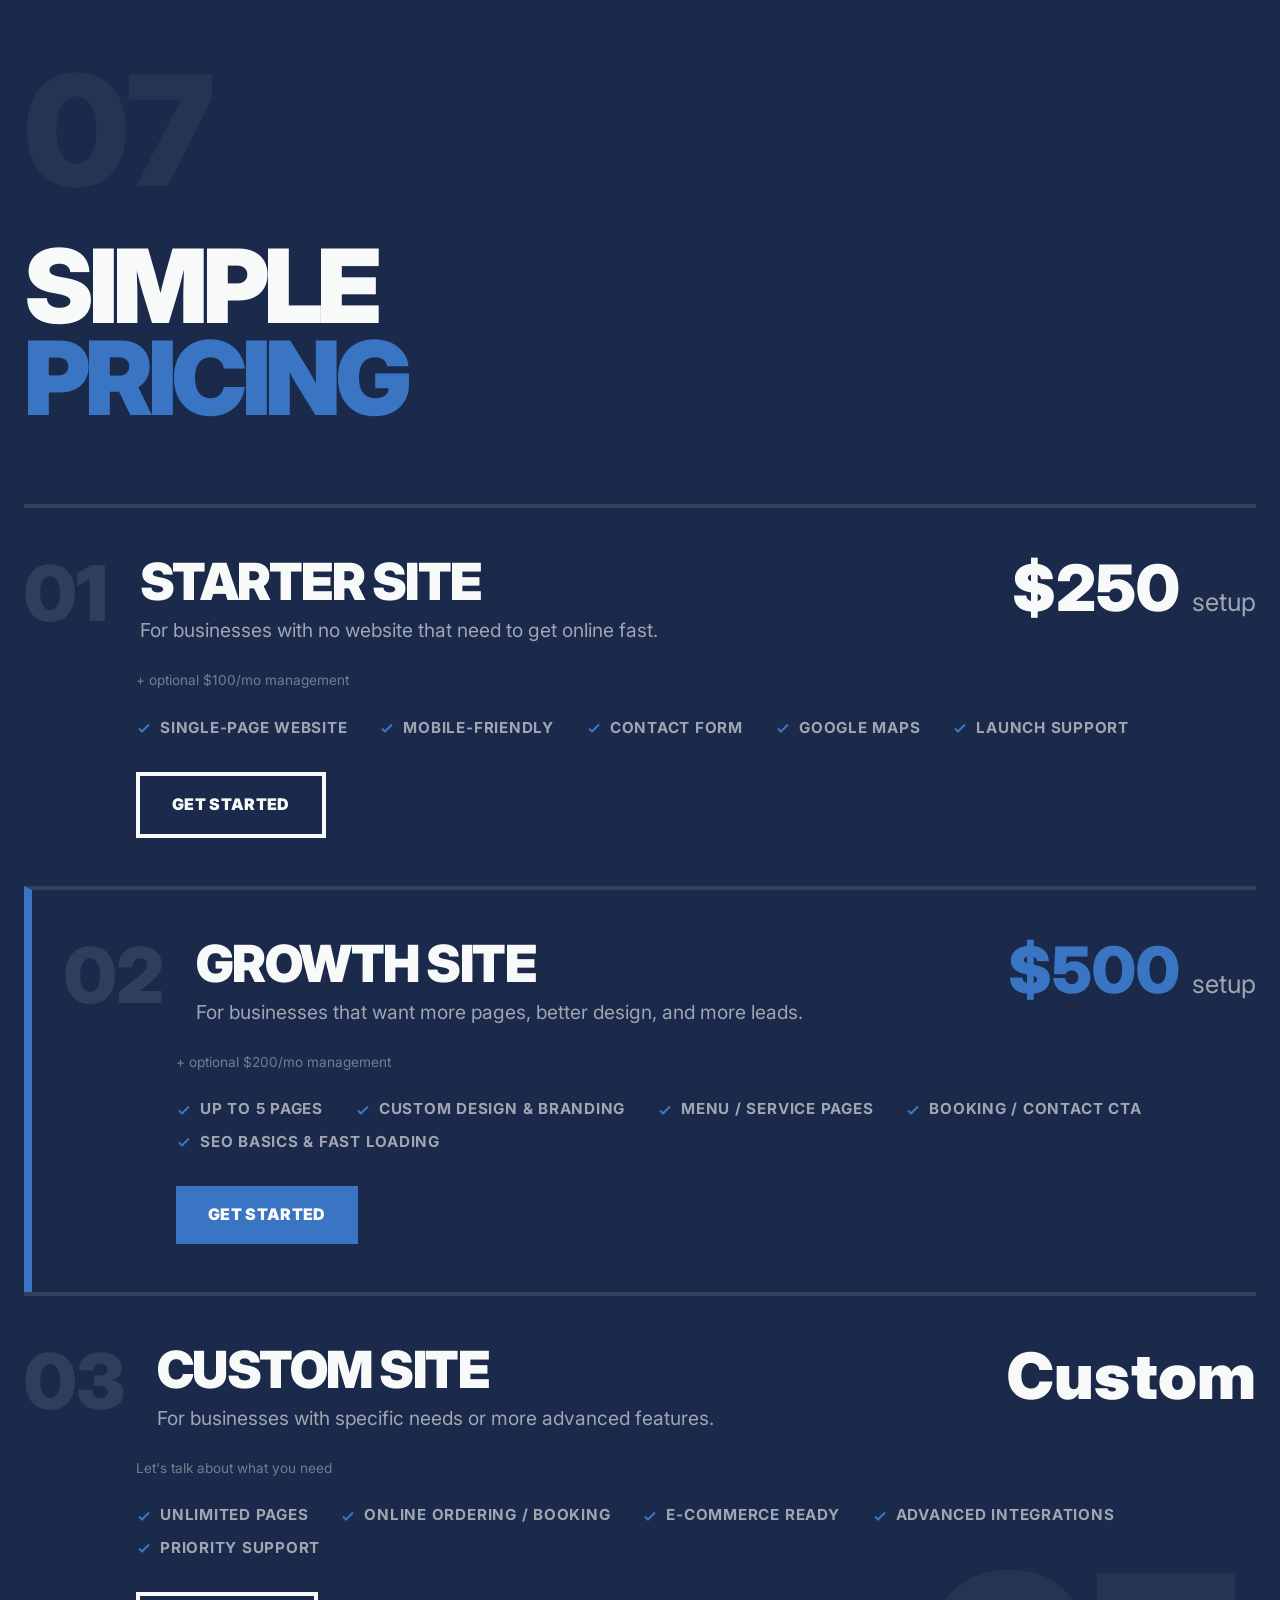
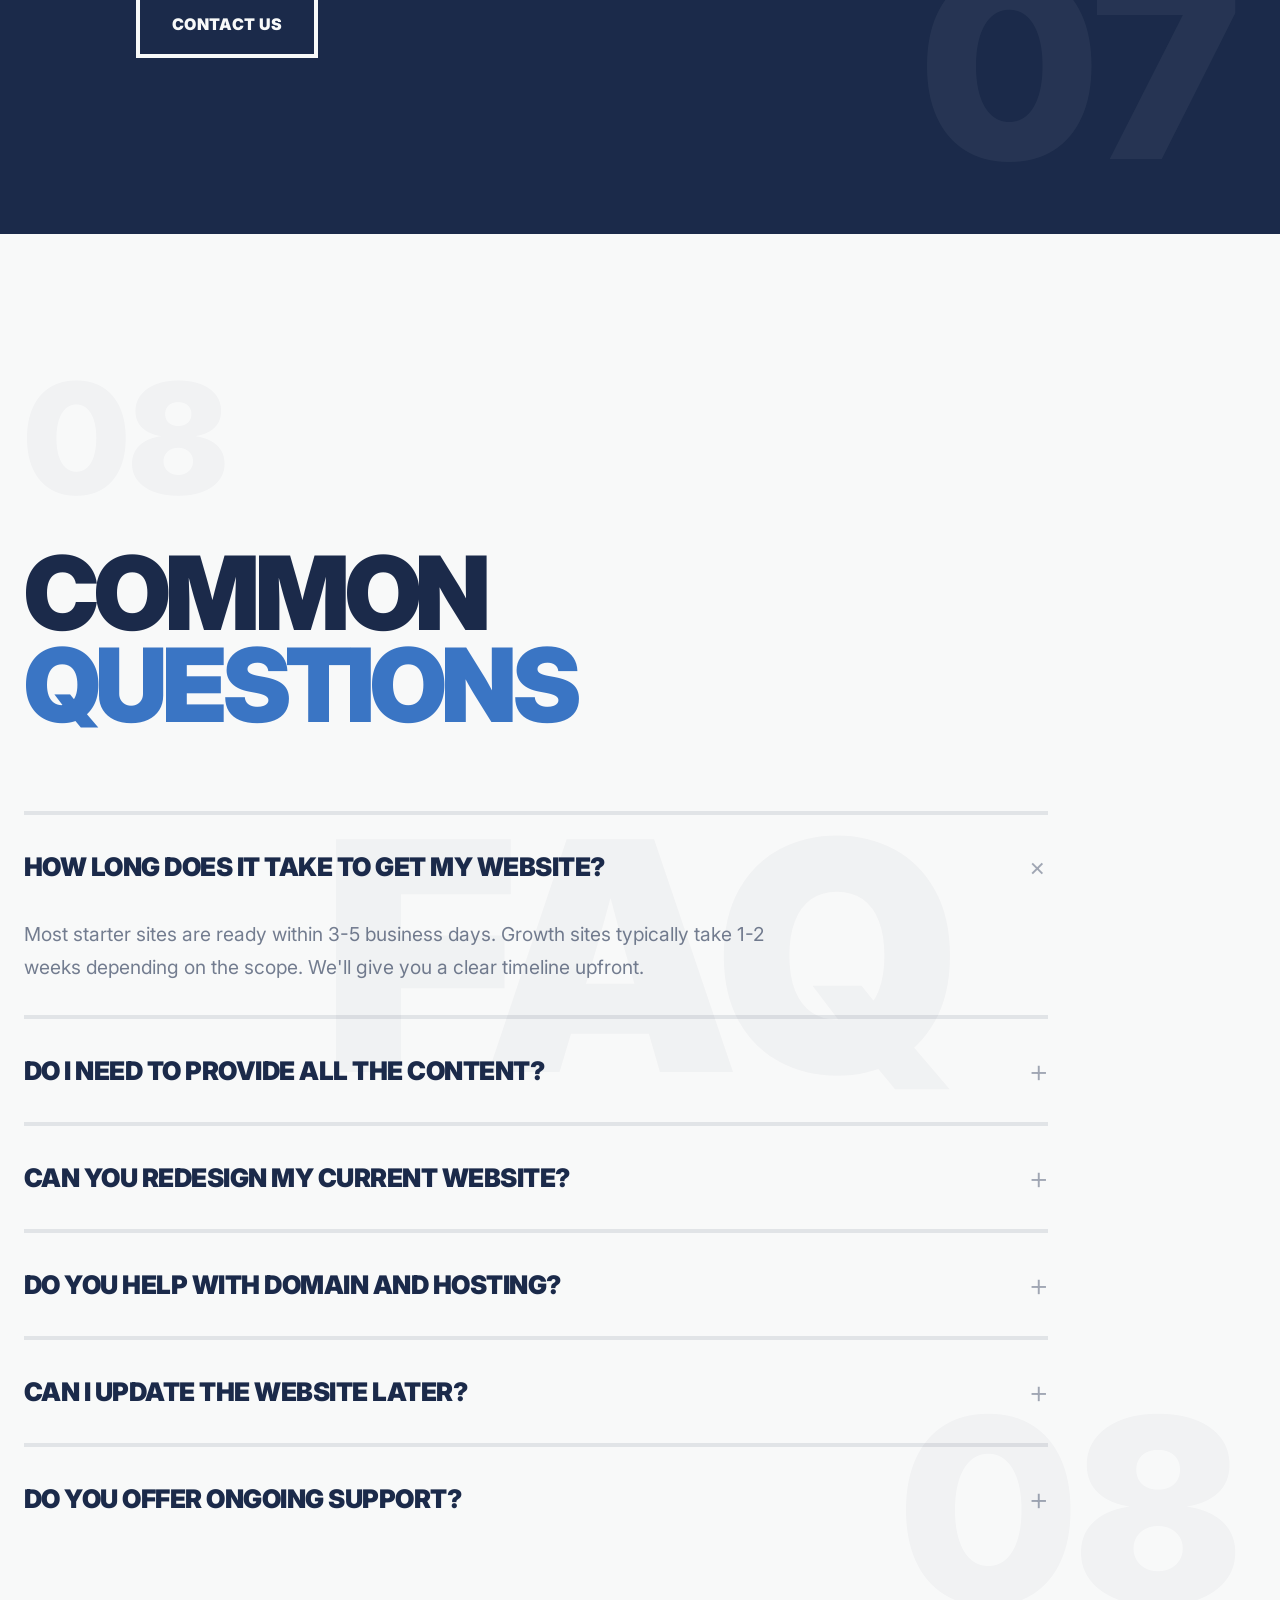
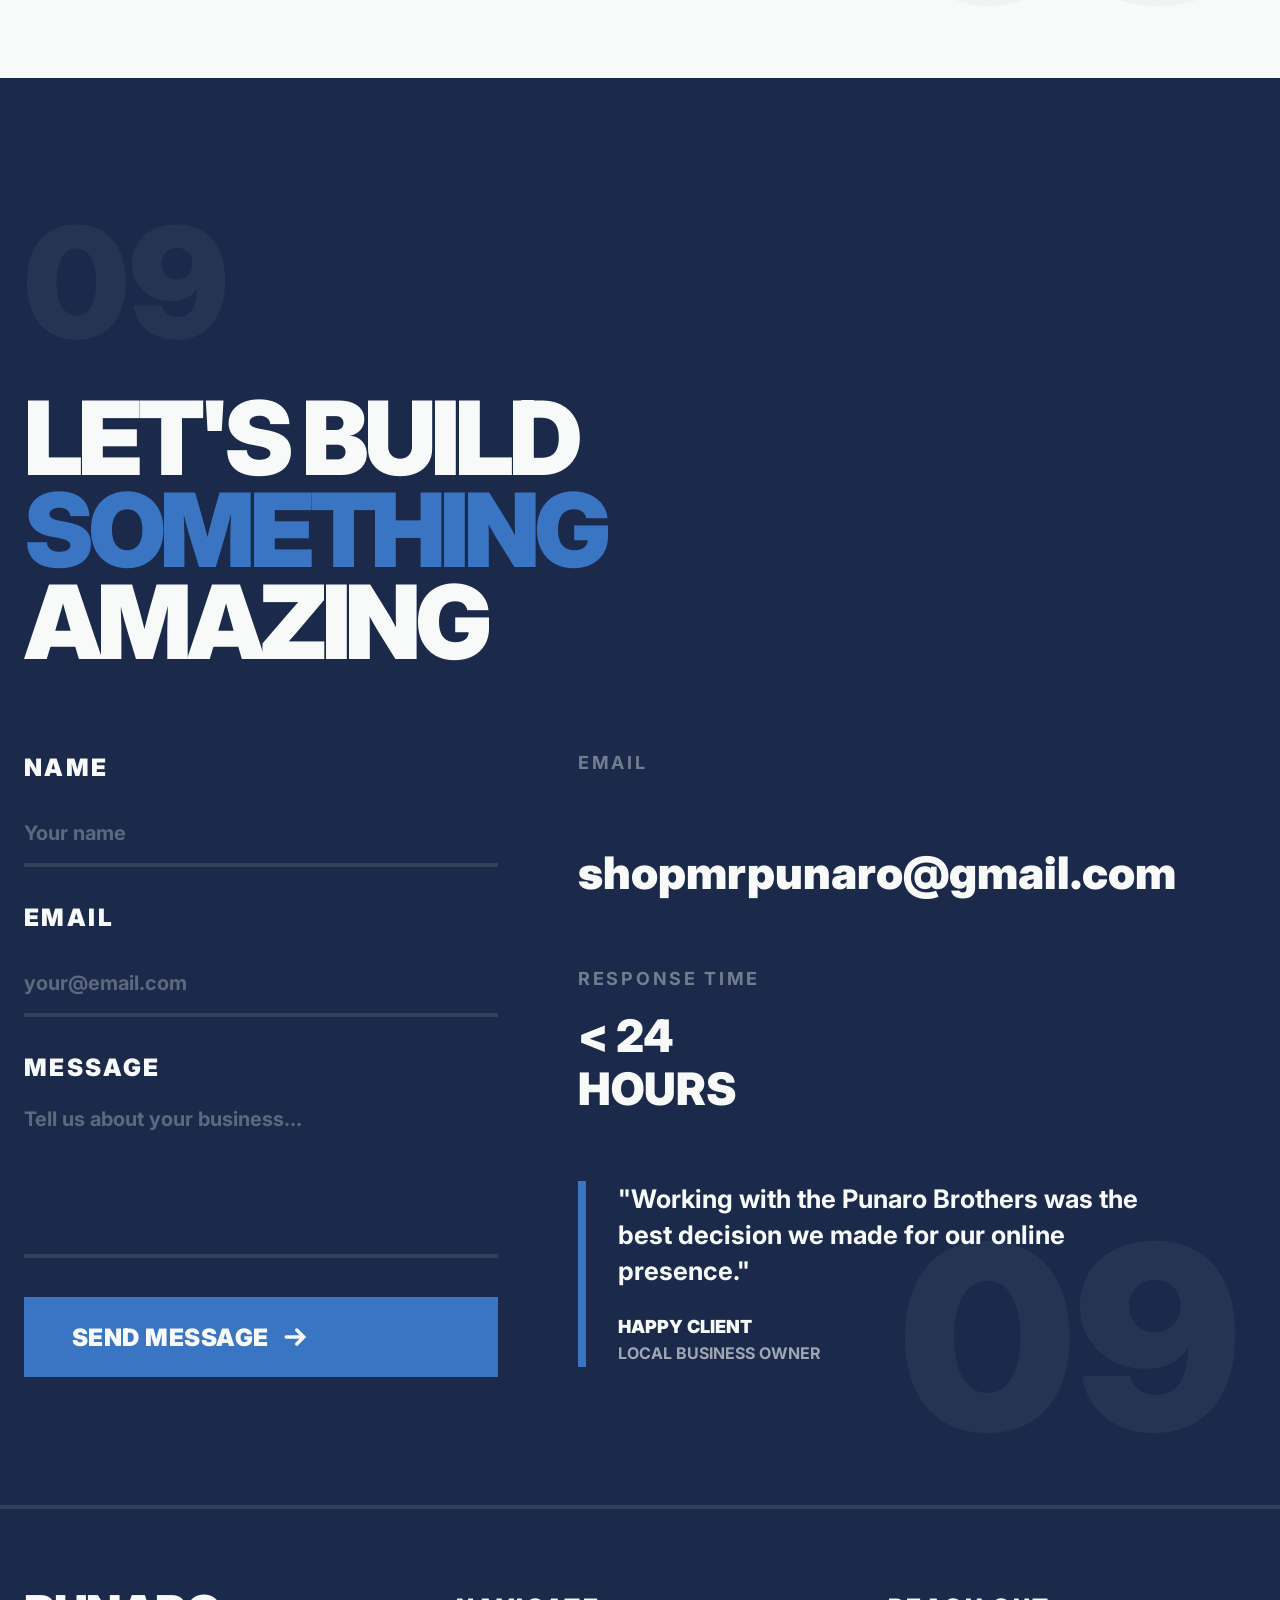
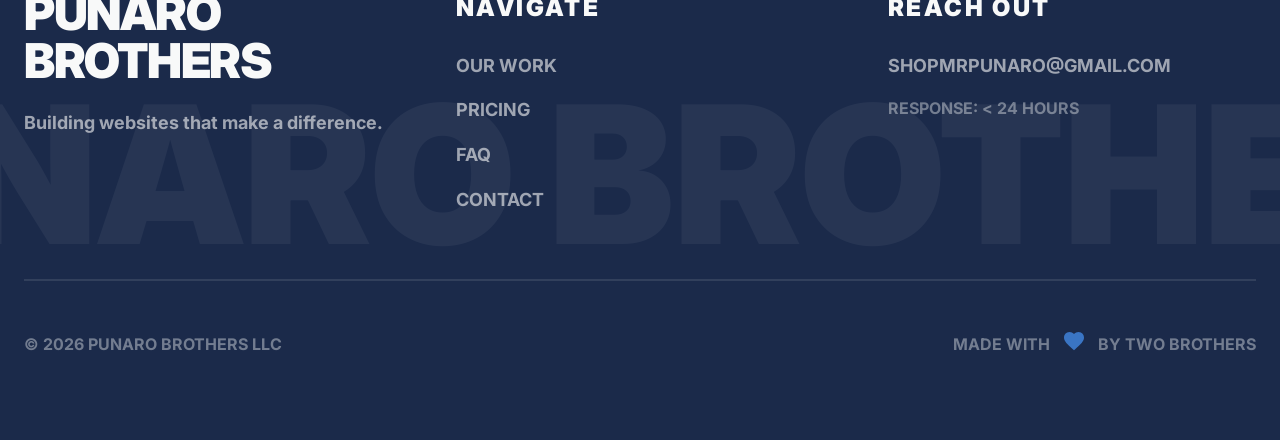
==== commit 6bf65cfc: "removed 01 and changed watermark" ====
--- a/index.html
+++ b/index.html
@@ -46,9 +46,9 @@
 <!-- ==================== SECTION 01: HERO ==================== -->
 <section class="hero">
   <!-- Rotating watermark -->
-  <div class="section__watermark"><span>WEB</span></div>
+  <div class="section__watermark"><span>Punaro</span></div>
   <!-- Background number -->
-  <div class="hero__bg-number">01</div>
+  <div class="hero__bg-number"></div>
 
   <div class="container">
     <!-- Intro text -->
@@ -548,7 +548,7 @@
         <div>
           <div class="contact__info-label">Email</div>
           <div class="contact__info-value">
-            <a href="mailto:shopmrpunaro@gmail.com">CONTACT@<br>shopmrpunaro@gmail.com</a>
+            <a href="mailto:shopmrpunaro@gmail.com"><br>shopmrpunaro@gmail.com</a>
           </div>
         </div>
         <div>
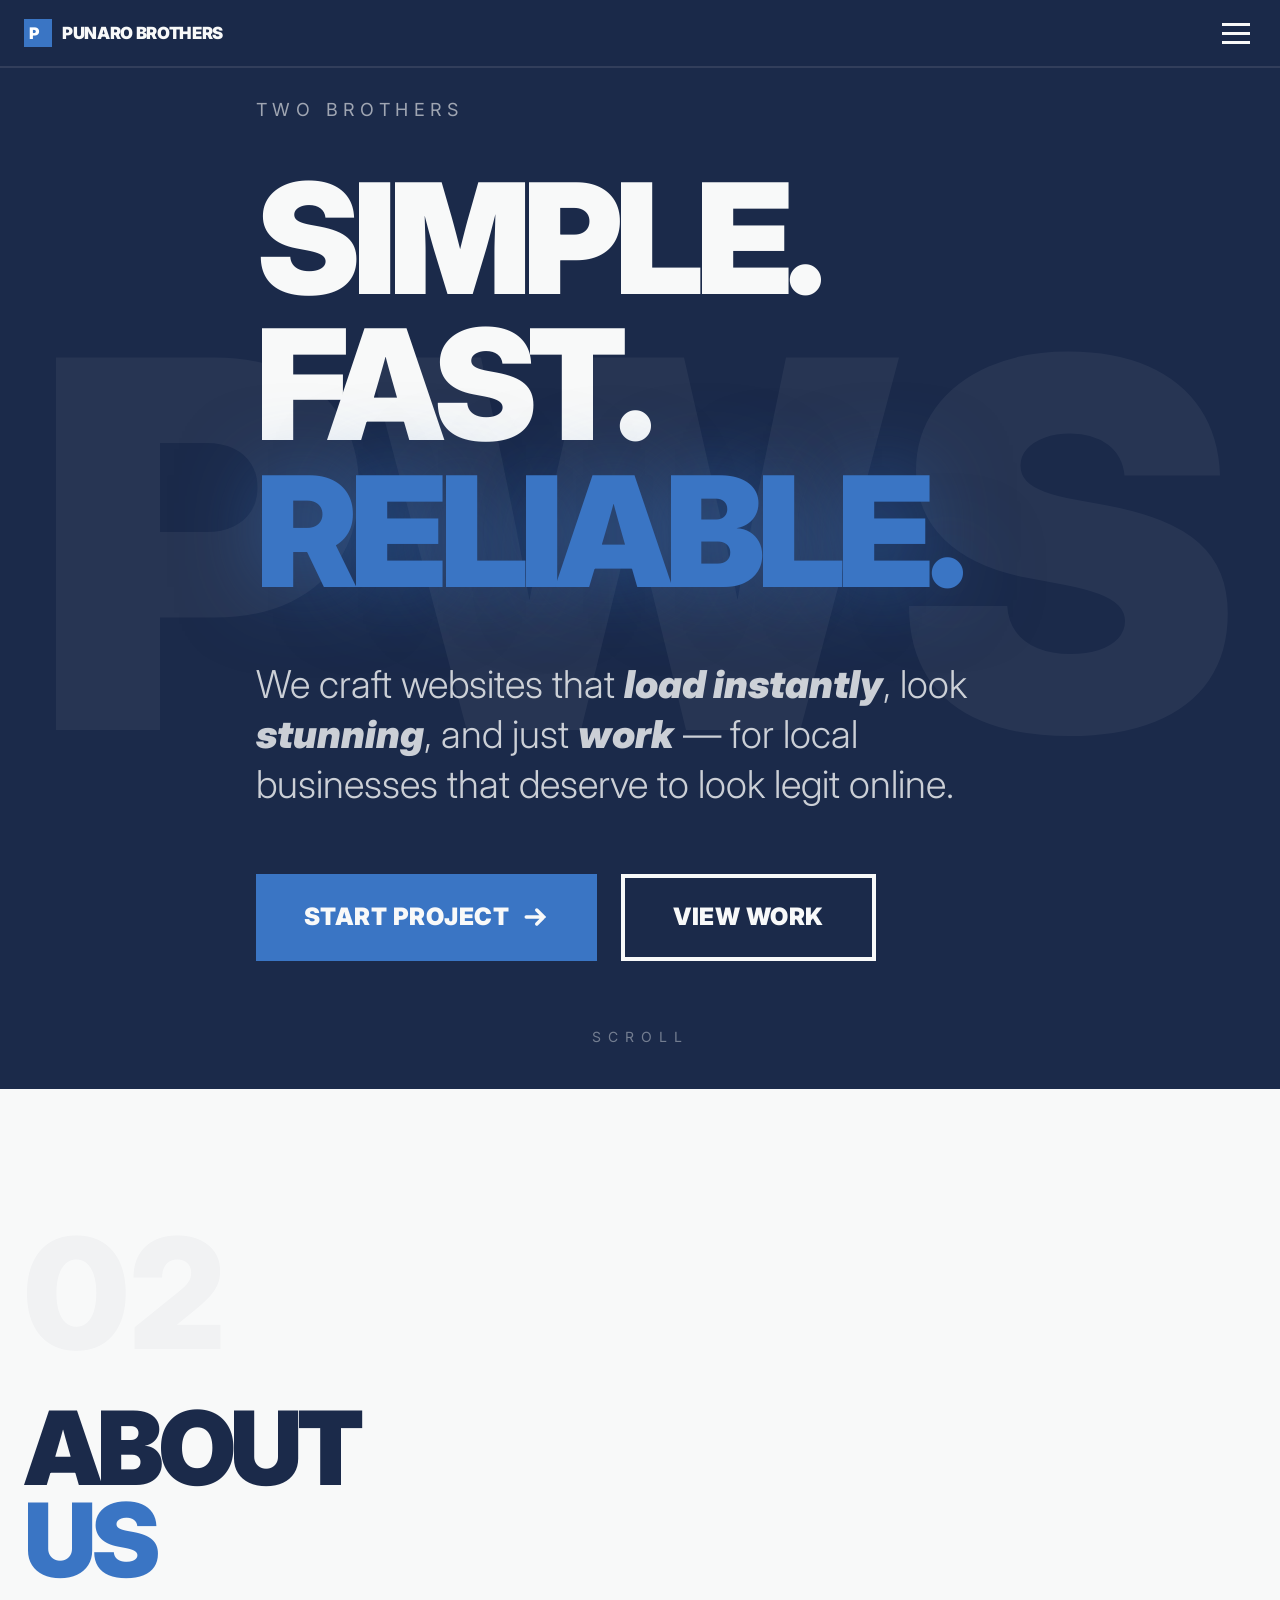
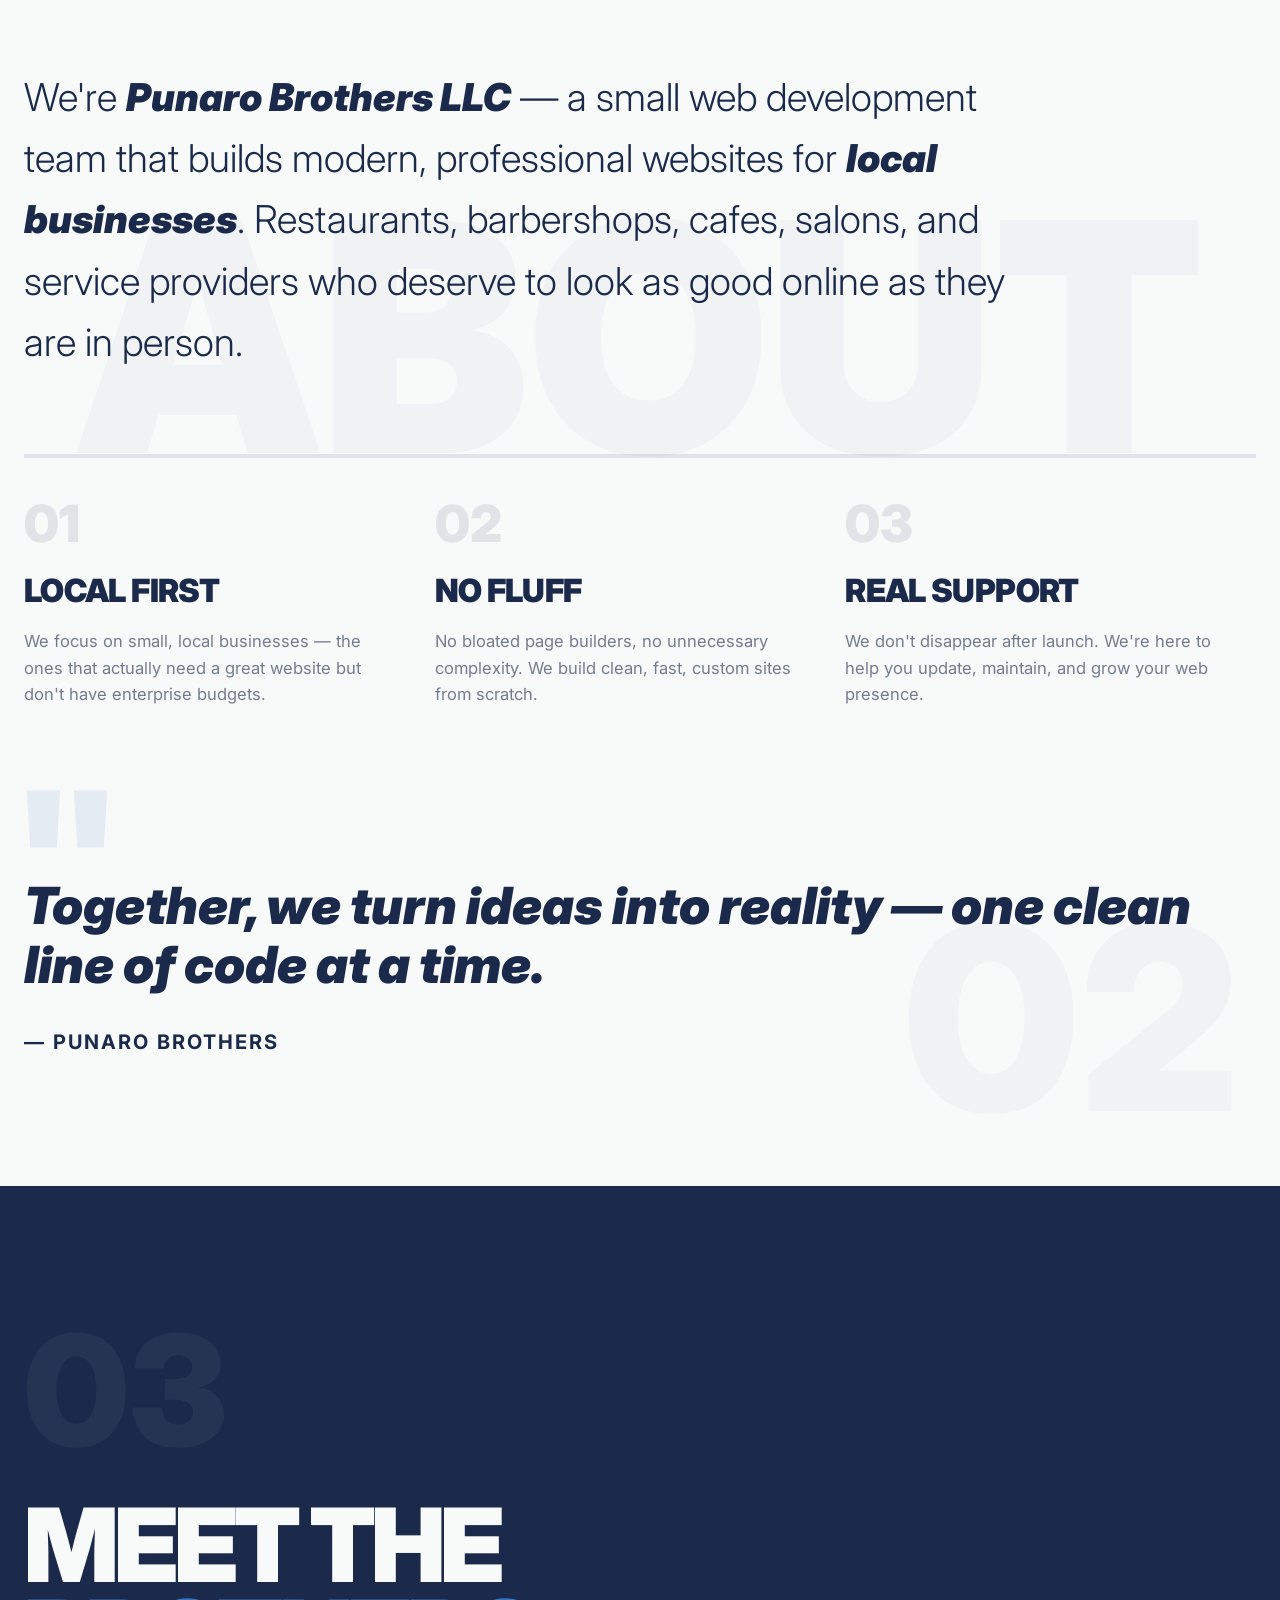
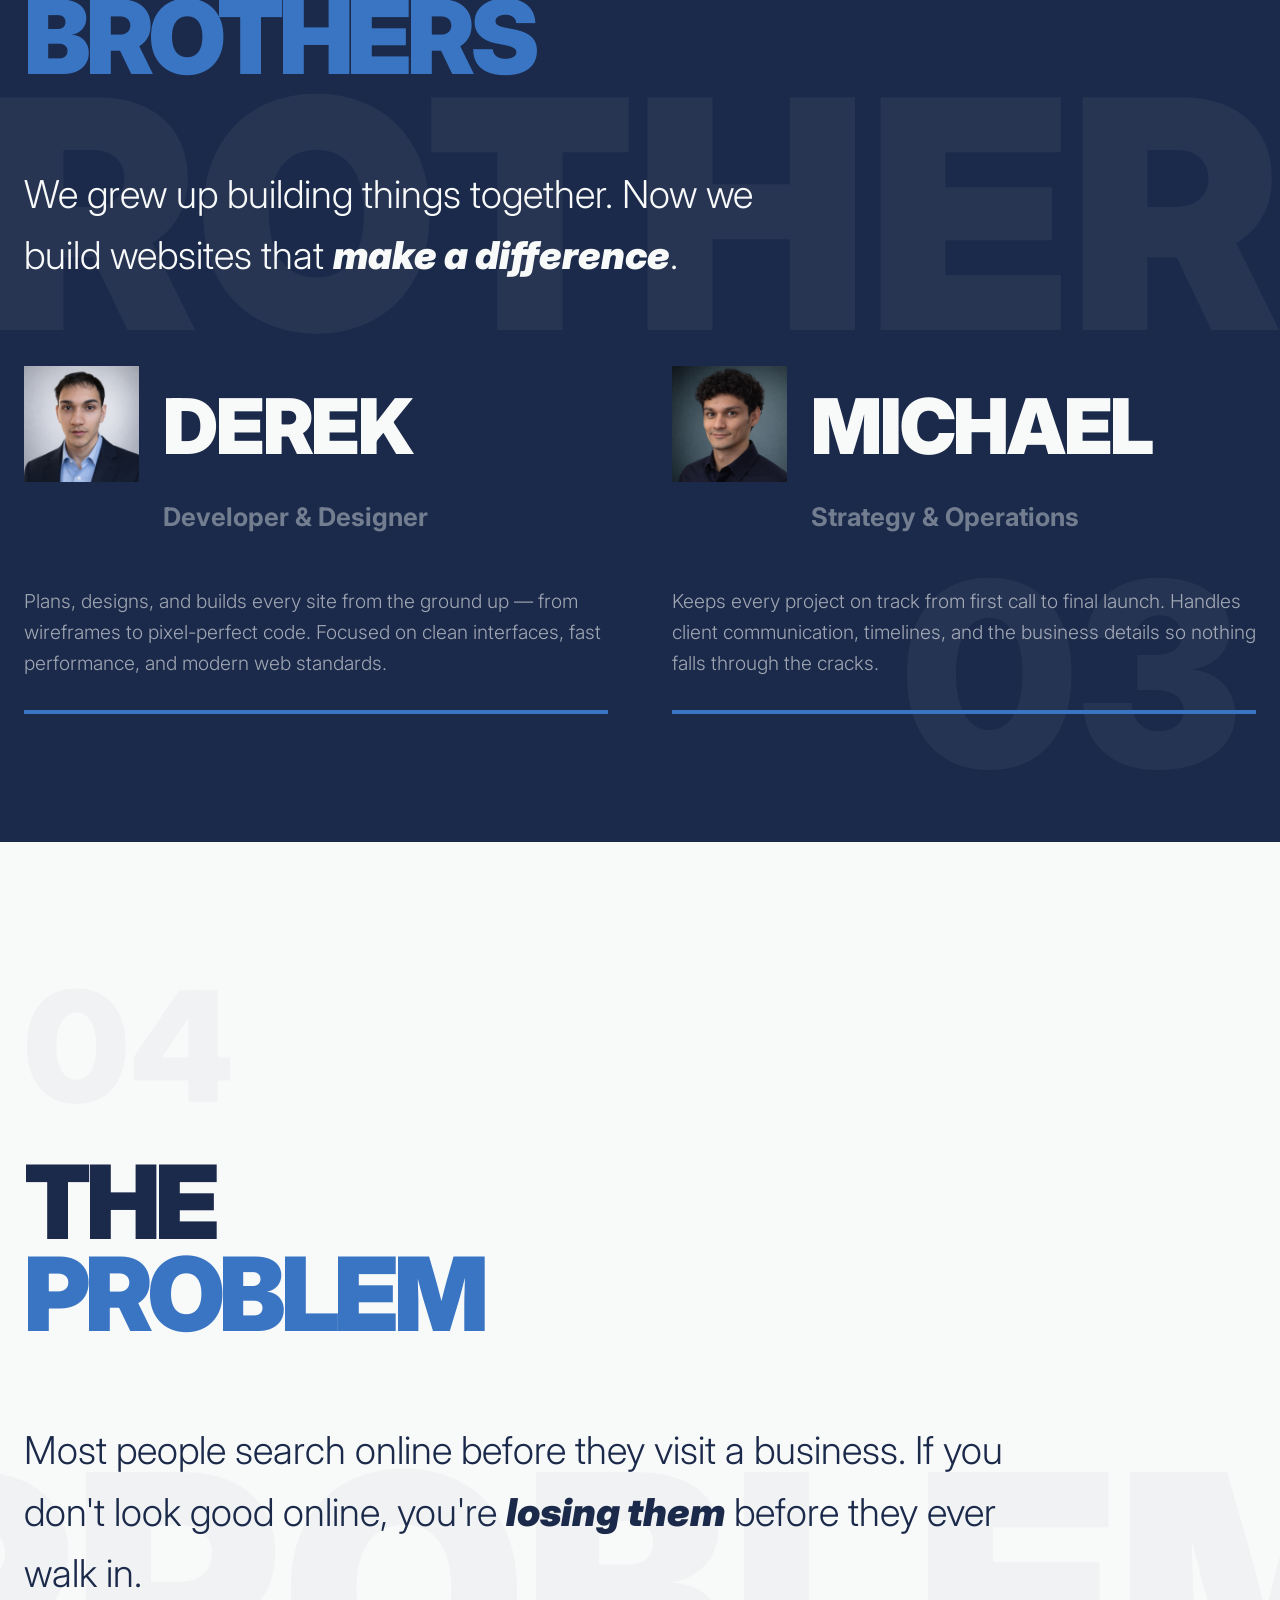
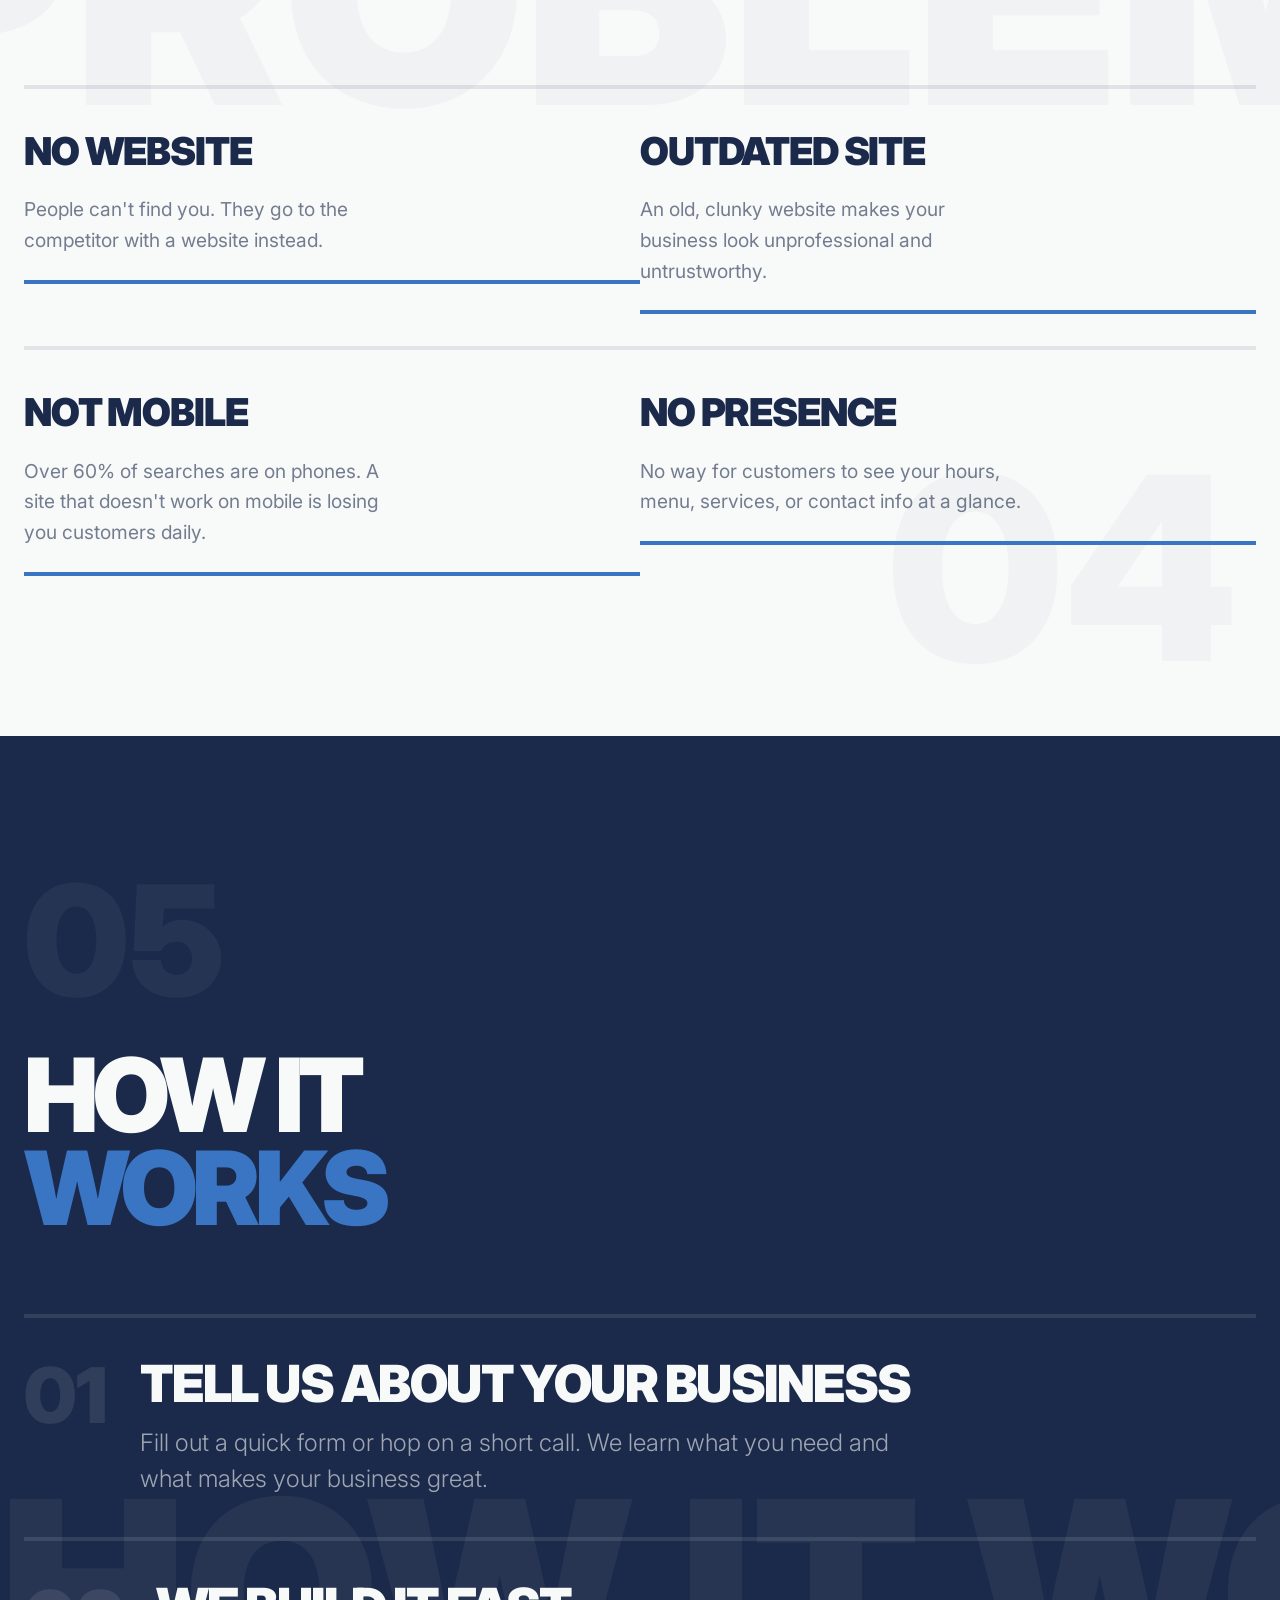
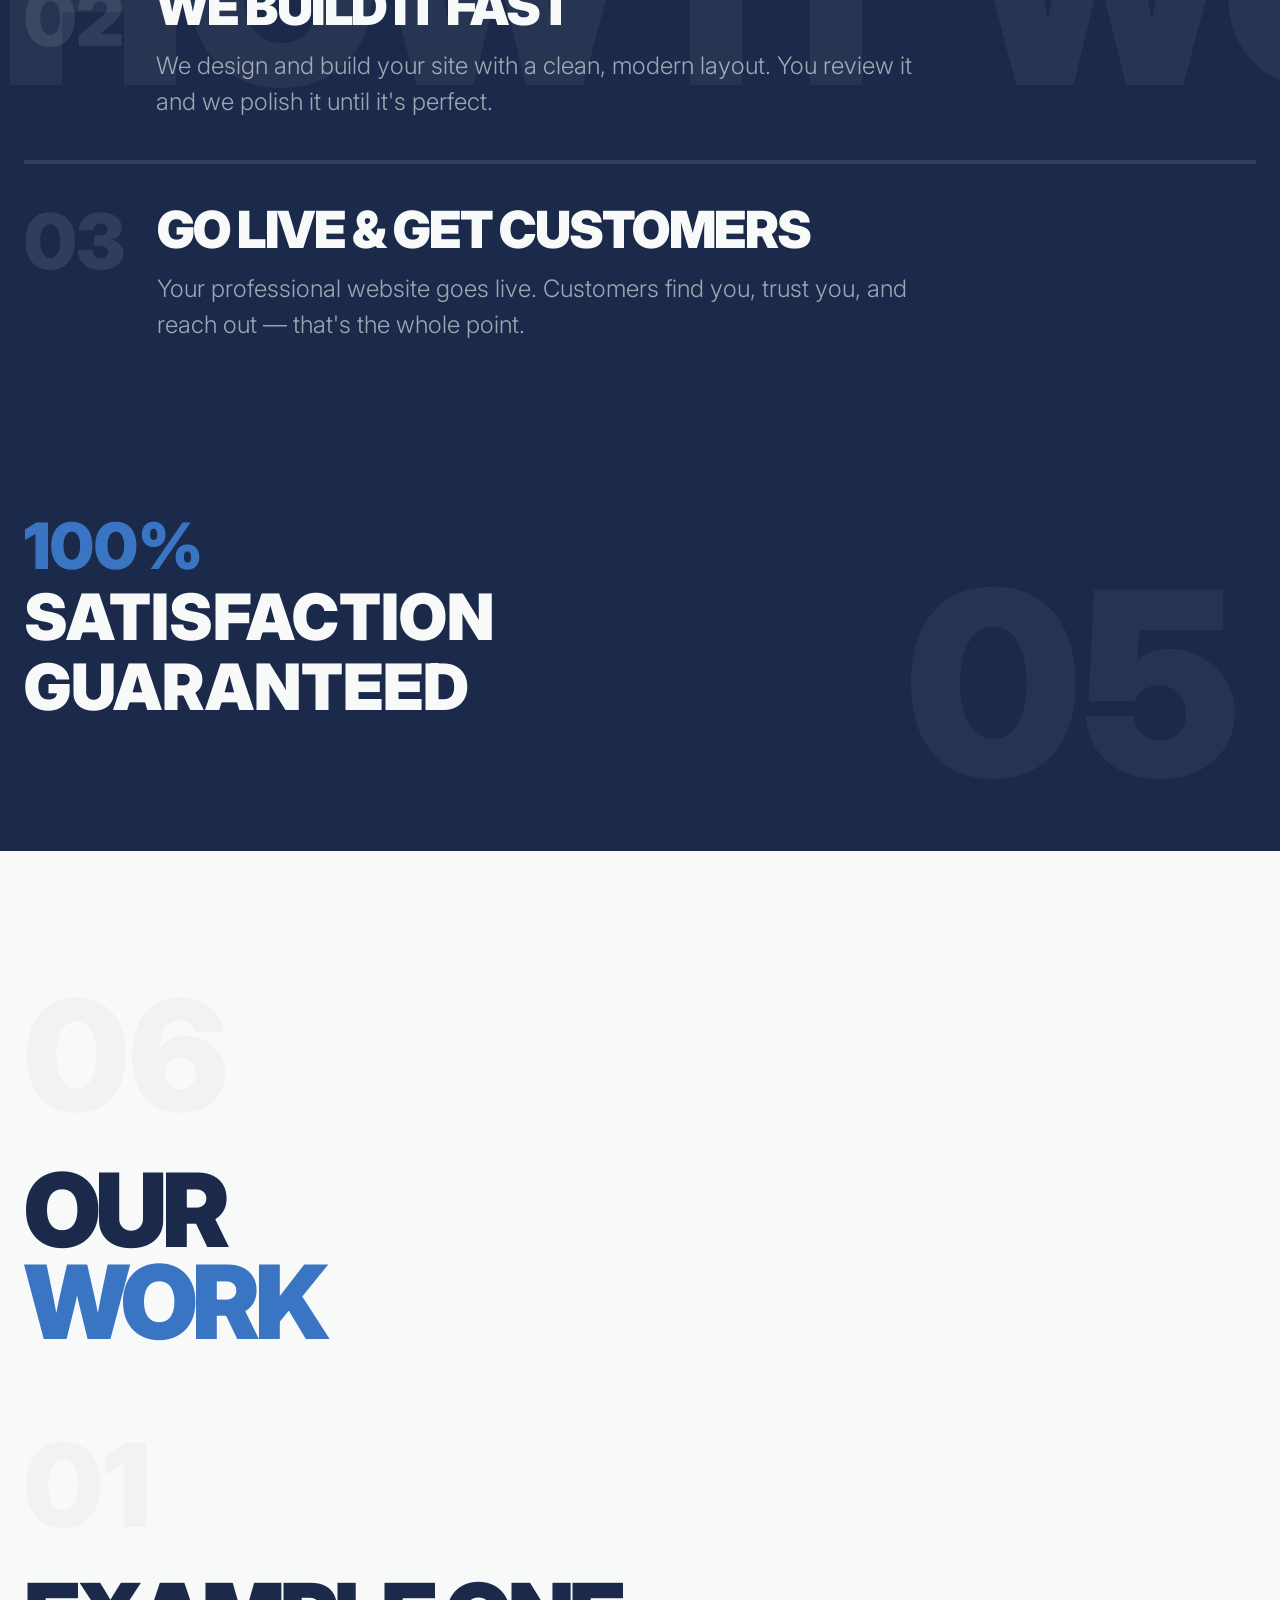
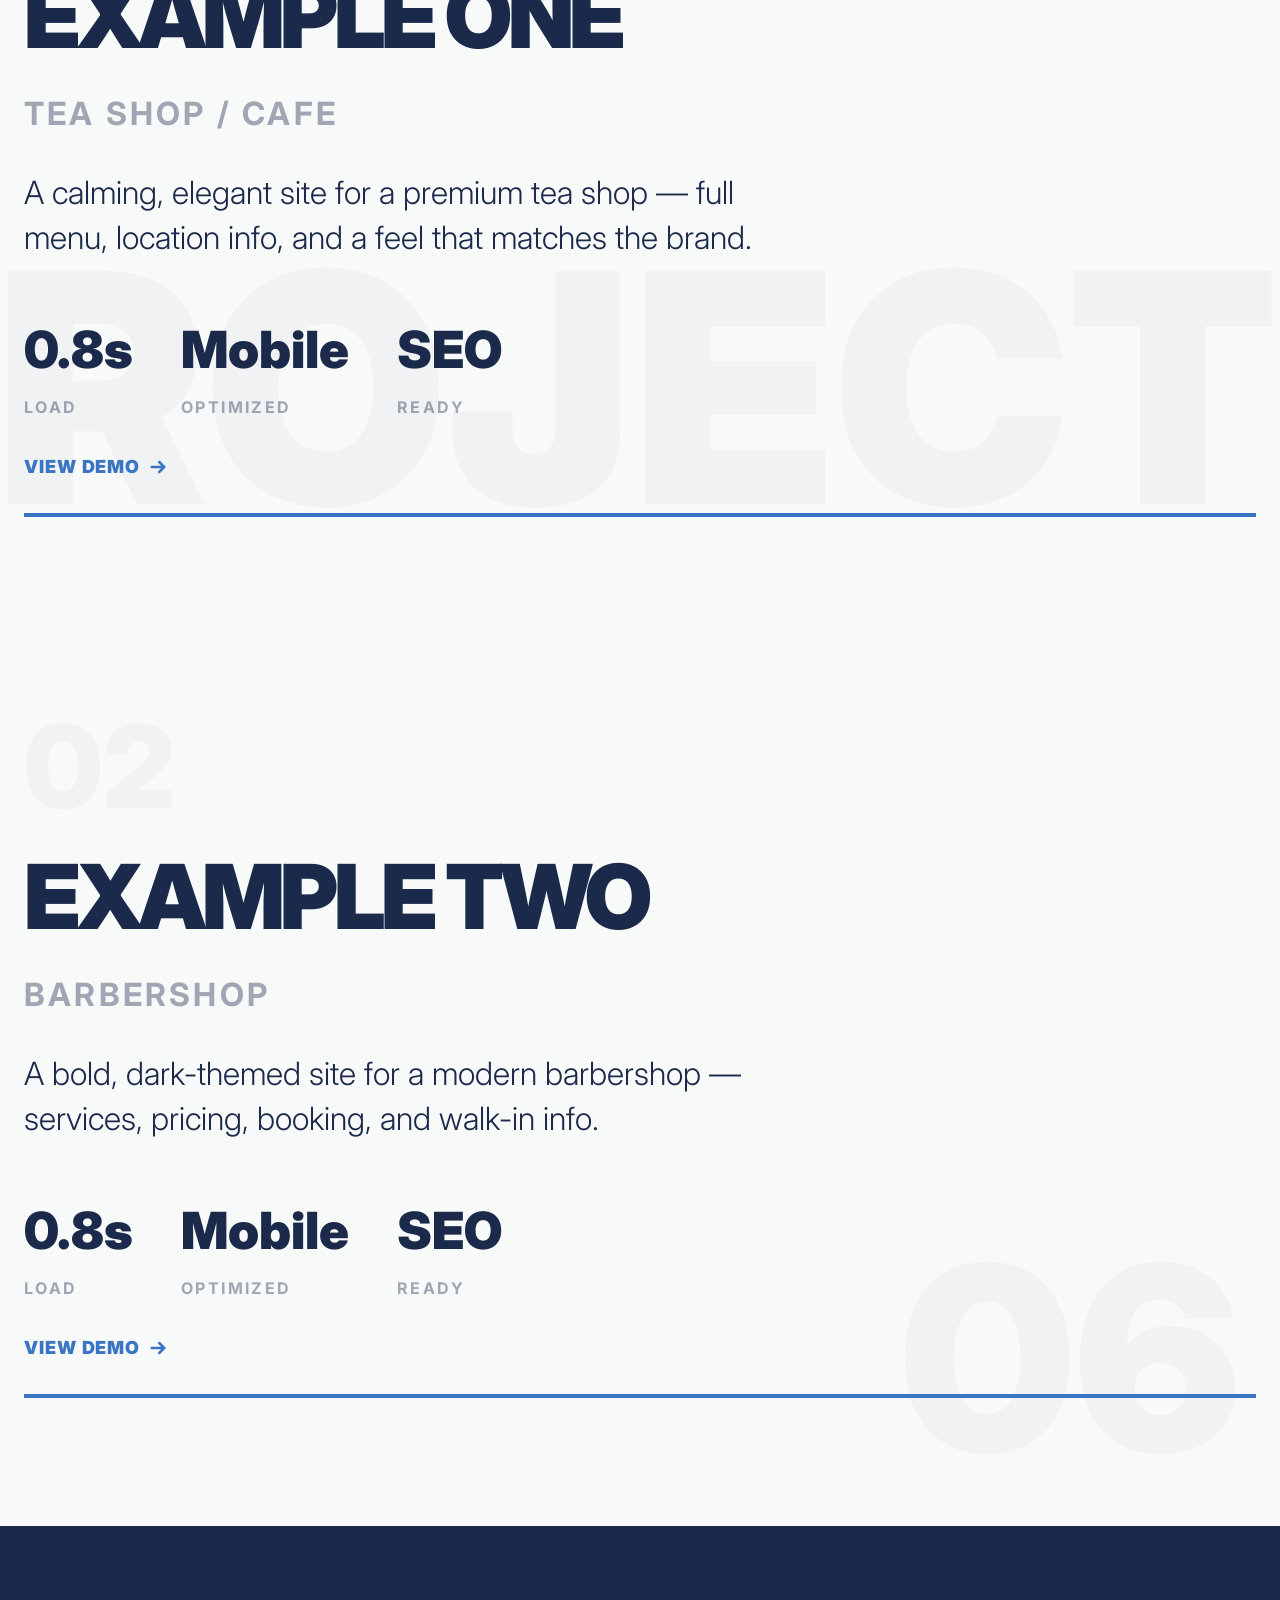
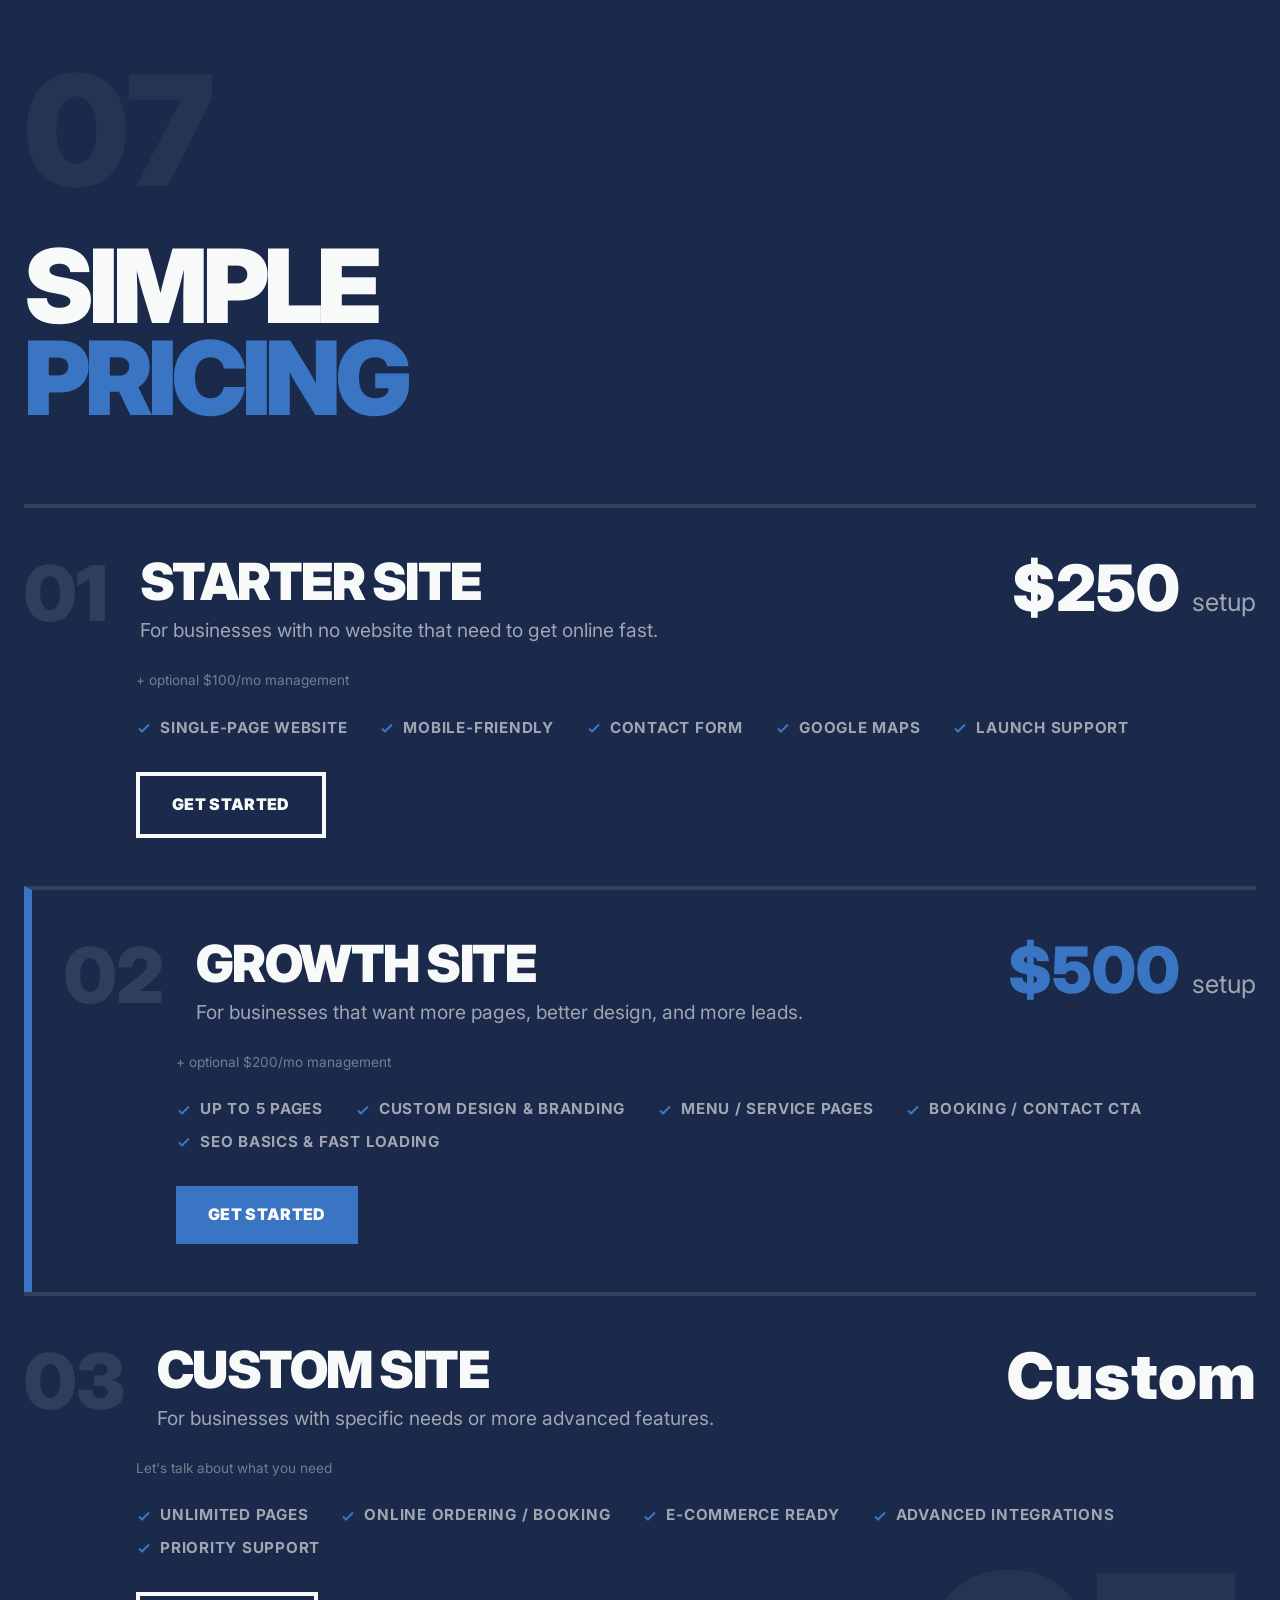
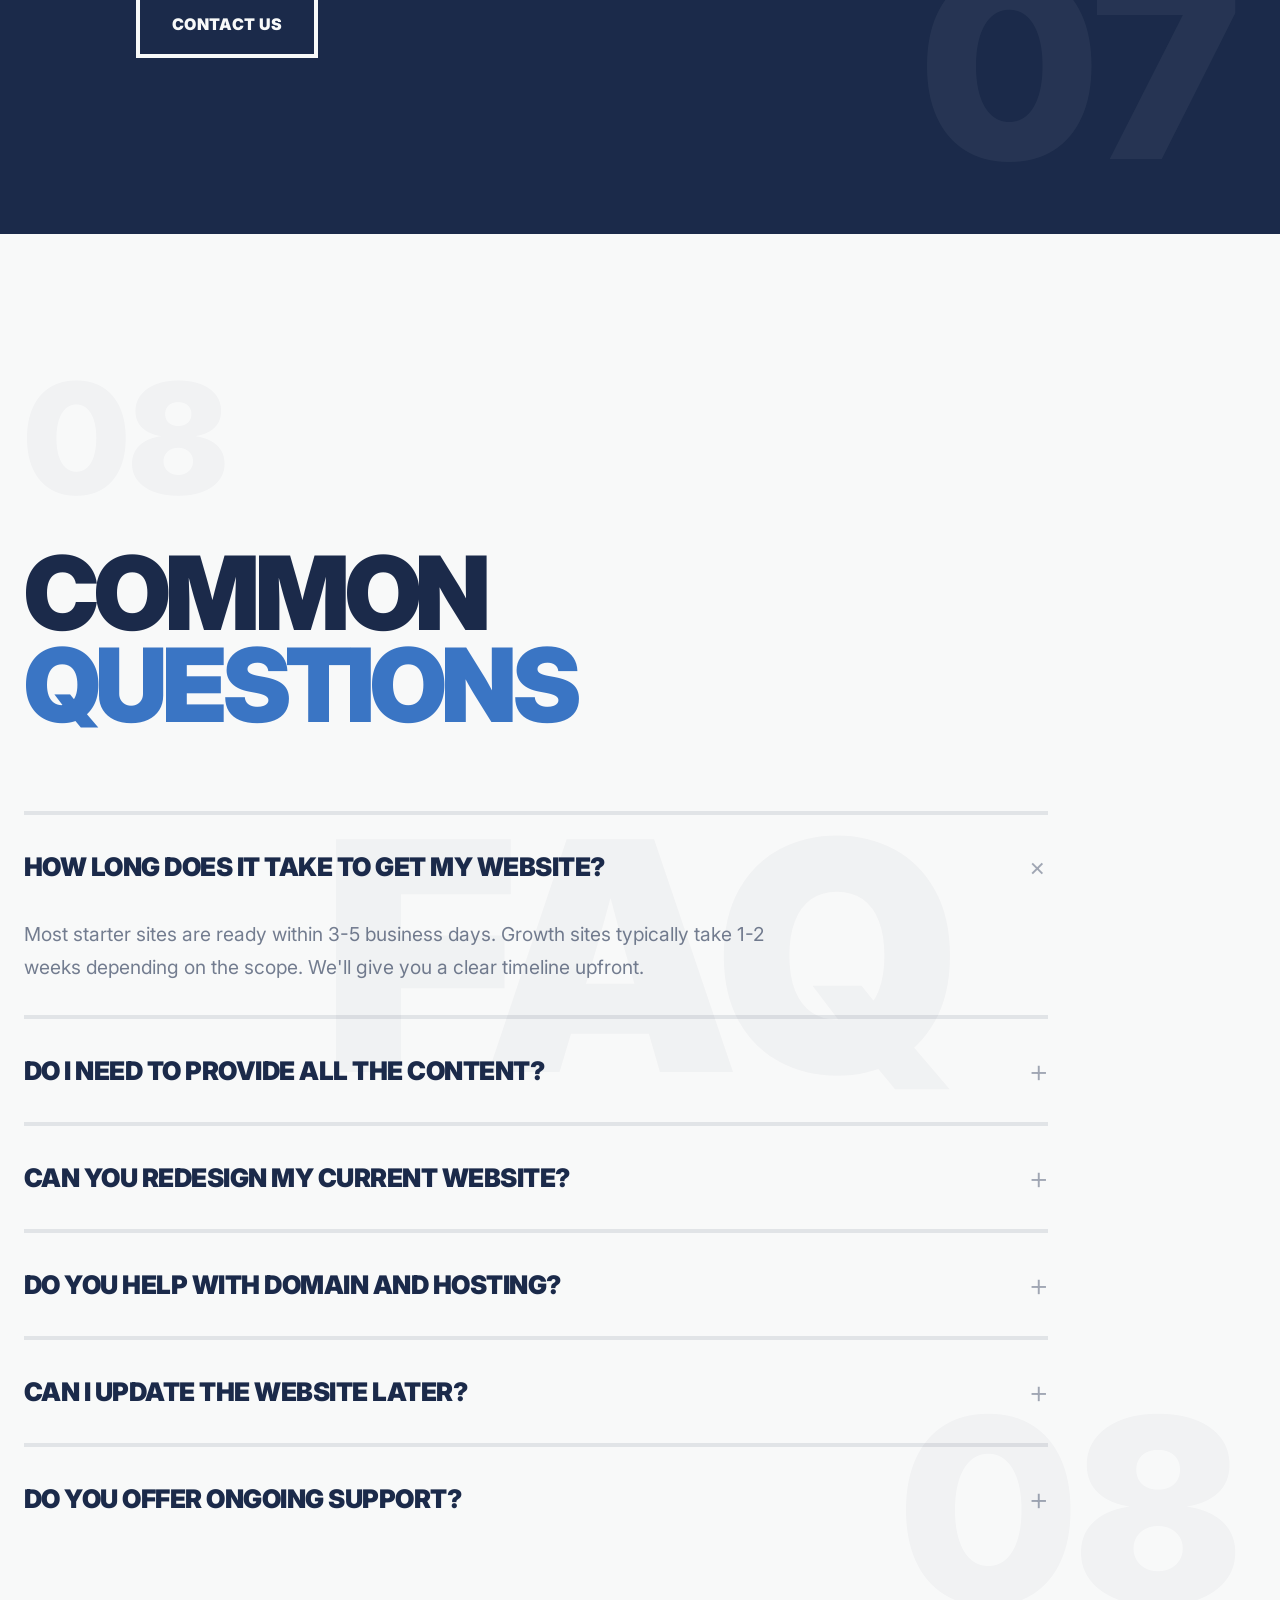
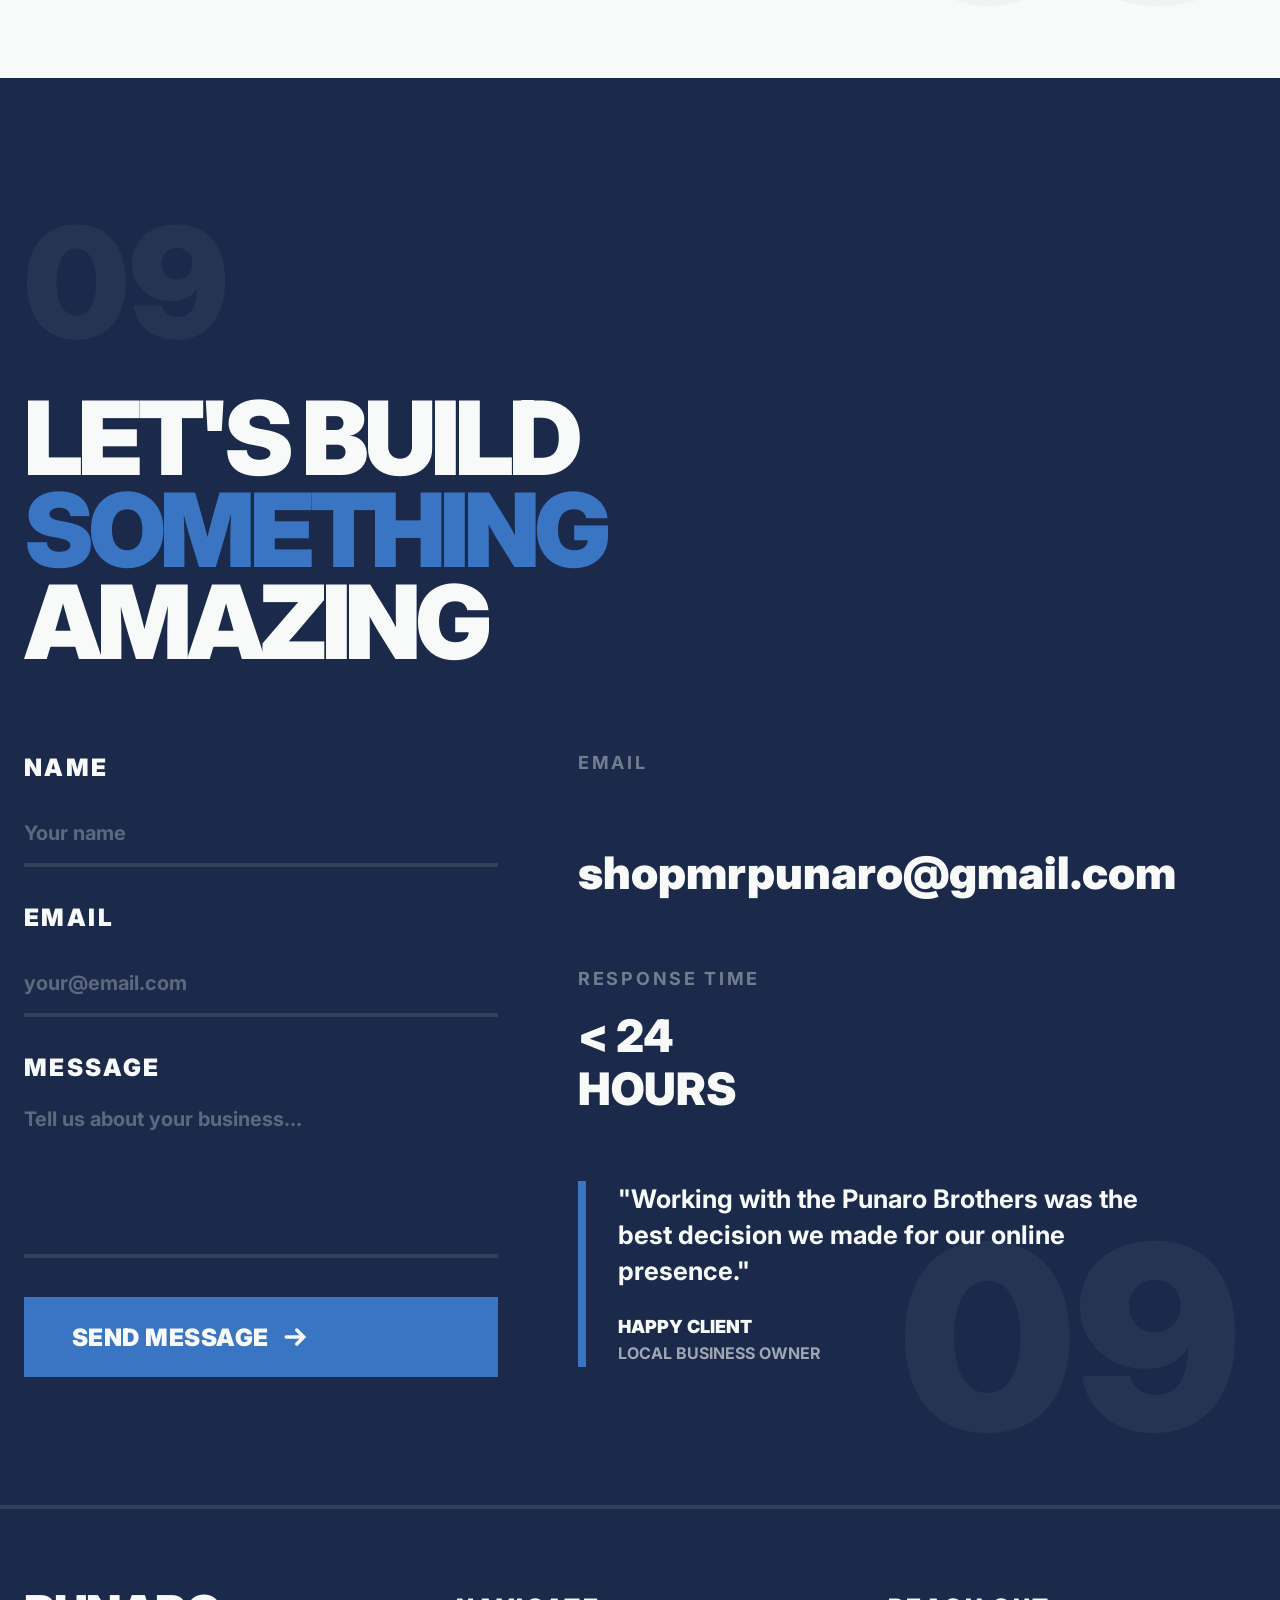
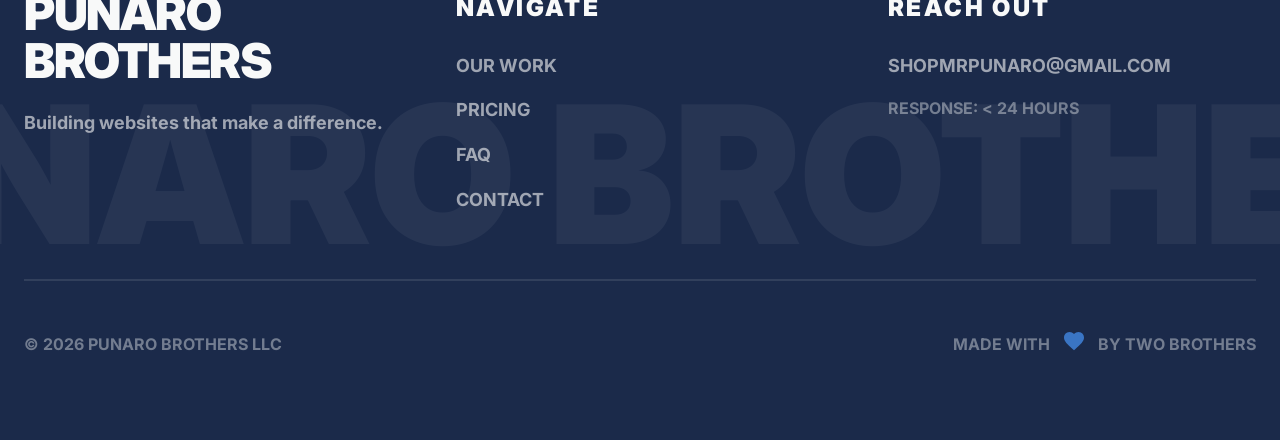
==== commit a25ccac0: "added watermark" ====
--- a/index.html
+++ b/index.html
@@ -46,7 +46,7 @@
 <!-- ==================== SECTION 01: HERO ==================== -->
 <section class="hero">
   <!-- Rotating watermark -->
-  <div class="section__watermark"><span>Punaro</span></div>
+  <div class="section__watermark"><span>PWS</span></div>
   <!-- Background number -->
   <div class="hero__bg-number"></div>
 
